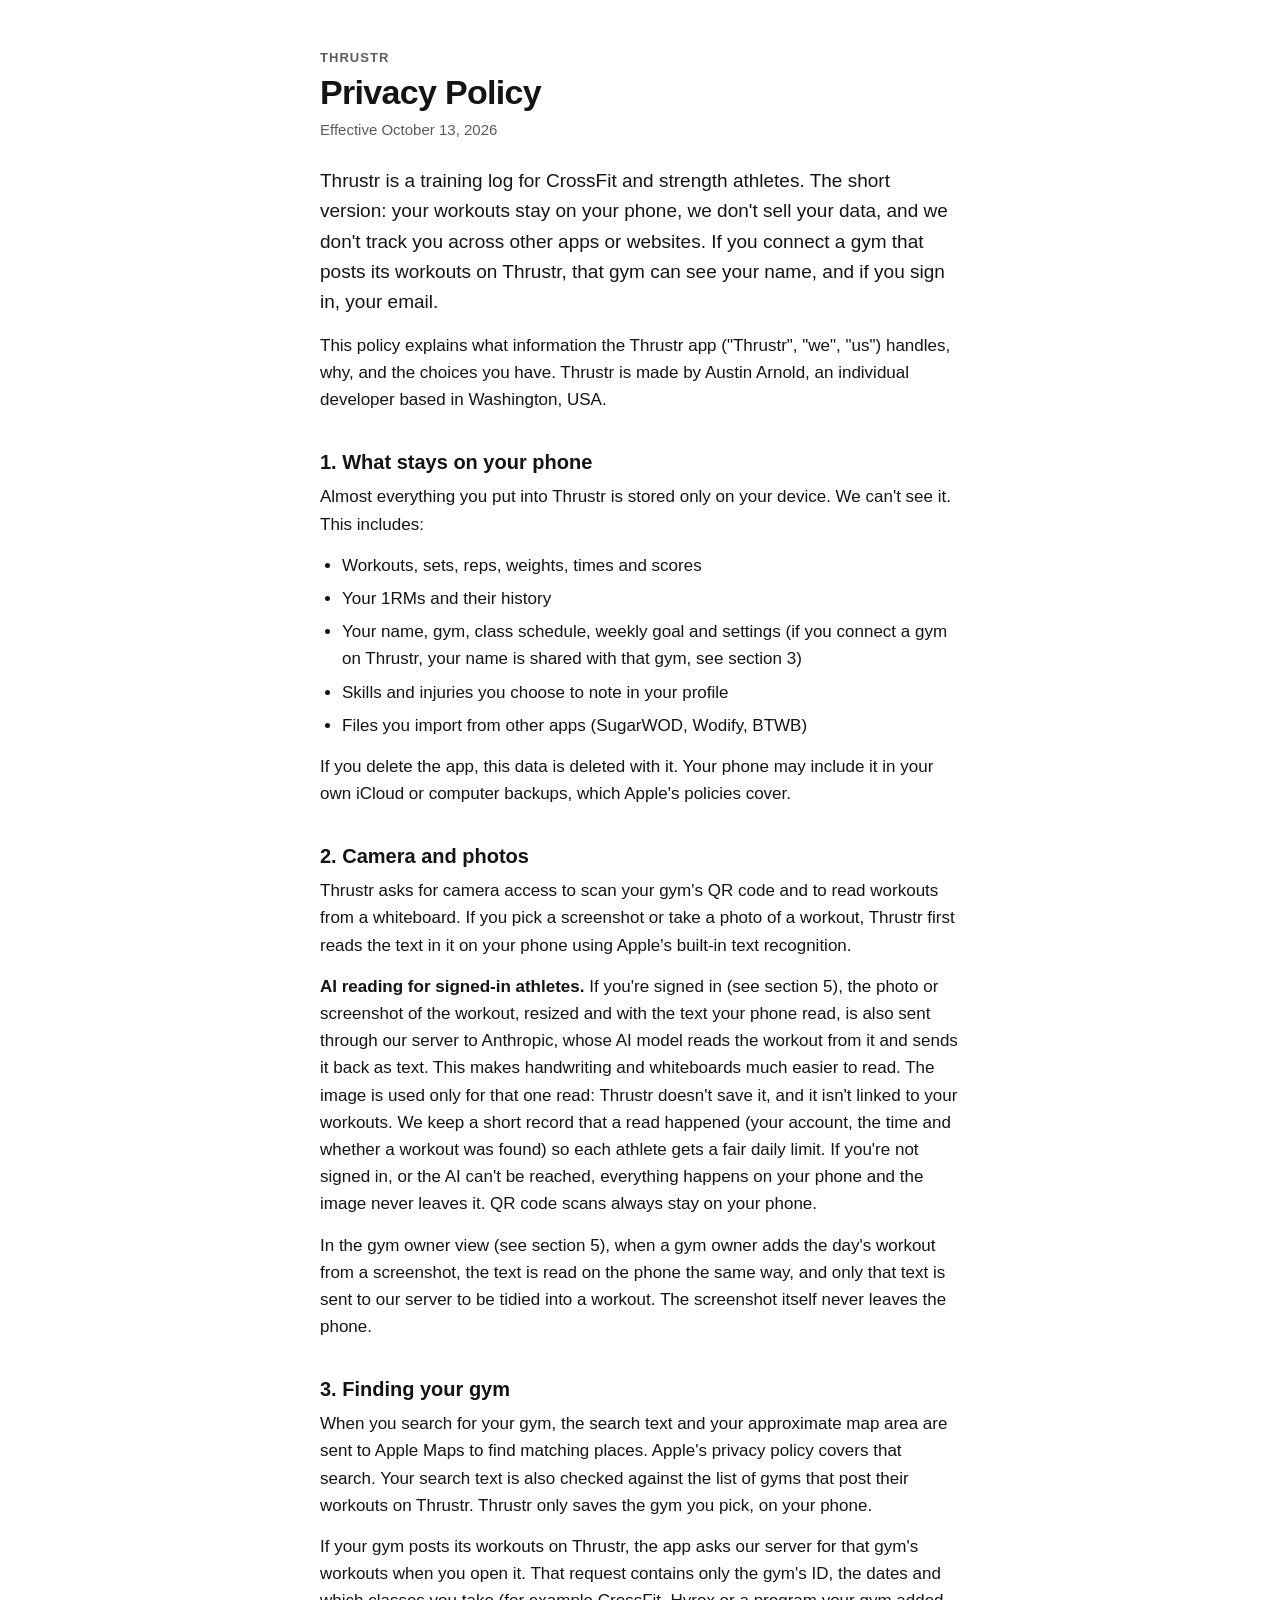
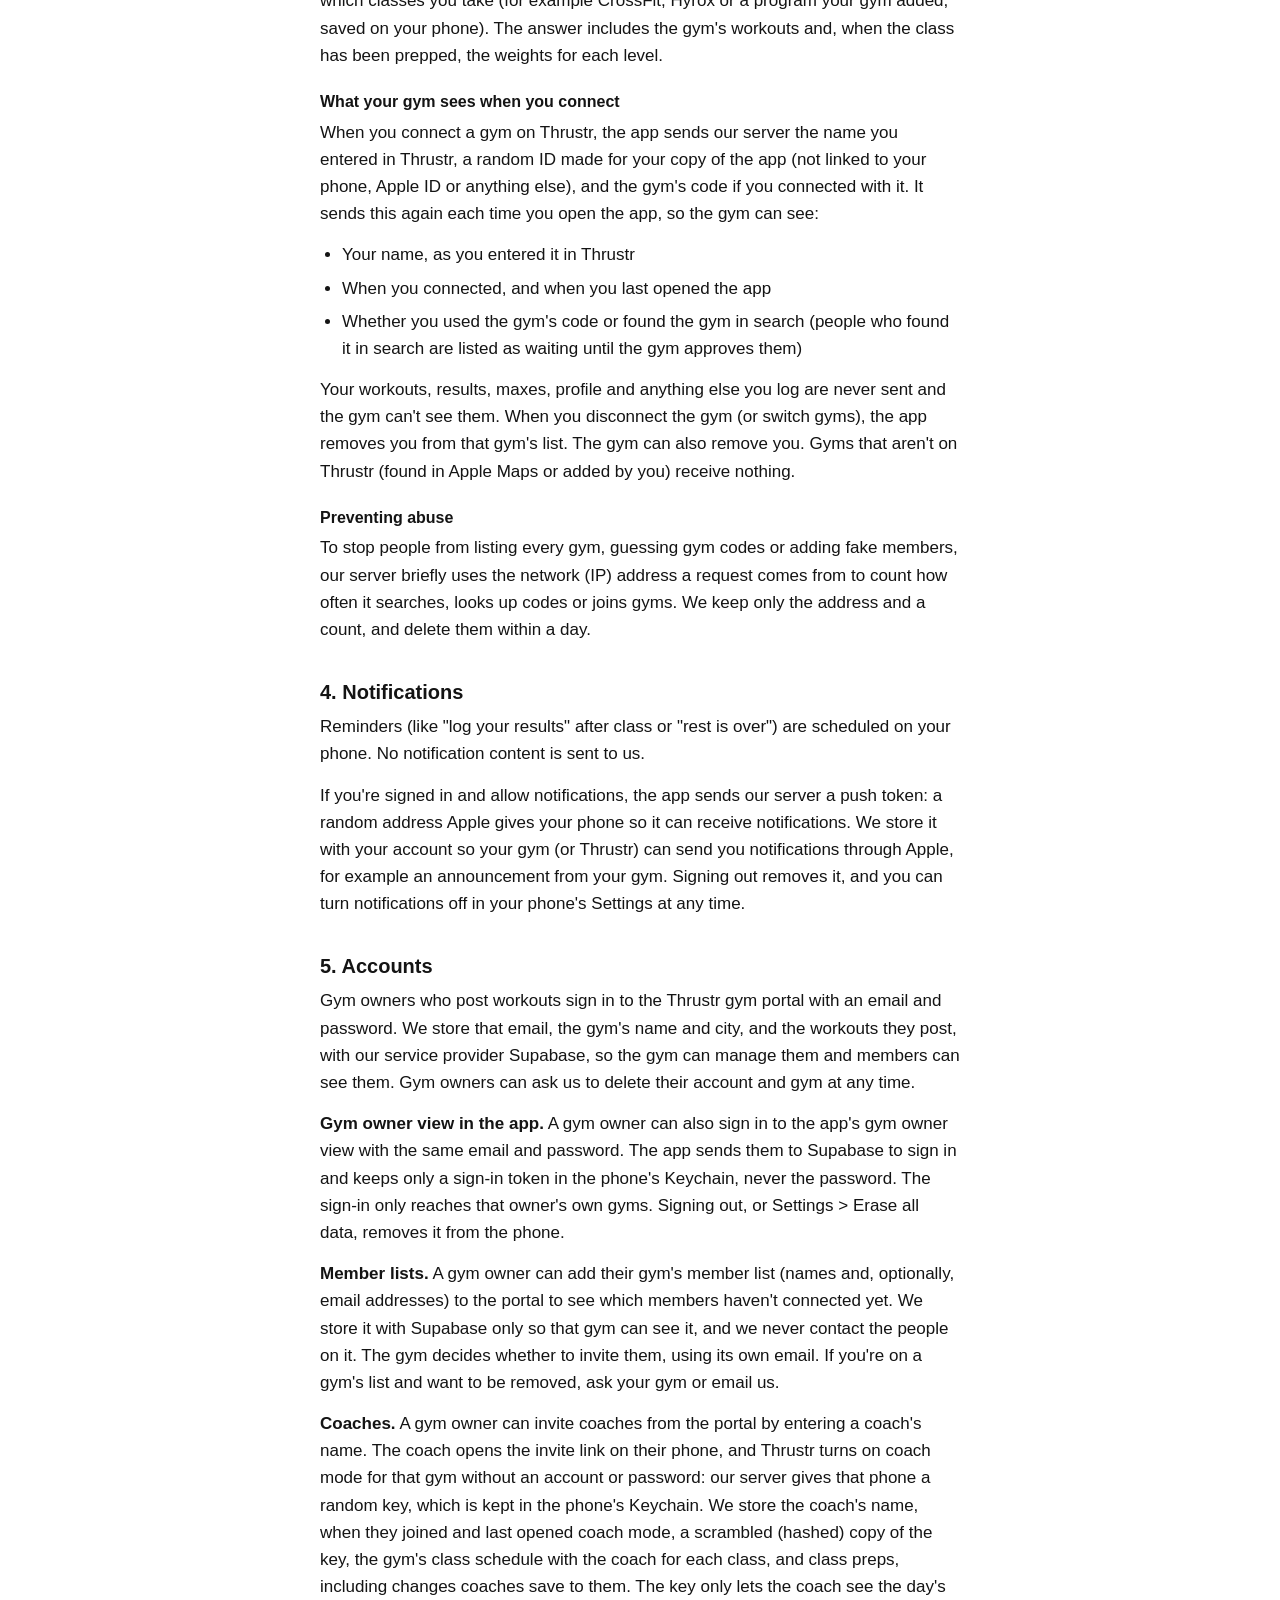
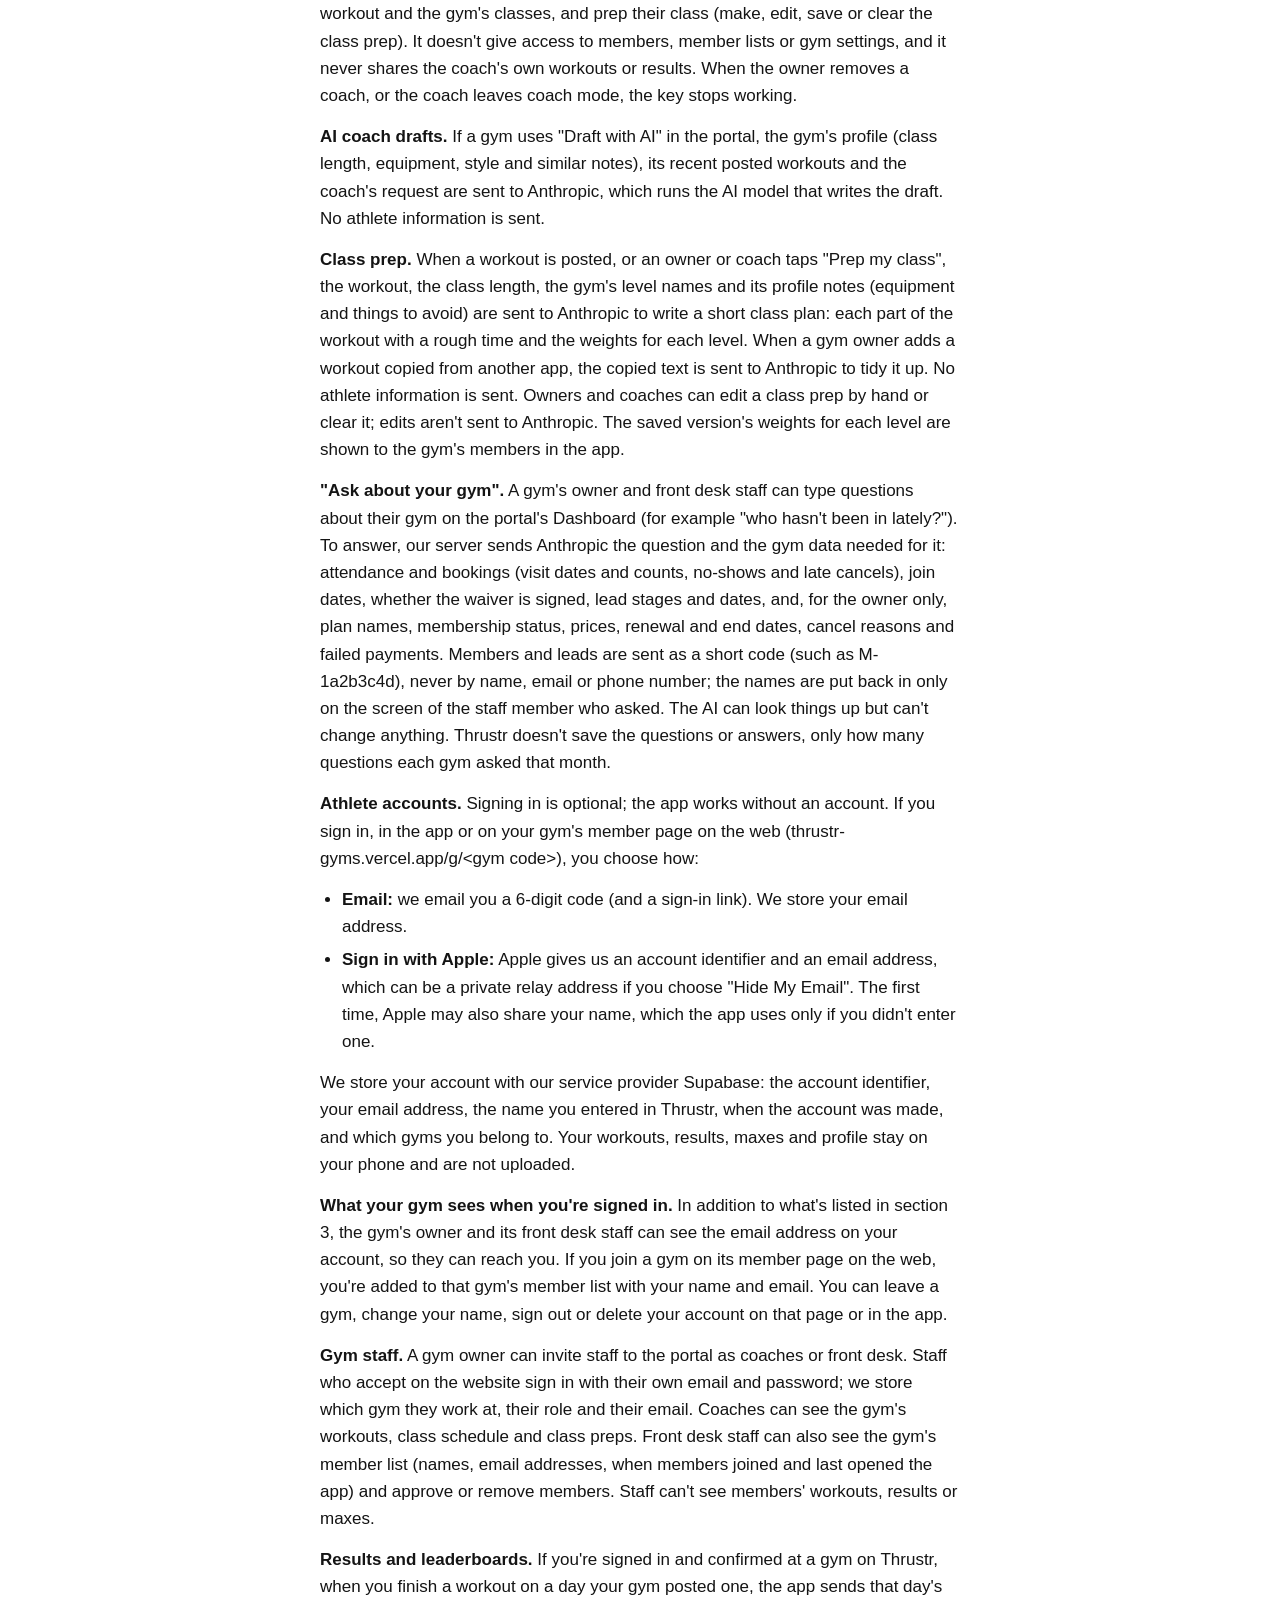
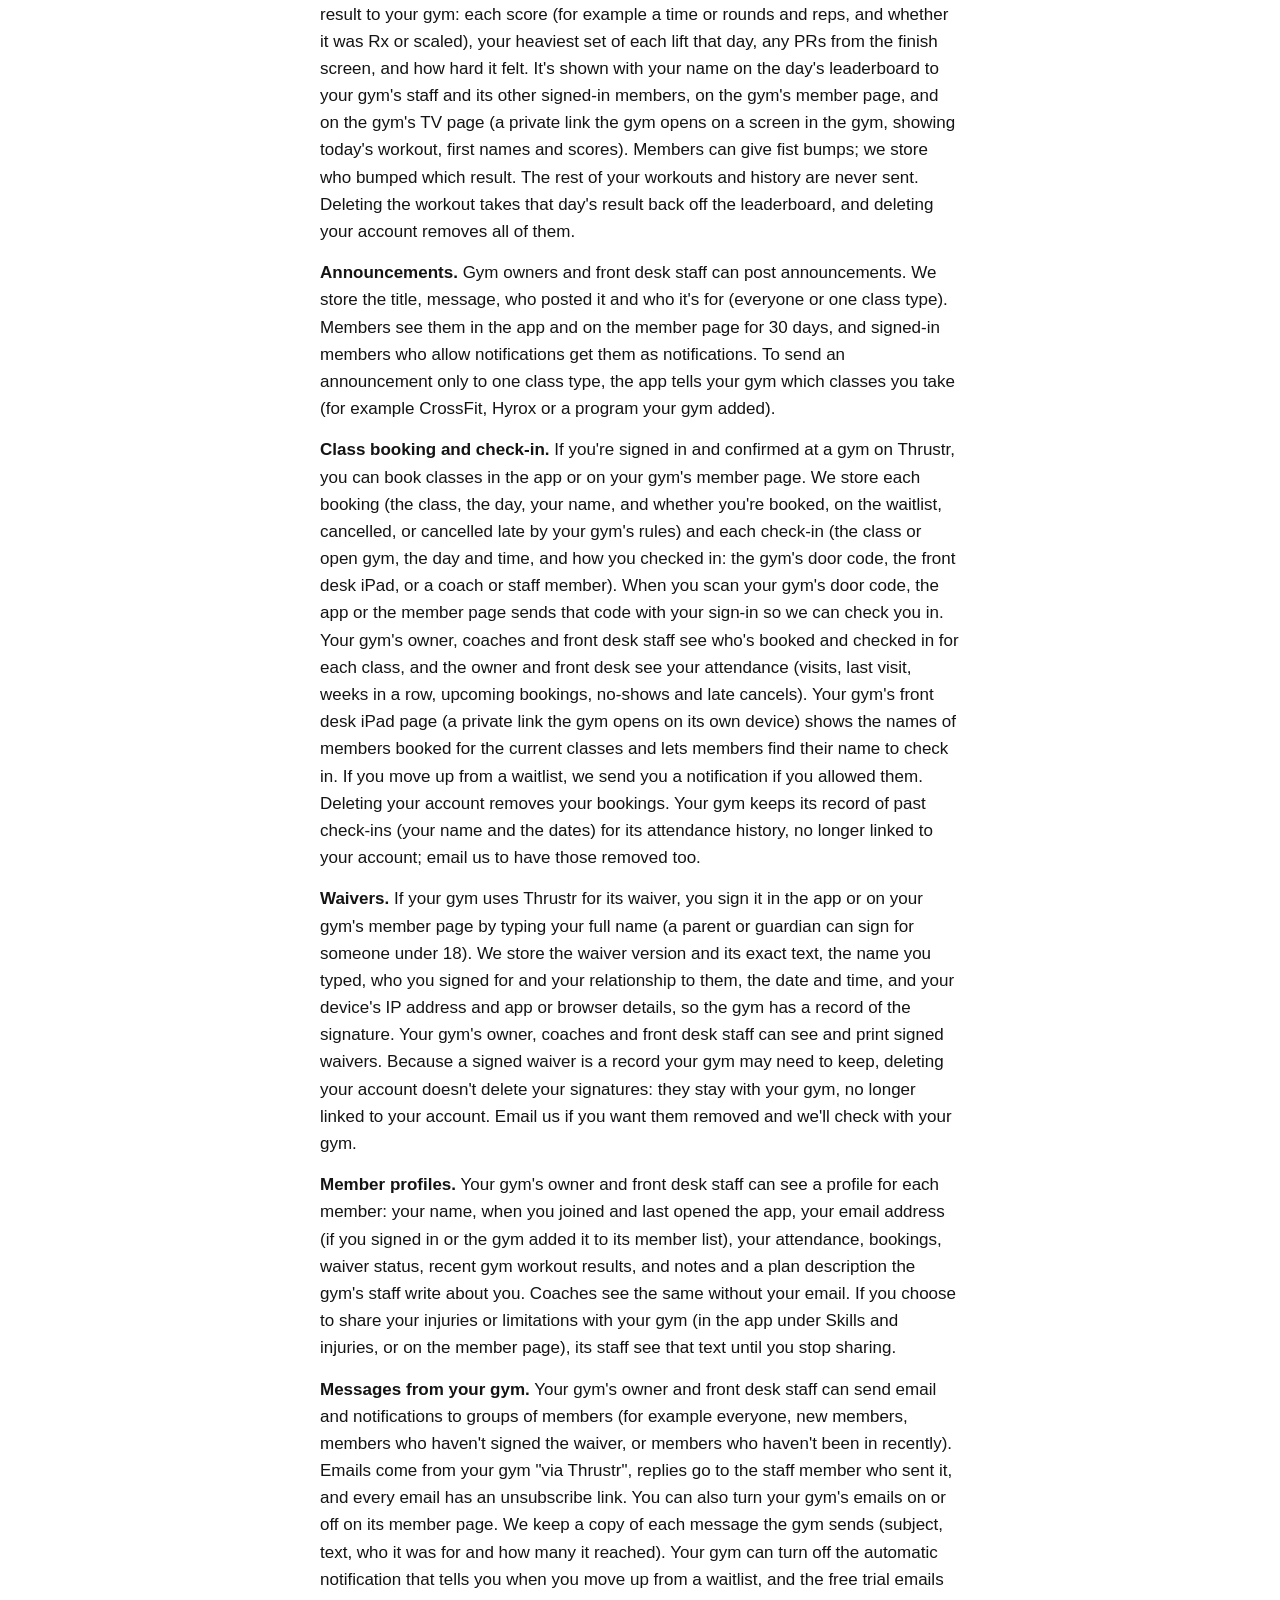
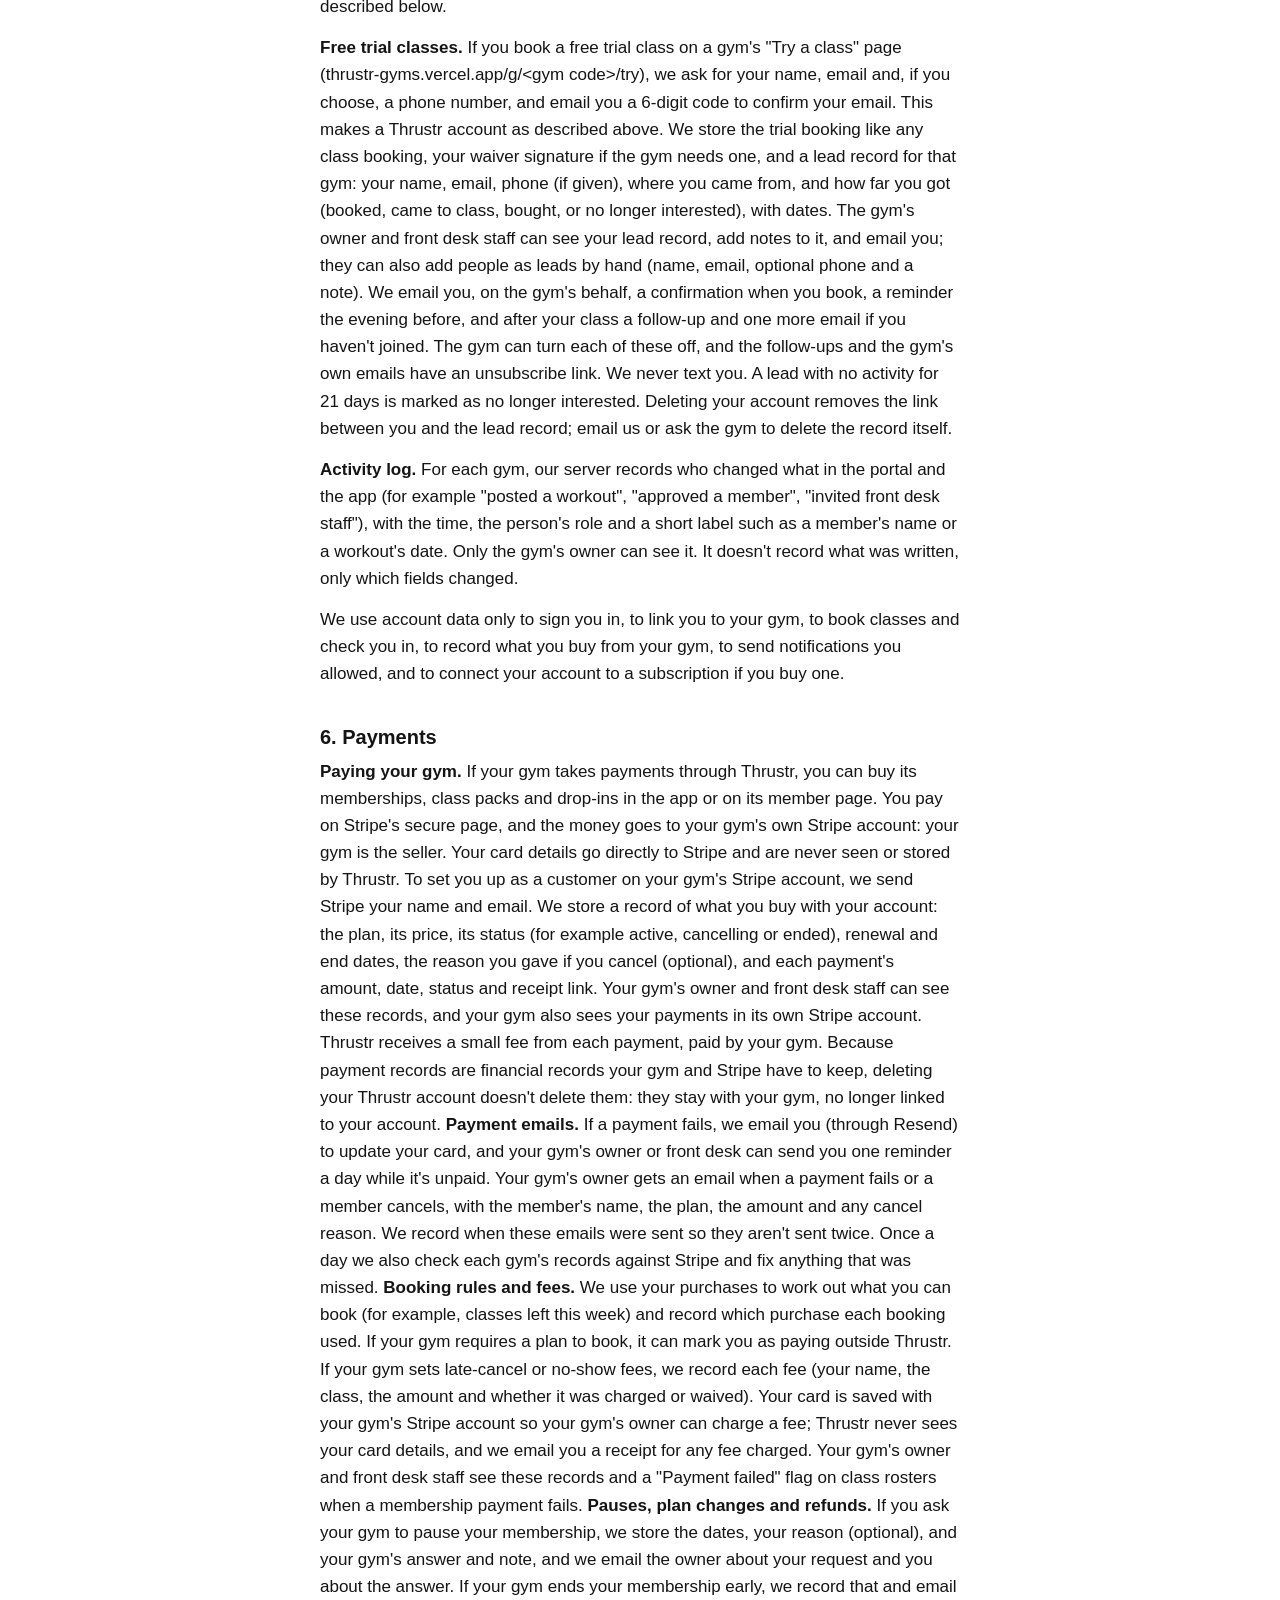
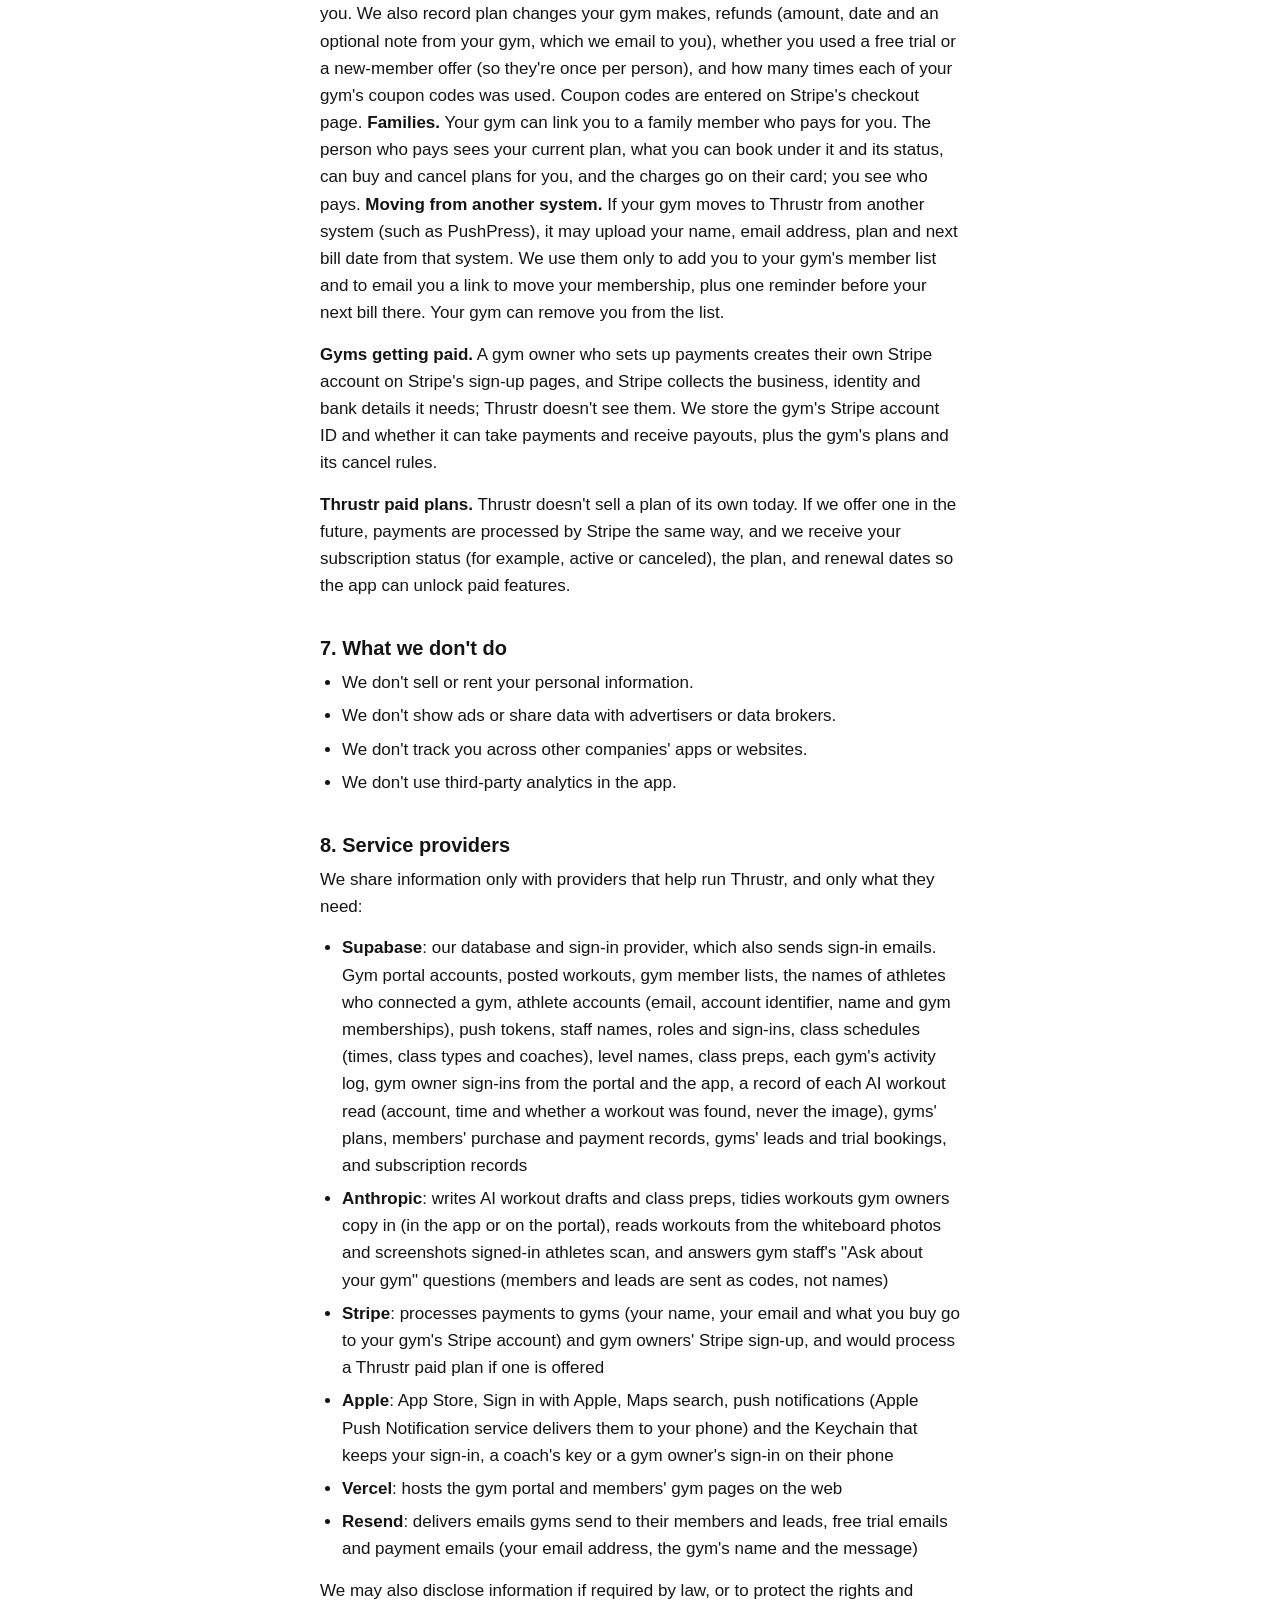
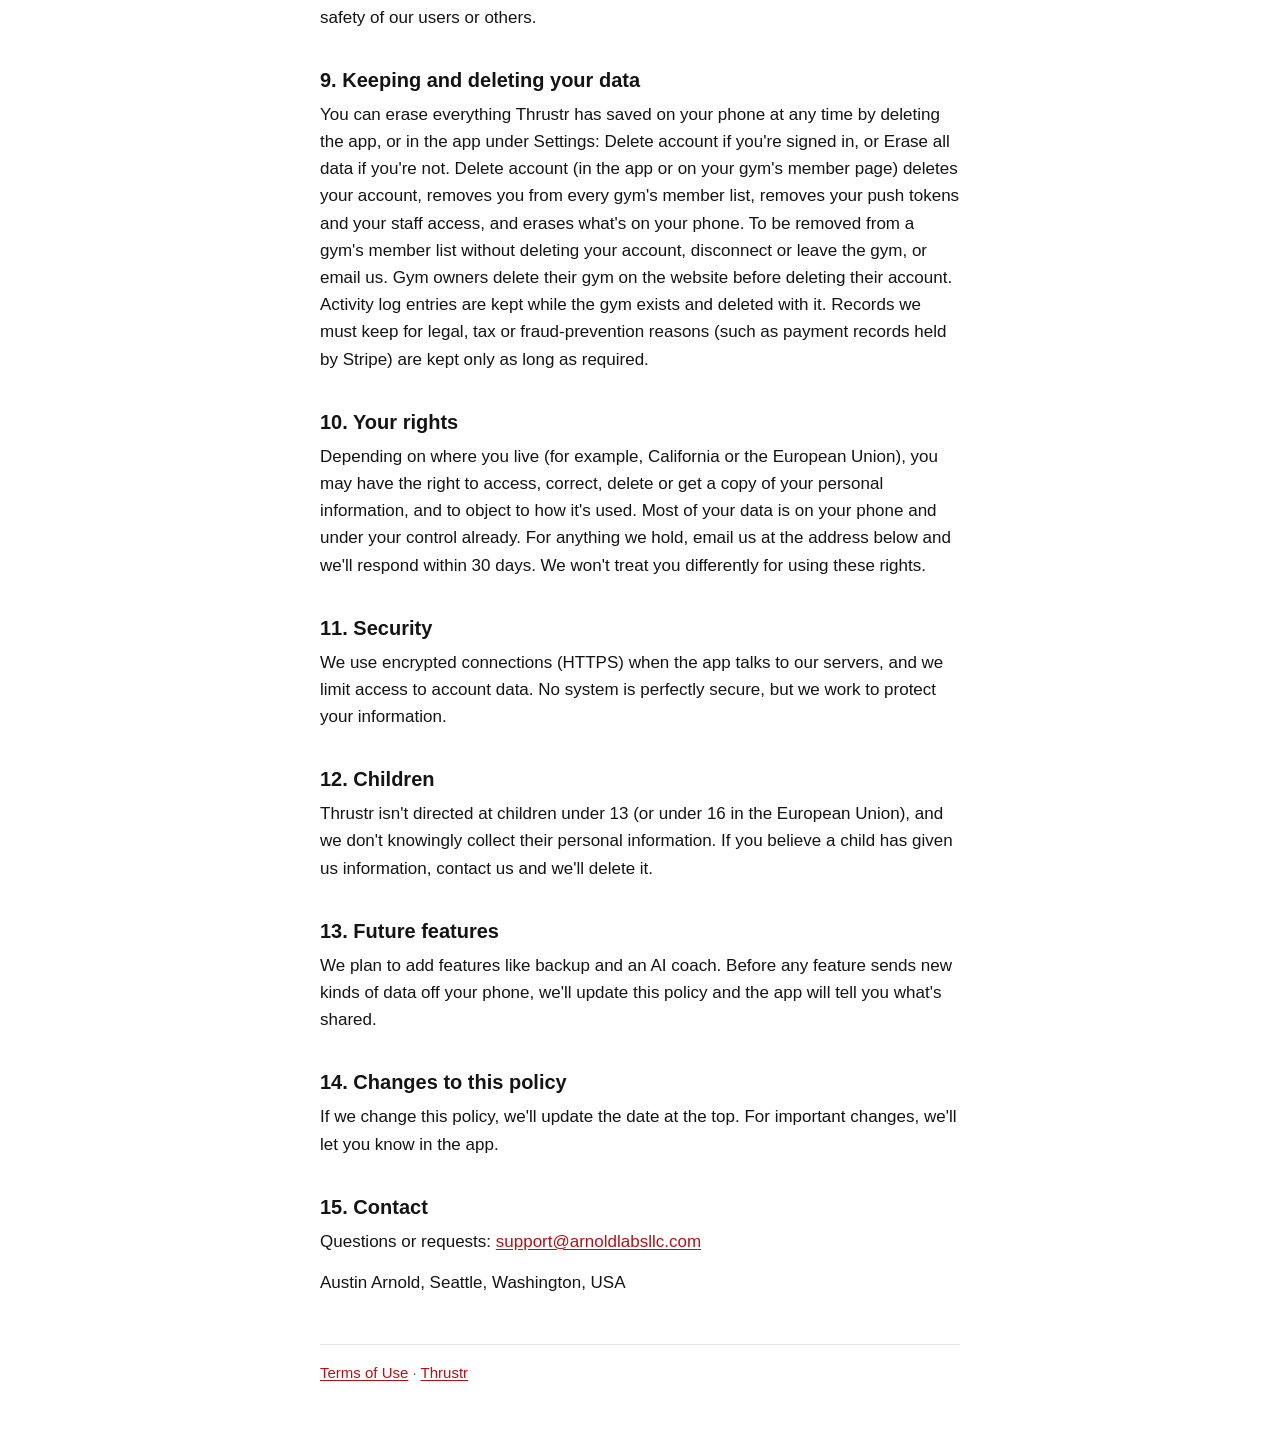
==== privacy.html @ 4617282c "Privacy and terms: Ask about your gym (AI answers from tokenized gym data) Co-Authored-By: Claude Op" ====
<!doctype html>
<html lang="en">
<head>
<meta charset="utf-8">
<meta name="viewport" content="width=device-width, initial-scale=1">
<title>Thrustr Privacy Policy</title>
<meta name="description" content="How the Thrustr app handles your information.">
<link rel="stylesheet" href="style.css">
</head>
<body>
<main>
<p class="eyebrow"><a href="index.html">Thrustr</a></p>
<h1>Privacy Policy</h1>
<p class="meta">Effective October 13, 2026</p>

<p class="lead">Thrustr is a training log for CrossFit and strength athletes. The short version: your workouts stay on your phone, we don't sell your data, and we don't track you across other apps or websites. If you connect a gym that posts its workouts on Thrustr, that gym can see your name, and if you sign in, your email.</p>

<p>This policy explains what information the Thrustr app ("Thrustr", "we", "us") handles, why, and the choices you have. Thrustr is made by Austin Arnold, an individual developer based in Washington, USA.</p>

<h2>1. What stays on your phone</h2>
<p>Almost everything you put into Thrustr is stored only on your device. We can't see it. This includes:</p>
<ul>
<li>Workouts, sets, reps, weights, times and scores</li>
<li>Your 1RMs and their history</li>
<li>Your name, gym, class schedule, weekly goal and settings (if you connect a gym on Thrustr, your name is shared with that gym, see section 3)</li>
<li>Skills and injuries you choose to note in your profile</li>
<li>Files you import from other apps (SugarWOD, Wodify, BTWB)</li>
</ul>
<p>If you delete the app, this data is deleted with it. Your phone may include it in your own iCloud or computer backups, which Apple's policies cover.</p>

<h2>2. Camera and photos</h2>
<p>Thrustr asks for camera access to scan your gym's QR code and to read workouts from a whiteboard. If you pick a screenshot or take a photo of a workout, Thrustr first reads the text in it on your phone using Apple's built-in text recognition.</p>
<p><strong>AI reading for signed-in athletes.</strong> If you're signed in (see section 5), the photo or screenshot of the workout, resized and with the text your phone read, is also sent through our server to Anthropic, whose AI model reads the workout from it and sends it back as text. This makes handwriting and whiteboards much easier to read. The image is used only for that one read: Thrustr doesn't save it, and it isn't linked to your workouts. We keep a short record that a read happened (your account, the time and whether a workout was found) so each athlete gets a fair daily limit. If you're not signed in, or the AI can't be reached, everything happens on your phone and the image never leaves it. QR code scans always stay on your phone.</p>
<p>In the gym owner view (see section 5), when a gym owner adds the day's workout from a screenshot, the text is read on the phone the same way, and only that text is sent to our server to be tidied into a workout. The screenshot itself never leaves the phone.</p>

<h2>3. Finding your gym</h2>
<p>When you search for your gym, the search text and your approximate map area are sent to Apple Maps to find matching places. Apple's privacy policy covers that search. Your search text is also checked against the list of gyms that post their workouts on Thrustr. Thrustr only saves the gym you pick, on your phone.</p>
<p>If your gym posts its workouts on Thrustr, the app asks our server for that gym's workouts when you open it. That request contains only the gym's ID, the dates and which classes you take (for example CrossFit, Hyrox or a program your gym added, saved on your phone). The answer includes the gym's workouts and, when the class has been prepped, the weights for each level.</p>
<h3>What your gym sees when you connect</h3>
<p>When you connect a gym on Thrustr, the app sends our server the name you entered in Thrustr, a random ID made for your copy of the app (not linked to your phone, Apple ID or anything else), and the gym's code if you connected with it. It sends this again each time you open the app, so the gym can see:</p>
<ul>
<li>Your name, as you entered it in Thrustr</li>
<li>When you connected, and when you last opened the app</li>
<li>Whether you used the gym's code or found the gym in search (people who found it in search are listed as waiting until the gym approves them)</li>
</ul>
<p>Your workouts, results, maxes, profile and anything else you log are never sent and the gym can't see them. When you disconnect the gym (or switch gyms), the app removes you from that gym's list. The gym can also remove you. Gyms that aren't on Thrustr (found in Apple Maps or added by you) receive nothing.</p>
<h3>Preventing abuse</h3>
<p>To stop people from listing every gym, guessing gym codes or adding fake members, our server briefly uses the network (IP) address a request comes from to count how often it searches, looks up codes or joins gyms. We keep only the address and a count, and delete them within a day.</p>

<h2>4. Notifications</h2>
<p>Reminders (like "log your results" after class or "rest is over") are scheduled on your phone. No notification content is sent to us.</p>
<p>If you're signed in and allow notifications, the app sends our server a push token: a random address Apple gives your phone so it can receive notifications. We store it with your account so your gym (or Thrustr) can send you notifications through Apple, for example an announcement from your gym. Signing out removes it, and you can turn notifications off in your phone's Settings at any time.</p>

<h2>5. Accounts</h2>
<p>Gym owners who post workouts sign in to the Thrustr gym portal with an email and password. We store that email, the gym's name and city, and the workouts they post, with our service provider Supabase, so the gym can manage them and members can see them. Gym owners can ask us to delete their account and gym at any time.</p>
<p><strong>Gym owner view in the app.</strong> A gym owner can also sign in to the app's gym owner view with the same email and password. The app sends them to Supabase to sign in and keeps only a sign-in token in the phone's Keychain, never the password. The sign-in only reaches that owner's own gyms. Signing out, or Settings &gt; Erase all data, removes it from the phone.</p>
<p><strong>Member lists.</strong> A gym owner can add their gym's member list (names and, optionally, email addresses) to the portal to see which members haven't connected yet. We store it with Supabase only so that gym can see it, and we never contact the people on it. The gym decides whether to invite them, using its own email. If you're on a gym's list and want to be removed, ask your gym or email us.</p>
<p><strong>Coaches.</strong> A gym owner can invite coaches from the portal by entering a coach's name. The coach opens the invite link on their phone, and Thrustr turns on coach mode for that gym without an account or password: our server gives that phone a random key, which is kept in the phone's Keychain. We store the coach's name, when they joined and last opened coach mode, a scrambled (hashed) copy of the key, the gym's class schedule with the coach for each class, and class preps, including changes coaches save to them. The key only lets the coach see the day's workout and the gym's classes, and prep their class (make, edit, save or clear the class prep). It doesn't give access to members, member lists or gym settings, and it never shares the coach's own workouts or results. When the owner removes a coach, or the coach leaves coach mode, the key stops working.</p>
<p><strong>AI coach drafts.</strong> If a gym uses "Draft with AI" in the portal, the gym's profile (class length, equipment, style and similar notes), its recent posted workouts and the coach's request are sent to Anthropic, which runs the AI model that writes the draft. No athlete information is sent.</p>
<p><strong>Class prep.</strong> When a workout is posted, or an owner or coach taps "Prep my class", the workout, the class length, the gym's level names and its profile notes (equipment and things to avoid) are sent to Anthropic to write a short class plan: each part of the workout with a rough time and the weights for each level. When a gym owner adds a workout copied from another app, the copied text is sent to Anthropic to tidy it up. No athlete information is sent. Owners and coaches can edit a class prep by hand or clear it; edits aren't sent to Anthropic. The saved version's weights for each level are shown to the gym's members in the app.</p>
<p><strong>"Ask about your gym".</strong> A gym's owner and front desk staff can type questions about their gym on the portal's Dashboard (for example "who hasn't been in lately?"). To answer, our server sends Anthropic the question and the gym data needed for it: attendance and bookings (visit dates and counts, no-shows and late cancels), join dates, whether the waiver is signed, lead stages and dates, and, for the owner only, plan names, membership status, prices, renewal and end dates, cancel reasons and failed payments. Members and leads are sent as a short code (such as M-1a2b3c4d), never by name, email or phone number; the names are put back in only on the screen of the staff member who asked. The AI can look things up but can't change anything. Thrustr doesn't save the questions or answers, only how many questions each gym asked that month.</p>
<p><strong>Athlete accounts.</strong> Signing in is optional; the app works without an account. If you sign in, in the app or on your gym's member page on the web (thrustr-gyms.vercel.app/g/&lt;gym code&gt;), you choose how:</p>
<ul>
<li><strong>Email:</strong> we email you a 6-digit code (and a sign-in link). We store your email address.</li>
<li><strong>Sign in with Apple:</strong> Apple gives us an account identifier and an email address, which can be a private relay address if you choose "Hide My Email". The first time, Apple may also share your name, which the app uses only if you didn't enter one.</li>
</ul>
<p>We store your account with our service provider Supabase: the account identifier, your email address, the name you entered in Thrustr, when the account was made, and which gyms you belong to. Your workouts, results, maxes and profile stay on your phone and are not uploaded.</p>
<p><strong>What your gym sees when you're signed in.</strong> In addition to what's listed in section 3, the gym's owner and its front desk staff can see the email address on your account, so they can reach you. If you join a gym on its member page on the web, you're added to that gym's member list with your name and email. You can leave a gym, change your name, sign out or delete your account on that page or in the app.</p>
<p><strong>Gym staff.</strong> A gym owner can invite staff to the portal as coaches or front desk. Staff who accept on the website sign in with their own email and password; we store which gym they work at, their role and their email. Coaches can see the gym's workouts, class schedule and class preps. Front desk staff can also see the gym's member list (names, email addresses, when members joined and last opened the app) and approve or remove members. Staff can't see members' workouts, results or maxes.</p>
<p><strong>Results and leaderboards.</strong> If you're signed in and confirmed at a gym on Thrustr, when you finish a workout on a day your gym posted one, the app sends that day's result to your gym: each score (for example a time or rounds and reps, and whether it was Rx or scaled), your heaviest set of each lift that day, any PRs from the finish screen, and how hard it felt. It's shown with your name on the day's leaderboard to your gym's staff and its other signed-in members, on the gym's member page, and on the gym's TV page (a private link the gym opens on a screen in the gym, showing today's workout, first names and scores). Members can give fist bumps; we store who bumped which result. The rest of your workouts and history are never sent. Deleting the workout takes that day's result back off the leaderboard, and deleting your account removes all of them.</p>
<p><strong>Announcements.</strong> Gym owners and front desk staff can post announcements. We store the title, message, who posted it and who it's for (everyone or one class type). Members see them in the app and on the member page for 30 days, and signed-in members who allow notifications get them as notifications. To send an announcement only to one class type, the app tells your gym which classes you take (for example CrossFit, Hyrox or a program your gym added).</p>
<p><strong>Class booking and check-in.</strong> If you're signed in and confirmed at a gym on Thrustr, you can book classes in the app or on your gym's member page. We store each booking (the class, the day, your name, and whether you're booked, on the waitlist, cancelled, or cancelled late by your gym's rules) and each check-in (the class or open gym, the day and time, and how you checked in: the gym's door code, the front desk iPad, or a coach or staff member). When you scan your gym's door code, the app or the member page sends that code with your sign-in so we can check you in. Your gym's owner, coaches and front desk staff see who's booked and checked in for each class, and the owner and front desk see your attendance (visits, last visit, weeks in a row, upcoming bookings, no-shows and late cancels). Your gym's front desk iPad page (a private link the gym opens on its own device) shows the names of members booked for the current classes and lets members find their name to check in. If you move up from a waitlist, we send you a notification if you allowed them. Deleting your account removes your bookings. Your gym keeps its record of past check-ins (your name and the dates) for its attendance history, no longer linked to your account; email us to have those removed too.</p>
<p><strong>Waivers.</strong> If your gym uses Thrustr for its waiver, you sign it in the app or on your gym's member page by typing your full name (a parent or guardian can sign for someone under 18). We store the waiver version and its exact text, the name you typed, who you signed for and your relationship to them, the date and time, and your device's IP address and app or browser details, so the gym has a record of the signature. Your gym's owner, coaches and front desk staff can see and print signed waivers. Because a signed waiver is a record your gym may need to keep, deleting your account doesn't delete your signatures: they stay with your gym, no longer linked to your account. Email us if you want them removed and we'll check with your gym.</p>
<p><strong>Member profiles.</strong> Your gym's owner and front desk staff can see a profile for each member: your name, when you joined and last opened the app, your email address (if you signed in or the gym added it to its member list), your attendance, bookings, waiver status, recent gym workout results, and notes and a plan description the gym's staff write about you. Coaches see the same without your email. If you choose to share your injuries or limitations with your gym (in the app under Skills and injuries, or on the member page), its staff see that text until you stop sharing.</p>
<p><strong>Messages from your gym.</strong> Your gym's owner and front desk staff can send email and notifications to groups of members (for example everyone, new members, members who haven't signed the waiver, or members who haven't been in recently). Emails come from your gym "via Thrustr", replies go to the staff member who sent it, and every email has an unsubscribe link. You can also turn your gym's emails on or off on its member page. We keep a copy of each message the gym sends (subject, text, who it was for and how many it reached). Your gym can turn off the automatic notification that tells you when you move up from a waitlist, and the free trial emails described below.</p>
<p><strong>Free trial classes.</strong> If you book a free trial class on a gym's "Try a class" page (thrustr-gyms.vercel.app/g/&lt;gym code&gt;/try), we ask for your name, email and, if you choose, a phone number, and email you a 6-digit code to confirm your email. This makes a Thrustr account as described above. We store the trial booking like any class booking, your waiver signature if the gym needs one, and a lead record for that gym: your name, email, phone (if given), where you came from, and how far you got (booked, came to class, bought, or no longer interested), with dates. The gym's owner and front desk staff can see your lead record, add notes to it, and email you; they can also add people as leads by hand (name, email, optional phone and a note). We email you, on the gym's behalf, a confirmation when you book, a reminder the evening before, and after your class a follow-up and one more email if you haven't joined. The gym can turn each of these off, and the follow-ups and the gym's own emails have an unsubscribe link. We never text you. A lead with no activity for 21 days is marked as no longer interested. Deleting your account removes the link between you and the lead record; email us or ask the gym to delete the record itself.</p>
<p><strong>Activity log.</strong> For each gym, our server records who changed what in the portal and the app (for example "posted a workout", "approved a member", "invited front desk staff"), with the time, the person's role and a short label such as a member's name or a workout's date. Only the gym's owner can see it. It doesn't record what was written, only which fields changed.</p>
<p>We use account data only to sign you in, to link you to your gym, to book classes and check you in, to record what you buy from your gym, to send notifications you allowed, and to connect your account to a subscription if you buy one.</p>

<h2>6. Payments</h2>
<p><strong>Paying your gym.</strong> If your gym takes payments through Thrustr, you can buy its memberships, class packs and drop-ins in the app or on its member page. You pay on Stripe's secure page, and the money goes to your gym's own Stripe account: your gym is the seller. Your card details go directly to Stripe and are never seen or stored by Thrustr. To set you up as a customer on your gym's Stripe account, we send Stripe your name and email. We store a record of what you buy with your account: the plan, its price, its status (for example active, cancelling or ended), renewal and end dates, the reason you gave if you cancel (optional), and each payment's amount, date, status and receipt link. Your gym's owner and front desk staff can see these records, and your gym also sees your payments in its own Stripe account. Thrustr receives a small fee from each payment, paid by your gym. Because payment records are financial records your gym and Stripe have to keep, deleting your Thrustr account doesn't delete them: they stay with your gym, no longer linked to your account. <strong>Payment emails.</strong> If a payment fails, we email you (through Resend) to update your card, and your gym's owner or front desk can send you one reminder a day while it's unpaid. Your gym's owner gets an email when a payment fails or a member cancels, with the member's name, the plan, the amount and any cancel reason. We record when these emails were sent so they aren't sent twice. Once a day we also check each gym's records against Stripe and fix anything that was missed. <strong>Booking rules and fees.</strong> We use your purchases to work out what you can book (for example, classes left this week) and record which purchase each booking used. If your gym requires a plan to book, it can mark you as paying outside Thrustr. If your gym sets late-cancel or no-show fees, we record each fee (your name, the class, the amount and whether it was charged or waived). Your card is saved with your gym's Stripe account so your gym's owner can charge a fee; Thrustr never sees your card details, and we email you a receipt for any fee charged. Your gym's owner and front desk staff see these records and a "Payment failed" flag on class rosters when a membership payment fails. <strong>Pauses, plan changes and refunds.</strong> If you ask your gym to pause your membership, we store the dates, your reason (optional), and your gym's answer and note, and we email the owner about your request and you about the answer. If your gym ends your membership early, we record that and email you. We also record plan changes your gym makes, refunds (amount, date and an optional note from your gym, which we email to you), whether you used a free trial or a new-member offer (so they're once per person), and how many times each of your gym's coupon codes was used. Coupon codes are entered on Stripe's checkout page. <strong>Families.</strong> Your gym can link you to a family member who pays for you. The person who pays sees your current plan, what you can book under it and its status, can buy and cancel plans for you, and the charges go on their card; you see who pays. <strong>Moving from another system.</strong> If your gym moves to Thrustr from another system (such as PushPress), it may upload your name, email address, plan and next bill date from that system. We use them only to add you to your gym's member list and to email you a link to move your membership, plus one reminder before your next bill there. Your gym can remove you from the list.</p>
<p><strong>Gyms getting paid.</strong> A gym owner who sets up payments creates their own Stripe account on Stripe's sign-up pages, and Stripe collects the business, identity and bank details it needs; Thrustr doesn't see them. We store the gym's Stripe account ID and whether it can take payments and receive payouts, plus the gym's plans and its cancel rules.</p>
<p><strong>Thrustr paid plans.</strong> Thrustr doesn't sell a plan of its own today. If we offer one in the future, payments are processed by Stripe the same way, and we receive your subscription status (for example, active or canceled), the plan, and renewal dates so the app can unlock paid features.</p>

<h2>7. What we don't do</h2>
<ul>
<li>We don't sell or rent your personal information.</li>
<li>We don't show ads or share data with advertisers or data brokers.</li>
<li>We don't track you across other companies' apps or websites.</li>
<li>We don't use third-party analytics in the app.</li>
</ul>

<h2>8. Service providers</h2>
<p>We share information only with providers that help run Thrustr, and only what they need:</p>
<ul>
<li><strong>Supabase</strong>: our database and sign-in provider, which also sends sign-in emails. Gym portal accounts, posted workouts, gym member lists, the names of athletes who connected a gym, athlete accounts (email, account identifier, name and gym memberships), push tokens, staff names, roles and sign-ins, class schedules (times, class types and coaches), level names, class preps, each gym's activity log, gym owner sign-ins from the portal and the app, a record of each AI workout read (account, time and whether a workout was found, never the image), gyms' plans, members' purchase and payment records, gyms' leads and trial bookings, and subscription records</li>
<li><strong>Anthropic</strong>: writes AI workout drafts and class preps, tidies workouts gym owners copy in (in the app or on the portal), reads workouts from the whiteboard photos and screenshots signed-in athletes scan, and answers gym staff's "Ask about your gym" questions (members and leads are sent as codes, not names)</li>
<li><strong>Stripe</strong>: processes payments to gyms (your name, your email and what you buy go to your gym's Stripe account) and gym owners' Stripe sign-up, and would process a Thrustr paid plan if one is offered</li>
<li><strong>Apple</strong>: App Store, Sign in with Apple, Maps search, push notifications (Apple Push Notification service delivers them to your phone) and the Keychain that keeps your sign-in, a coach's key or a gym owner's sign-in on their phone</li>
<li><strong>Vercel</strong>: hosts the gym portal and members' gym pages on the web</li>
<li><strong>Resend</strong>: delivers emails gyms send to their members and leads, free trial emails and payment emails (your email address, the gym's name and the message)</li>
</ul>
<p>We may also disclose information if required by law, or to protect the rights and safety of our users or others.</p>

<h2>9. Keeping and deleting your data</h2>
<p>You can erase everything Thrustr has saved on your phone at any time by deleting the app, or in the app under Settings: Delete account if you're signed in, or Erase all data if you're not. Delete account (in the app or on your gym's member page) deletes your account, removes you from every gym's member list, removes your push tokens and your staff access, and erases what's on your phone. To be removed from a gym's member list without deleting your account, disconnect or leave the gym, or email us. Gym owners delete their gym on the website before deleting their account. Activity log entries are kept while the gym exists and deleted with it. Records we must keep for legal, tax or fraud-prevention reasons (such as payment records held by Stripe) are kept only as long as required.</p>

<h2>10. Your rights</h2>
<p>Depending on where you live (for example, California or the European Union), you may have the right to access, correct, delete or get a copy of your personal information, and to object to how it's used. Most of your data is on your phone and under your control already. For anything we hold, email us at the address below and we'll respond within 30 days. We won't treat you differently for using these rights.</p>

<h2>11. Security</h2>
<p>We use encrypted connections (HTTPS) when the app talks to our servers, and we limit access to account data. No system is perfectly secure, but we work to protect your information.</p>

<h2>12. Children</h2>
<p>Thrustr isn't directed at children under 13 (or under 16 in the European Union), and we don't knowingly collect their personal information. If you believe a child has given us information, contact us and we'll delete it.</p>

<h2>13. Future features</h2>
<p>We plan to add features like backup and an AI coach. Before any feature sends new kinds of data off your phone, we'll update this policy and the app will tell you what's shared.</p>

<h2>14. Changes to this policy</h2>
<p>If we change this policy, we'll update the date at the top. For important changes, we'll let you know in the app.</p>

<h2>15. Contact</h2>
<p>Questions or requests: <a href="mailto:support@arnoldlabsllc.com">support@arnoldlabsllc.com</a></p>
<p>Austin Arnold, Seattle, Washington, USA</p>

<footer><a href="terms.html">Terms of Use</a> · <a href="index.html">Thrustr</a></footer>
</main>
</body>
</html>
---- style.css ----
:root {
  --bg: #ffffff;
  --text: #141414;
  --muted: #5c5c5c;
  --line: #e6e6e6;
  --accent: #b31117;
}
@media (prefers-color-scheme: dark) {
  :root {
    --bg: #0a0a0a;
    --text: #f2f2f2;
    --muted: #a3a3a3;
    --line: #262626;
    --accent: #f0434a;
  }
}
* { box-sizing: border-box; }
html { -webkit-text-size-adjust: 100%; }
body {
  margin: 0;
  background: var(--bg);
  color: var(--text);
  font: 17px/1.6 -apple-system, BlinkMacSystemFont, "Segoe UI", Roboto, Helvetica, Arial, sans-serif;
}
main {
  max-width: 680px;
  margin: 0 auto;
  padding: 48px 20px 64px;
}
h1 {
  font-size: 34px;
  line-height: 1.15;
  letter-spacing: -0.02em;
  margin: 4px 0 6px;
}
h2 {
  font-size: 20px;
  line-height: 1.3;
  margin: 36px 0 8px;
}
h3 {
  font-size: 16px;
  line-height: 1.35;
  margin: 22px 0 6px;
}
p, ul { margin: 0 0 14px; }
ul { padding-left: 22px; }
li { margin-bottom: 6px; }
a { color: var(--accent); text-underline-offset: 2px; }
.eyebrow {
  font-size: 13px;
  font-weight: 700;
  letter-spacing: 0.08em;
  text-transform: uppercase;
  margin: 0;
}
.eyebrow a { color: var(--muted); text-decoration: none; }
.meta { color: var(--muted); font-size: 15px; margin-bottom: 24px; }
.lead { font-size: 19px; }
.links { list-style: none; padding: 0; margin-top: 24px; }
.links li { padding: 12px 0; border-top: 1px solid var(--line); }
footer {
  margin-top: 48px;
  padding-top: 16px;
  border-top: 1px solid var(--line);
  color: var(--muted);
  font-size: 15px;
}
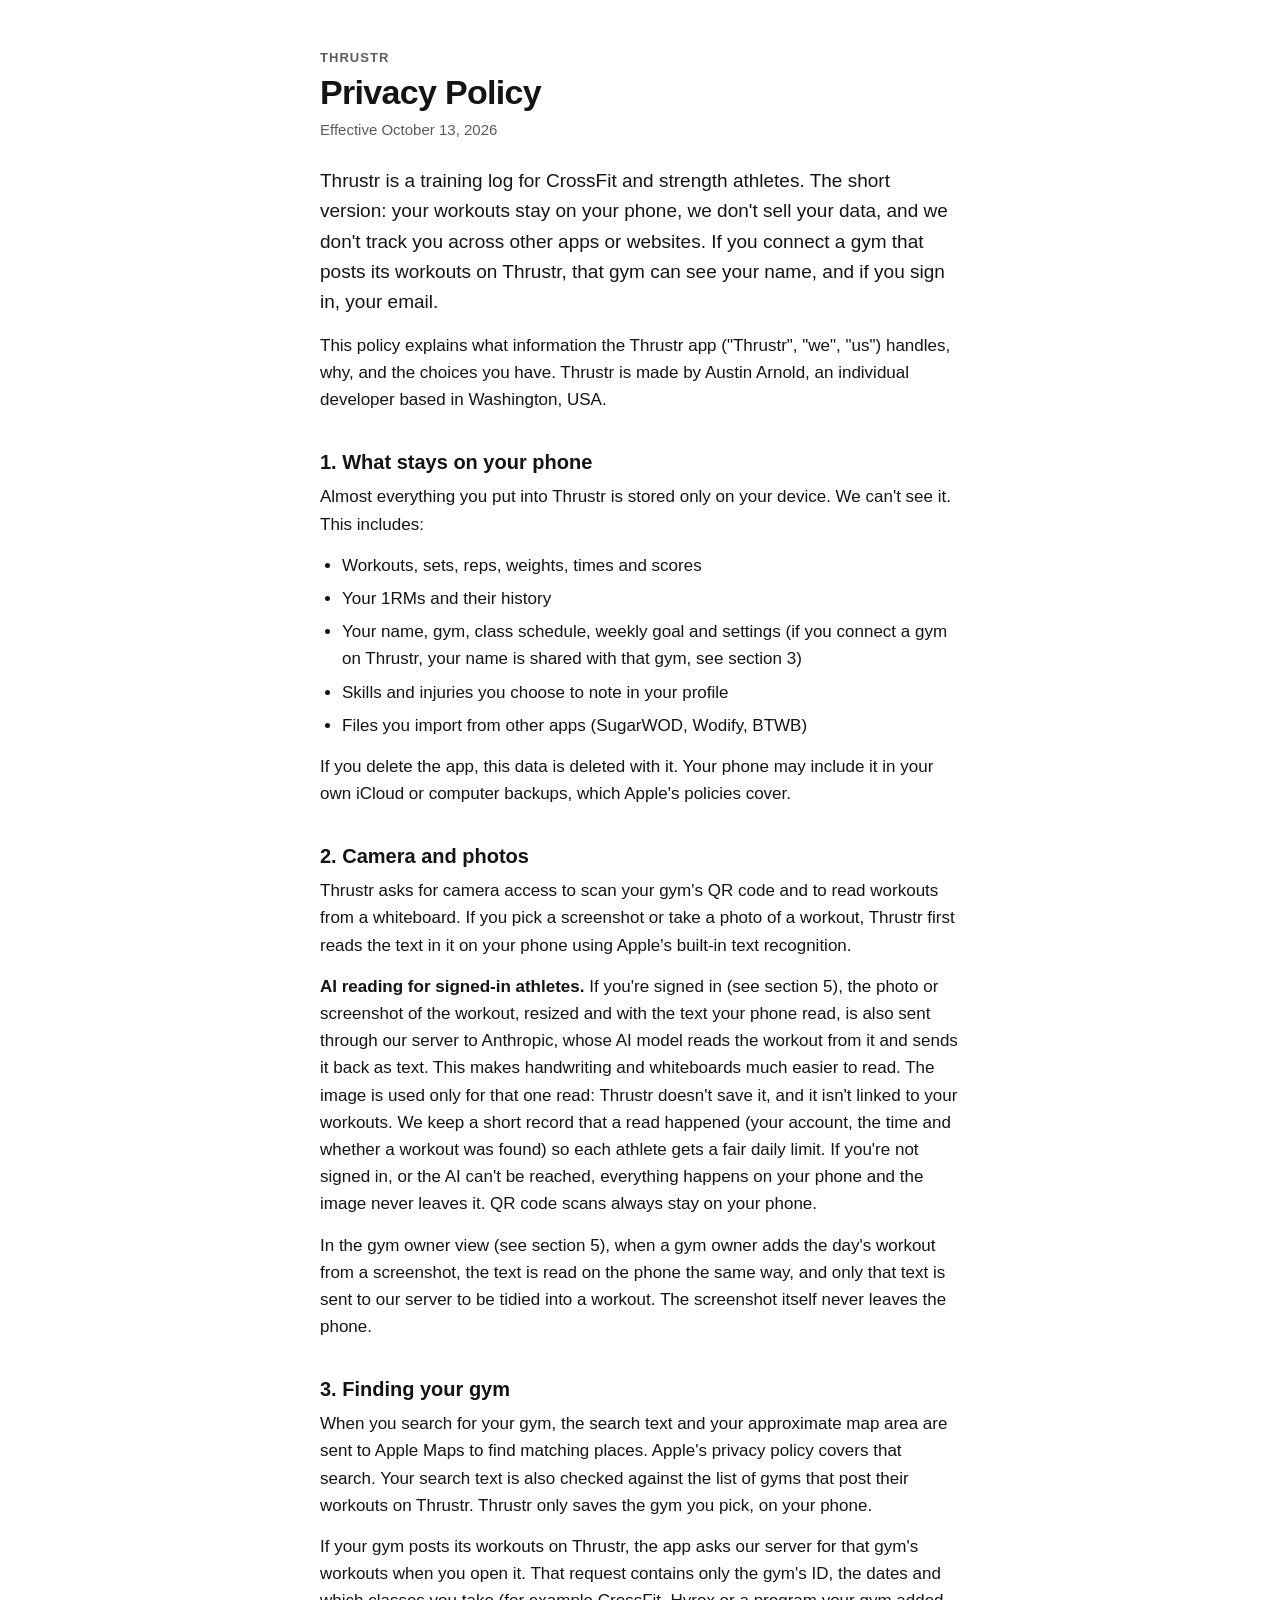
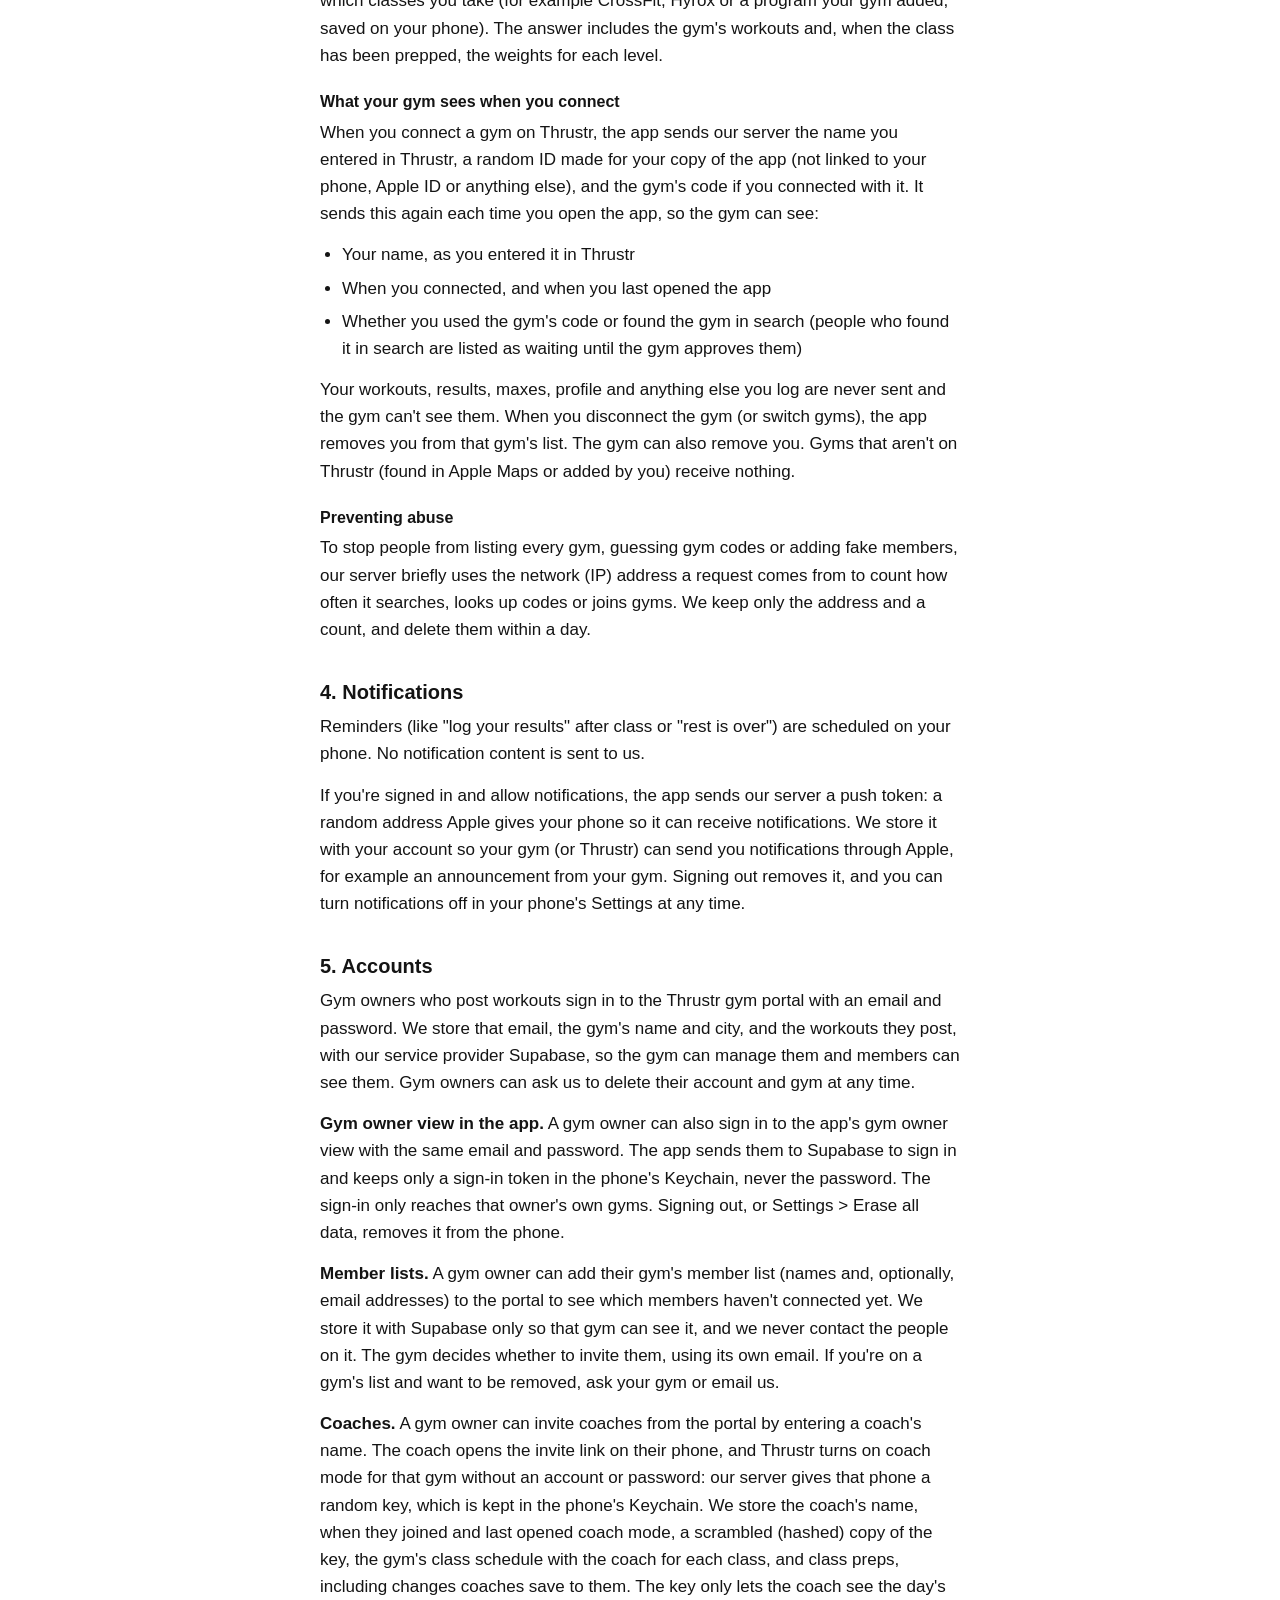
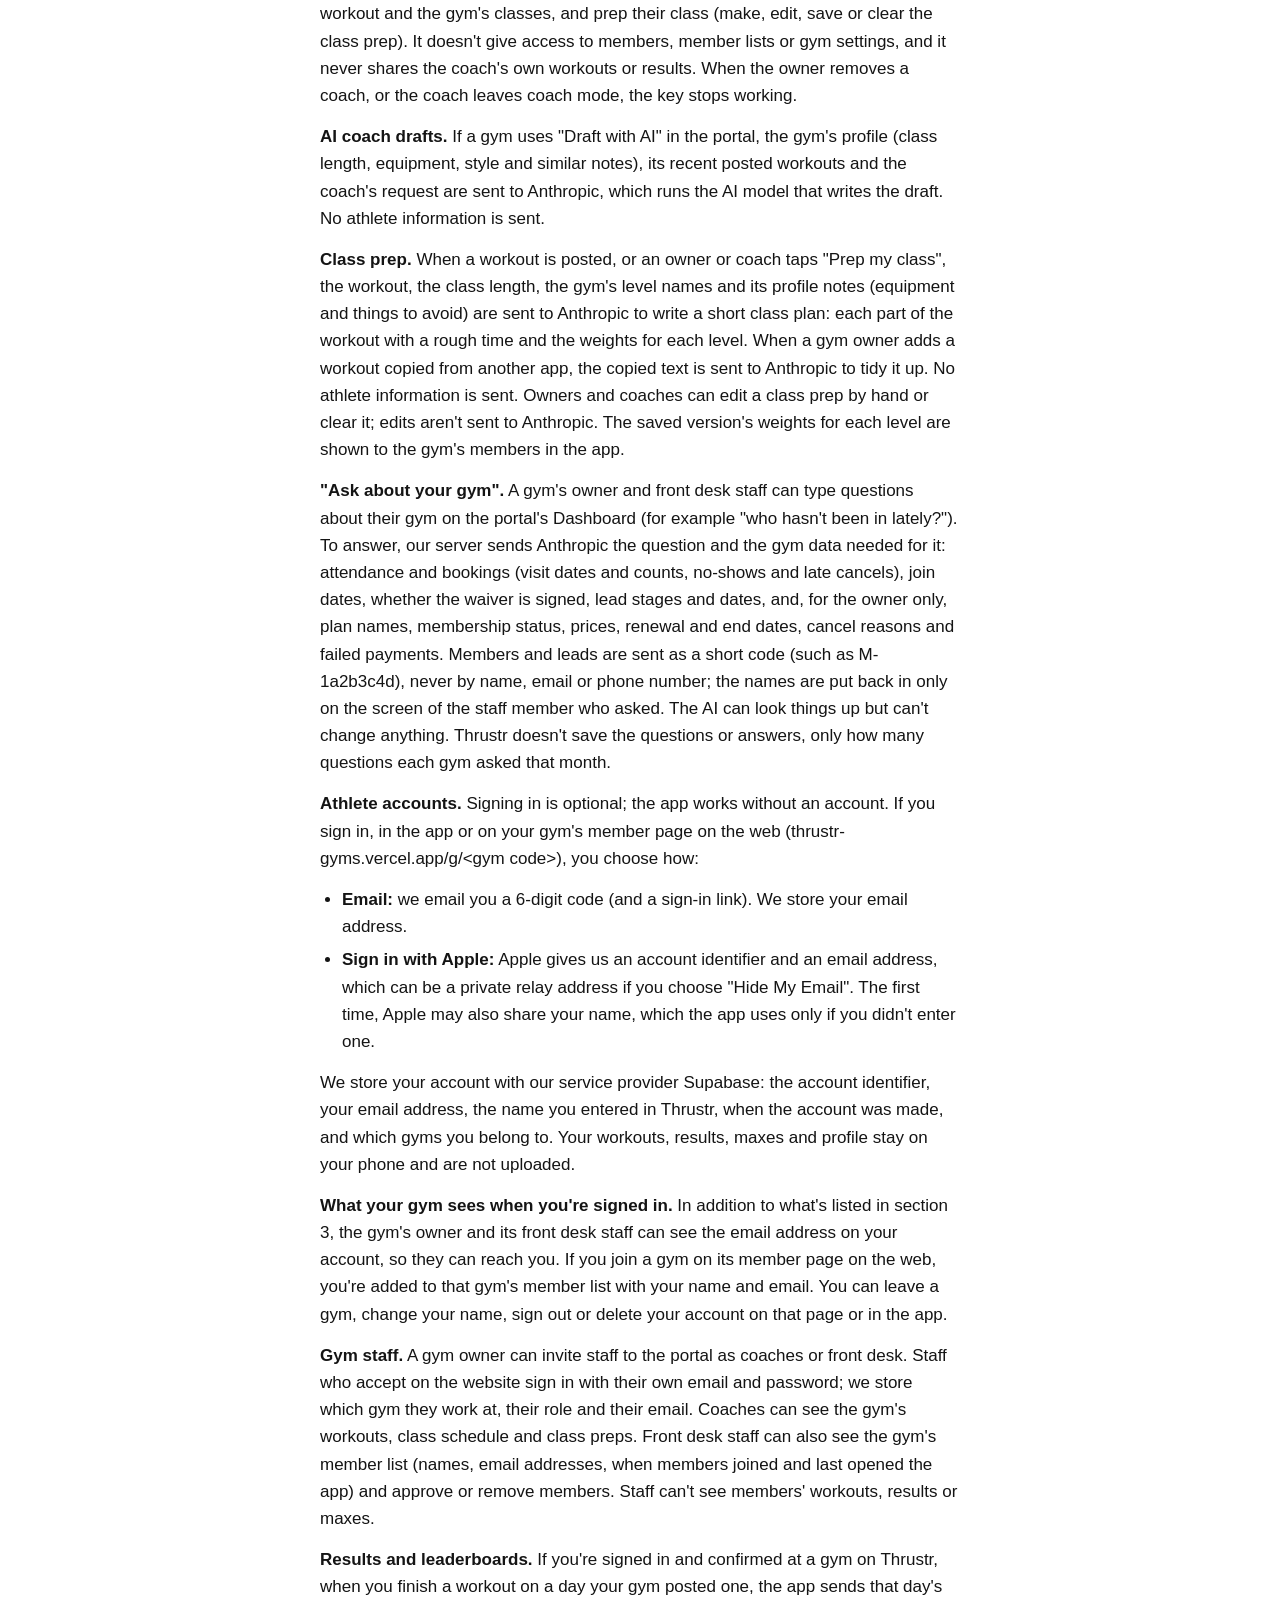
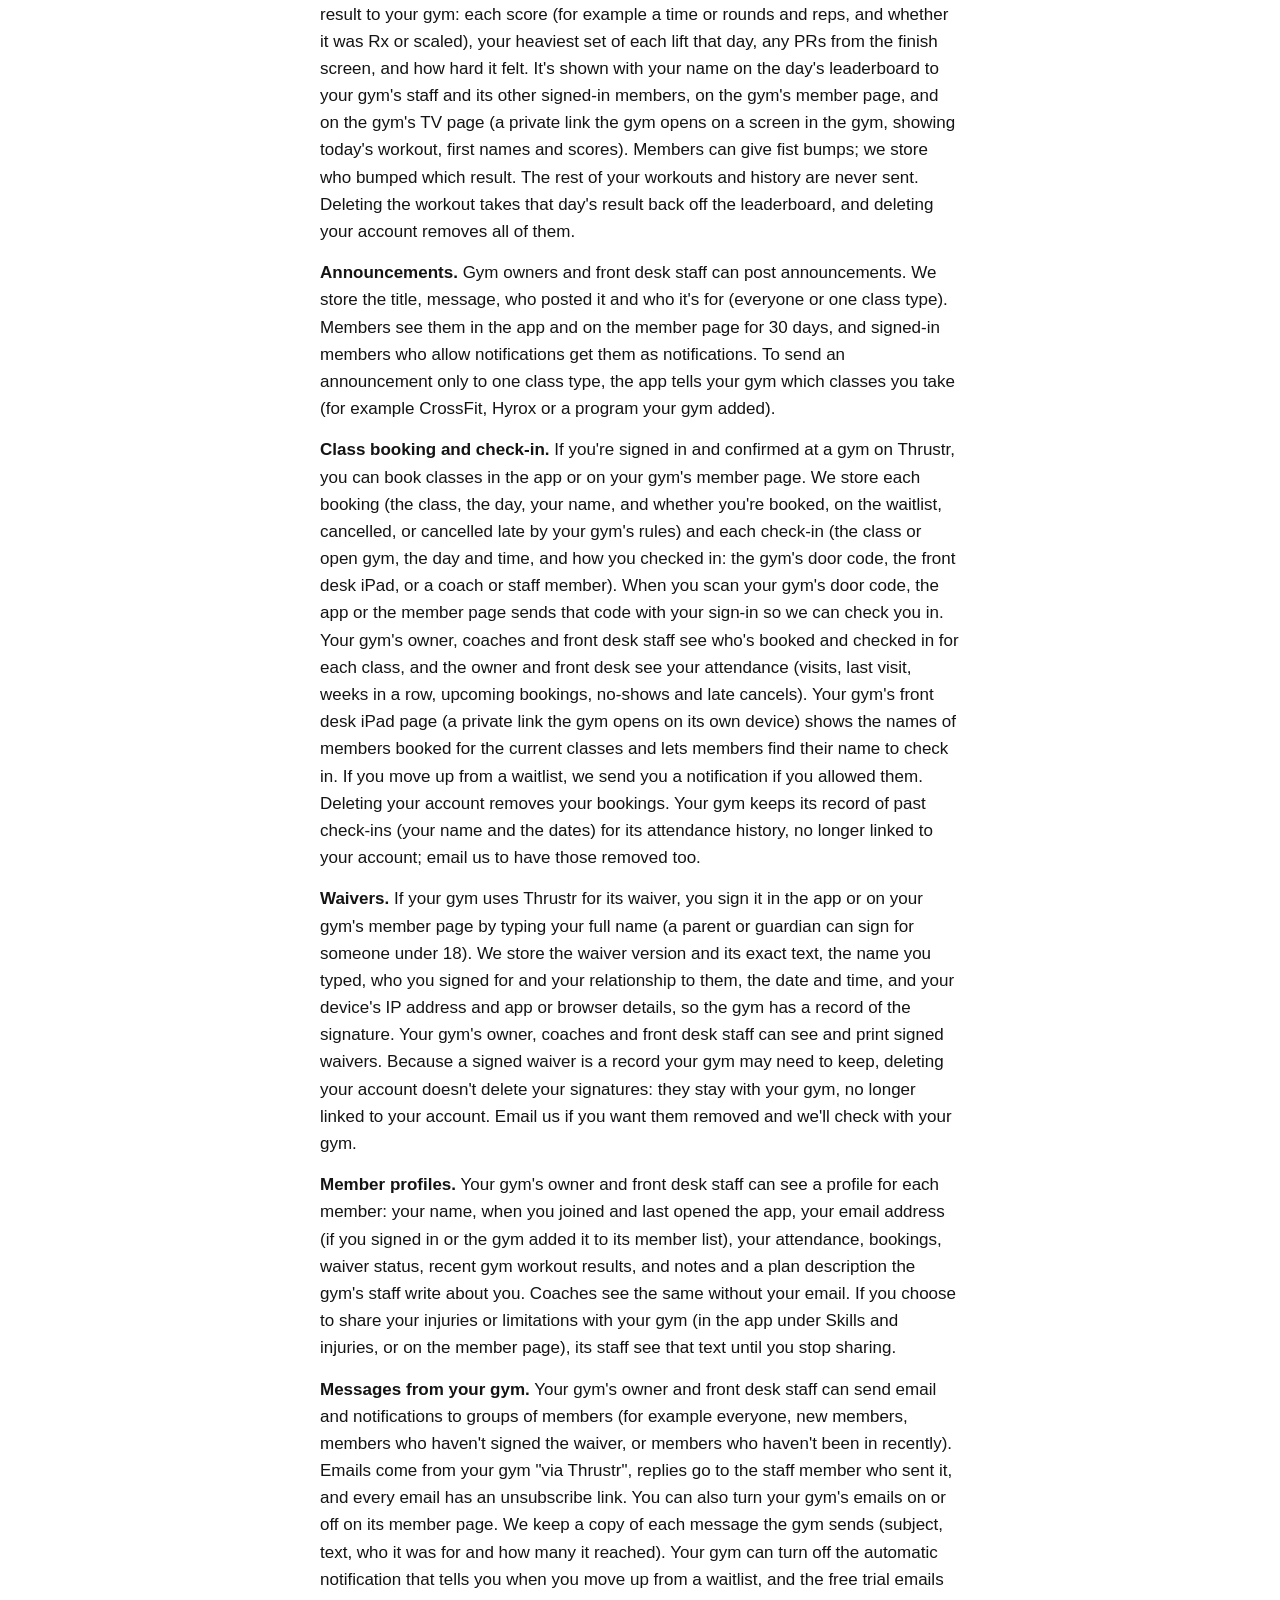
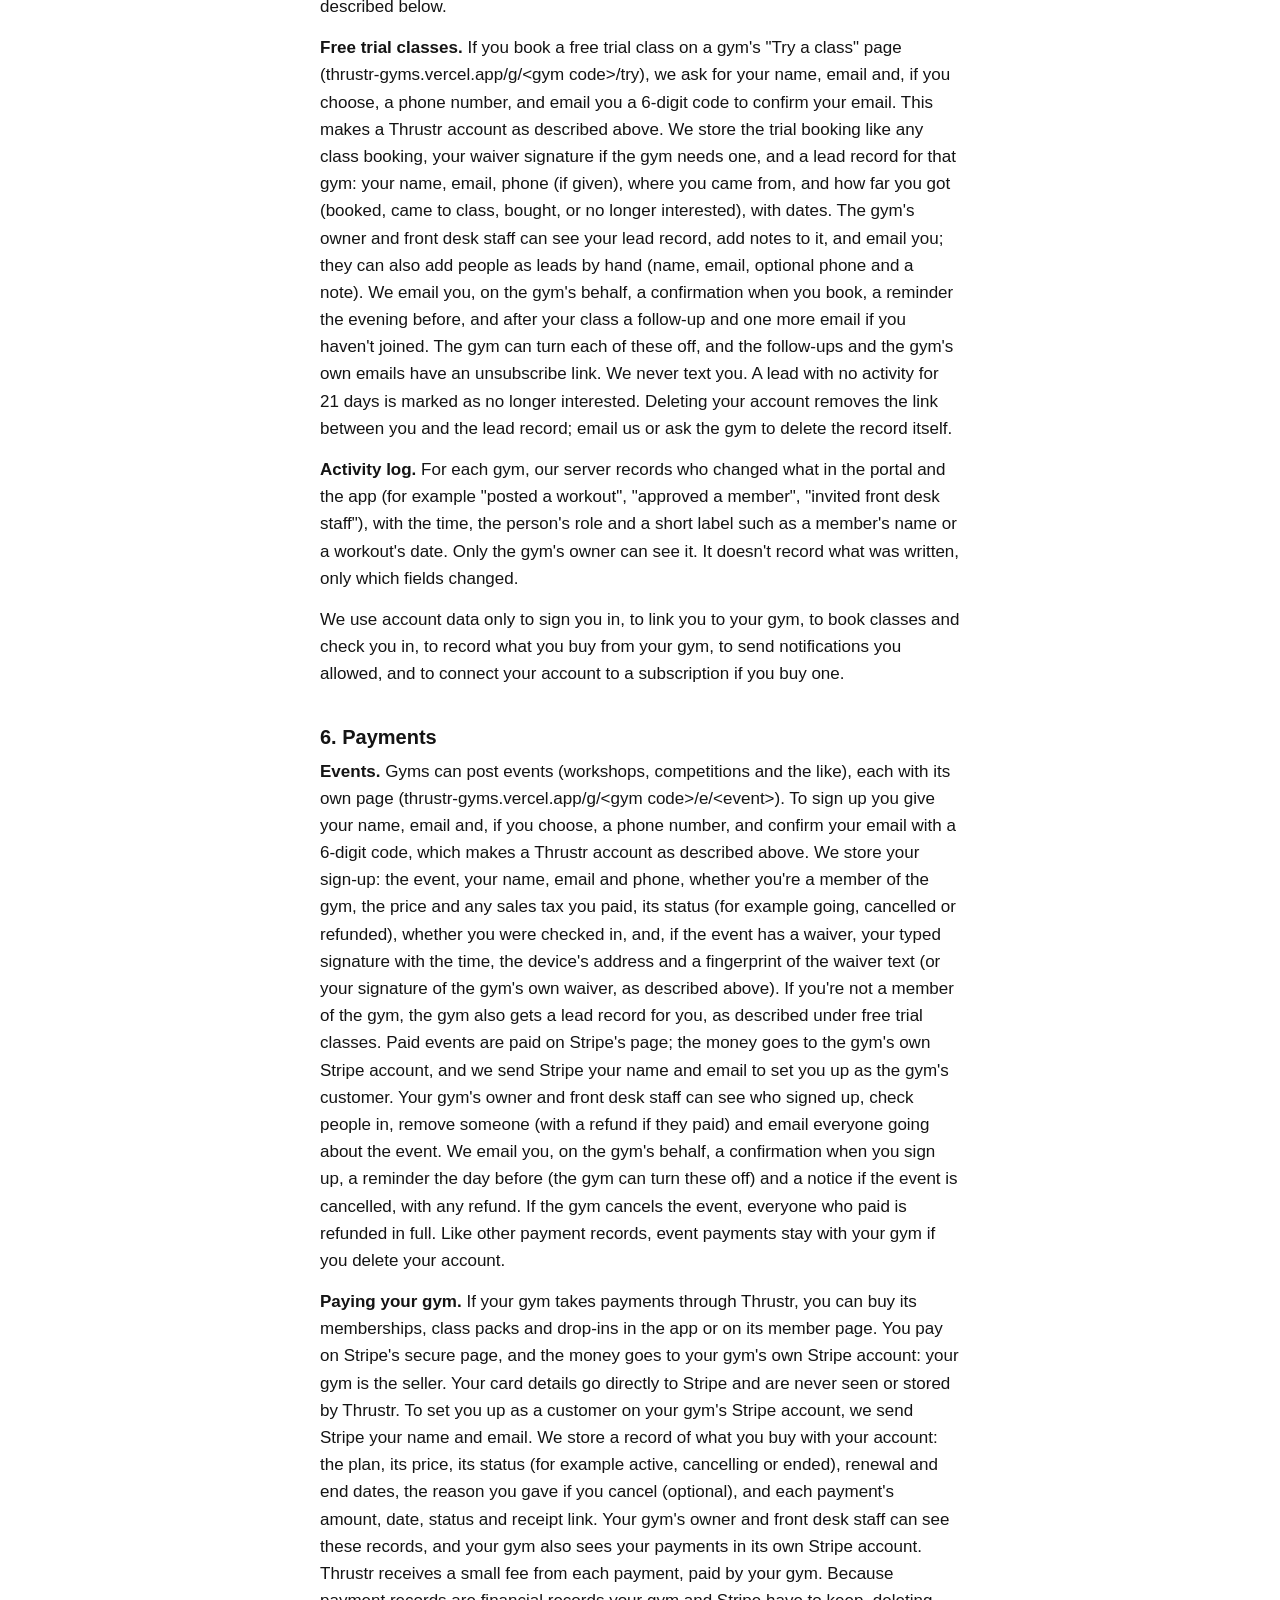
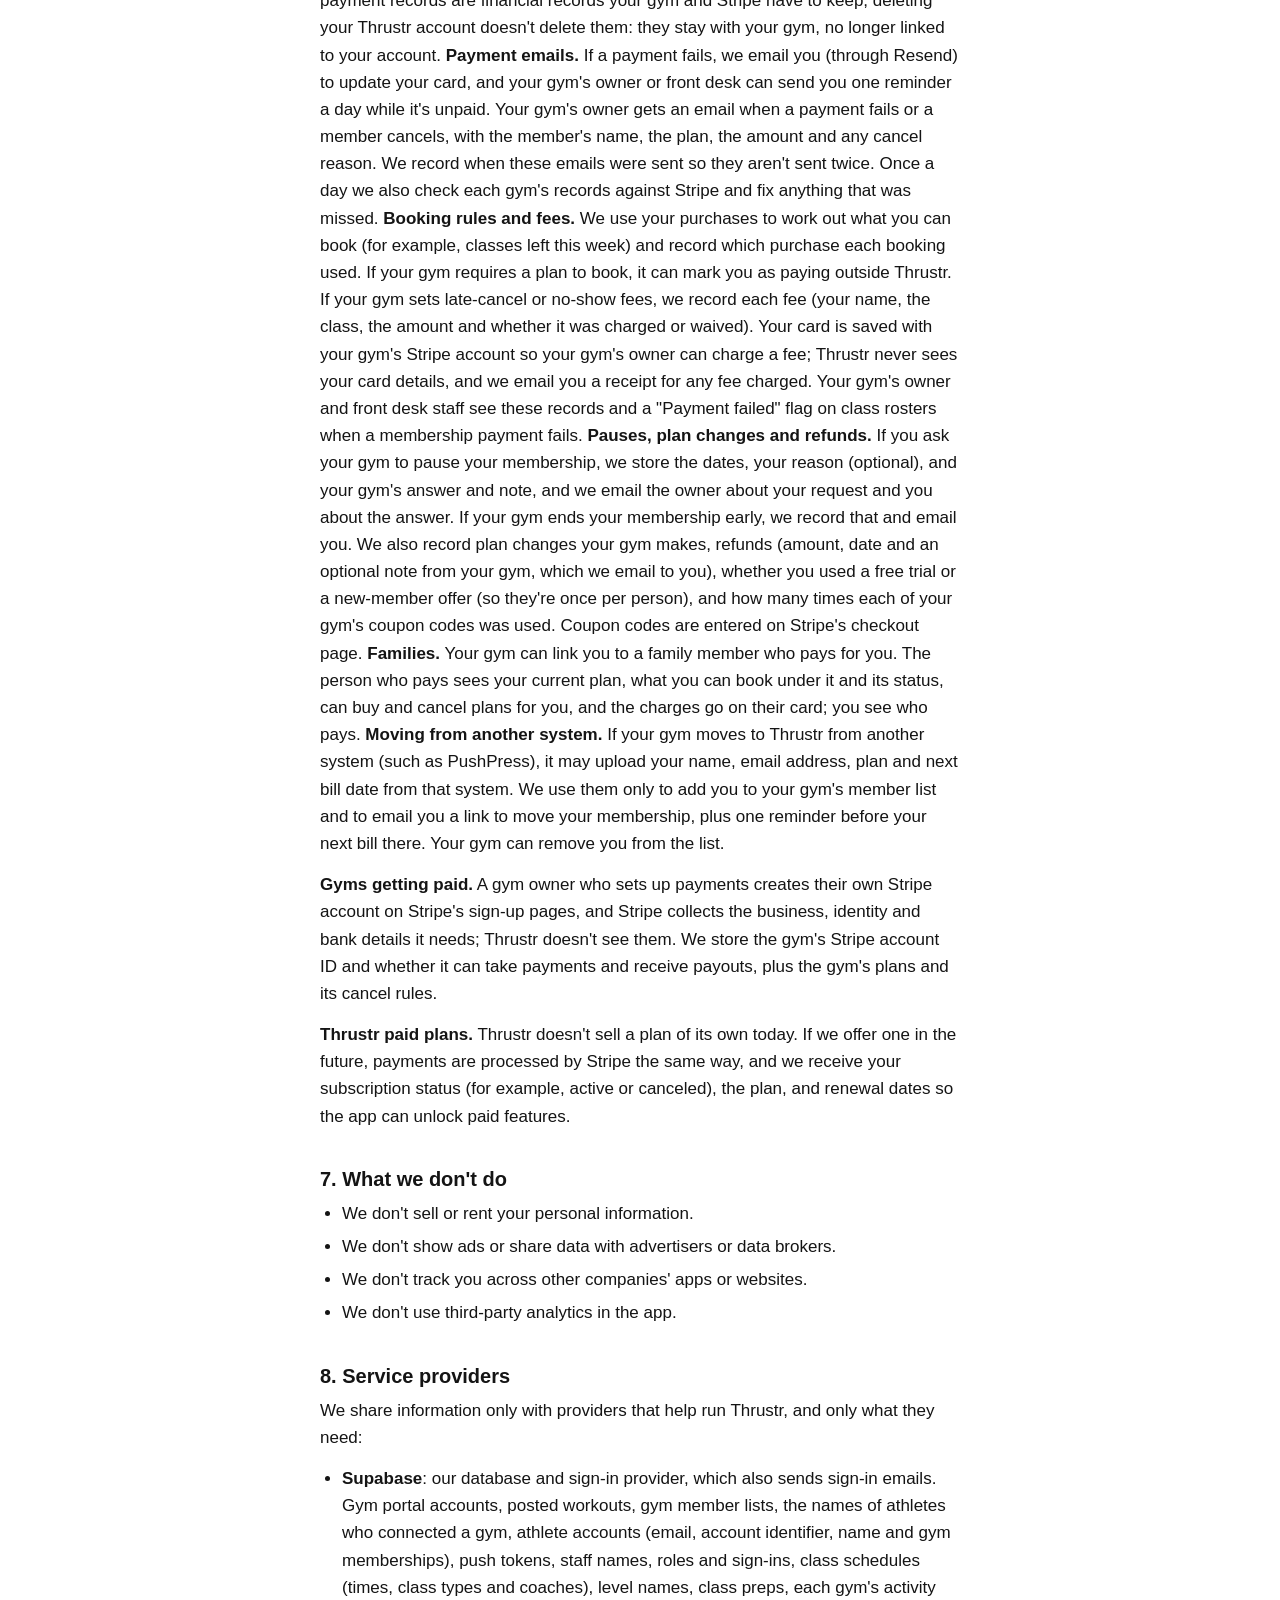
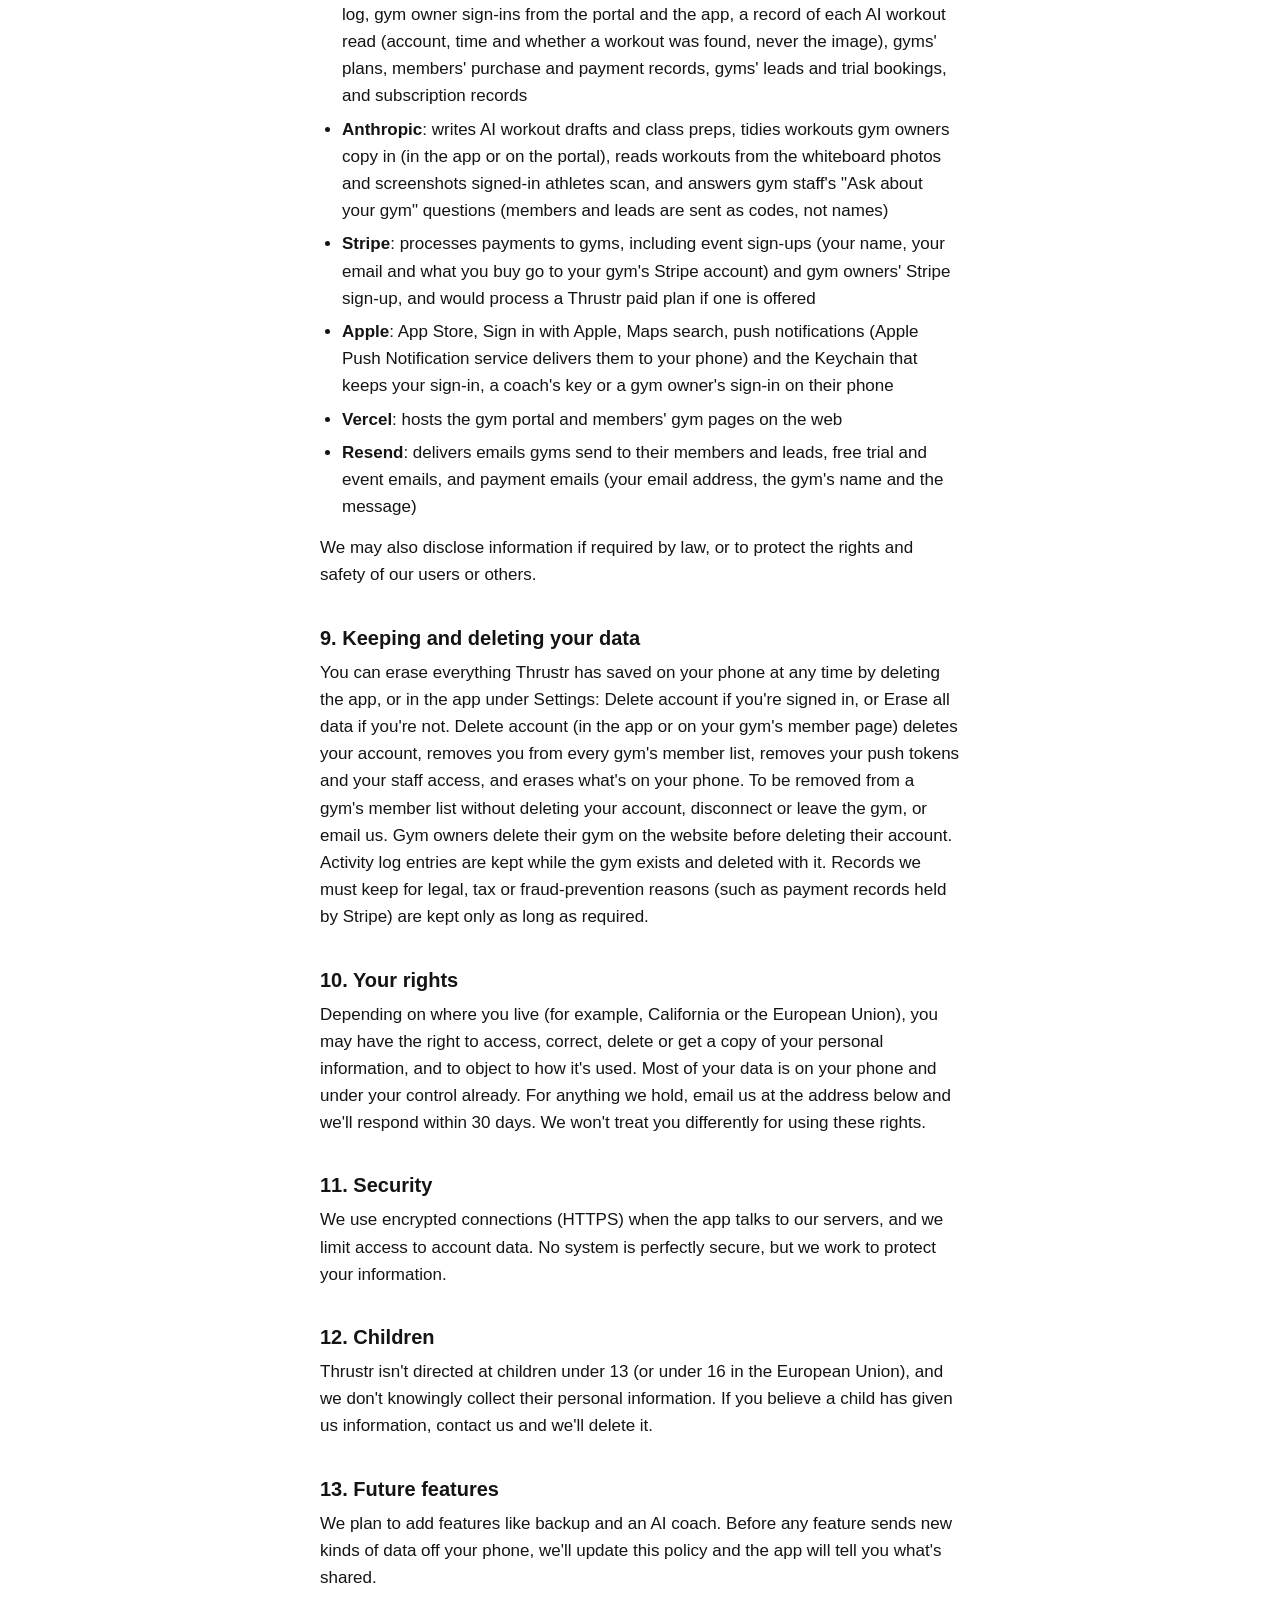
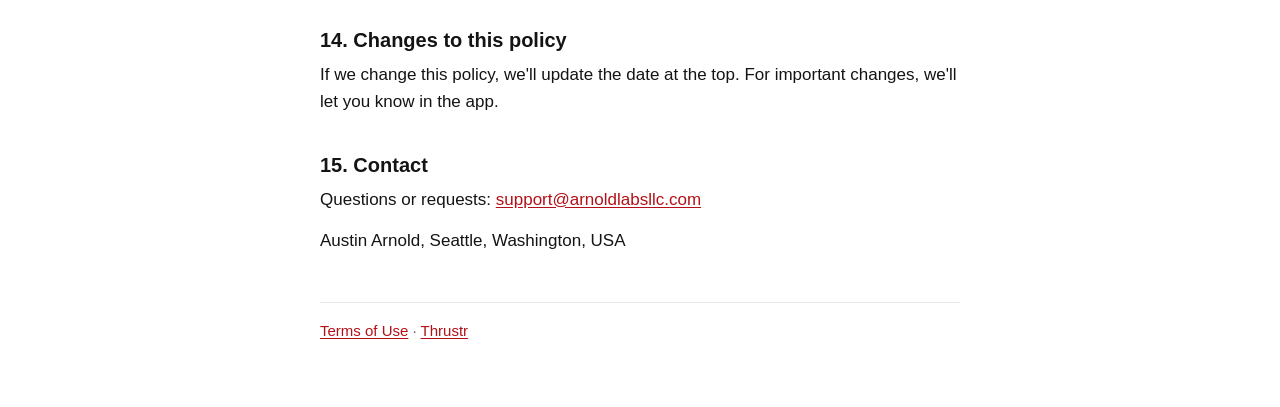
==== commit 9524df4d: "Privacy and terms: events (sign-ups, waivers, payments, emails, refunds) Co-Authored-By: Claude Opus" ====
--- a/privacy.html
+++ b/privacy.html
@@ -78,6 +78,7 @@
 <p>We use account data only to sign you in, to link you to your gym, to book classes and check you in, to record what you buy from your gym, to send notifications you allowed, and to connect your account to a subscription if you buy one.</p>
 
 <h2>6. Payments</h2>
+<p><strong>Events.</strong> Gyms can post events (workshops, competitions and the like), each with its own page (thrustr-gyms.vercel.app/g/&lt;gym code&gt;/e/&lt;event&gt;). To sign up you give your name, email and, if you choose, a phone number, and confirm your email with a 6-digit code, which makes a Thrustr account as described above. We store your sign-up: the event, your name, email and phone, whether you're a member of the gym, the price and any sales tax you paid, its status (for example going, cancelled or refunded), whether you were checked in, and, if the event has a waiver, your typed signature with the time, the device's address and a fingerprint of the waiver text (or your signature of the gym's own waiver, as described above). If you're not a member of the gym, the gym also gets a lead record for you, as described under free trial classes. Paid events are paid on Stripe's page; the money goes to the gym's own Stripe account, and we send Stripe your name and email to set you up as the gym's customer. Your gym's owner and front desk staff can see who signed up, check people in, remove someone (with a refund if they paid) and email everyone going about the event. We email you, on the gym's behalf, a confirmation when you sign up, a reminder the day before (the gym can turn these off) and a notice if the event is cancelled, with any refund. If the gym cancels the event, everyone who paid is refunded in full. Like other payment records, event payments stay with your gym if you delete your account.</p>
 <p><strong>Paying your gym.</strong> If your gym takes payments through Thrustr, you can buy its memberships, class packs and drop-ins in the app or on its member page. You pay on Stripe's secure page, and the money goes to your gym's own Stripe account: your gym is the seller. Your card details go directly to Stripe and are never seen or stored by Thrustr. To set you up as a customer on your gym's Stripe account, we send Stripe your name and email. We store a record of what you buy with your account: the plan, its price, its status (for example active, cancelling or ended), renewal and end dates, the reason you gave if you cancel (optional), and each payment's amount, date, status and receipt link. Your gym's owner and front desk staff can see these records, and your gym also sees your payments in its own Stripe account. Thrustr receives a small fee from each payment, paid by your gym. Because payment records are financial records your gym and Stripe have to keep, deleting your Thrustr account doesn't delete them: they stay with your gym, no longer linked to your account. <strong>Payment emails.</strong> If a payment fails, we email you (through Resend) to update your card, and your gym's owner or front desk can send you one reminder a day while it's unpaid. Your gym's owner gets an email when a payment fails or a member cancels, with the member's name, the plan, the amount and any cancel reason. We record when these emails were sent so they aren't sent twice. Once a day we also check each gym's records against Stripe and fix anything that was missed. <strong>Booking rules and fees.</strong> We use your purchases to work out what you can book (for example, classes left this week) and record which purchase each booking used. If your gym requires a plan to book, it can mark you as paying outside Thrustr. If your gym sets late-cancel or no-show fees, we record each fee (your name, the class, the amount and whether it was charged or waived). Your card is saved with your gym's Stripe account so your gym's owner can charge a fee; Thrustr never sees your card details, and we email you a receipt for any fee charged. Your gym's owner and front desk staff see these records and a "Payment failed" flag on class rosters when a membership payment fails. <strong>Pauses, plan changes and refunds.</strong> If you ask your gym to pause your membership, we store the dates, your reason (optional), and your gym's answer and note, and we email the owner about your request and you about the answer. If your gym ends your membership early, we record that and email you. We also record plan changes your gym makes, refunds (amount, date and an optional note from your gym, which we email to you), whether you used a free trial or a new-member offer (so they're once per person), and how many times each of your gym's coupon codes was used. Coupon codes are entered on Stripe's checkout page. <strong>Families.</strong> Your gym can link you to a family member who pays for you. The person who pays sees your current plan, what you can book under it and its status, can buy and cancel plans for you, and the charges go on their card; you see who pays. <strong>Moving from another system.</strong> If your gym moves to Thrustr from another system (such as PushPress), it may upload your name, email address, plan and next bill date from that system. We use them only to add you to your gym's member list and to email you a link to move your membership, plus one reminder before your next bill there. Your gym can remove you from the list.</p>
 <p><strong>Gyms getting paid.</strong> A gym owner who sets up payments creates their own Stripe account on Stripe's sign-up pages, and Stripe collects the business, identity and bank details it needs; Thrustr doesn't see them. We store the gym's Stripe account ID and whether it can take payments and receive payouts, plus the gym's plans and its cancel rules.</p>
 <p><strong>Thrustr paid plans.</strong> Thrustr doesn't sell a plan of its own today. If we offer one in the future, payments are processed by Stripe the same way, and we receive your subscription status (for example, active or canceled), the plan, and renewal dates so the app can unlock paid features.</p>
@@ -95,10 +96,10 @@
 <ul>
 <li><strong>Supabase</strong>: our database and sign-in provider, which also sends sign-in emails. Gym portal accounts, posted workouts, gym member lists, the names of athletes who connected a gym, athlete accounts (email, account identifier, name and gym memberships), push tokens, staff names, roles and sign-ins, class schedules (times, class types and coaches), level names, class preps, each gym's activity log, gym owner sign-ins from the portal and the app, a record of each AI workout read (account, time and whether a workout was found, never the image), gyms' plans, members' purchase and payment records, gyms' leads and trial bookings, and subscription records</li>
 <li><strong>Anthropic</strong>: writes AI workout drafts and class preps, tidies workouts gym owners copy in (in the app or on the portal), reads workouts from the whiteboard photos and screenshots signed-in athletes scan, and answers gym staff's "Ask about your gym" questions (members and leads are sent as codes, not names)</li>
-<li><strong>Stripe</strong>: processes payments to gyms (your name, your email and what you buy go to your gym's Stripe account) and gym owners' Stripe sign-up, and would process a Thrustr paid plan if one is offered</li>
+<li><strong>Stripe</strong>: processes payments to gyms, including event sign-ups (your name, your email and what you buy go to your gym's Stripe account) and gym owners' Stripe sign-up, and would process a Thrustr paid plan if one is offered</li>
 <li><strong>Apple</strong>: App Store, Sign in with Apple, Maps search, push notifications (Apple Push Notification service delivers them to your phone) and the Keychain that keeps your sign-in, a coach's key or a gym owner's sign-in on their phone</li>
 <li><strong>Vercel</strong>: hosts the gym portal and members' gym pages on the web</li>
-<li><strong>Resend</strong>: delivers emails gyms send to their members and leads, free trial emails and payment emails (your email address, the gym's name and the message)</li>
+<li><strong>Resend</strong>: delivers emails gyms send to their members and leads, free trial and event emails, and payment emails (your email address, the gym's name and the message)</li>
 </ul>
 <p>We may also disclose information if required by law, or to protect the rights and safety of our users or others.</p>
 
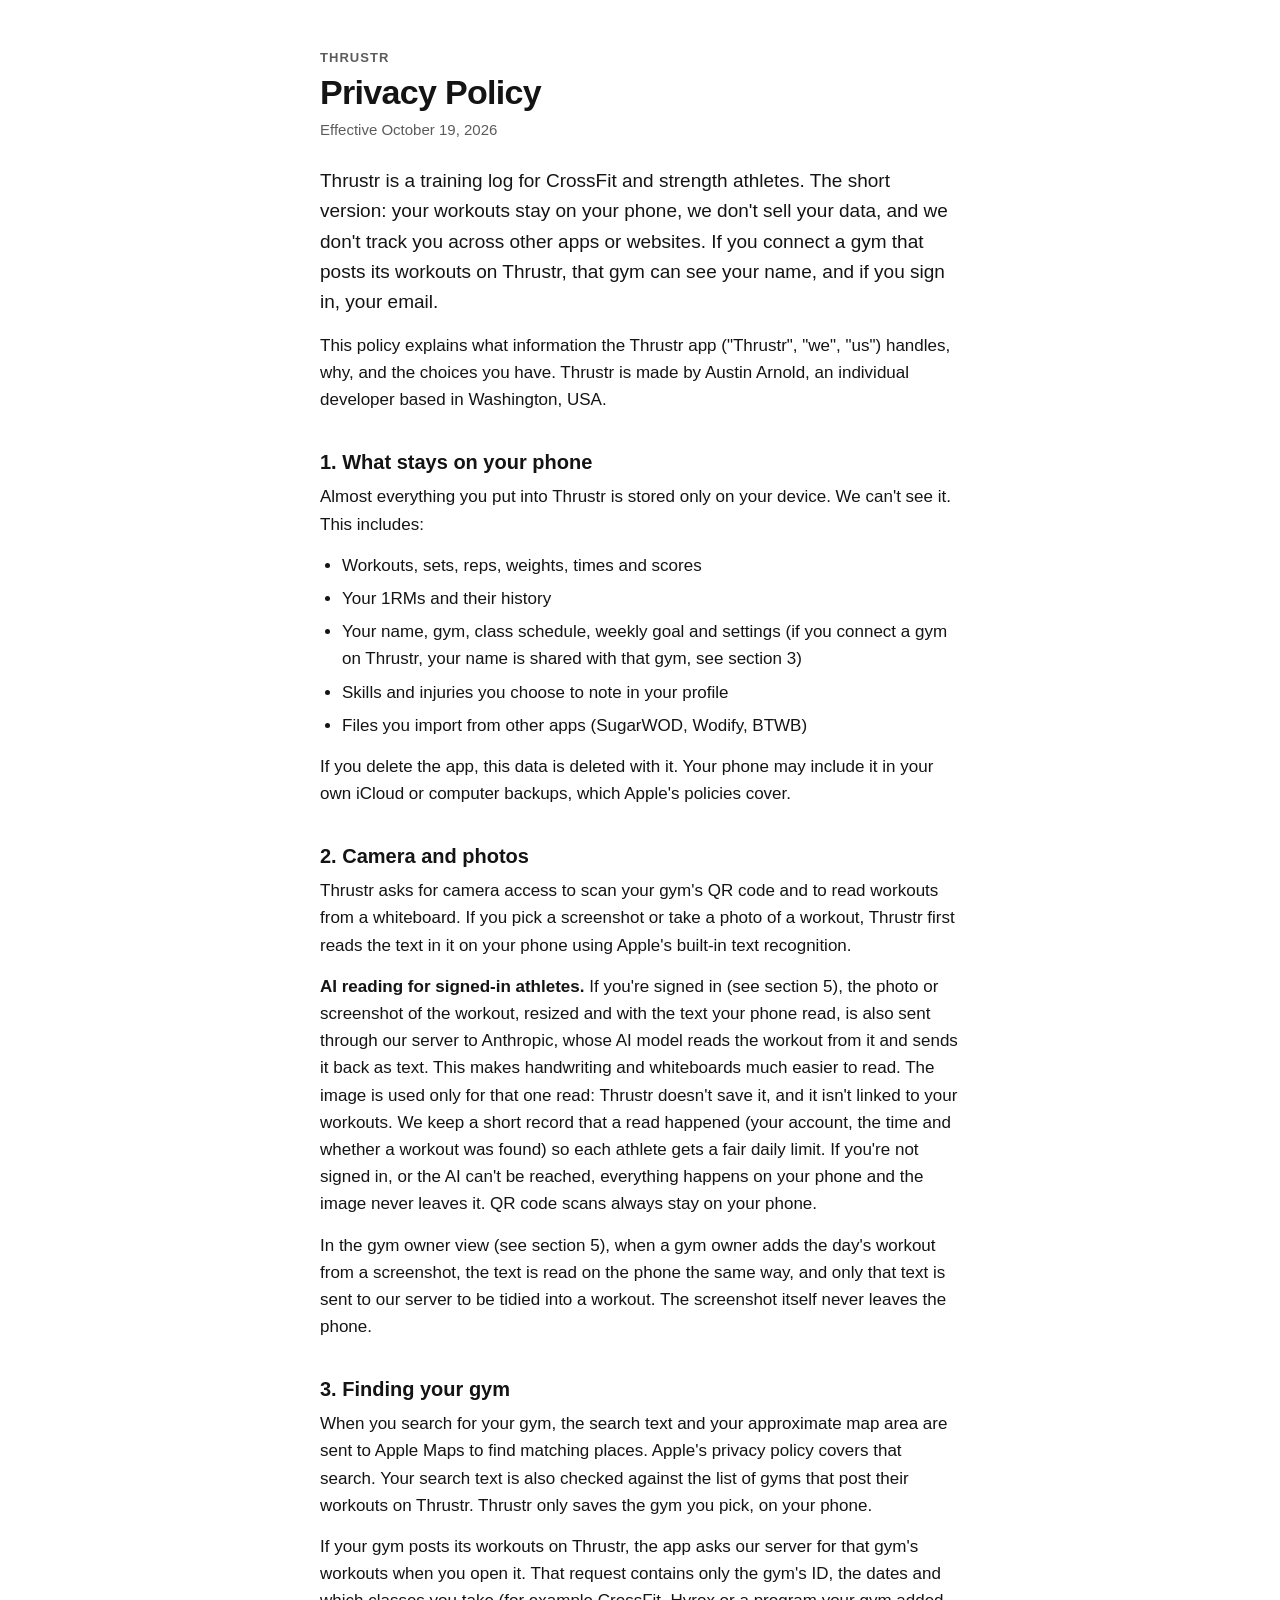
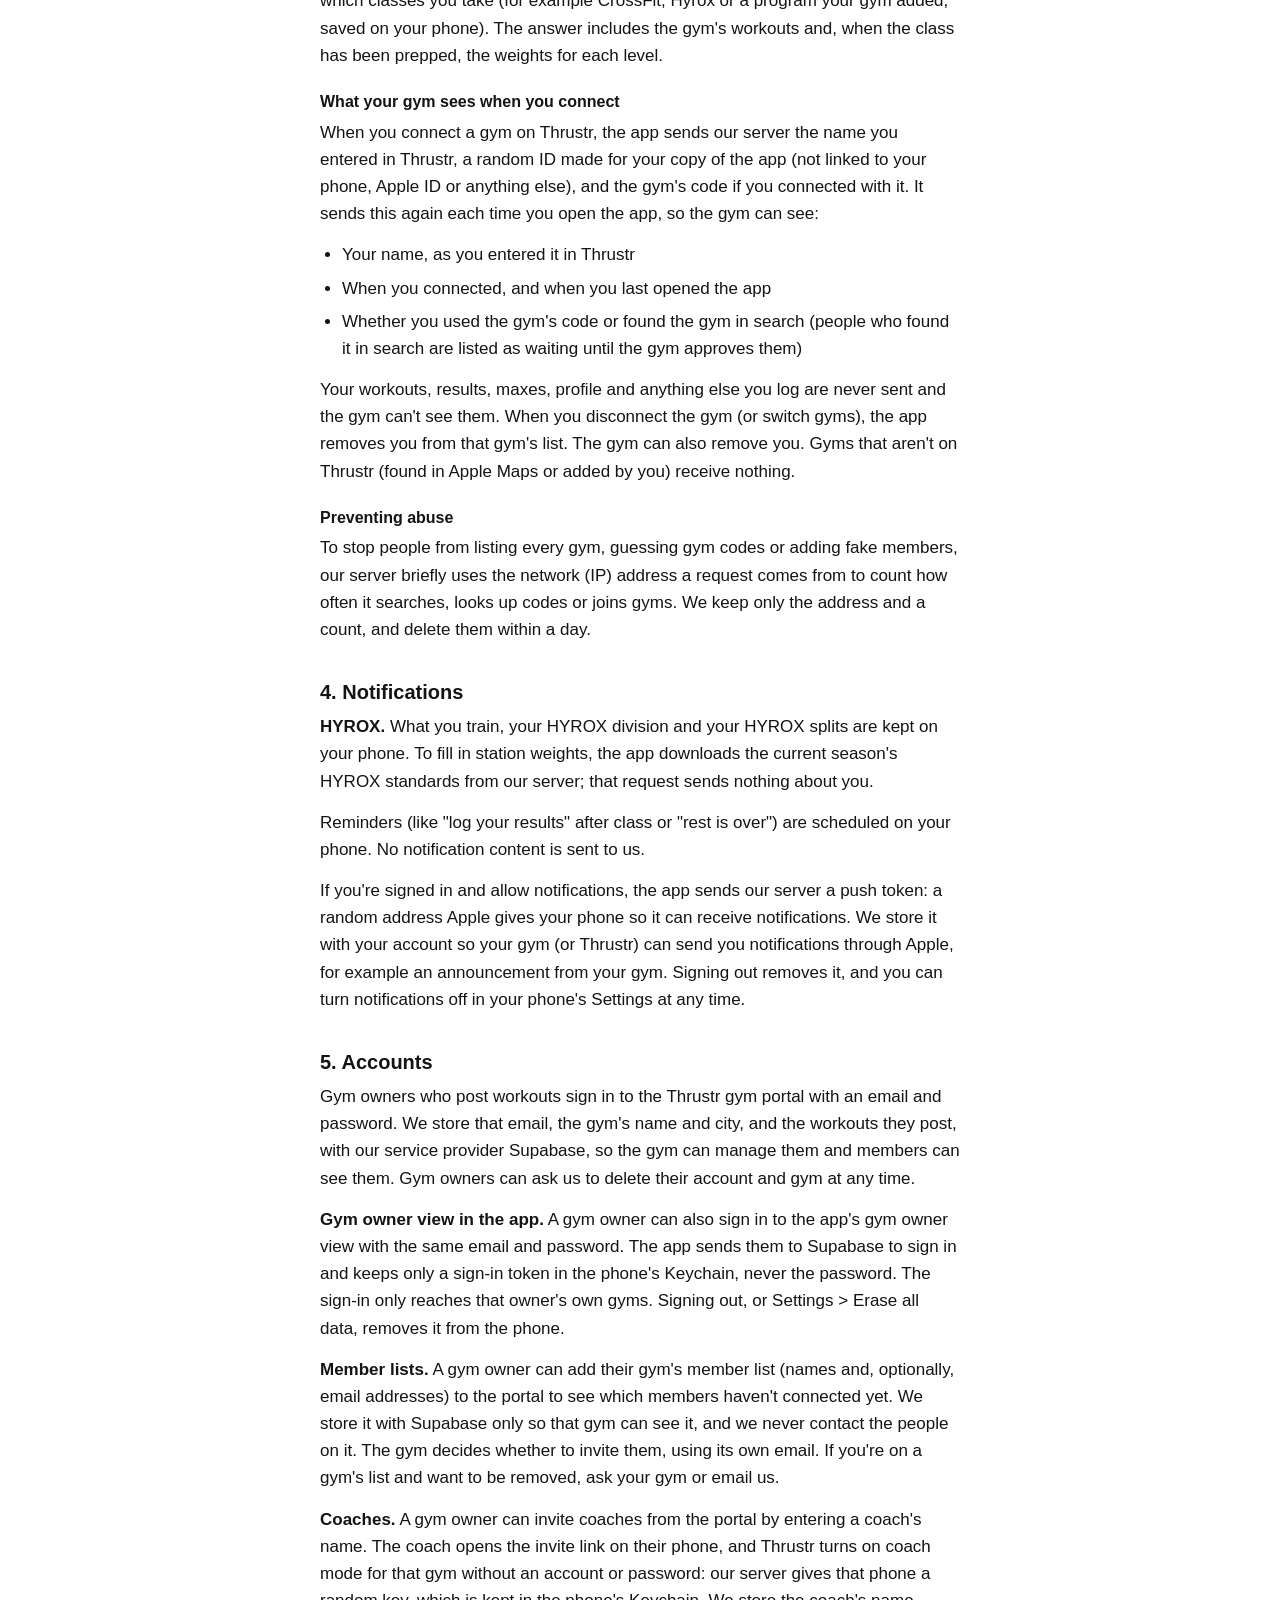
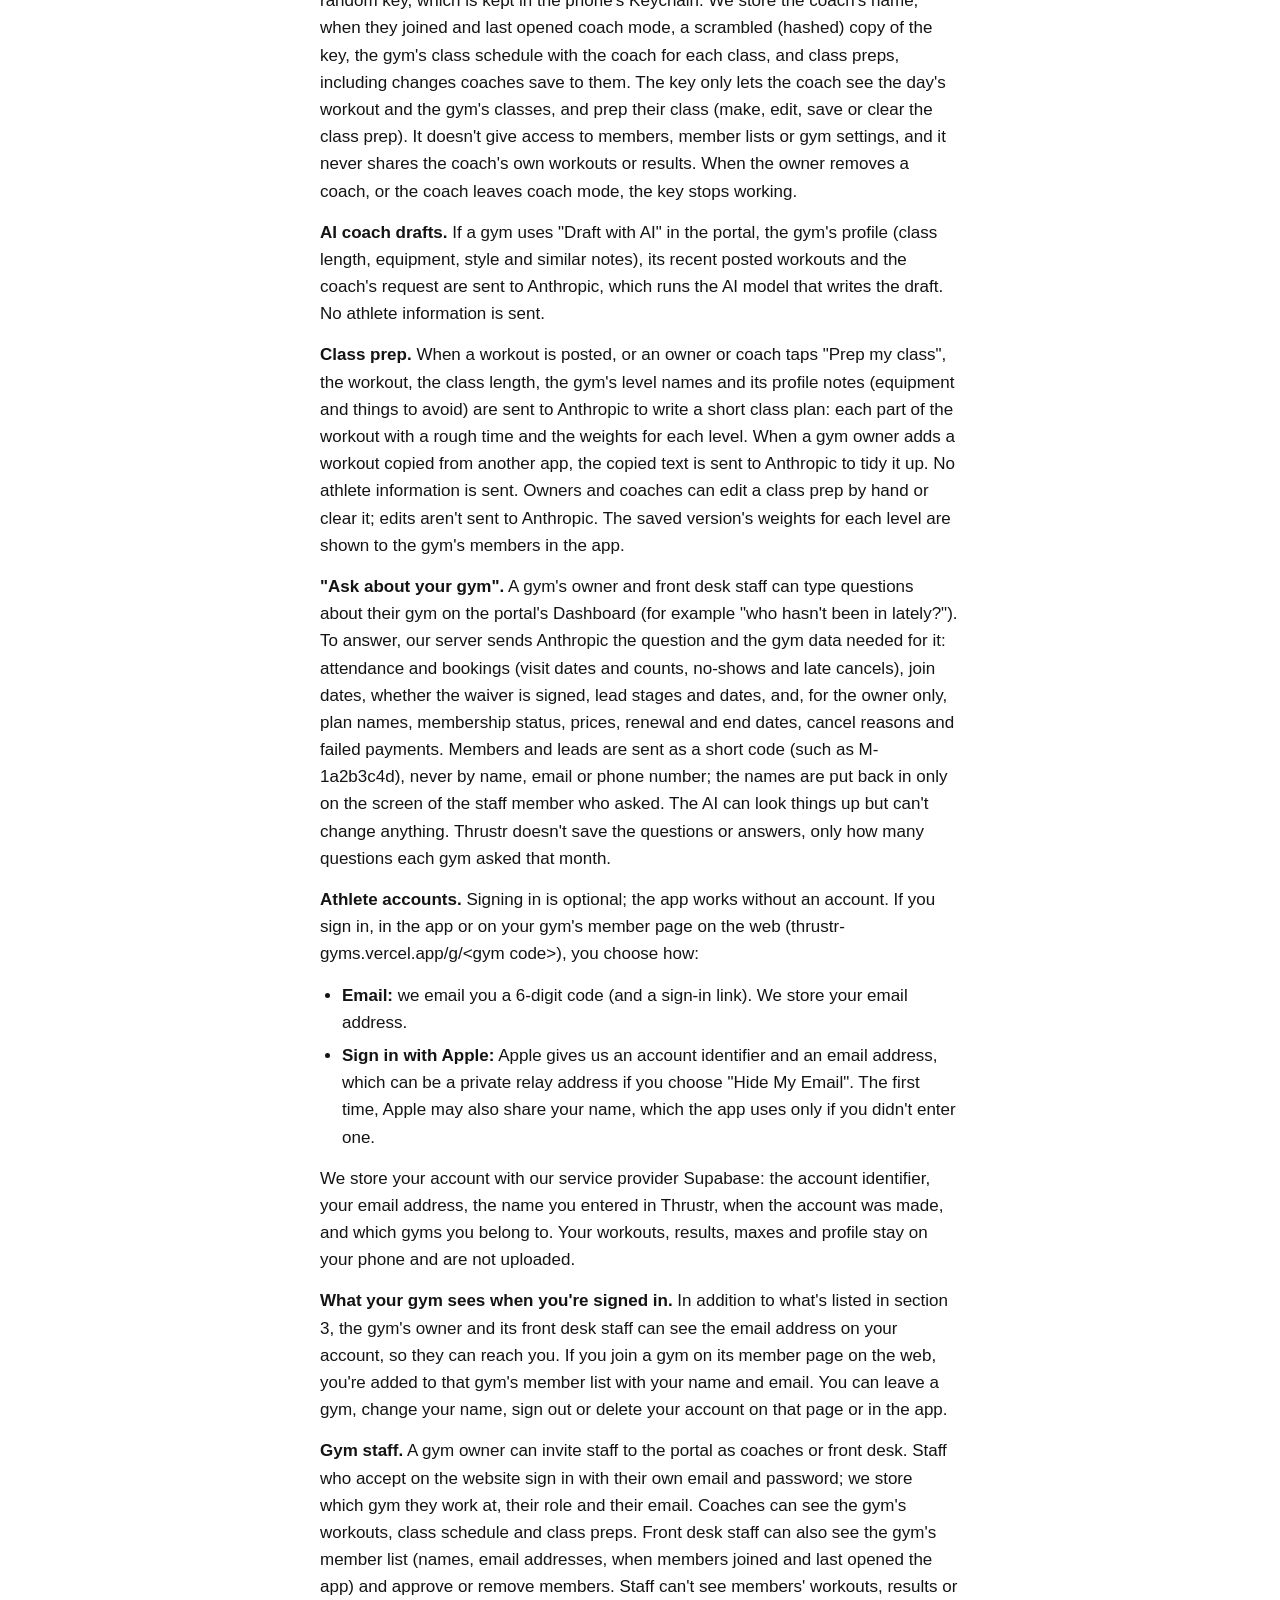
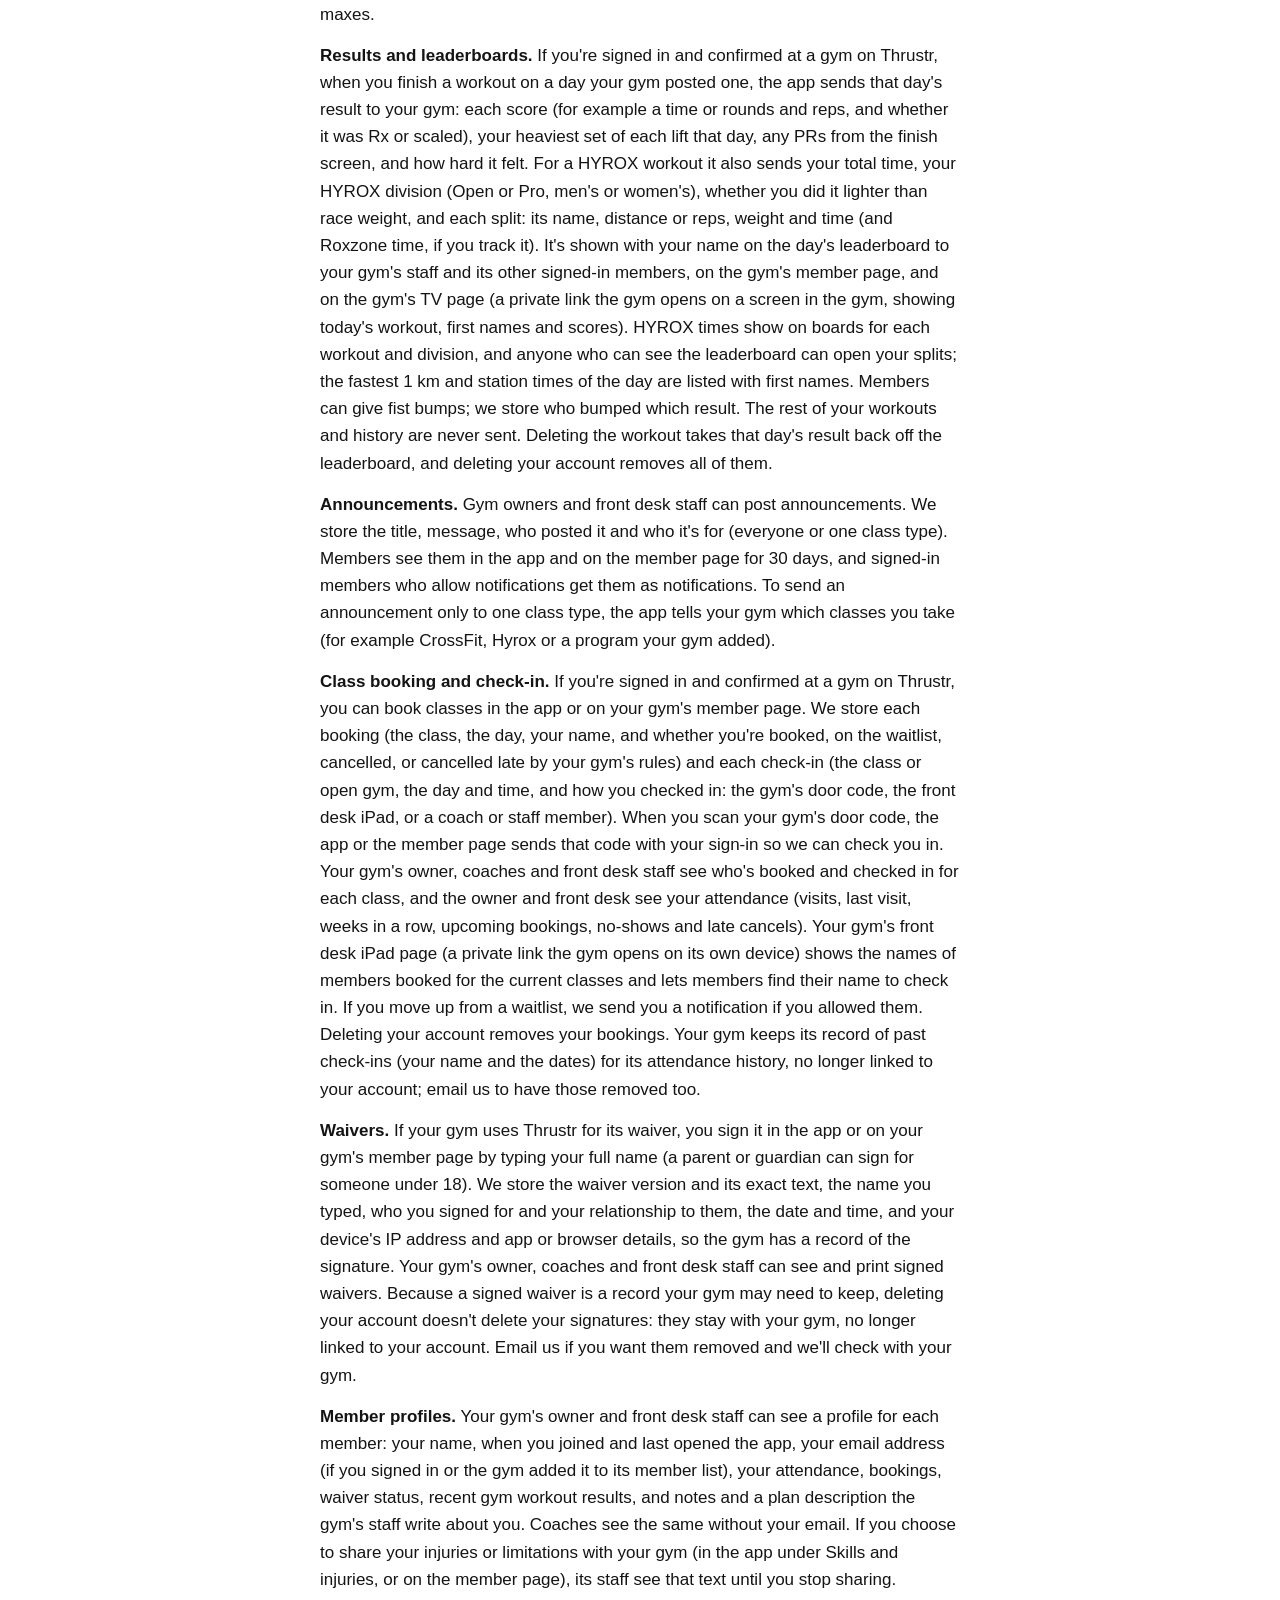
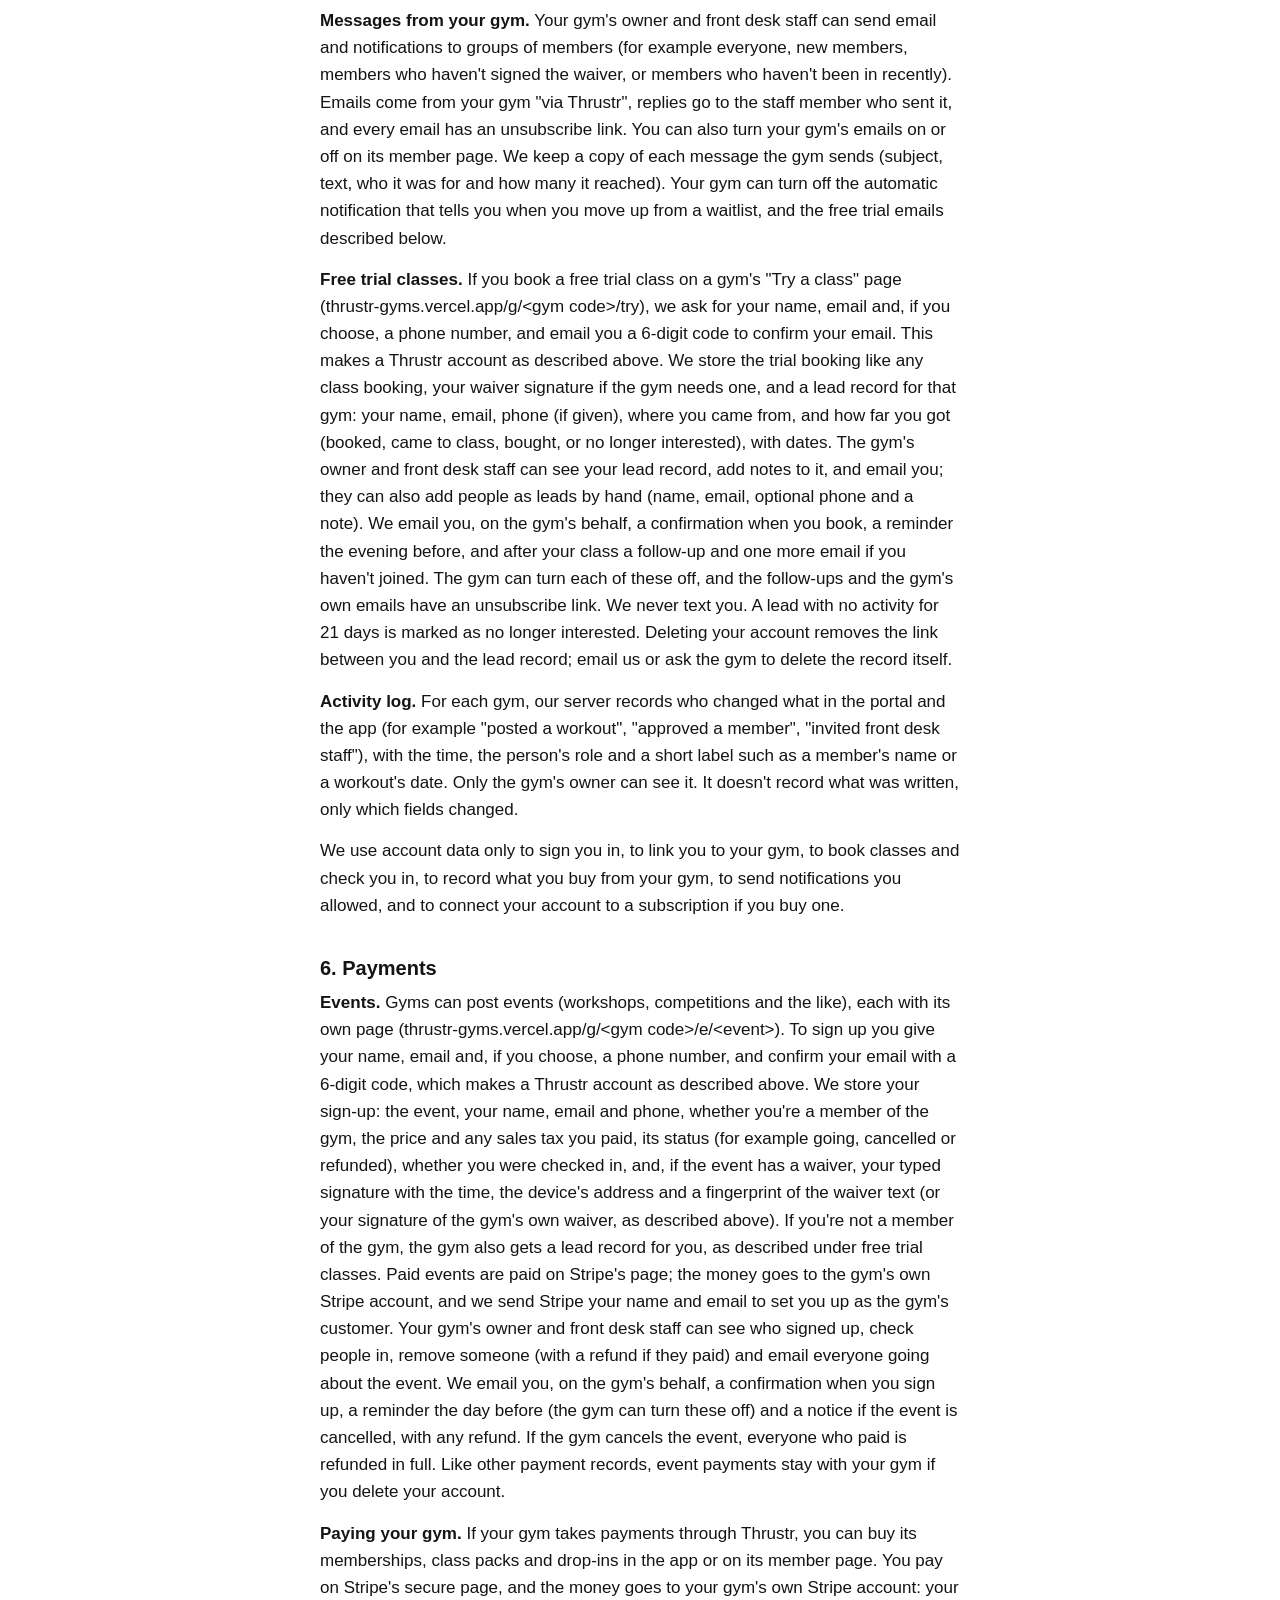
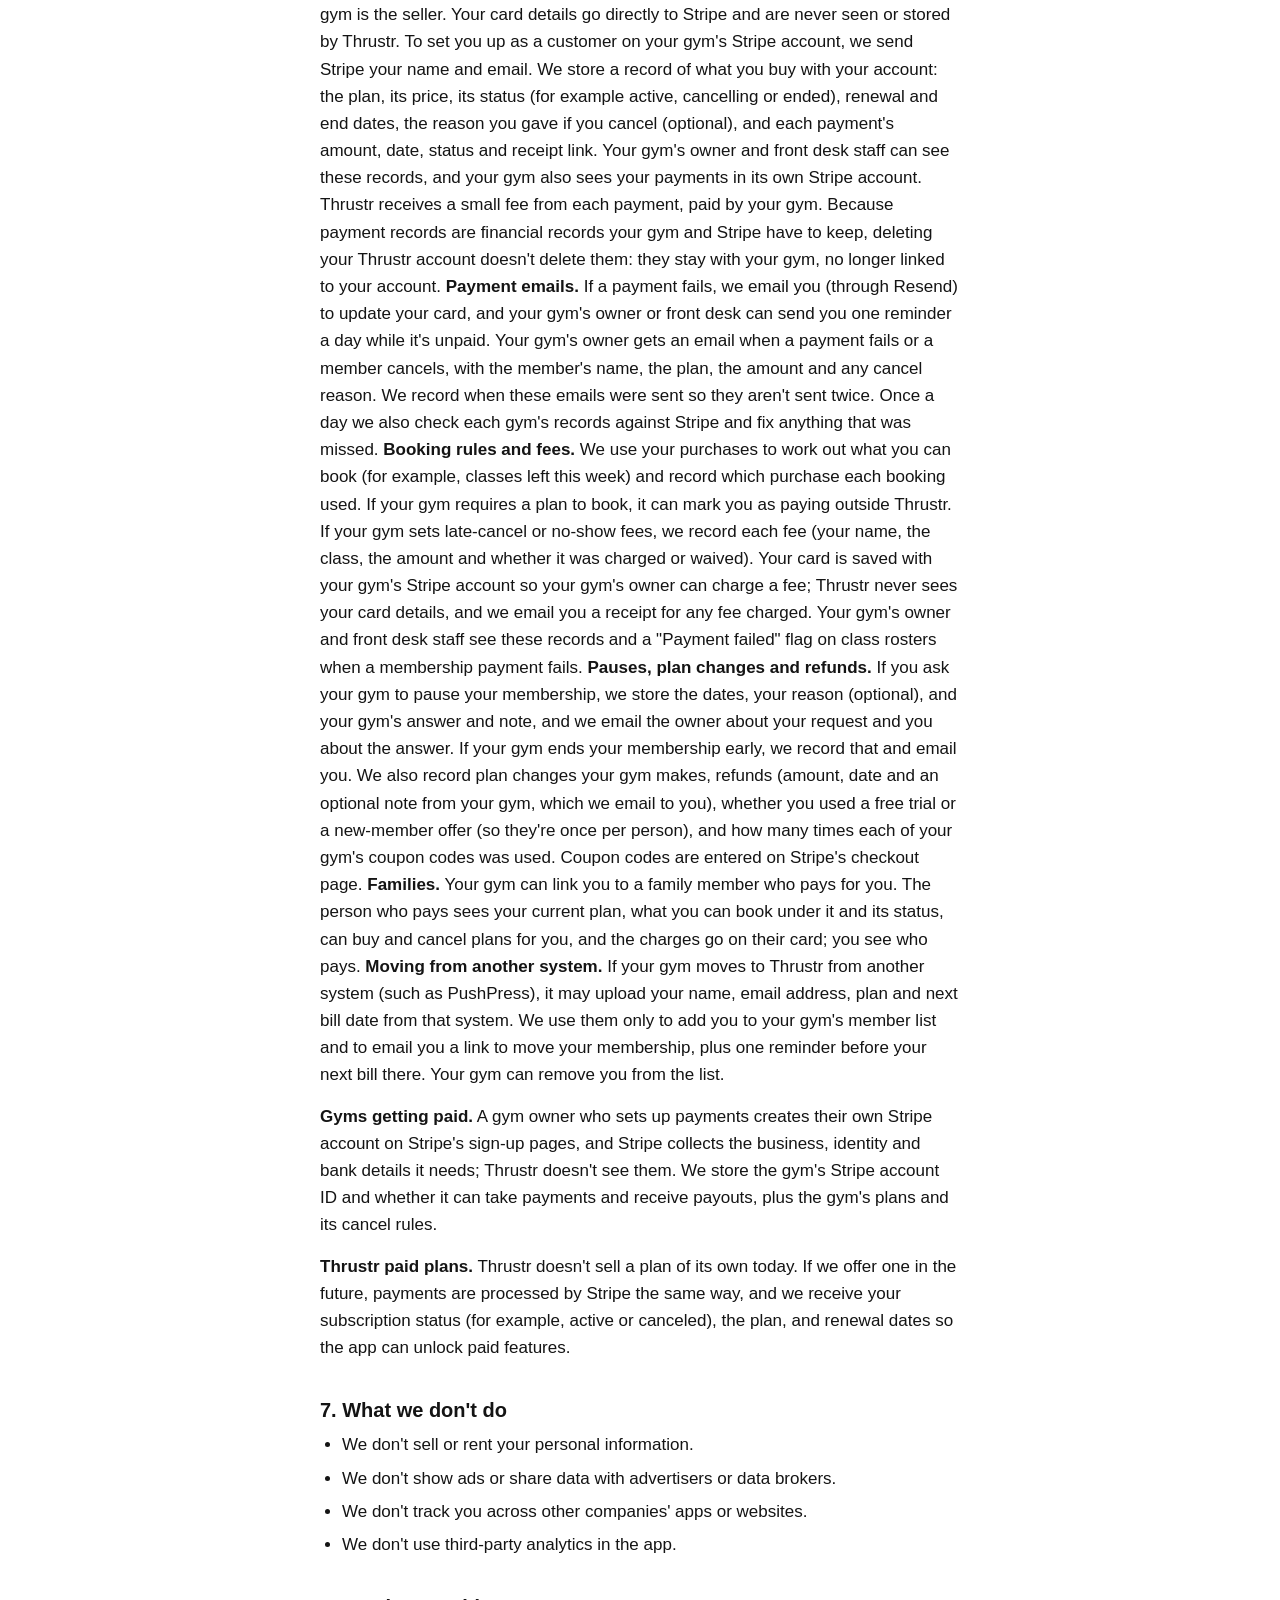
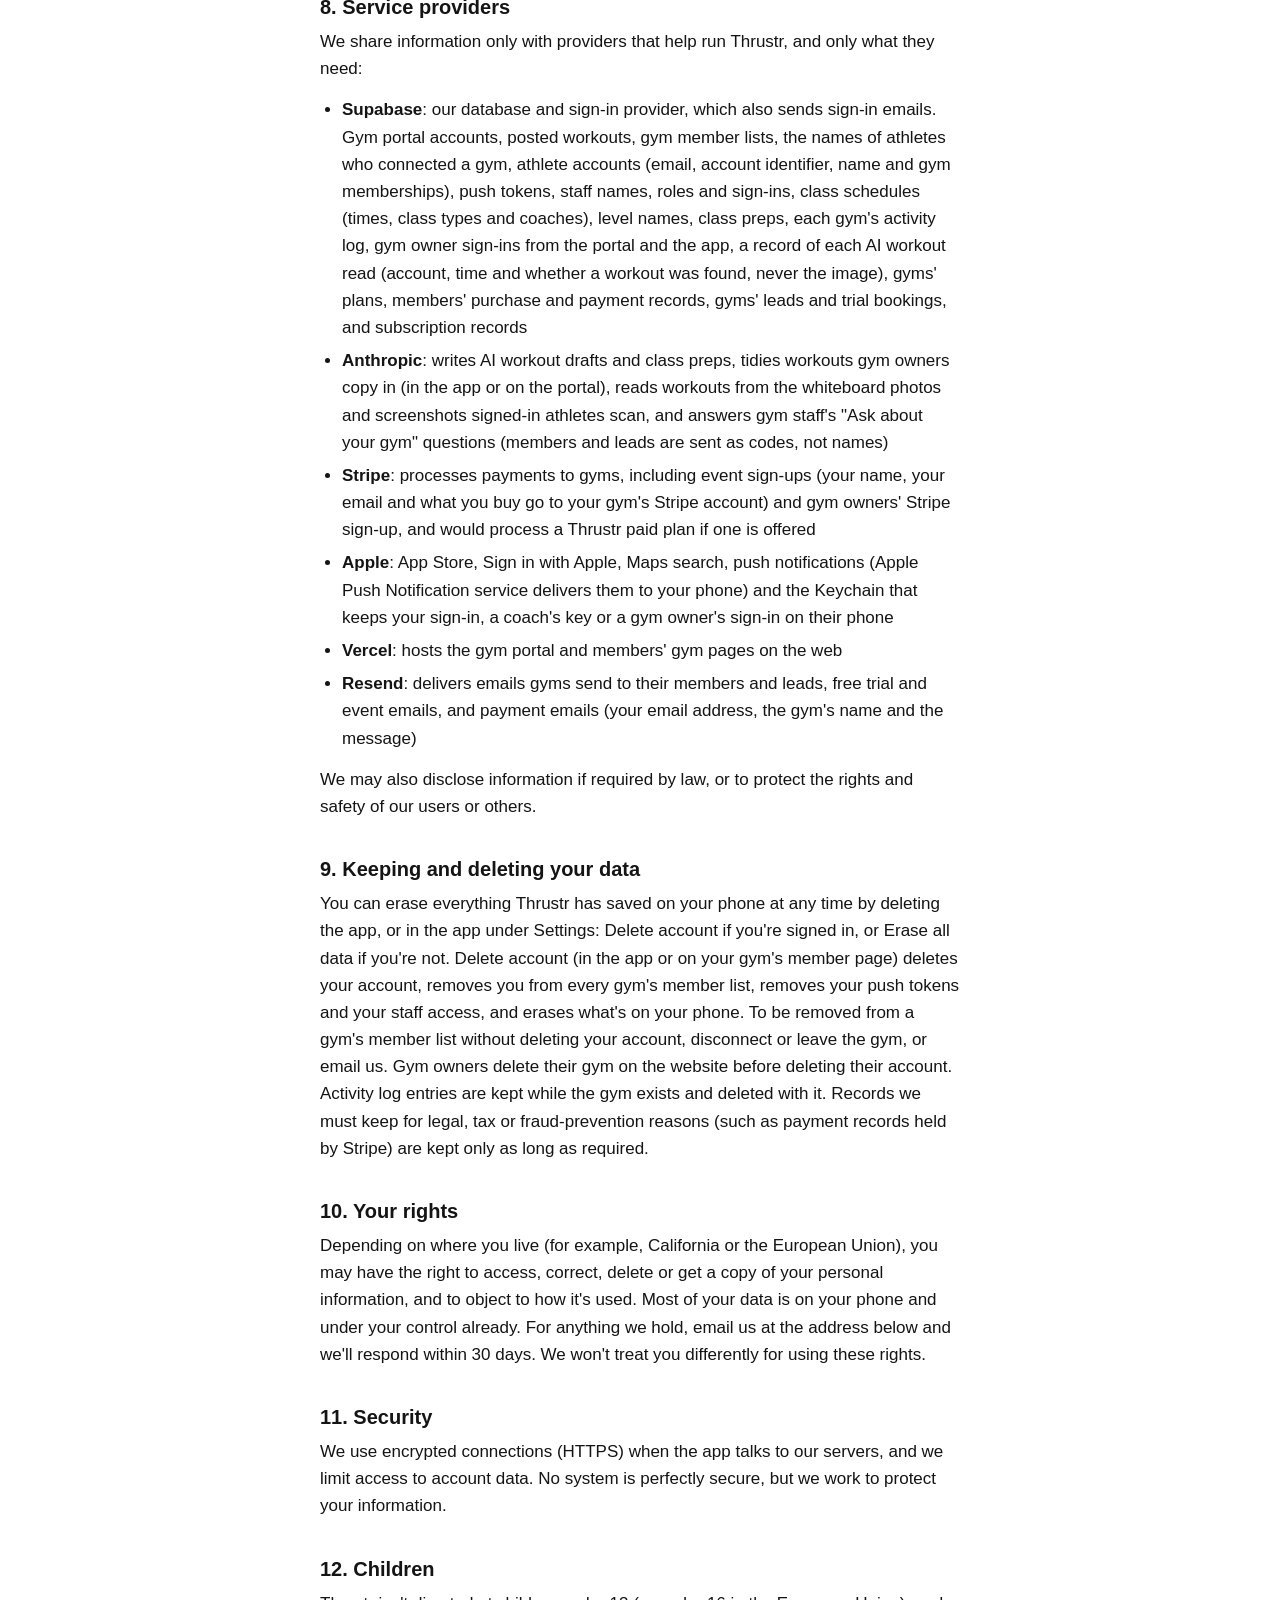
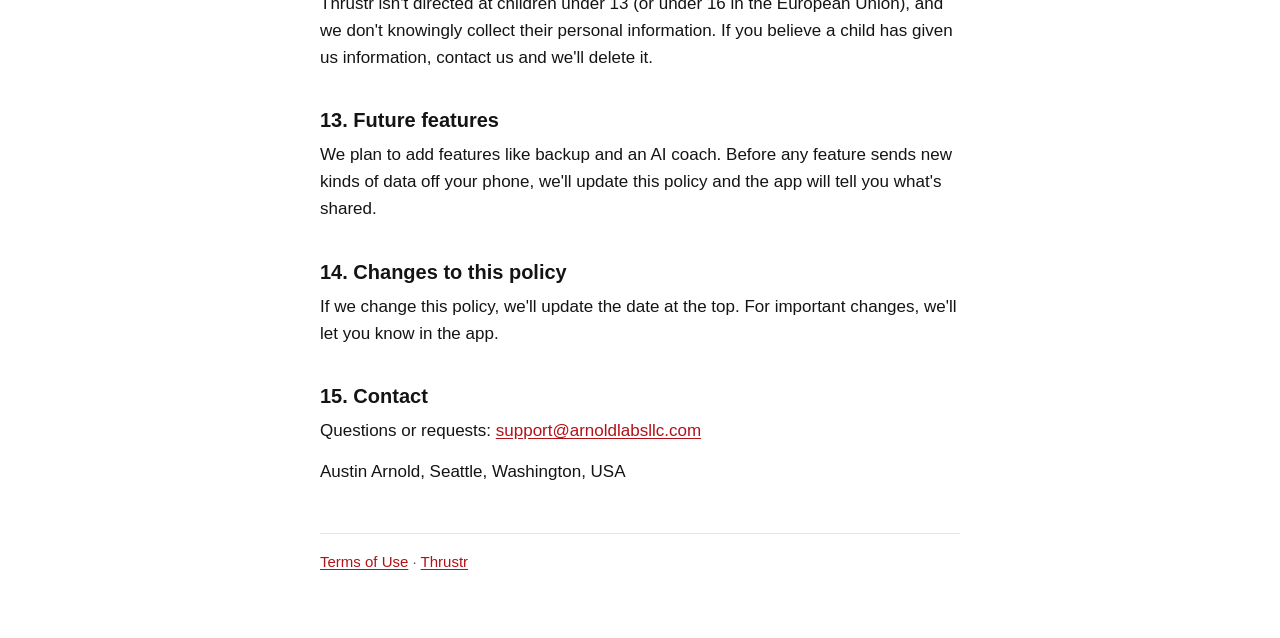
==== commit 9eae2b7e: "Privacy and terms: HYROX results, splits and standards Co-Authored-By: Claude Opus 5.5 <noreply@anth" ====
--- a/privacy.html
+++ b/privacy.html
@@ -11,7 +11,7 @@
 <main>
 <p class="eyebrow"><a href="index.html">Thrustr</a></p>
 <h1>Privacy Policy</h1>
-<p class="meta">Effective October 13, 2026</p>
+<p class="meta">Effective October 19, 2026</p>
 
 <p class="lead">Thrustr is a training log for CrossFit and strength athletes. The short version: your workouts stay on your phone, we don't sell your data, and we don't track you across other apps or websites. If you connect a gym that posts its workouts on Thrustr, that gym can see your name, and if you sign in, your email.</p>
 
@@ -48,6 +48,7 @@
 <p>To stop people from listing every gym, guessing gym codes or adding fake members, our server briefly uses the network (IP) address a request comes from to count how often it searches, looks up codes or joins gyms. We keep only the address and a count, and delete them within a day.</p>
 
 <h2>4. Notifications</h2>
+<p><strong>HYROX.</strong> What you train, your HYROX division and your HYROX splits are kept on your phone. To fill in station weights, the app downloads the current season's HYROX standards from our server; that request sends nothing about you.</p>
 <p>Reminders (like "log your results" after class or "rest is over") are scheduled on your phone. No notification content is sent to us.</p>
 <p>If you're signed in and allow notifications, the app sends our server a push token: a random address Apple gives your phone so it can receive notifications. We store it with your account so your gym (or Thrustr) can send you notifications through Apple, for example an announcement from your gym. Signing out removes it, and you can turn notifications off in your phone's Settings at any time.</p>
 
@@ -67,7 +68,7 @@
 <p>We store your account with our service provider Supabase: the account identifier, your email address, the name you entered in Thrustr, when the account was made, and which gyms you belong to. Your workouts, results, maxes and profile stay on your phone and are not uploaded.</p>
 <p><strong>What your gym sees when you're signed in.</strong> In addition to what's listed in section 3, the gym's owner and its front desk staff can see the email address on your account, so they can reach you. If you join a gym on its member page on the web, you're added to that gym's member list with your name and email. You can leave a gym, change your name, sign out or delete your account on that page or in the app.</p>
 <p><strong>Gym staff.</strong> A gym owner can invite staff to the portal as coaches or front desk. Staff who accept on the website sign in with their own email and password; we store which gym they work at, their role and their email. Coaches can see the gym's workouts, class schedule and class preps. Front desk staff can also see the gym's member list (names, email addresses, when members joined and last opened the app) and approve or remove members. Staff can't see members' workouts, results or maxes.</p>
-<p><strong>Results and leaderboards.</strong> If you're signed in and confirmed at a gym on Thrustr, when you finish a workout on a day your gym posted one, the app sends that day's result to your gym: each score (for example a time or rounds and reps, and whether it was Rx or scaled), your heaviest set of each lift that day, any PRs from the finish screen, and how hard it felt. It's shown with your name on the day's leaderboard to your gym's staff and its other signed-in members, on the gym's member page, and on the gym's TV page (a private link the gym opens on a screen in the gym, showing today's workout, first names and scores). Members can give fist bumps; we store who bumped which result. The rest of your workouts and history are never sent. Deleting the workout takes that day's result back off the leaderboard, and deleting your account removes all of them.</p>
+<p><strong>Results and leaderboards.</strong> If you're signed in and confirmed at a gym on Thrustr, when you finish a workout on a day your gym posted one, the app sends that day's result to your gym: each score (for example a time or rounds and reps, and whether it was Rx or scaled), your heaviest set of each lift that day, any PRs from the finish screen, and how hard it felt. For a HYROX workout it also sends your total time, your HYROX division (Open or Pro, men's or women's), whether you did it lighter than race weight, and each split: its name, distance or reps, weight and time (and Roxzone time, if you track it). It's shown with your name on the day's leaderboard to your gym's staff and its other signed-in members, on the gym's member page, and on the gym's TV page (a private link the gym opens on a screen in the gym, showing today's workout, first names and scores). HYROX times show on boards for each workout and division, and anyone who can see the leaderboard can open your splits; the fastest 1 km and station times of the day are listed with first names. Members can give fist bumps; we store who bumped which result. The rest of your workouts and history are never sent. Deleting the workout takes that day's result back off the leaderboard, and deleting your account removes all of them.</p>
 <p><strong>Announcements.</strong> Gym owners and front desk staff can post announcements. We store the title, message, who posted it and who it's for (everyone or one class type). Members see them in the app and on the member page for 30 days, and signed-in members who allow notifications get them as notifications. To send an announcement only to one class type, the app tells your gym which classes you take (for example CrossFit, Hyrox or a program your gym added).</p>
 <p><strong>Class booking and check-in.</strong> If you're signed in and confirmed at a gym on Thrustr, you can book classes in the app or on your gym's member page. We store each booking (the class, the day, your name, and whether you're booked, on the waitlist, cancelled, or cancelled late by your gym's rules) and each check-in (the class or open gym, the day and time, and how you checked in: the gym's door code, the front desk iPad, or a coach or staff member). When you scan your gym's door code, the app or the member page sends that code with your sign-in so we can check you in. Your gym's owner, coaches and front desk staff see who's booked and checked in for each class, and the owner and front desk see your attendance (visits, last visit, weeks in a row, upcoming bookings, no-shows and late cancels). Your gym's front desk iPad page (a private link the gym opens on its own device) shows the names of members booked for the current classes and lets members find their name to check in. If you move up from a waitlist, we send you a notification if you allowed them. Deleting your account removes your bookings. Your gym keeps its record of past check-ins (your name and the dates) for its attendance history, no longer linked to your account; email us to have those removed too.</p>
 <p><strong>Waivers.</strong> If your gym uses Thrustr for its waiver, you sign it in the app or on your gym's member page by typing your full name (a parent or guardian can sign for someone under 18). We store the waiver version and its exact text, the name you typed, who you signed for and your relationship to them, the date and time, and your device's IP address and app or browser details, so the gym has a record of the signature. Your gym's owner, coaches and front desk staff can see and print signed waivers. Because a signed waiver is a record your gym may need to keep, deleting your account doesn't delete your signatures: they stay with your gym, no longer linked to your account. Email us if you want them removed and we'll check with your gym.</p>
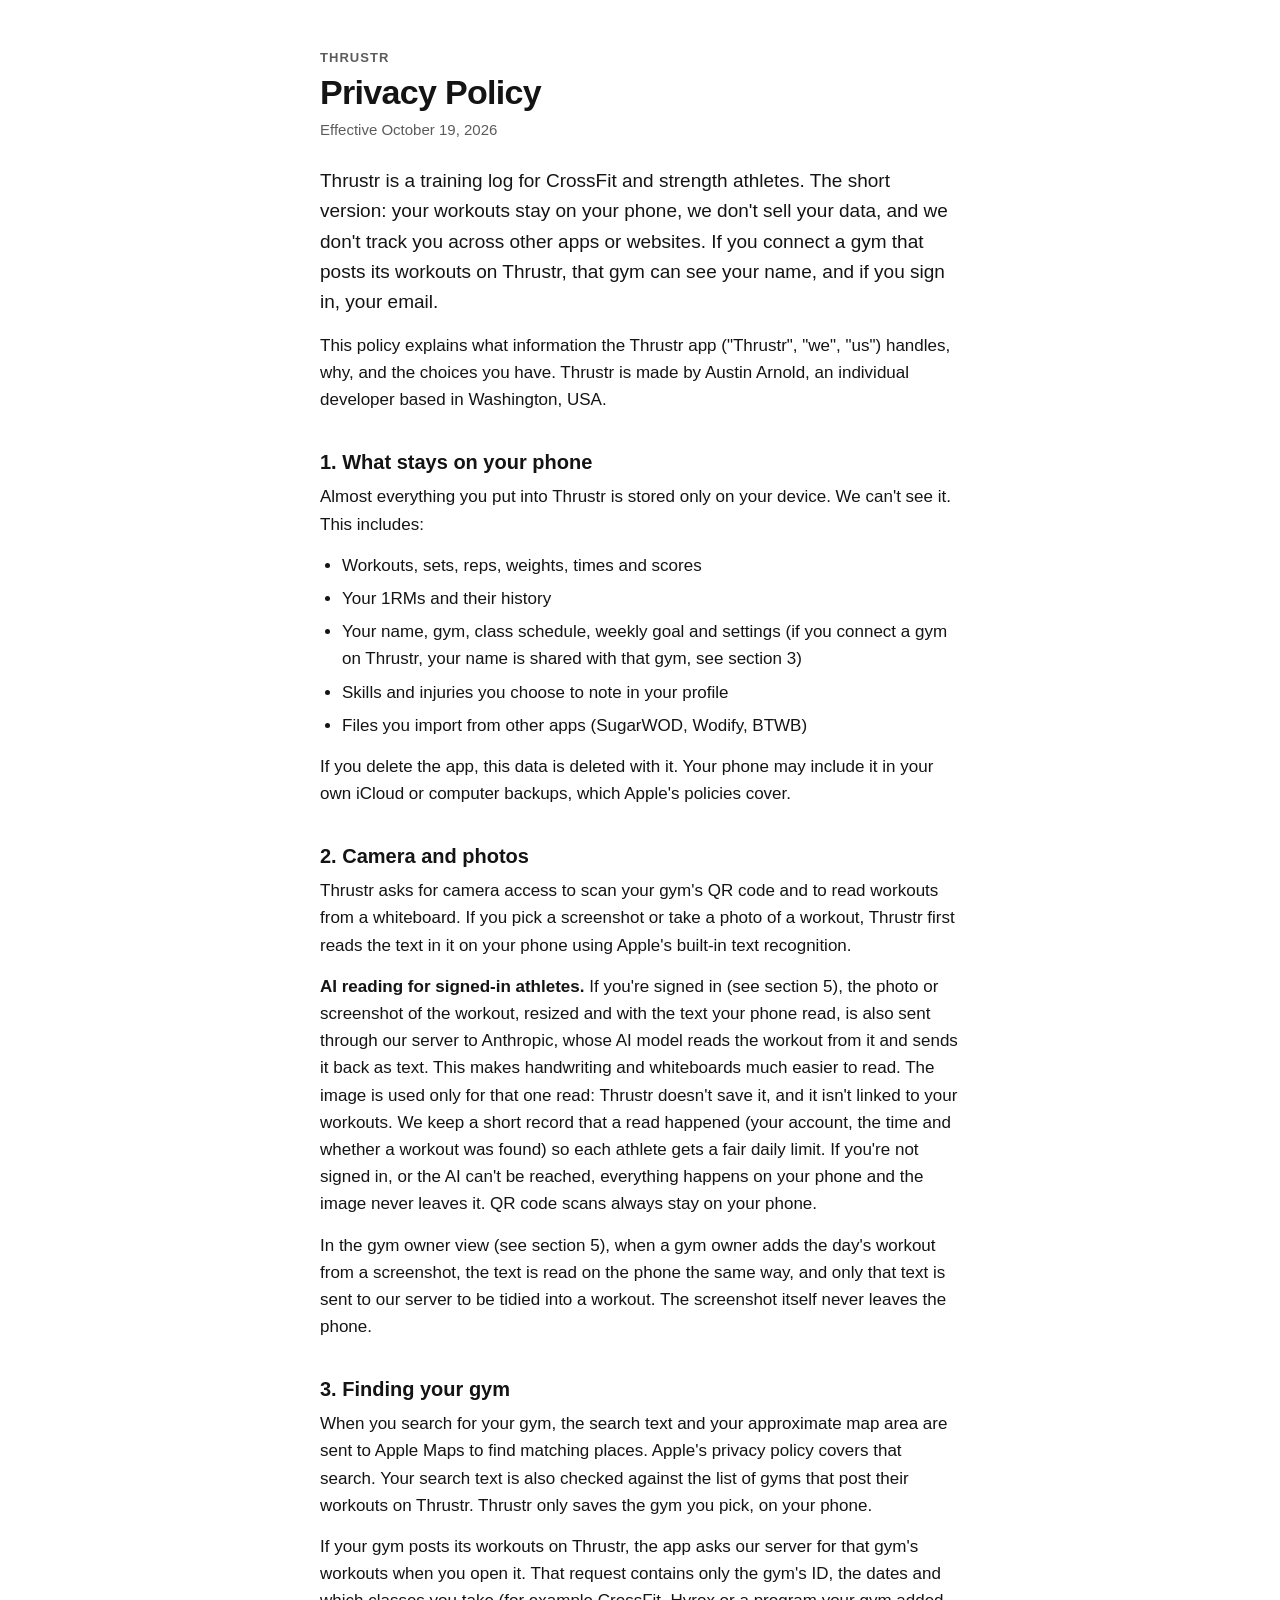
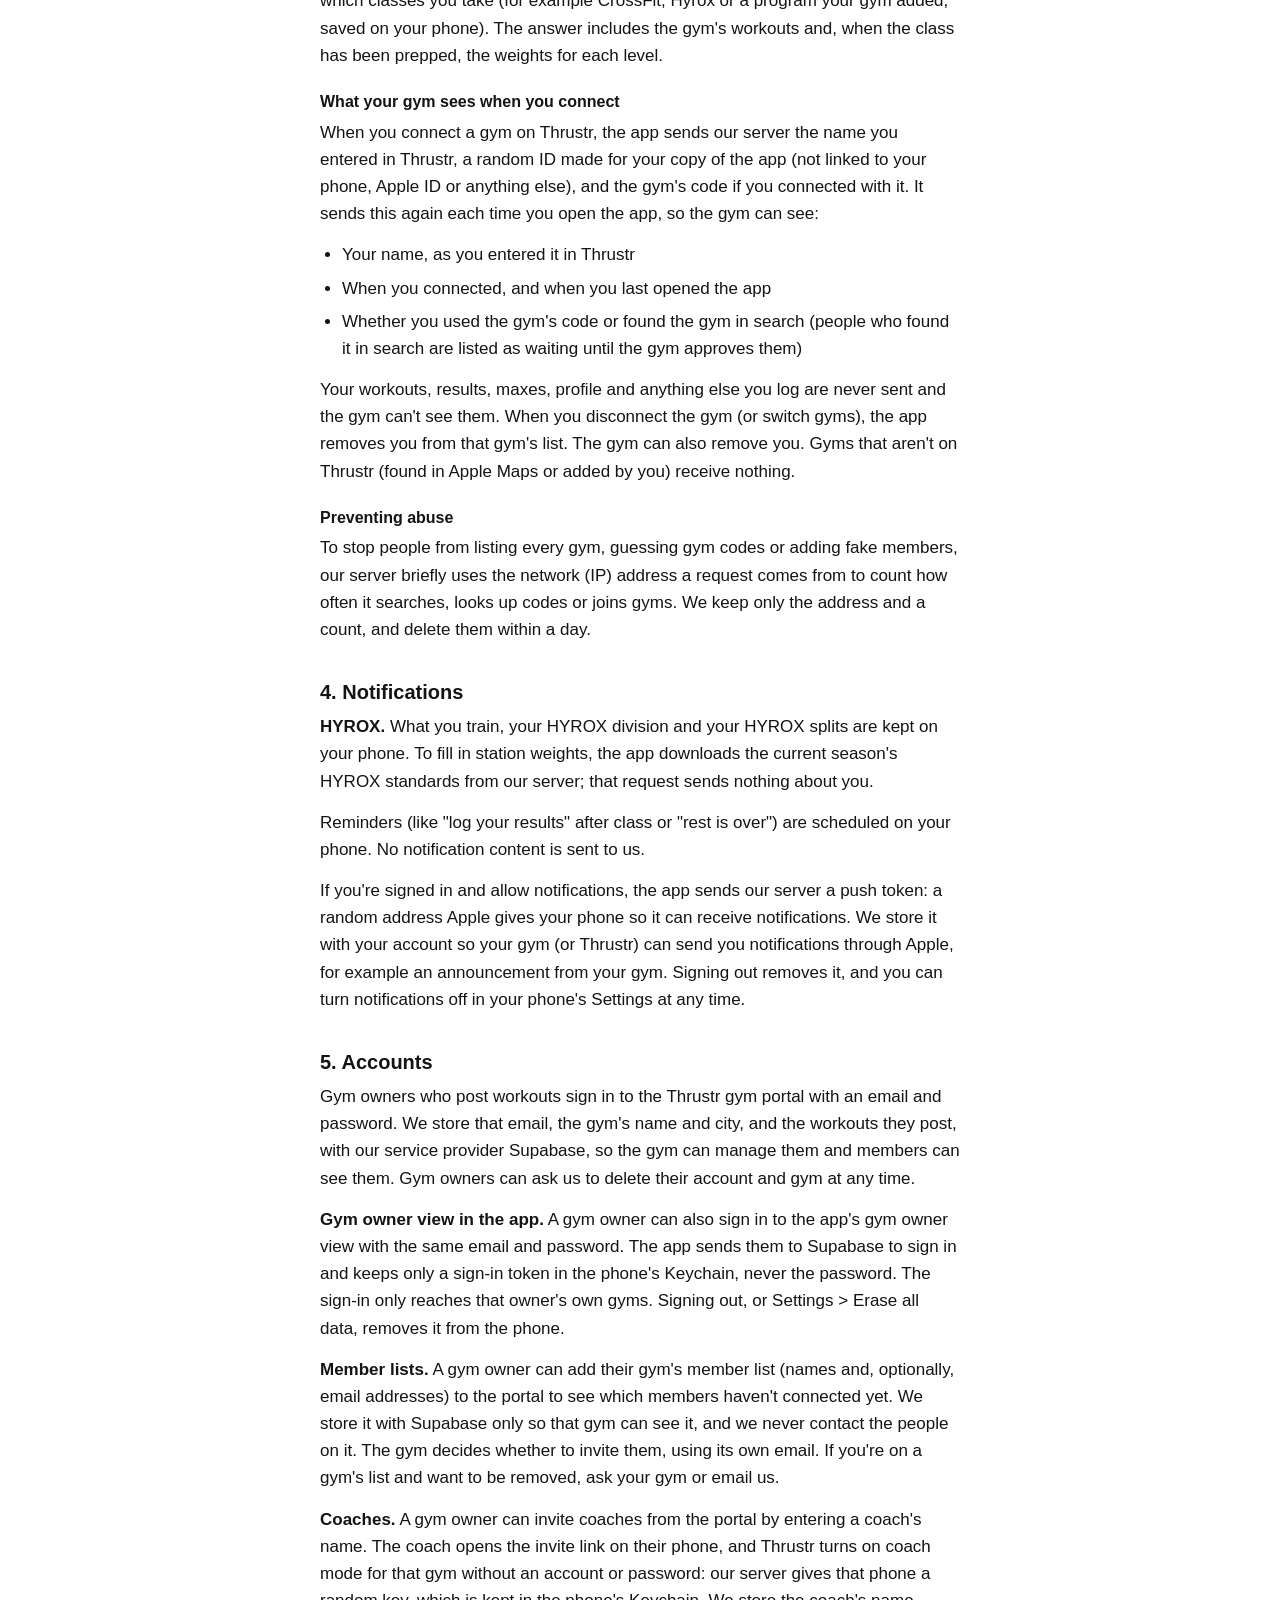
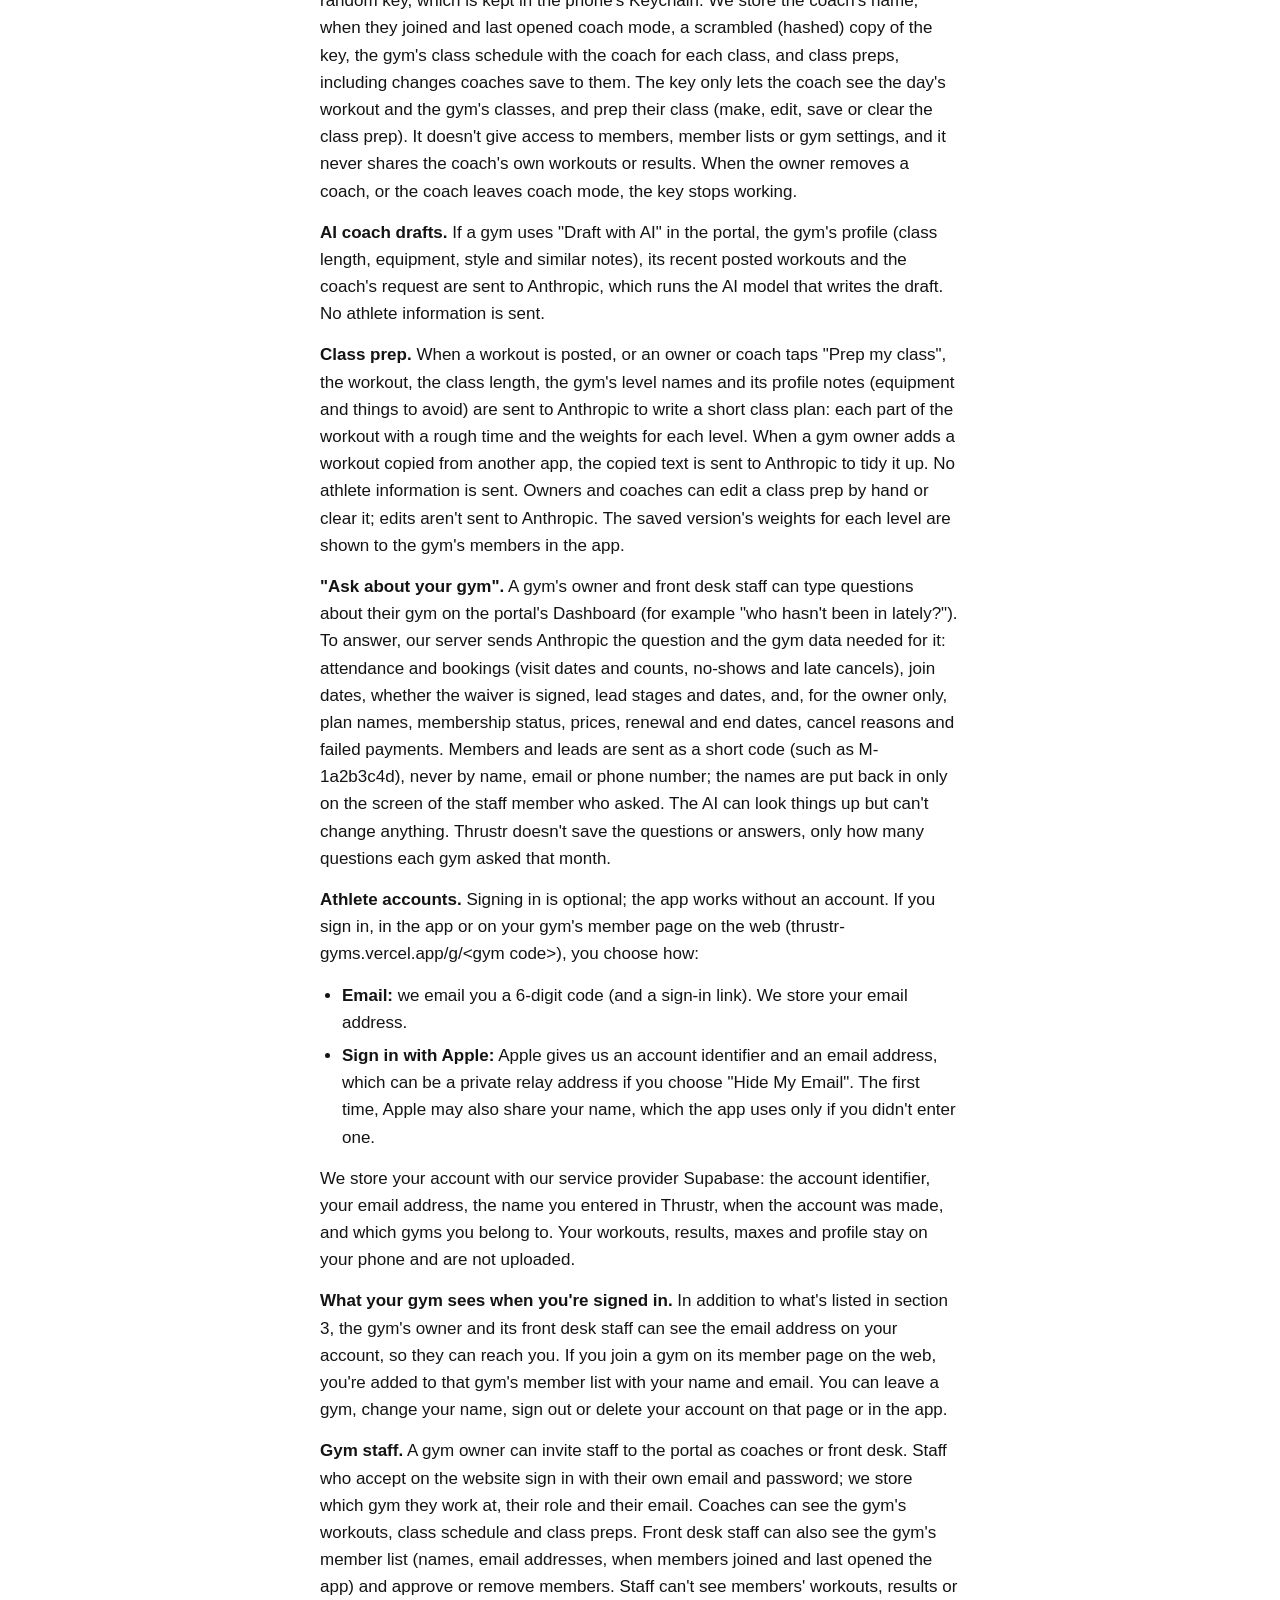
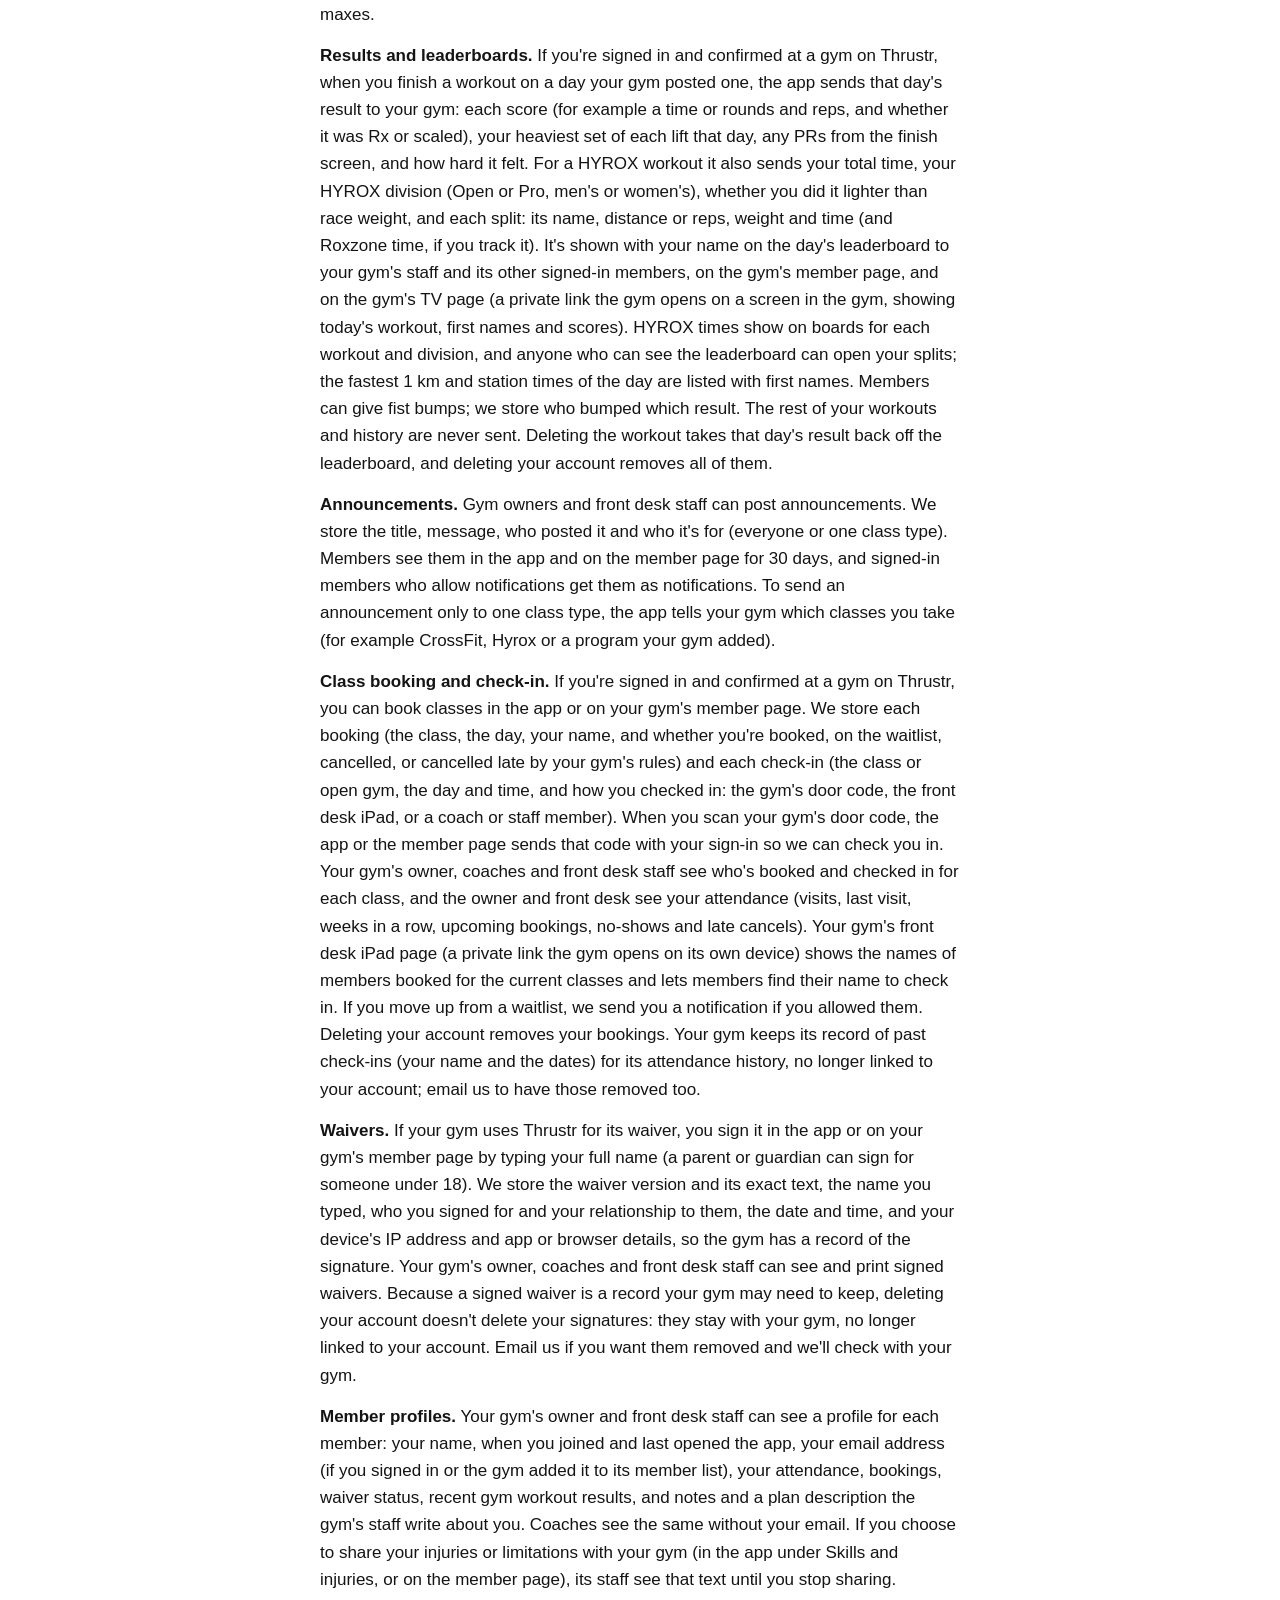
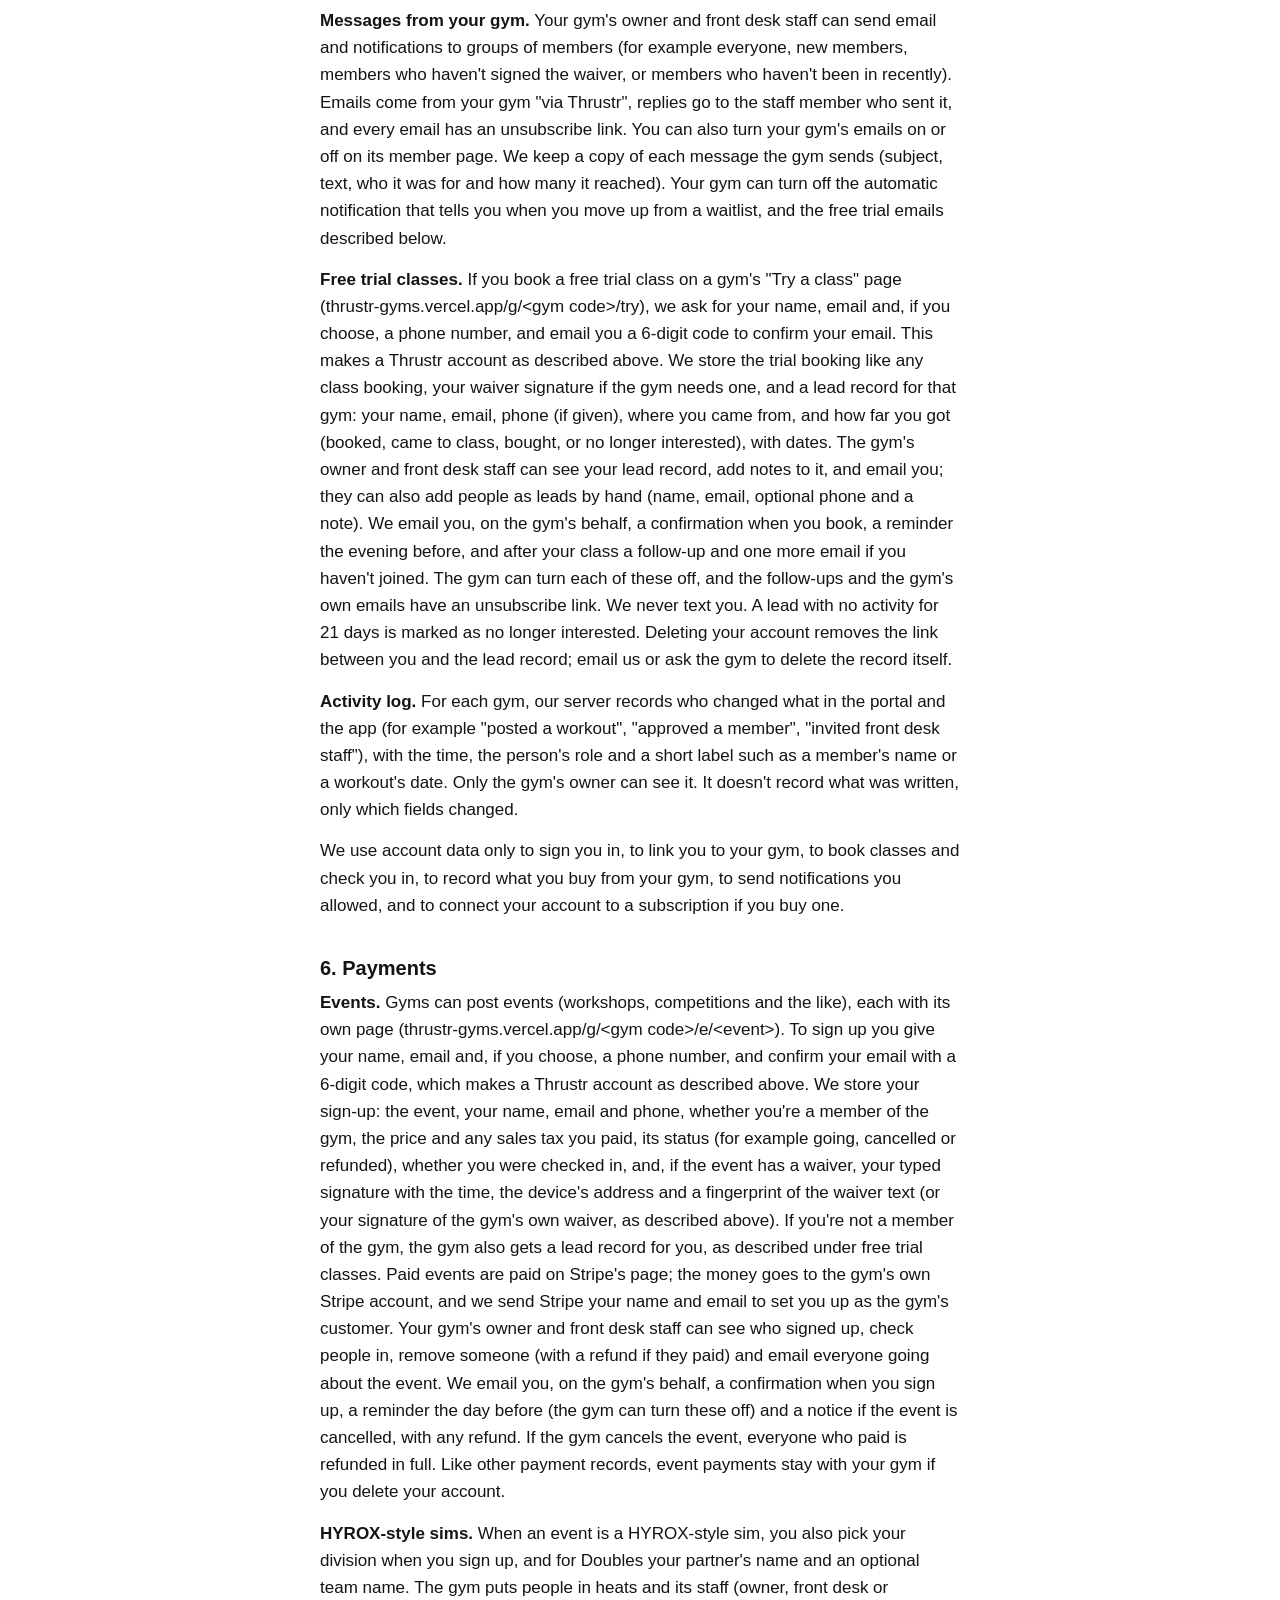
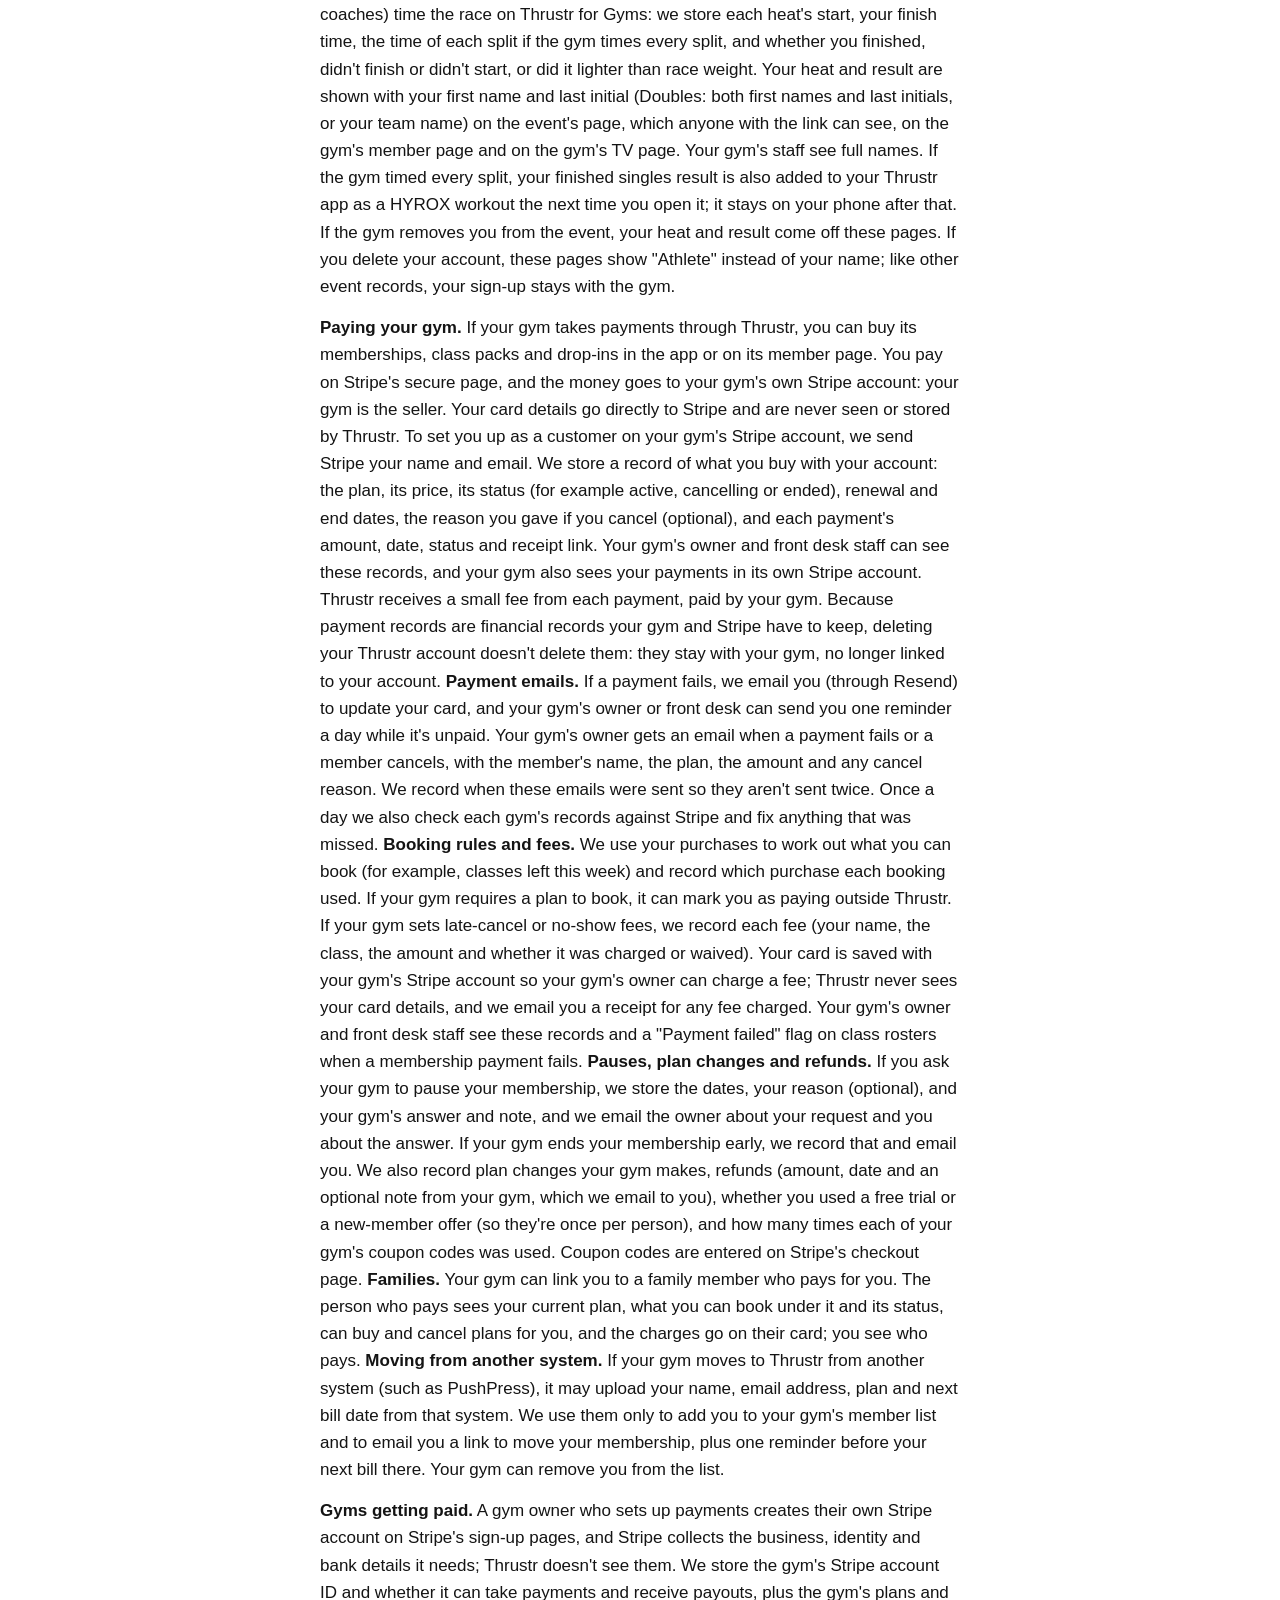
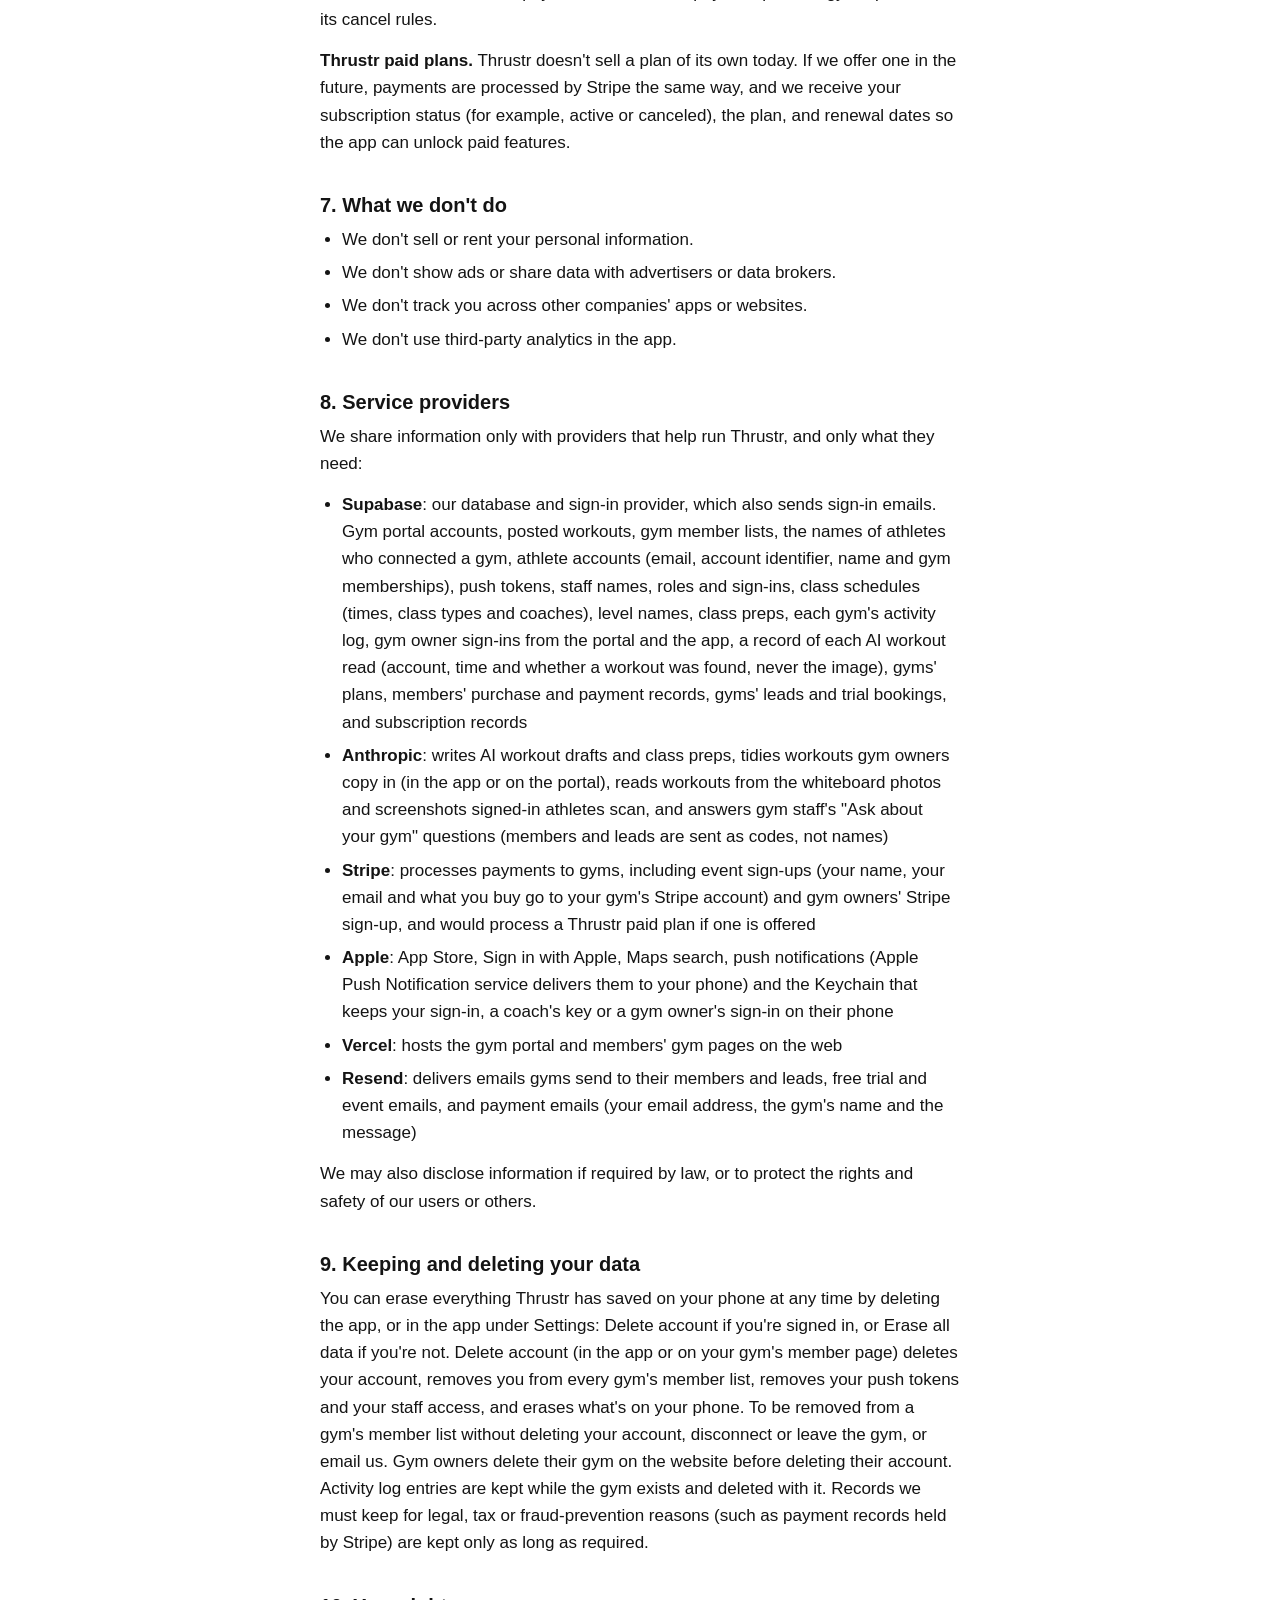
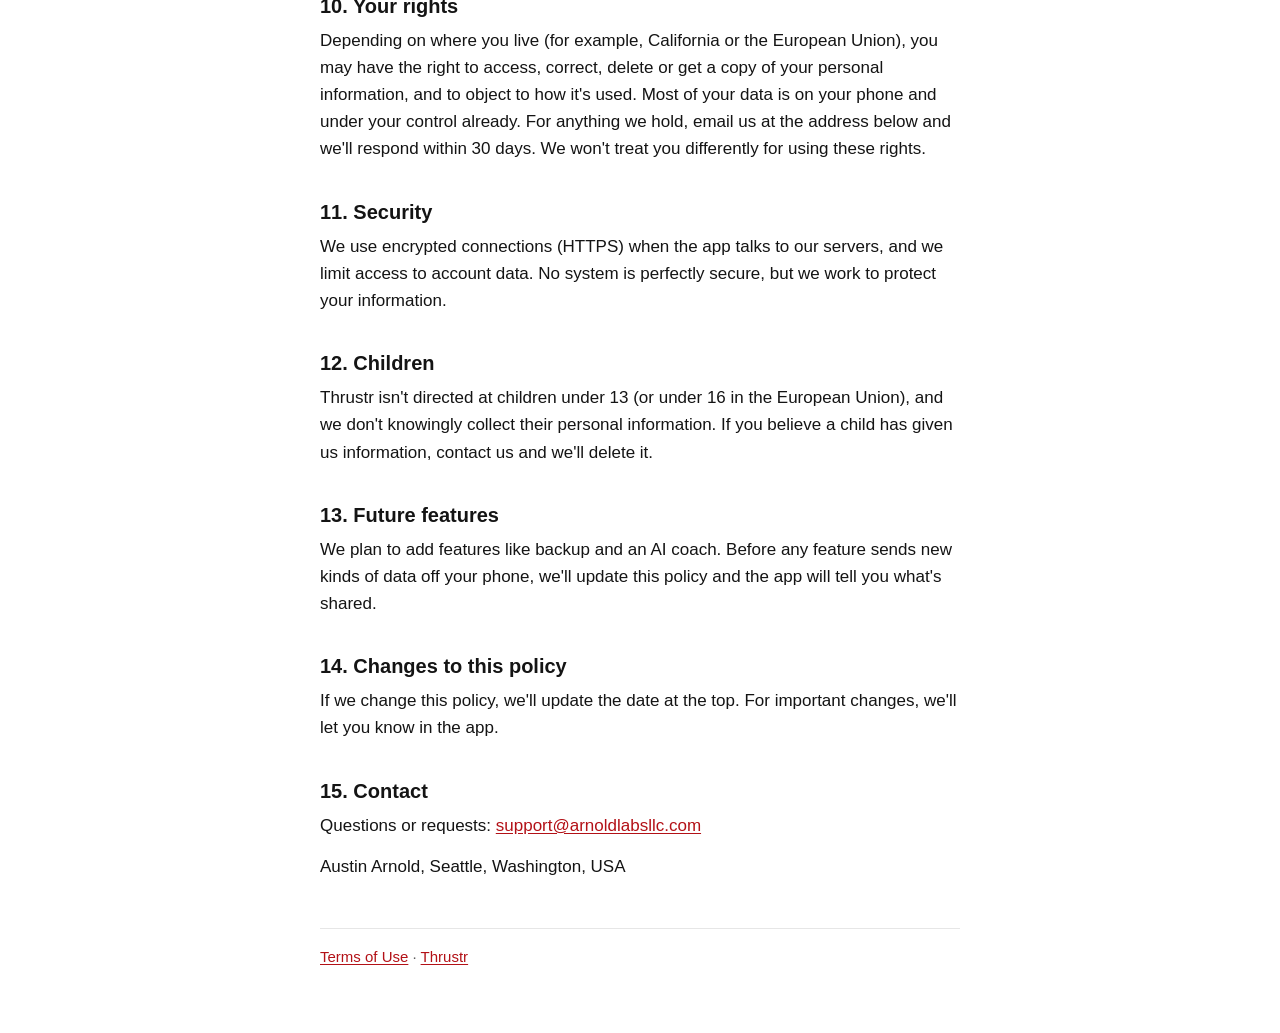
==== commit b8f1fc60: "Privacy and terms: HYROX-style sim events Co-Authored-By: Claude Opus 5.5 <noreply@anthropic.com> Cl" ====
--- a/privacy.html
+++ b/privacy.html
@@ -80,6 +80,7 @@
 
 <h2>6. Payments</h2>
 <p><strong>Events.</strong> Gyms can post events (workshops, competitions and the like), each with its own page (thrustr-gyms.vercel.app/g/&lt;gym code&gt;/e/&lt;event&gt;). To sign up you give your name, email and, if you choose, a phone number, and confirm your email with a 6-digit code, which makes a Thrustr account as described above. We store your sign-up: the event, your name, email and phone, whether you're a member of the gym, the price and any sales tax you paid, its status (for example going, cancelled or refunded), whether you were checked in, and, if the event has a waiver, your typed signature with the time, the device's address and a fingerprint of the waiver text (or your signature of the gym's own waiver, as described above). If you're not a member of the gym, the gym also gets a lead record for you, as described under free trial classes. Paid events are paid on Stripe's page; the money goes to the gym's own Stripe account, and we send Stripe your name and email to set you up as the gym's customer. Your gym's owner and front desk staff can see who signed up, check people in, remove someone (with a refund if they paid) and email everyone going about the event. We email you, on the gym's behalf, a confirmation when you sign up, a reminder the day before (the gym can turn these off) and a notice if the event is cancelled, with any refund. If the gym cancels the event, everyone who paid is refunded in full. Like other payment records, event payments stay with your gym if you delete your account.</p>
+<p><strong>HYROX-style sims.</strong> When an event is a HYROX-style sim, you also pick your division when you sign up, and for Doubles your partner's name and an optional team name. The gym puts people in heats and its staff (owner, front desk or coaches) time the race on Thrustr for Gyms: we store each heat's start, your finish time, the time of each split if the gym times every split, and whether you finished, didn't finish or didn't start, or did it lighter than race weight. Your heat and result are shown with your first name and last initial (Doubles: both first names and last initials, or your team name) on the event's page, which anyone with the link can see, on the gym's member page and on the gym's TV page. Your gym's staff see full names. If the gym timed every split, your finished singles result is also added to your Thrustr app as a HYROX workout the next time you open it; it stays on your phone after that. If the gym removes you from the event, your heat and result come off these pages. If you delete your account, these pages show "Athlete" instead of your name; like other event records, your sign-up stays with the gym.</p>
 <p><strong>Paying your gym.</strong> If your gym takes payments through Thrustr, you can buy its memberships, class packs and drop-ins in the app or on its member page. You pay on Stripe's secure page, and the money goes to your gym's own Stripe account: your gym is the seller. Your card details go directly to Stripe and are never seen or stored by Thrustr. To set you up as a customer on your gym's Stripe account, we send Stripe your name and email. We store a record of what you buy with your account: the plan, its price, its status (for example active, cancelling or ended), renewal and end dates, the reason you gave if you cancel (optional), and each payment's amount, date, status and receipt link. Your gym's owner and front desk staff can see these records, and your gym also sees your payments in its own Stripe account. Thrustr receives a small fee from each payment, paid by your gym. Because payment records are financial records your gym and Stripe have to keep, deleting your Thrustr account doesn't delete them: they stay with your gym, no longer linked to your account. <strong>Payment emails.</strong> If a payment fails, we email you (through Resend) to update your card, and your gym's owner or front desk can send you one reminder a day while it's unpaid. Your gym's owner gets an email when a payment fails or a member cancels, with the member's name, the plan, the amount and any cancel reason. We record when these emails were sent so they aren't sent twice. Once a day we also check each gym's records against Stripe and fix anything that was missed. <strong>Booking rules and fees.</strong> We use your purchases to work out what you can book (for example, classes left this week) and record which purchase each booking used. If your gym requires a plan to book, it can mark you as paying outside Thrustr. If your gym sets late-cancel or no-show fees, we record each fee (your name, the class, the amount and whether it was charged or waived). Your card is saved with your gym's Stripe account so your gym's owner can charge a fee; Thrustr never sees your card details, and we email you a receipt for any fee charged. Your gym's owner and front desk staff see these records and a "Payment failed" flag on class rosters when a membership payment fails. <strong>Pauses, plan changes and refunds.</strong> If you ask your gym to pause your membership, we store the dates, your reason (optional), and your gym's answer and note, and we email the owner about your request and you about the answer. If your gym ends your membership early, we record that and email you. We also record plan changes your gym makes, refunds (amount, date and an optional note from your gym, which we email to you), whether you used a free trial or a new-member offer (so they're once per person), and how many times each of your gym's coupon codes was used. Coupon codes are entered on Stripe's checkout page. <strong>Families.</strong> Your gym can link you to a family member who pays for you. The person who pays sees your current plan, what you can book under it and its status, can buy and cancel plans for you, and the charges go on their card; you see who pays. <strong>Moving from another system.</strong> If your gym moves to Thrustr from another system (such as PushPress), it may upload your name, email address, plan and next bill date from that system. We use them only to add you to your gym's member list and to email you a link to move your membership, plus one reminder before your next bill there. Your gym can remove you from the list.</p>
 <p><strong>Gyms getting paid.</strong> A gym owner who sets up payments creates their own Stripe account on Stripe's sign-up pages, and Stripe collects the business, identity and bank details it needs; Thrustr doesn't see them. We store the gym's Stripe account ID and whether it can take payments and receive payouts, plus the gym's plans and its cancel rules.</p>
 <p><strong>Thrustr paid plans.</strong> Thrustr doesn't sell a plan of its own today. If we offer one in the future, payments are processed by Stripe the same way, and we receive your subscription status (for example, active or canceled), the plan, and renewal dates so the app can unlock paid features.</p>
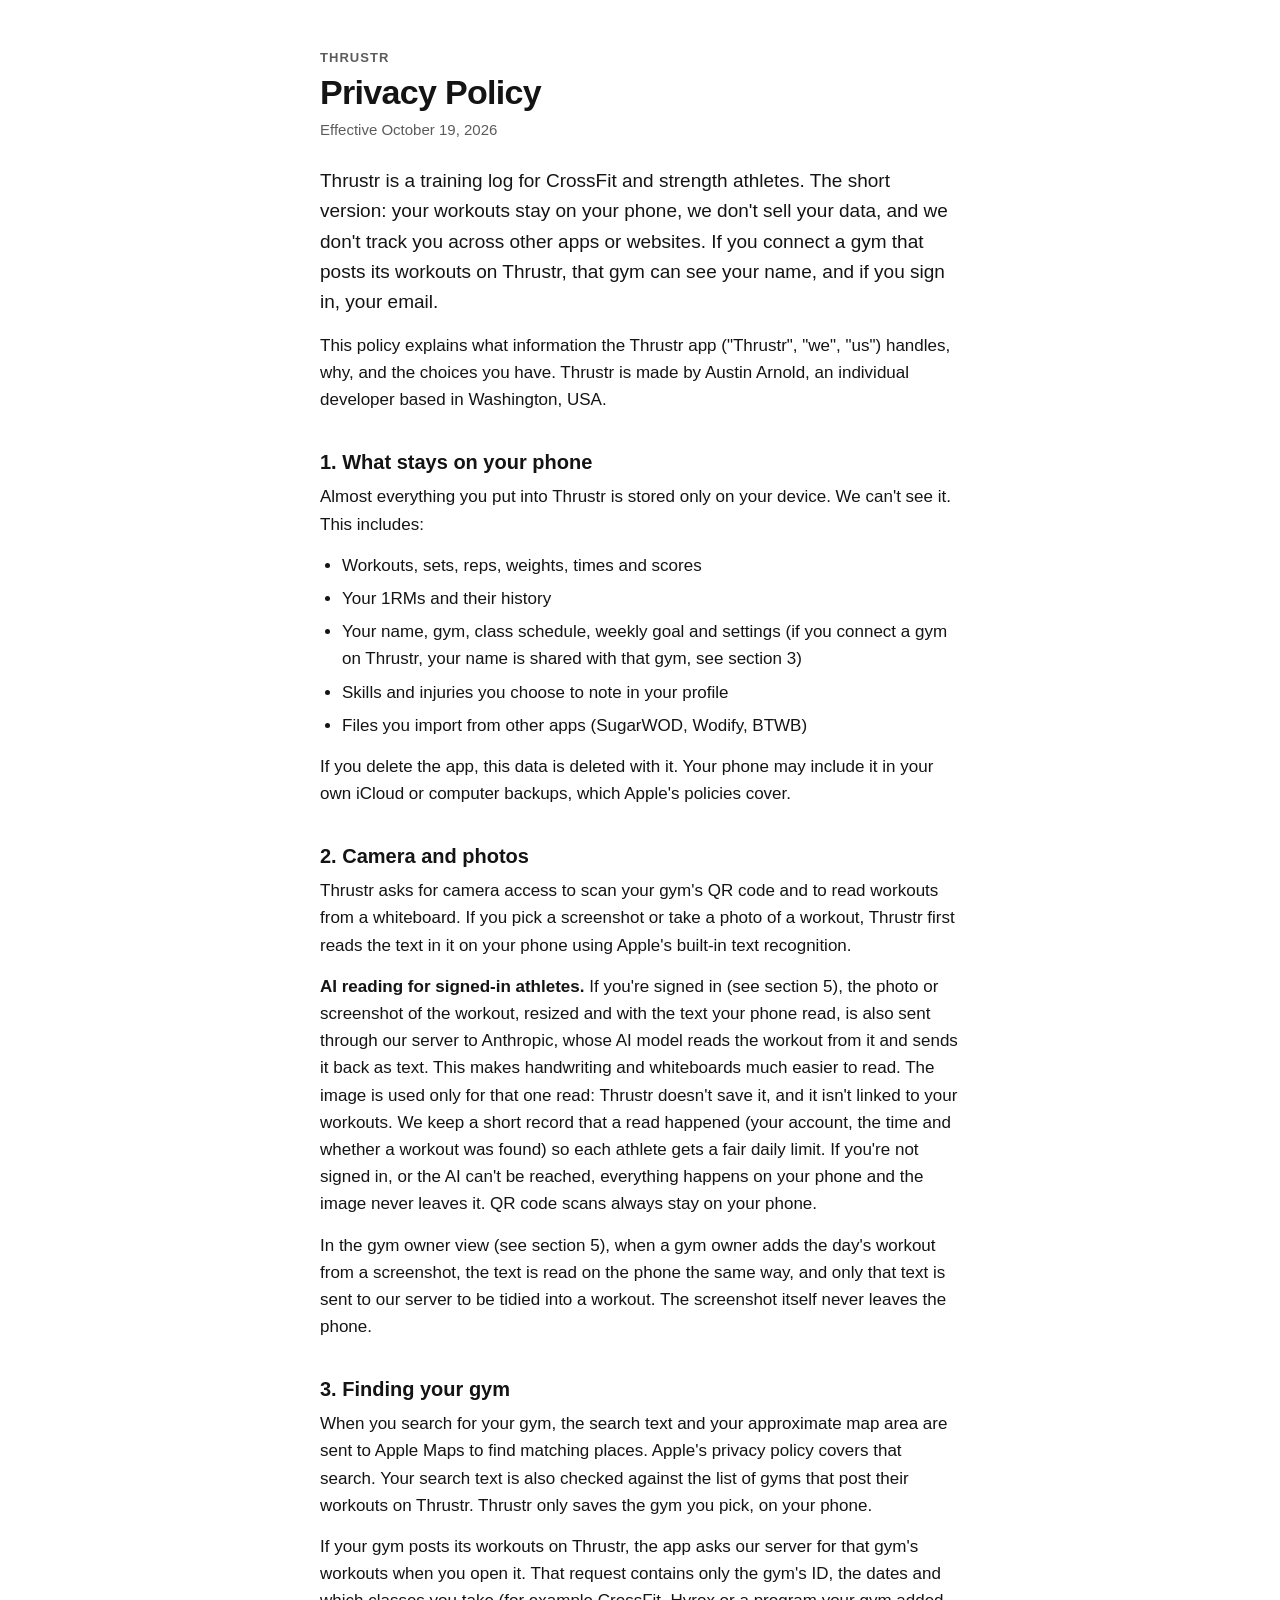
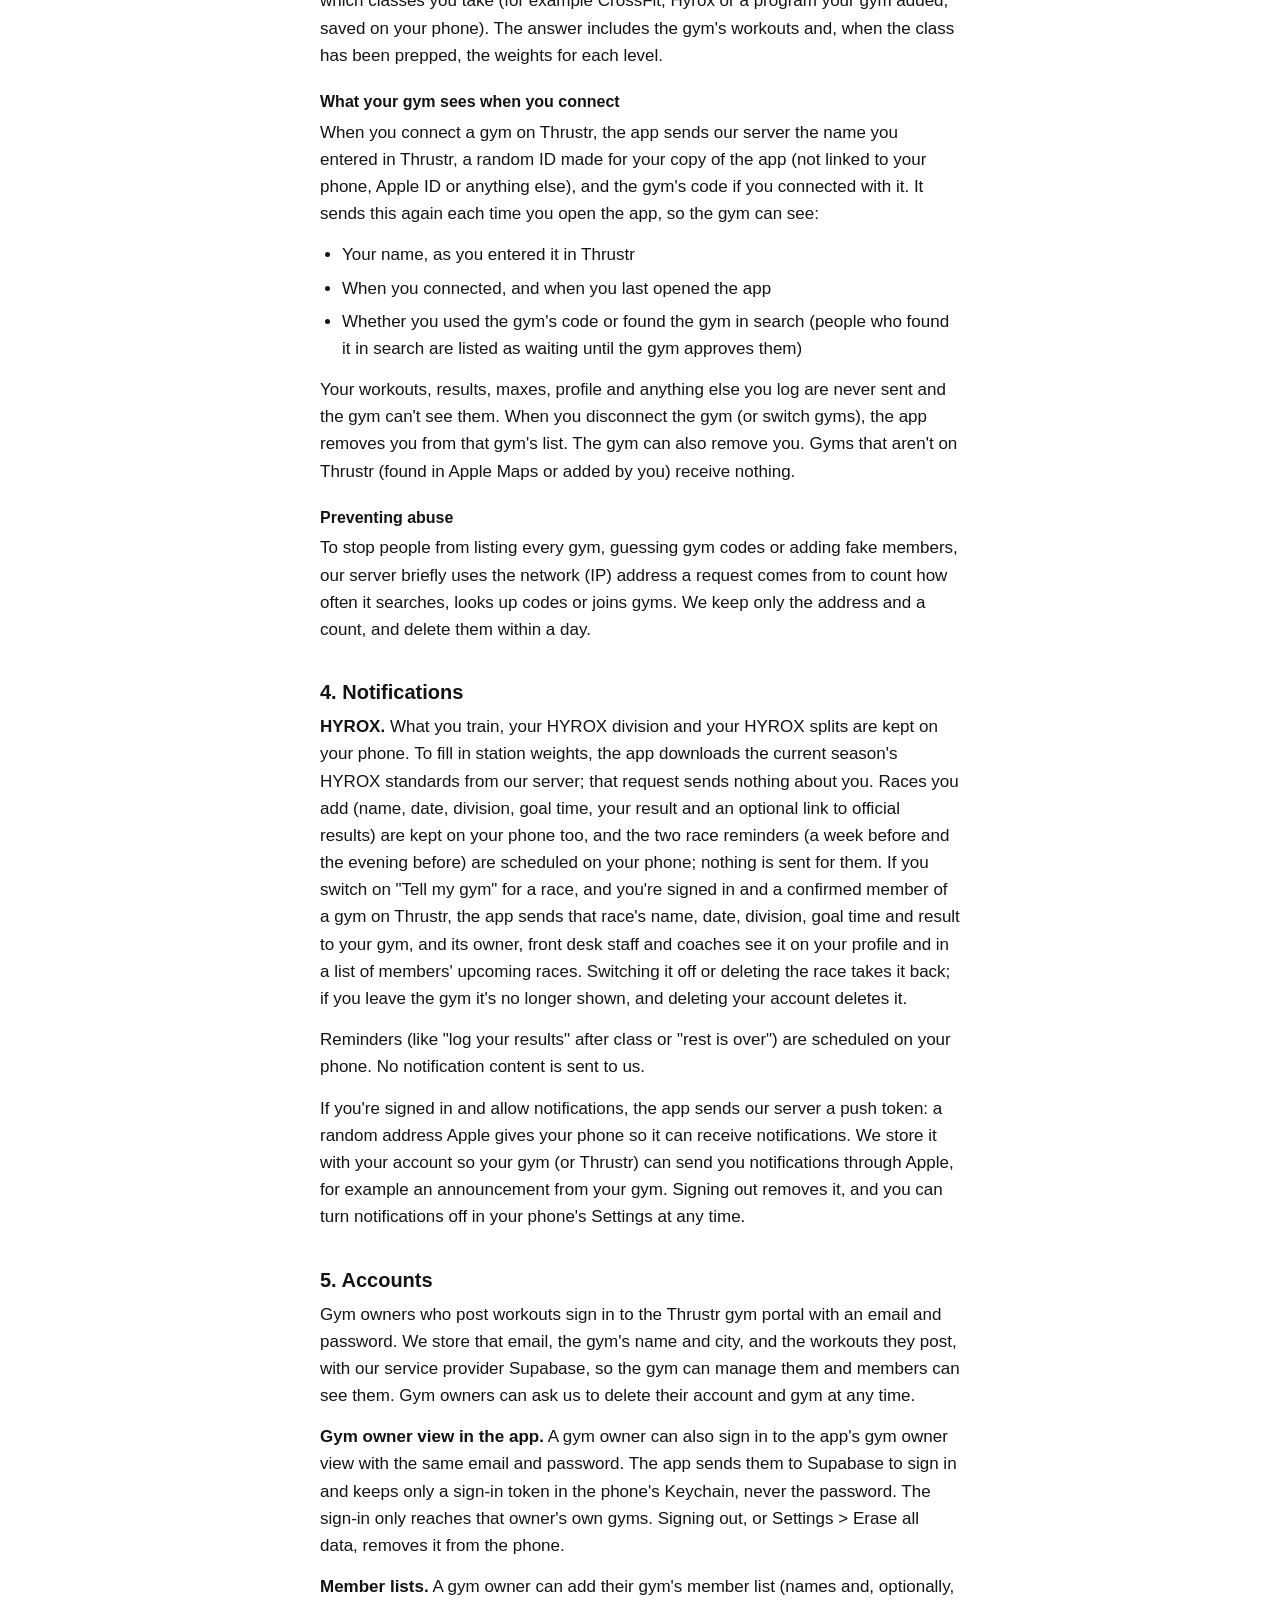
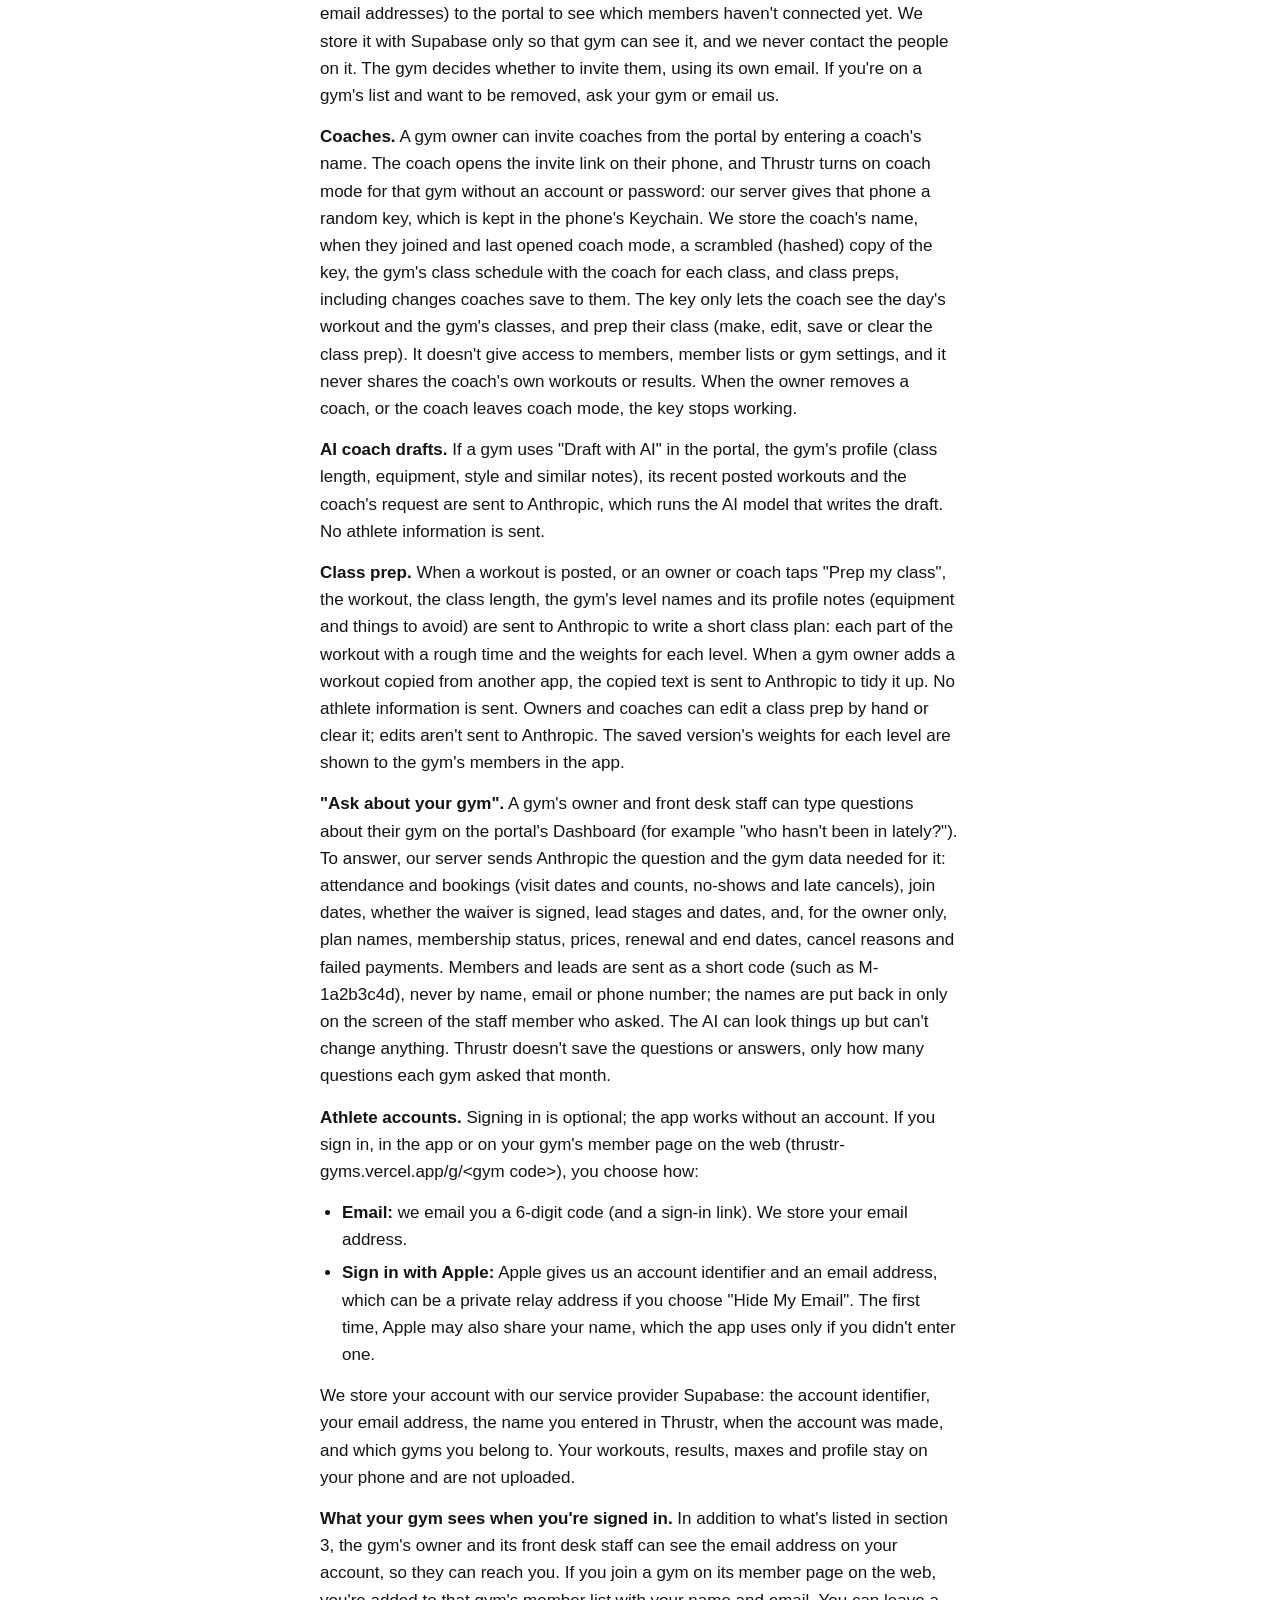
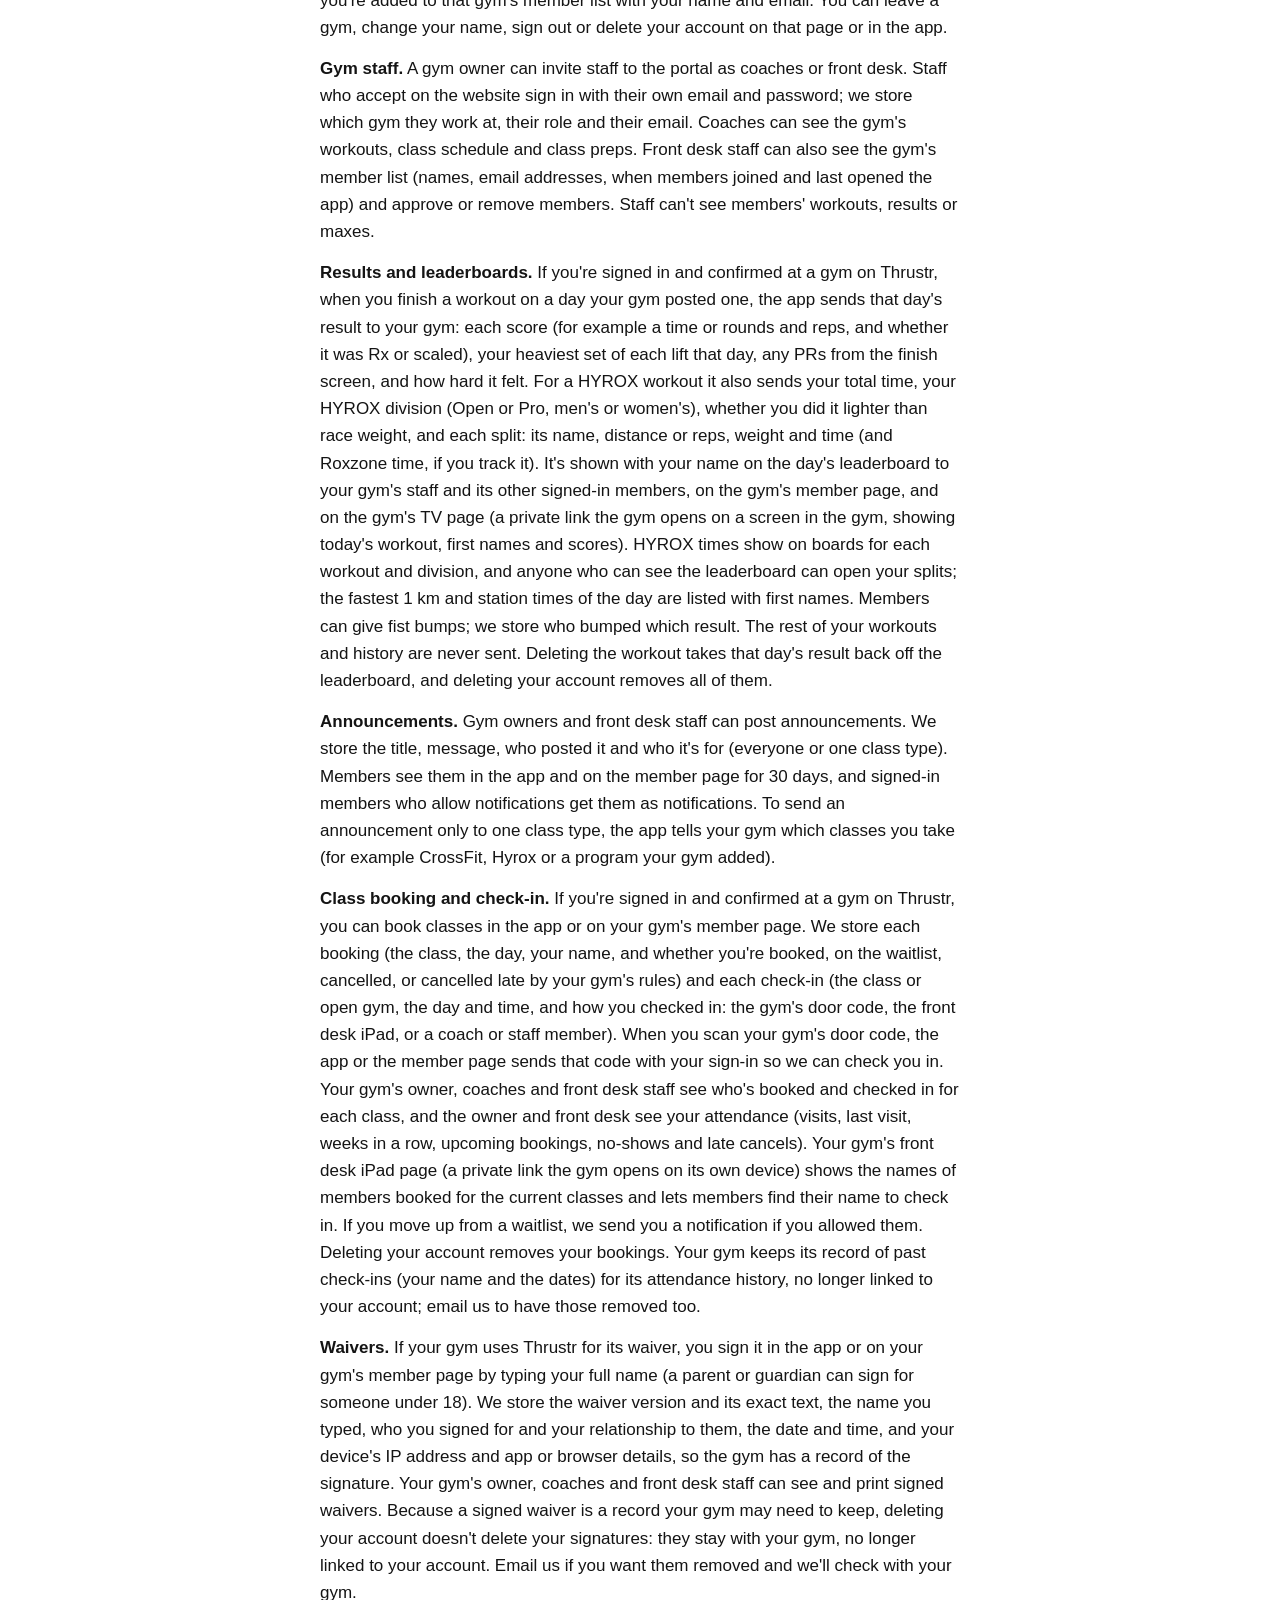
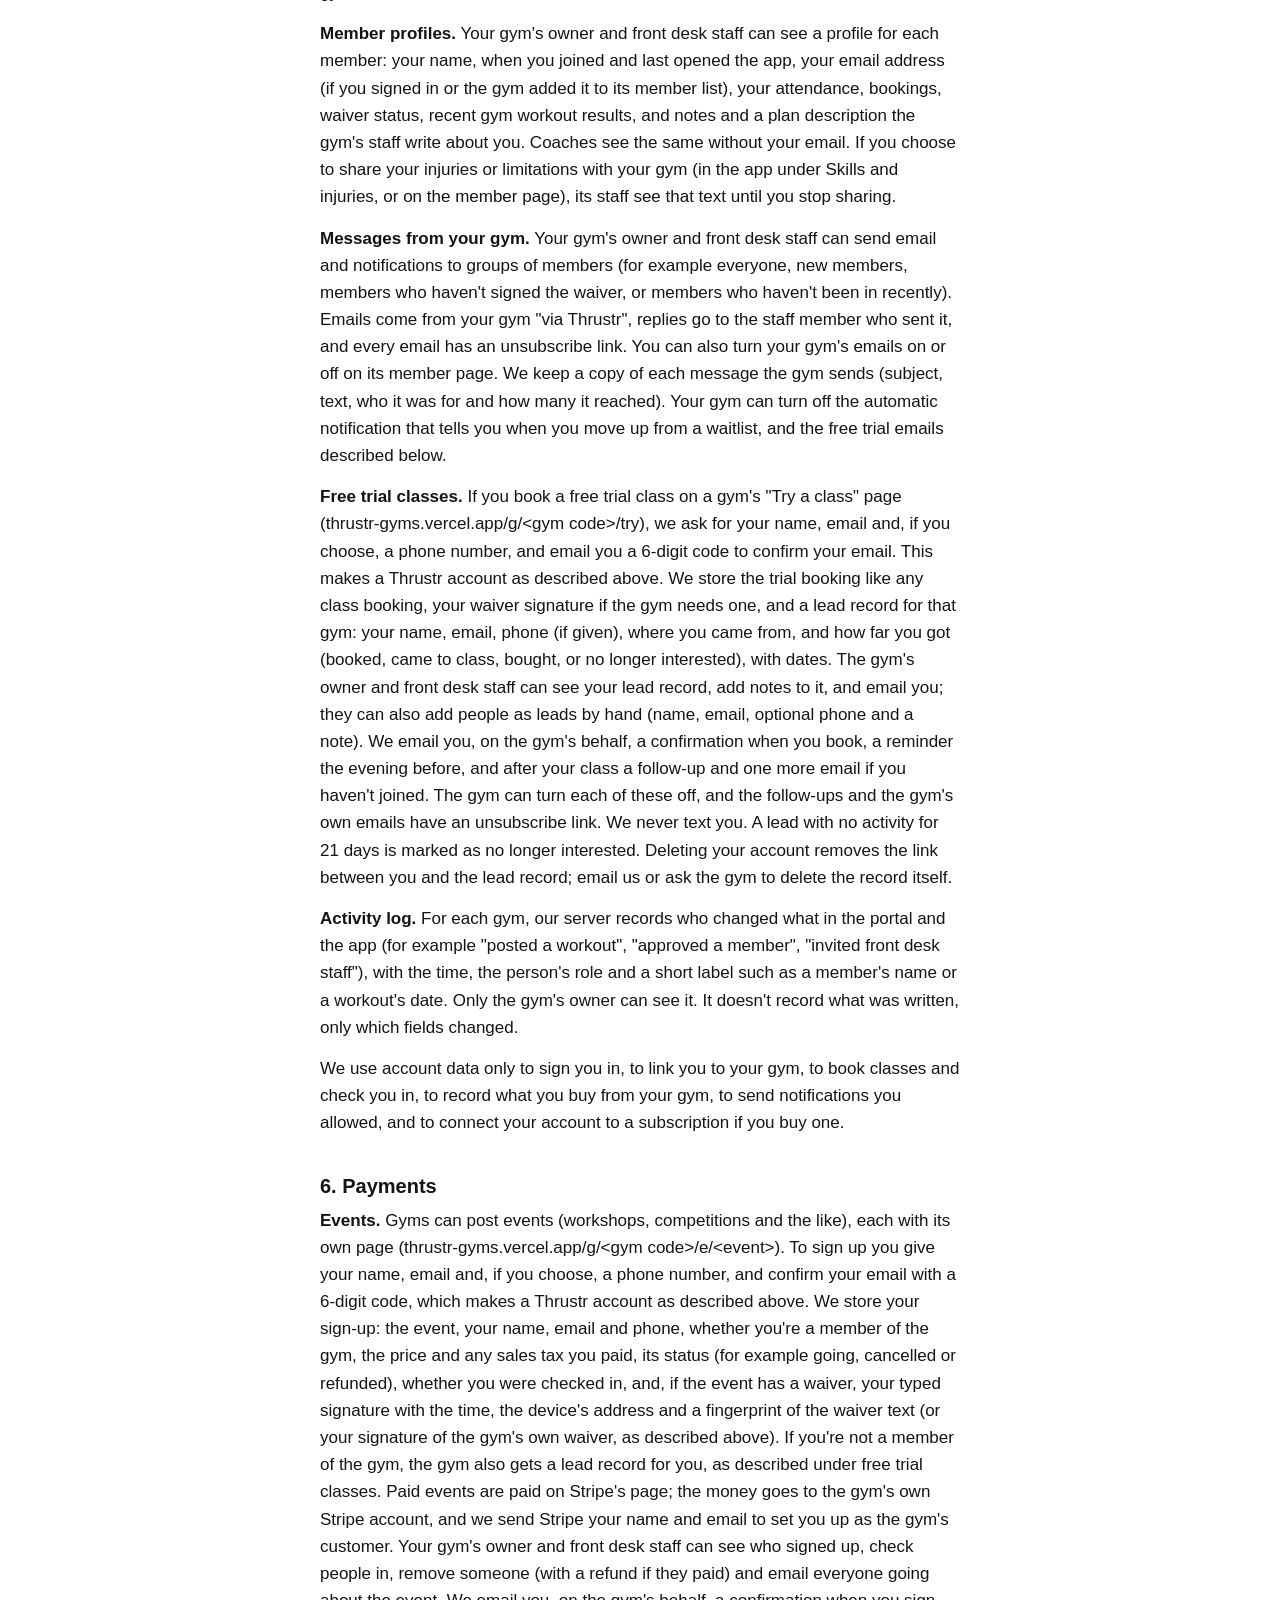
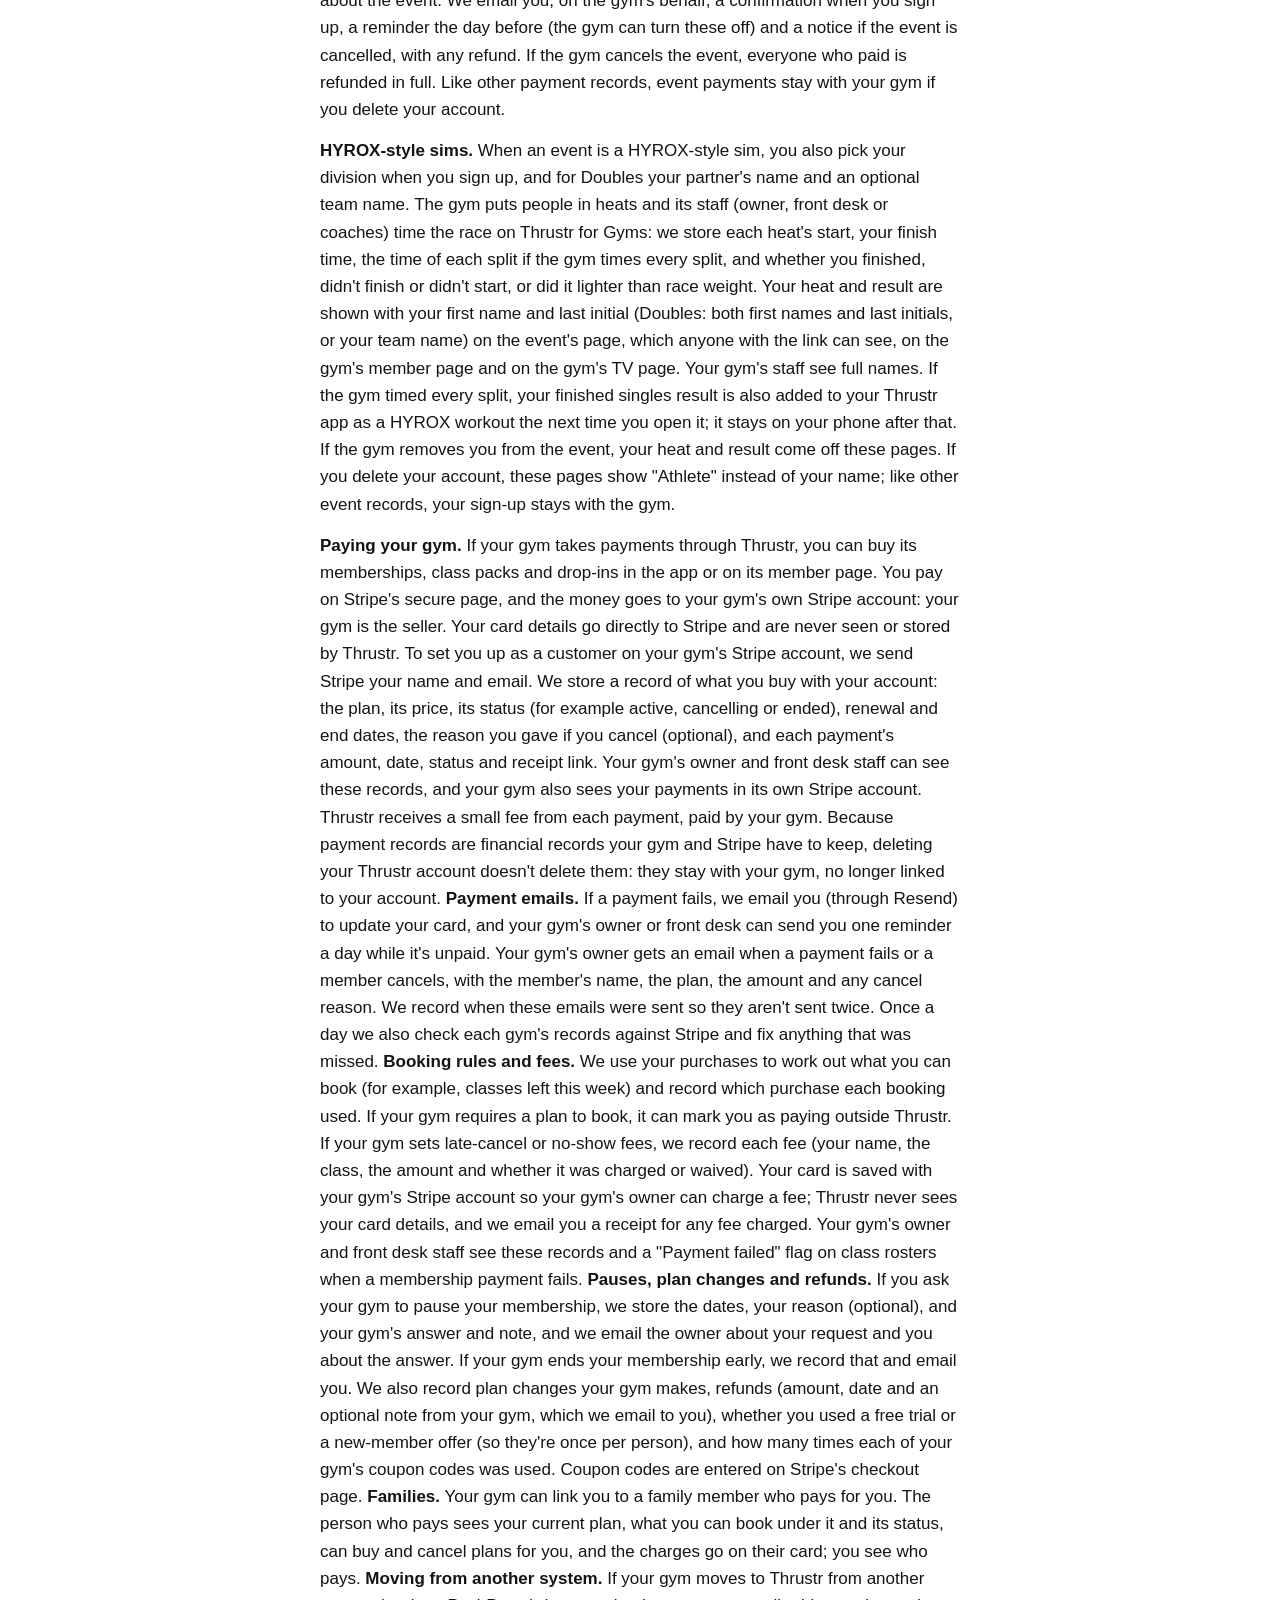
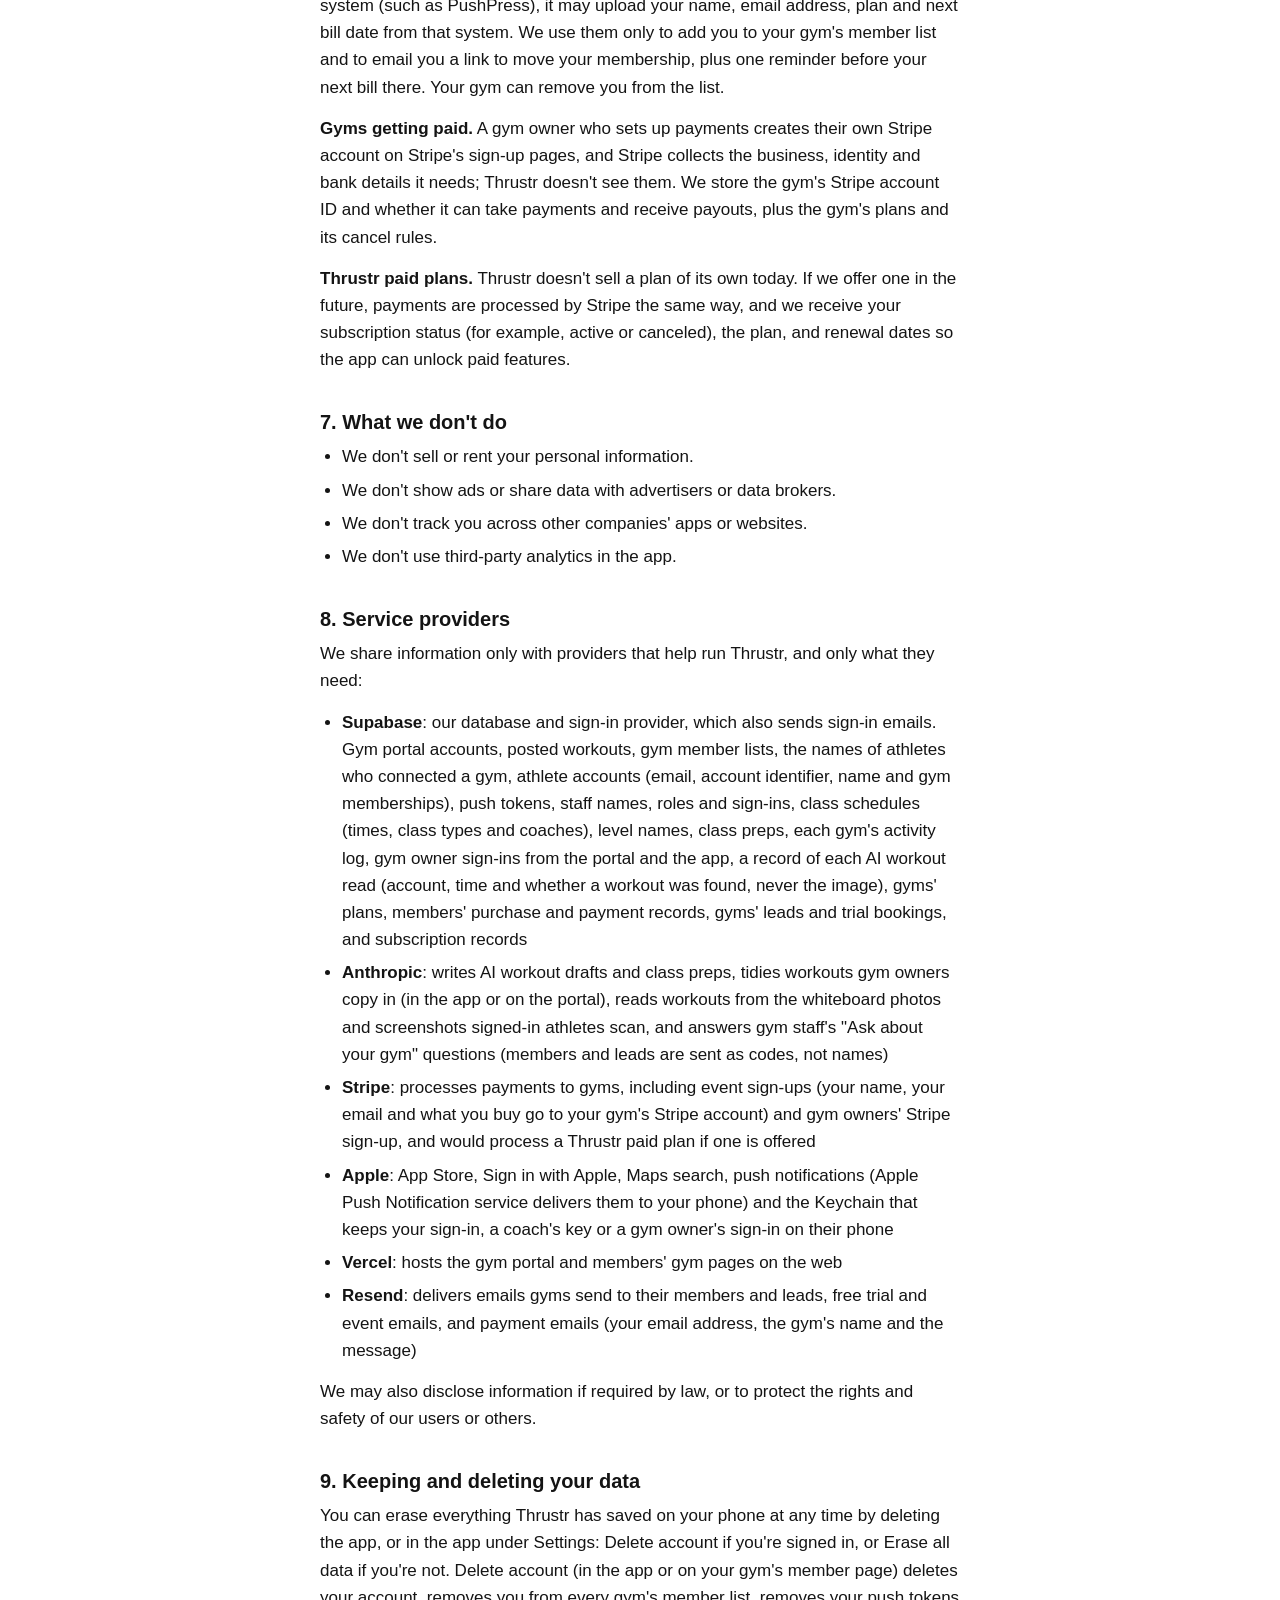
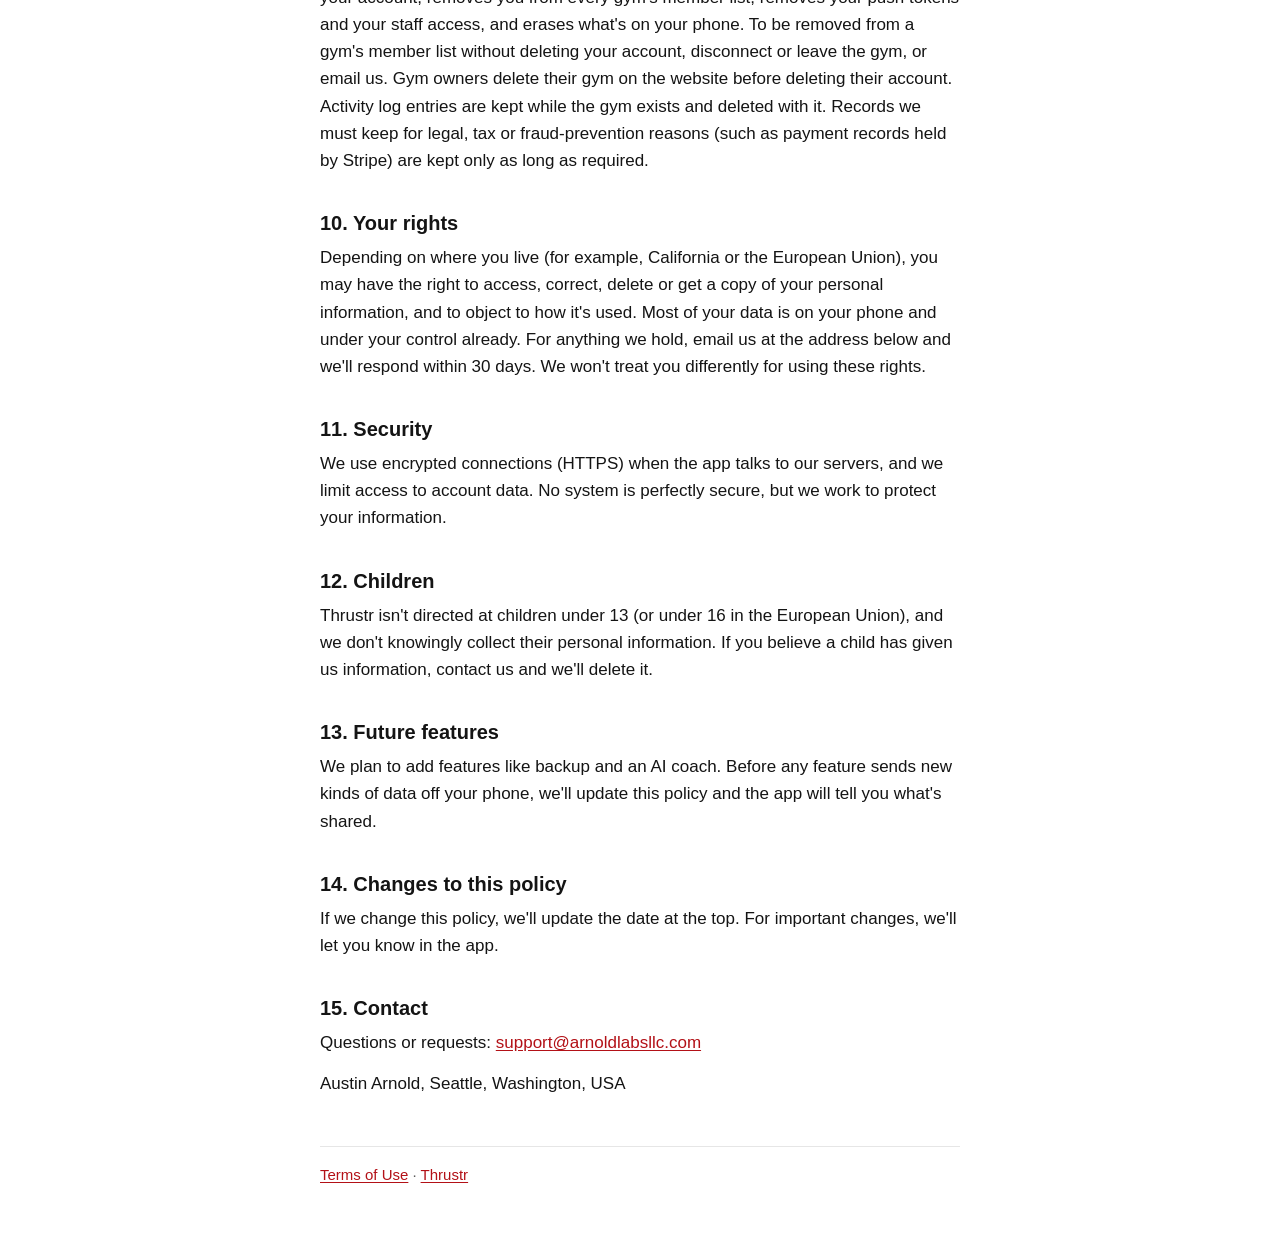
==== commit 736bc3ff: "Privacy: HYROX races and Tell my gym Co-Authored-By: Claude Opus 5.5 <noreply@anthropic.com> Claude-" ====
--- a/privacy.html
+++ b/privacy.html
@@ -48,7 +48,7 @@
 <p>To stop people from listing every gym, guessing gym codes or adding fake members, our server briefly uses the network (IP) address a request comes from to count how often it searches, looks up codes or joins gyms. We keep only the address and a count, and delete them within a day.</p>
 
 <h2>4. Notifications</h2>
-<p><strong>HYROX.</strong> What you train, your HYROX division and your HYROX splits are kept on your phone. To fill in station weights, the app downloads the current season's HYROX standards from our server; that request sends nothing about you.</p>
+<p><strong>HYROX.</strong> What you train, your HYROX division and your HYROX splits are kept on your phone. To fill in station weights, the app downloads the current season's HYROX standards from our server; that request sends nothing about you. Races you add (name, date, division, goal time, your result and an optional link to official results) are kept on your phone too, and the two race reminders (a week before and the evening before) are scheduled on your phone; nothing is sent for them. If you switch on "Tell my gym" for a race, and you're signed in and a confirmed member of a gym on Thrustr, the app sends that race's name, date, division, goal time and result to your gym, and its owner, front desk staff and coaches see it on your profile and in a list of members' upcoming races. Switching it off or deleting the race takes it back; if you leave the gym it's no longer shown, and deleting your account deletes it.</p>
 <p>Reminders (like "log your results" after class or "rest is over") are scheduled on your phone. No notification content is sent to us.</p>
 <p>If you're signed in and allow notifications, the app sends our server a push token: a random address Apple gives your phone so it can receive notifications. We store it with your account so your gym (or Thrustr) can send you notifications through Apple, for example an announcement from your gym. Signing out removes it, and you can turn notifications off in your phone's Settings at any time.</p>
 
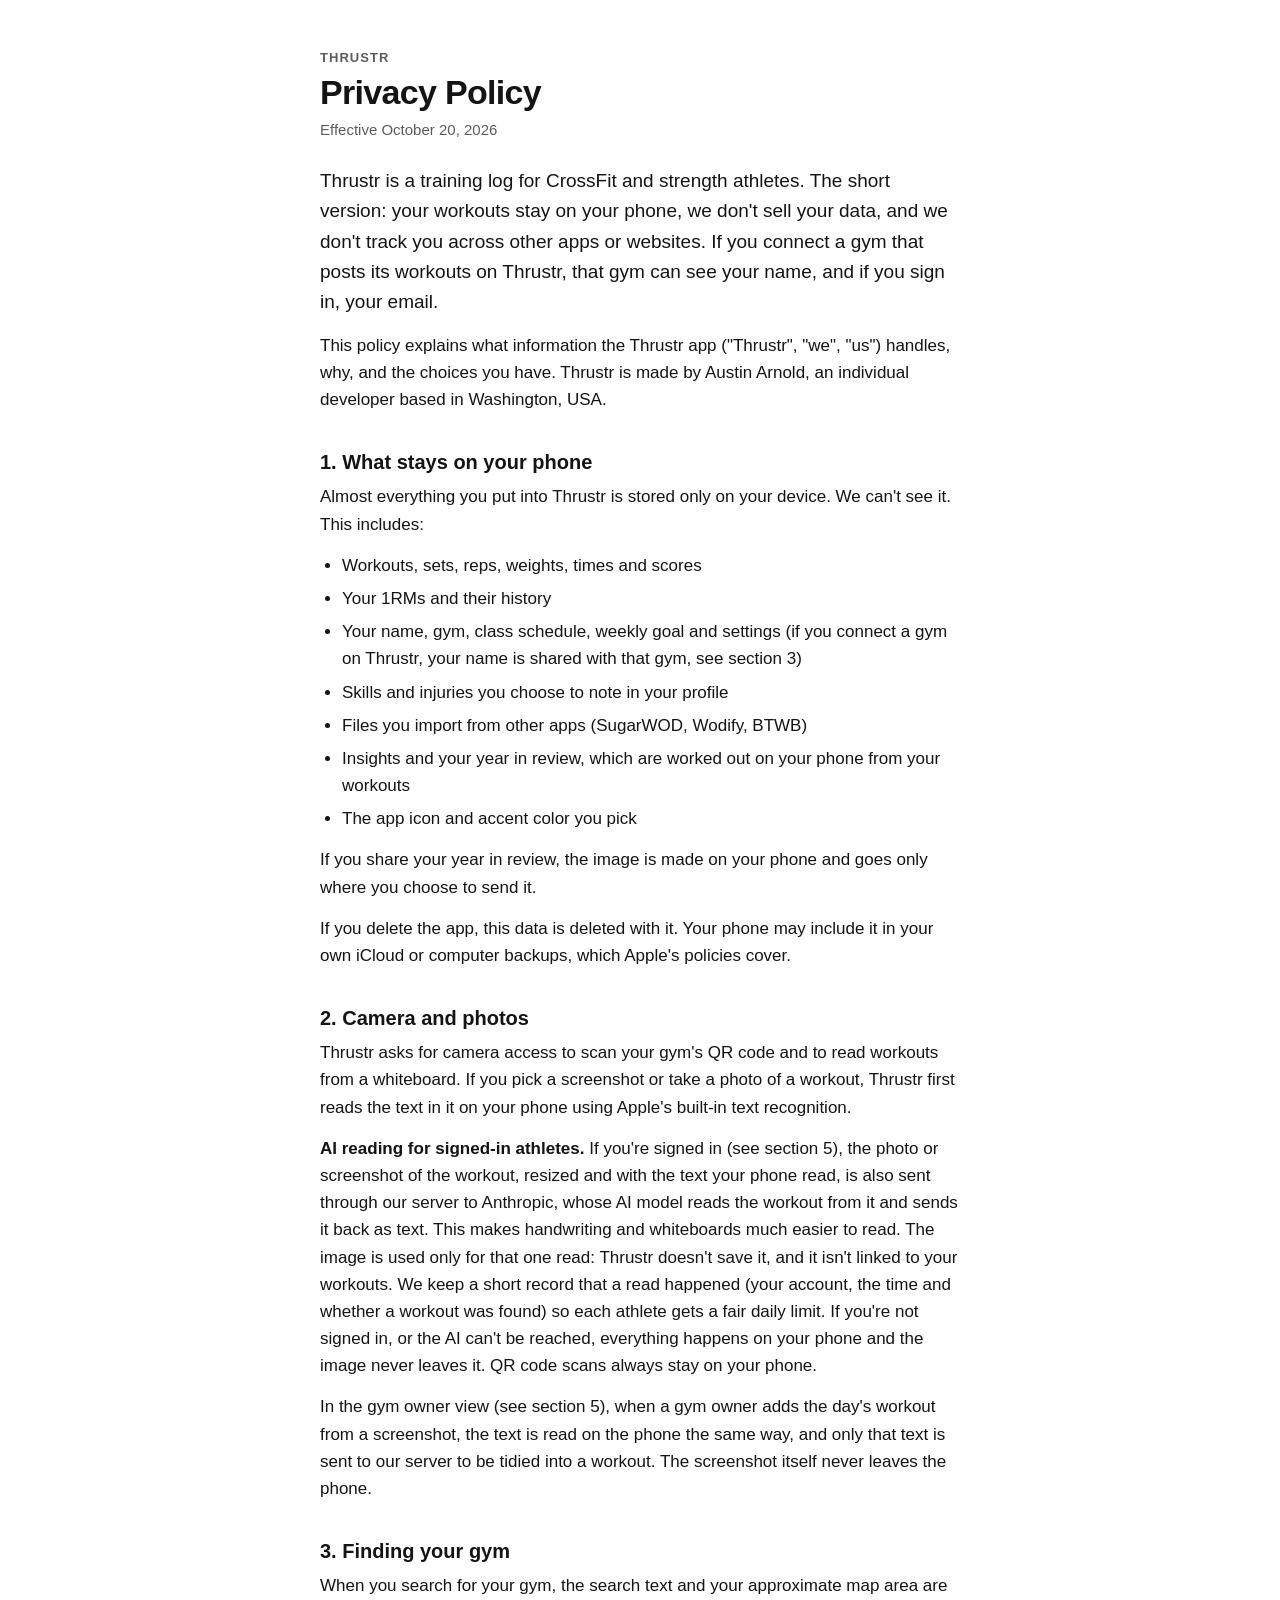
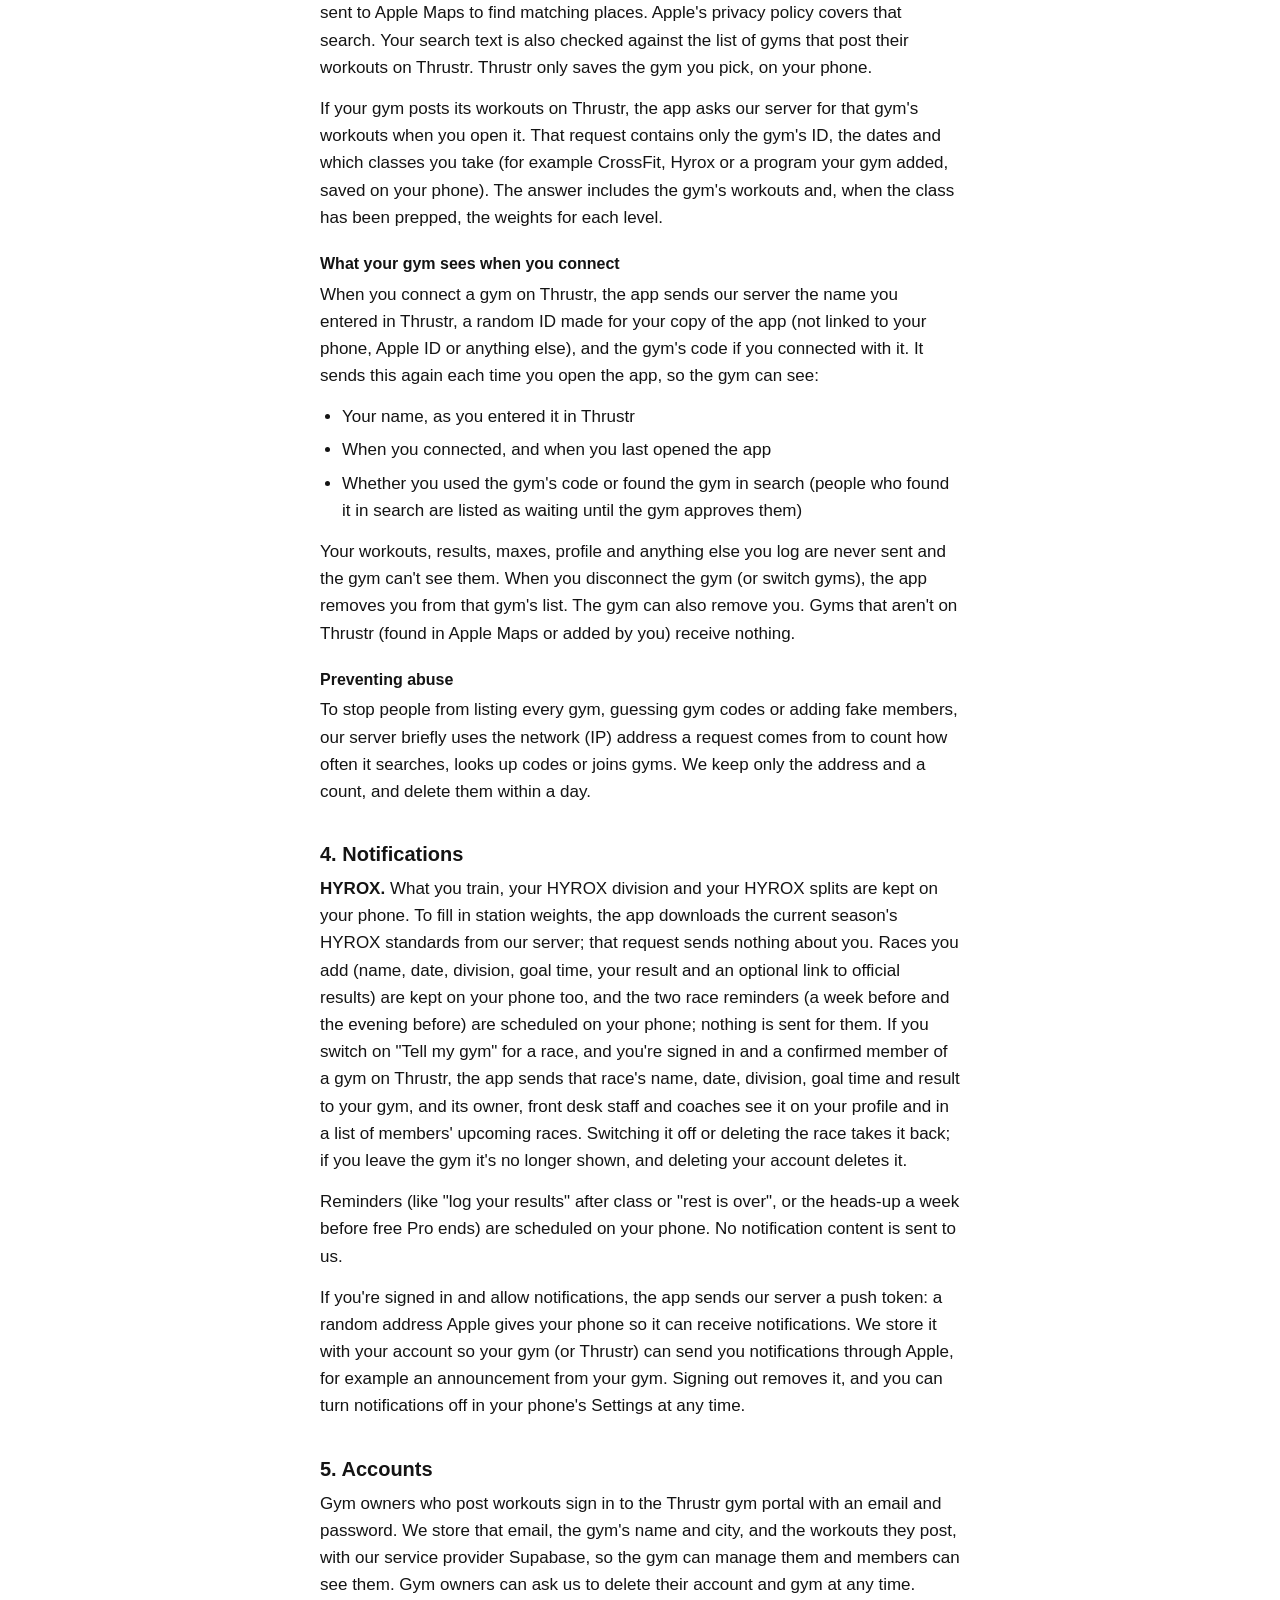
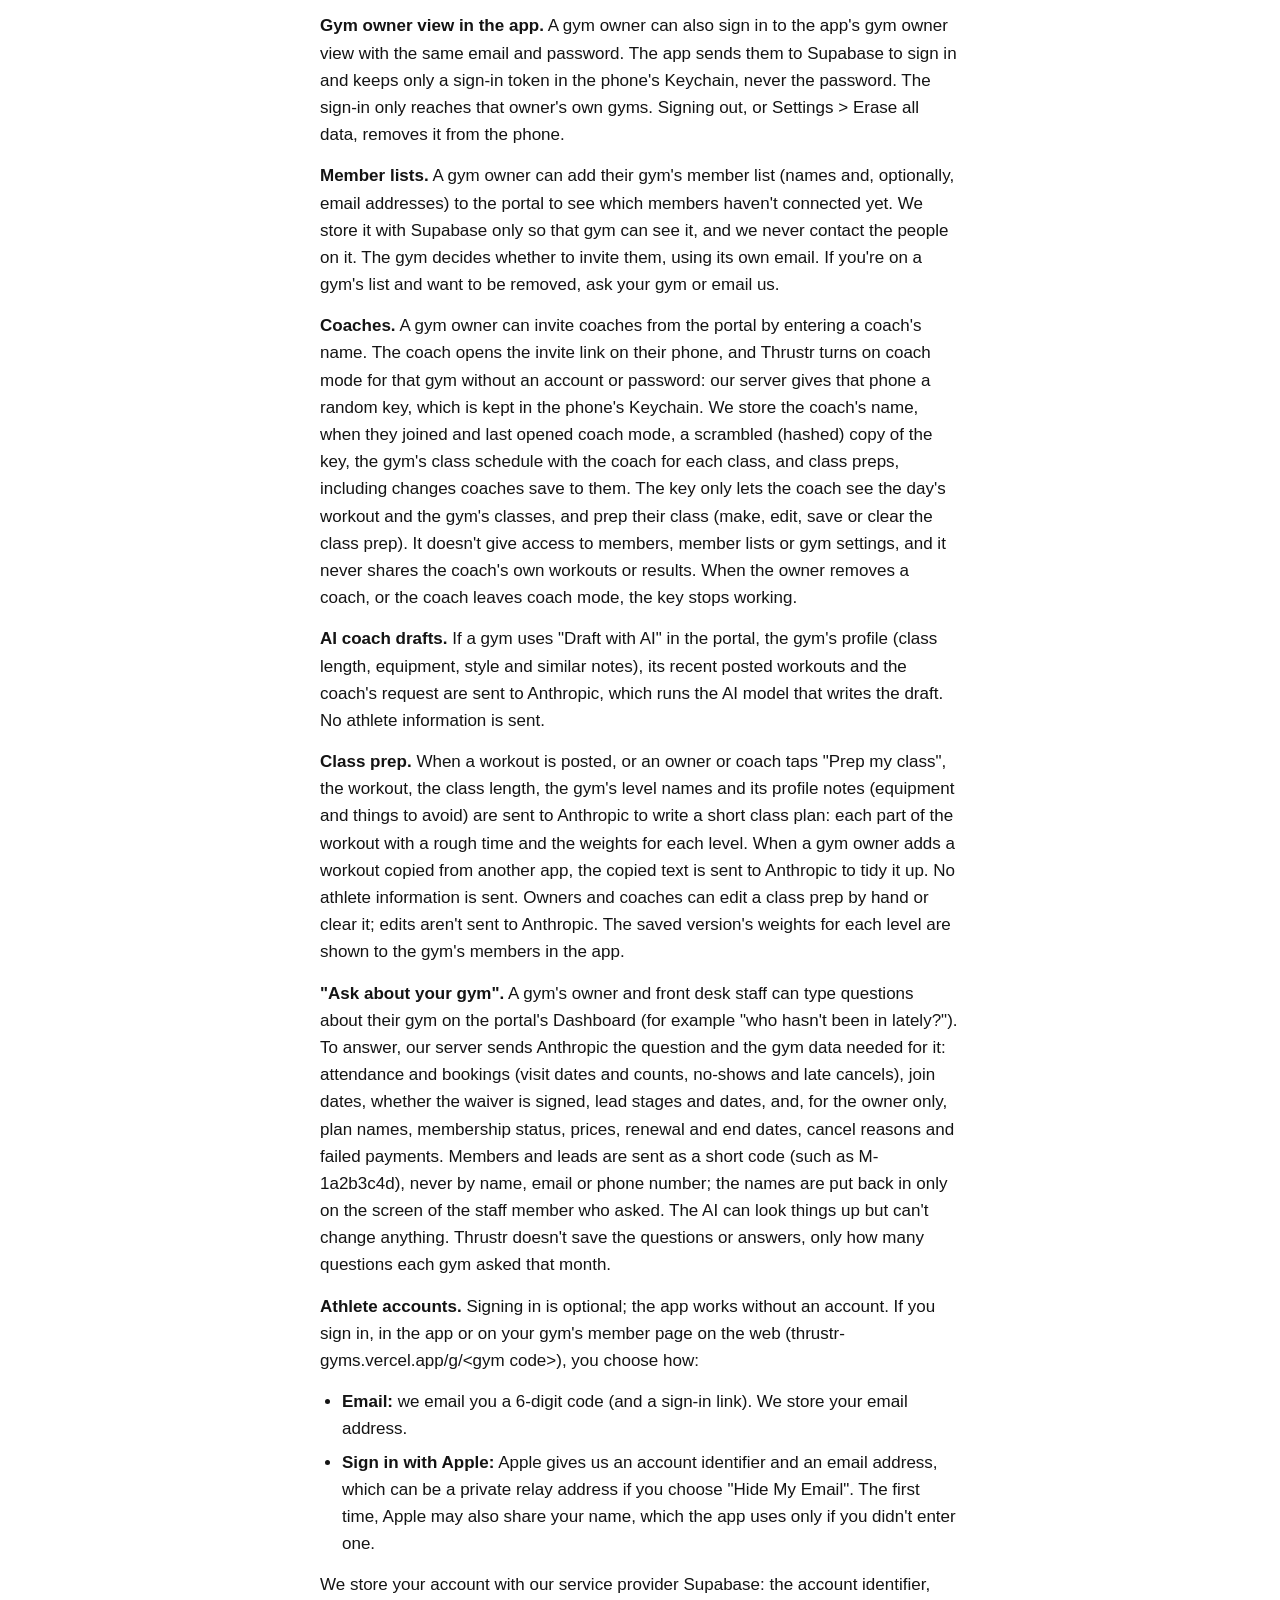
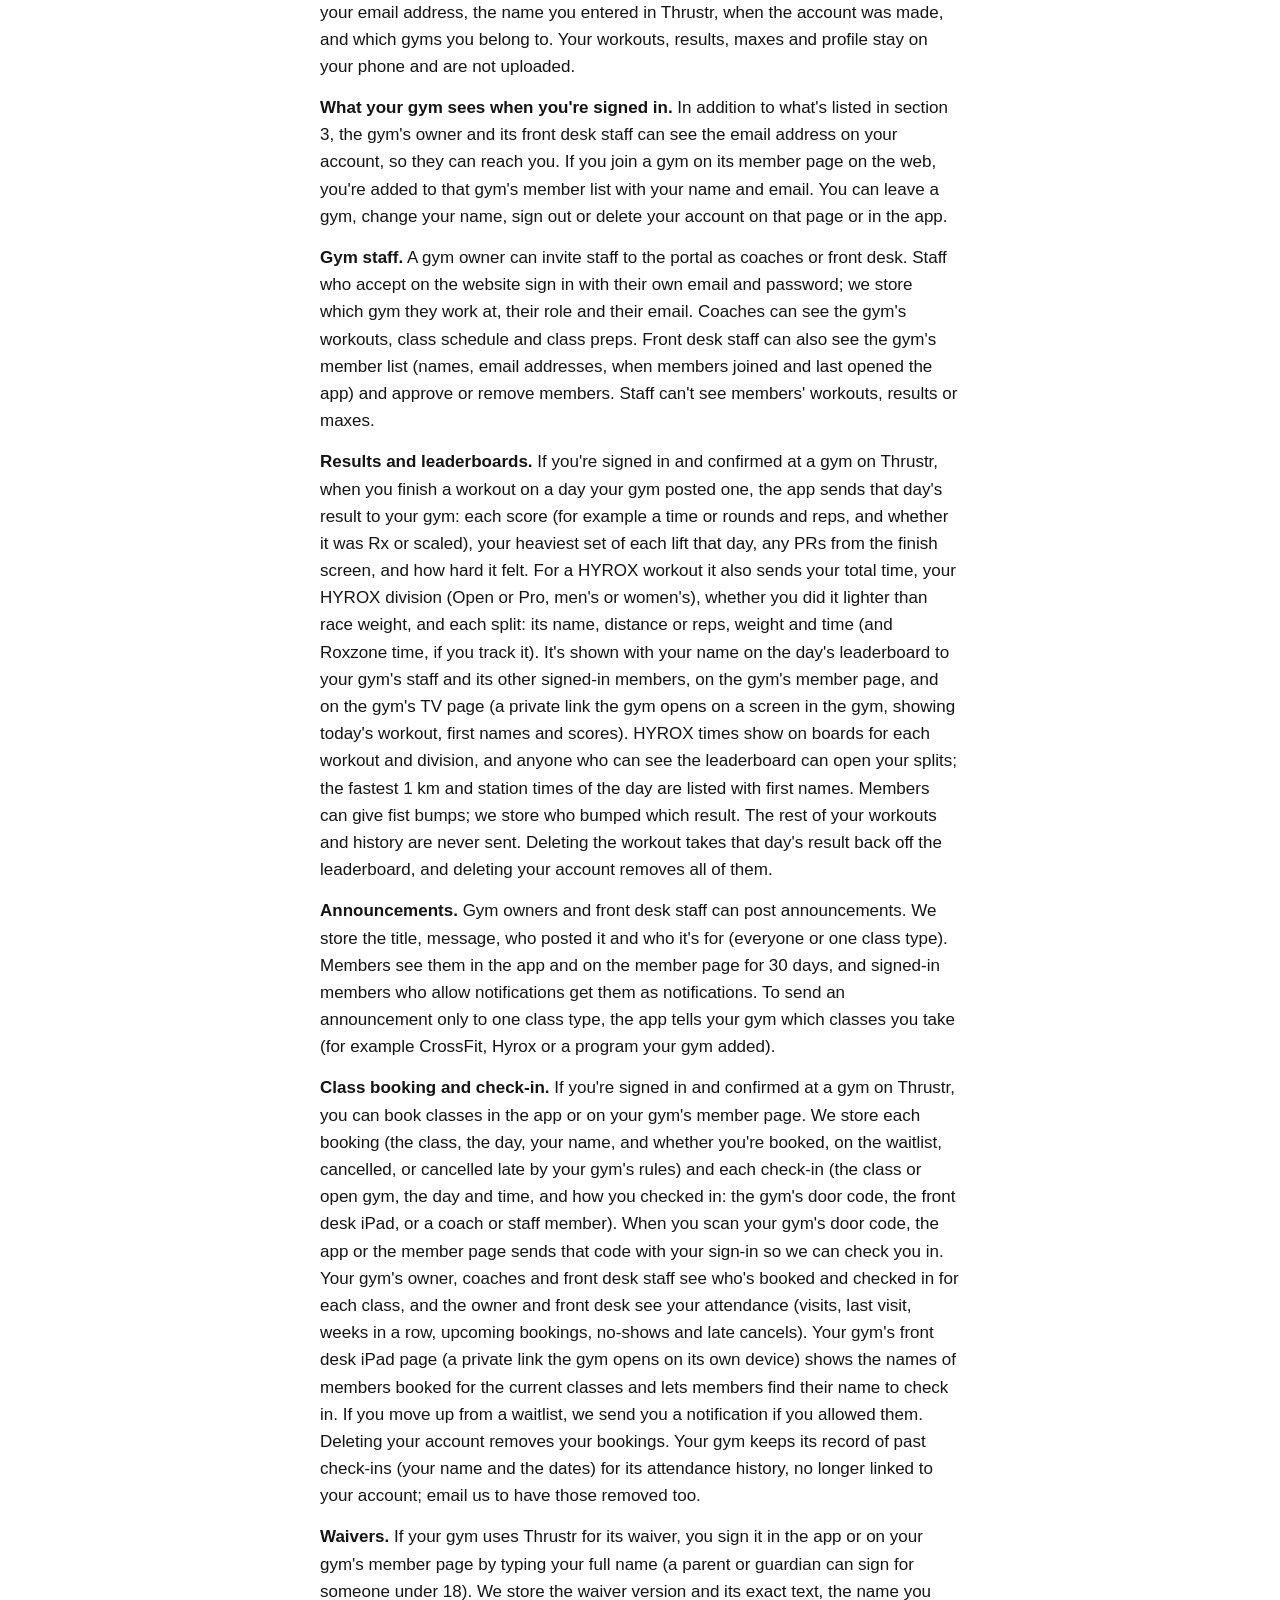
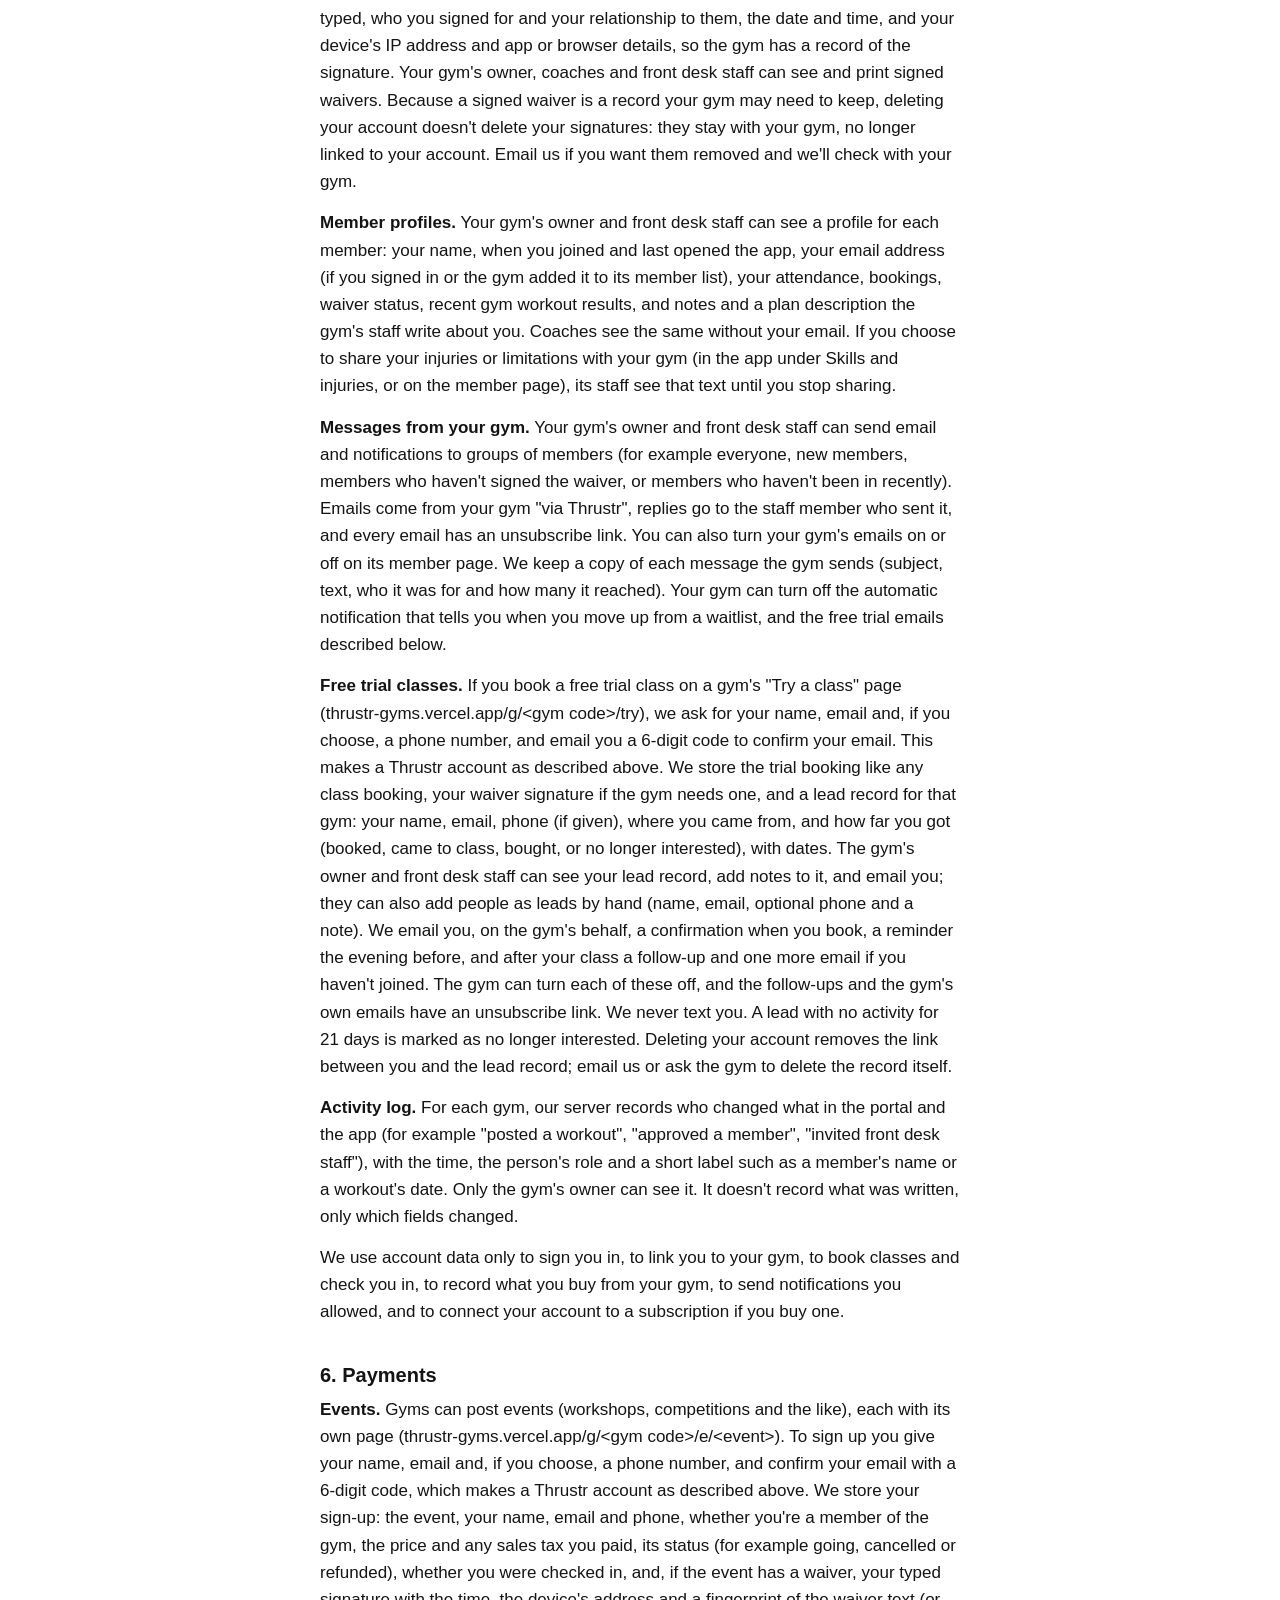
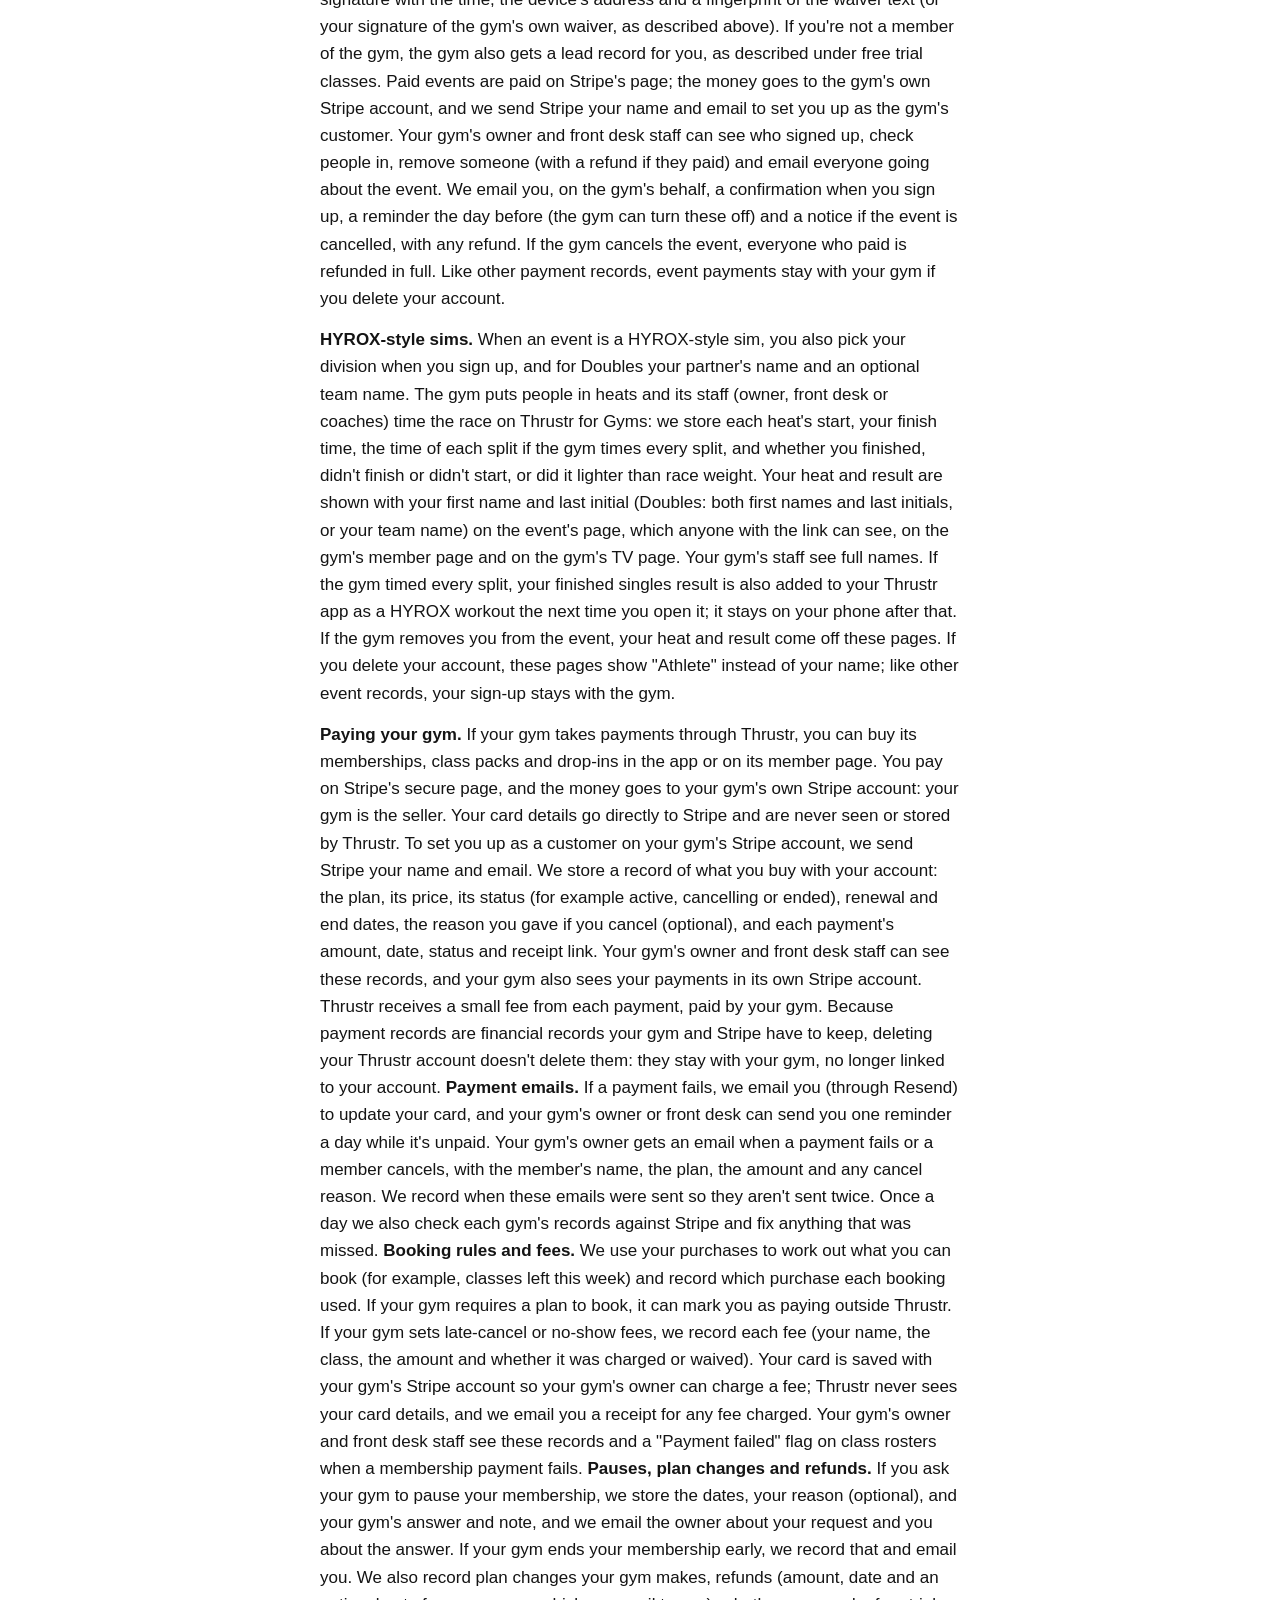
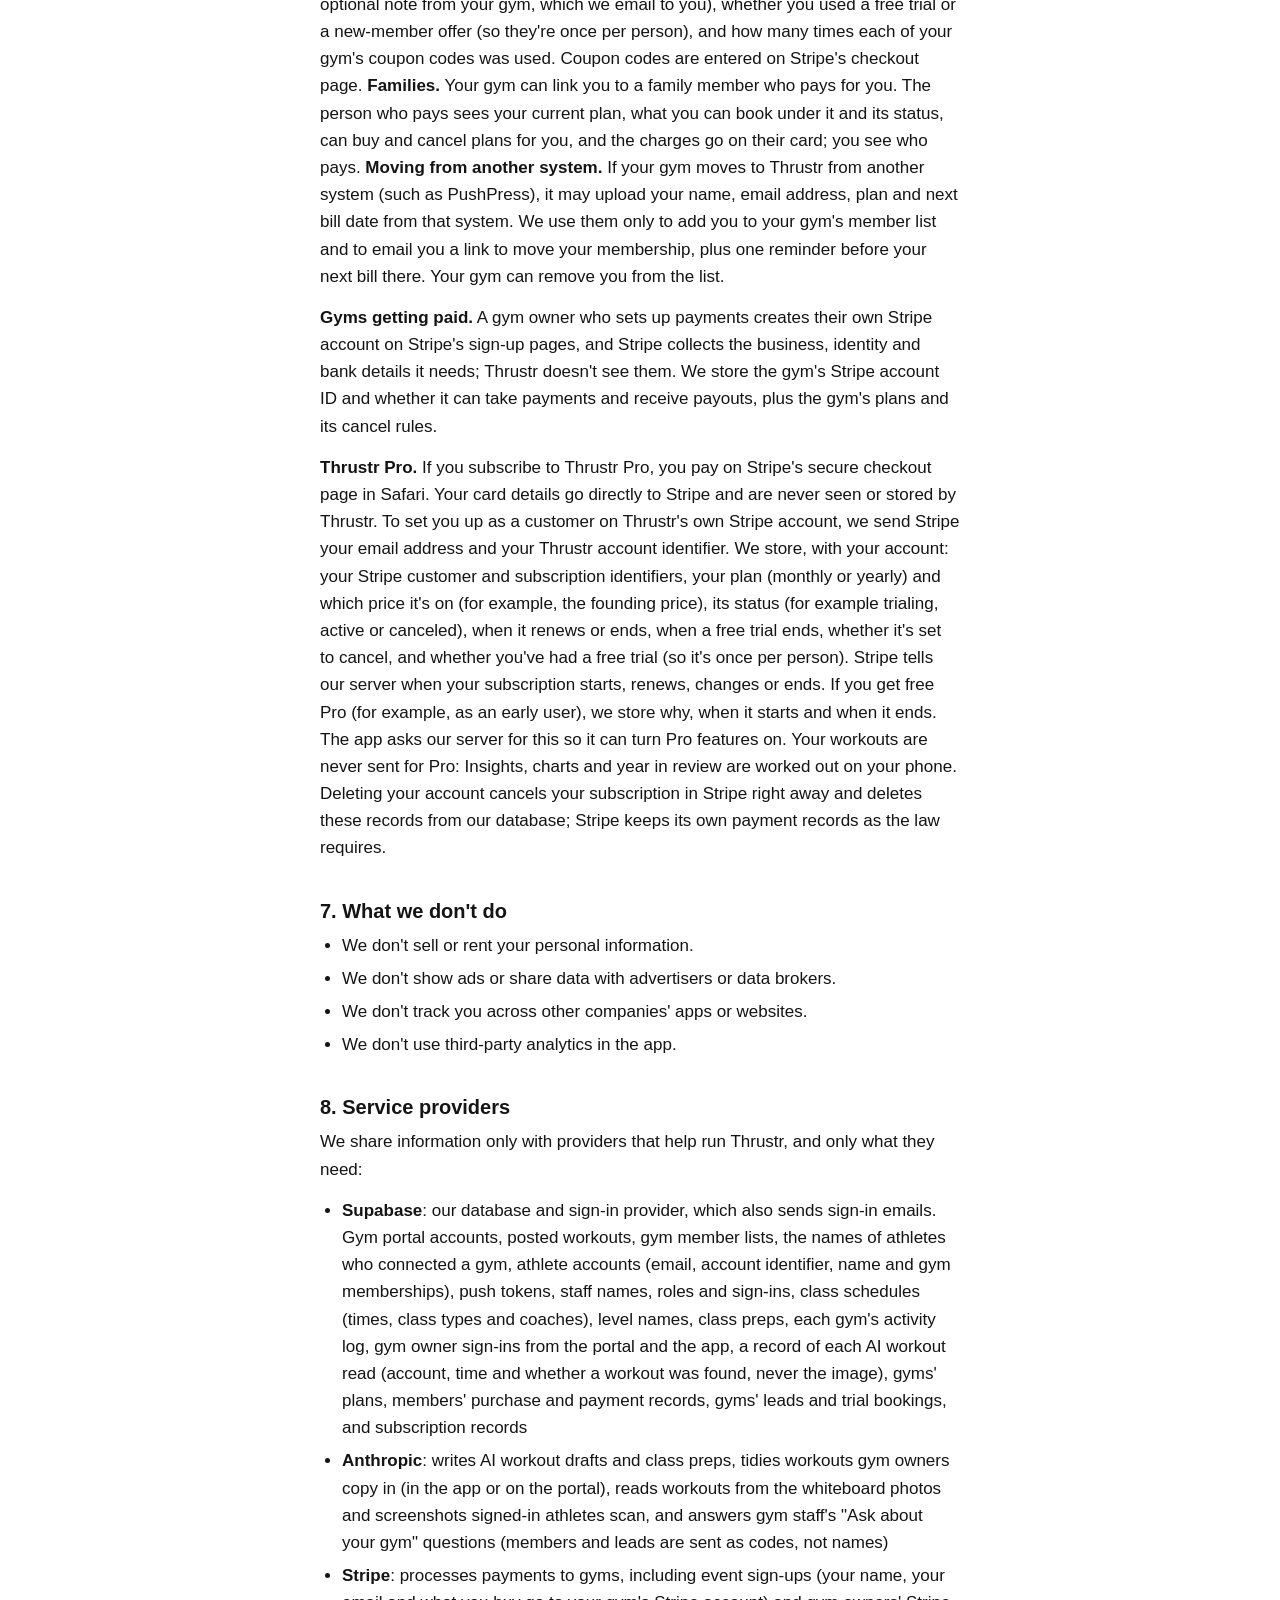
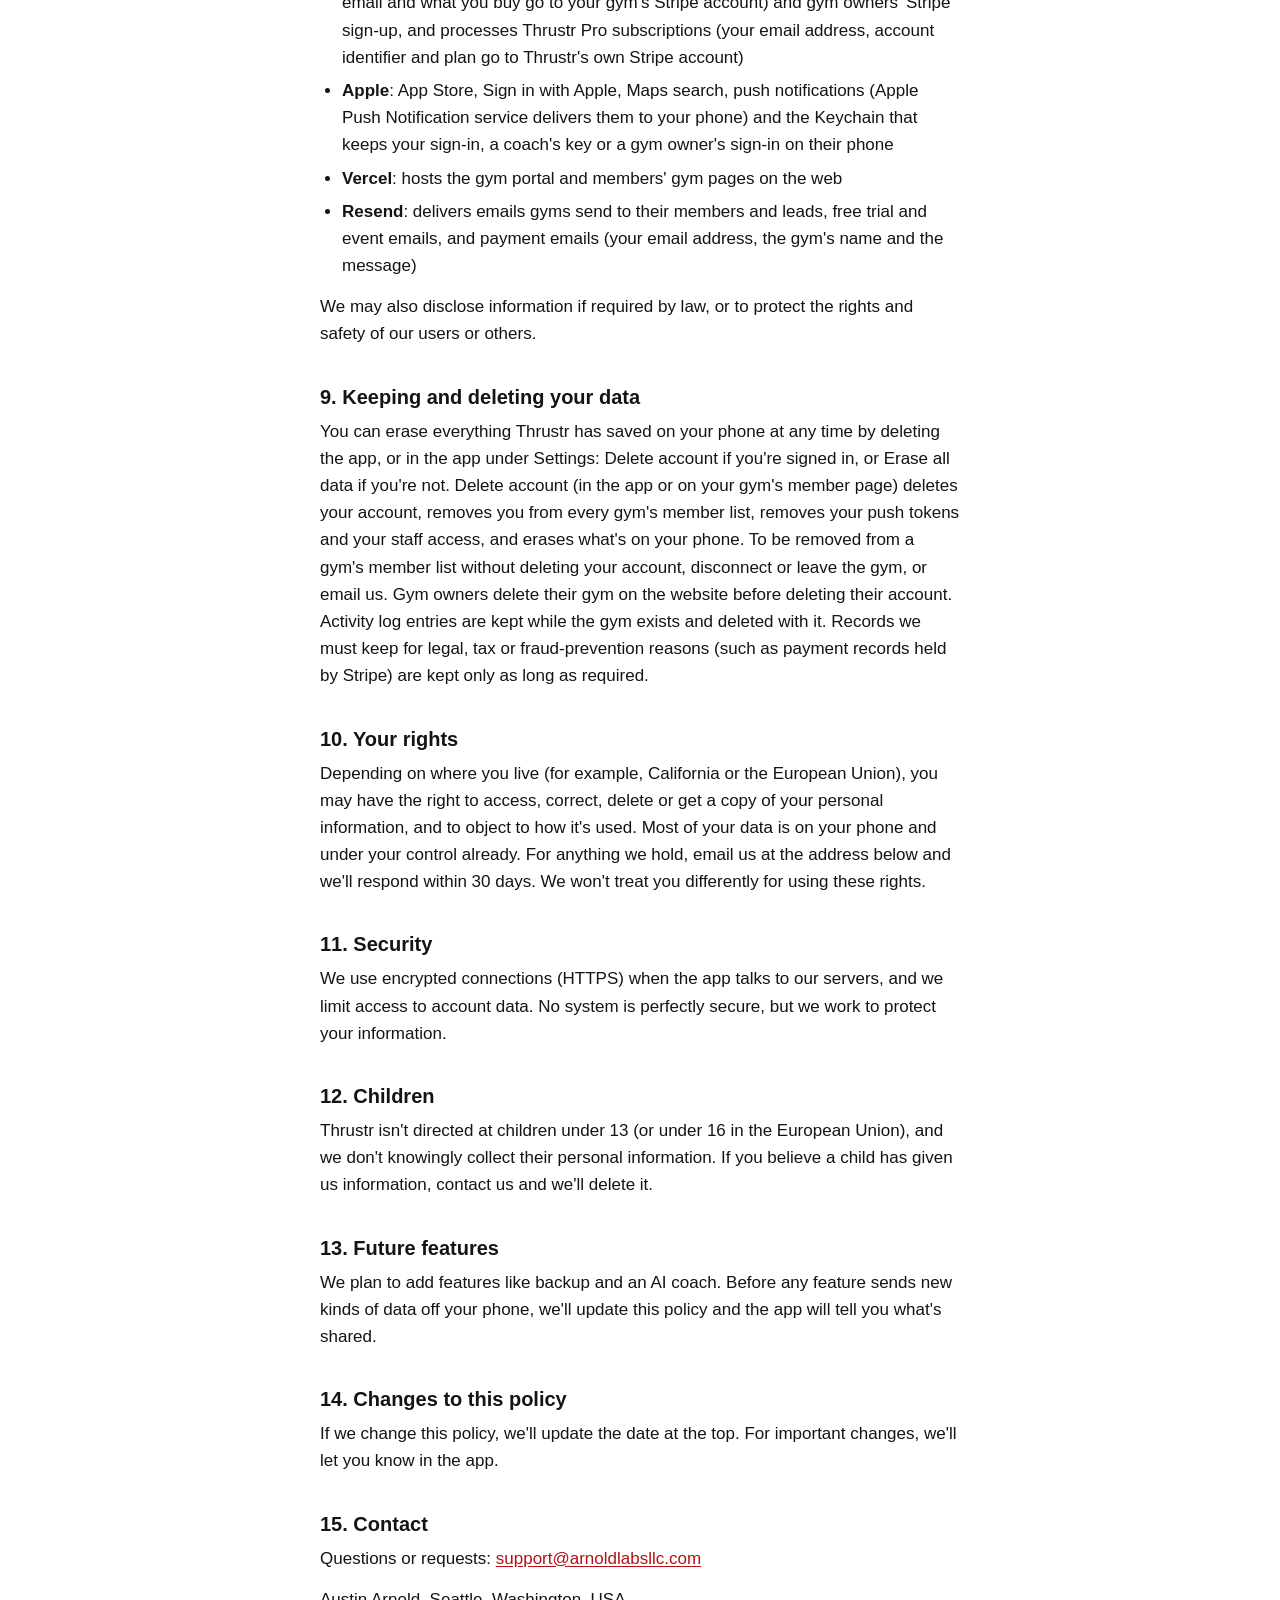
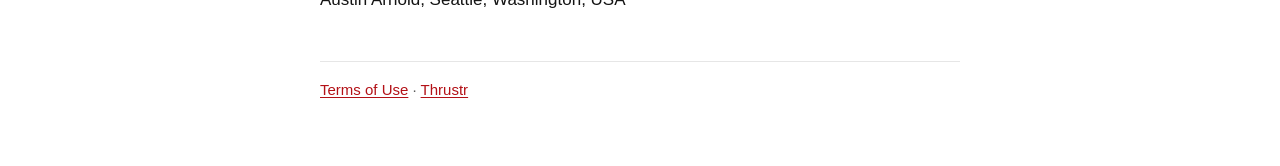
==== commit 8751e9dc: "Terms and Privacy: Thrustr Pro (Oct 20, 2026) Terms: Thrustr Pro subscription (auto-renewal, cancell" ====
--- a/privacy.html
+++ b/privacy.html
@@ -11,7 +11,7 @@
 <main>
 <p class="eyebrow"><a href="index.html">Thrustr</a></p>
 <h1>Privacy Policy</h1>
-<p class="meta">Effective October 19, 2026</p>
+<p class="meta">Effective October 20, 2026</p>
 
 <p class="lead">Thrustr is a training log for CrossFit and strength athletes. The short version: your workouts stay on your phone, we don't sell your data, and we don't track you across other apps or websites. If you connect a gym that posts its workouts on Thrustr, that gym can see your name, and if you sign in, your email.</p>
 
@@ -25,7 +25,10 @@
 <li>Your name, gym, class schedule, weekly goal and settings (if you connect a gym on Thrustr, your name is shared with that gym, see section 3)</li>
 <li>Skills and injuries you choose to note in your profile</li>
 <li>Files you import from other apps (SugarWOD, Wodify, BTWB)</li>
+<li>Insights and your year in review, which are worked out on your phone from your workouts</li>
+<li>The app icon and accent color you pick</li>
 </ul>
+<p>If you share your year in review, the image is made on your phone and goes only where you choose to send it.</p>
 <p>If you delete the app, this data is deleted with it. Your phone may include it in your own iCloud or computer backups, which Apple's policies cover.</p>
 
 <h2>2. Camera and photos</h2>
@@ -49,7 +52,7 @@
 
 <h2>4. Notifications</h2>
 <p><strong>HYROX.</strong> What you train, your HYROX division and your HYROX splits are kept on your phone. To fill in station weights, the app downloads the current season's HYROX standards from our server; that request sends nothing about you. Races you add (name, date, division, goal time, your result and an optional link to official results) are kept on your phone too, and the two race reminders (a week before and the evening before) are scheduled on your phone; nothing is sent for them. If you switch on "Tell my gym" for a race, and you're signed in and a confirmed member of a gym on Thrustr, the app sends that race's name, date, division, goal time and result to your gym, and its owner, front desk staff and coaches see it on your profile and in a list of members' upcoming races. Switching it off or deleting the race takes it back; if you leave the gym it's no longer shown, and deleting your account deletes it.</p>
-<p>Reminders (like "log your results" after class or "rest is over") are scheduled on your phone. No notification content is sent to us.</p>
+<p>Reminders (like "log your results" after class or "rest is over", or the heads-up a week before free Pro ends) are scheduled on your phone. No notification content is sent to us.</p>
 <p>If you're signed in and allow notifications, the app sends our server a push token: a random address Apple gives your phone so it can receive notifications. We store it with your account so your gym (or Thrustr) can send you notifications through Apple, for example an announcement from your gym. Signing out removes it, and you can turn notifications off in your phone's Settings at any time.</p>
 
 <h2>5. Accounts</h2>
@@ -83,7 +86,7 @@
 <p><strong>HYROX-style sims.</strong> When an event is a HYROX-style sim, you also pick your division when you sign up, and for Doubles your partner's name and an optional team name. The gym puts people in heats and its staff (owner, front desk or coaches) time the race on Thrustr for Gyms: we store each heat's start, your finish time, the time of each split if the gym times every split, and whether you finished, didn't finish or didn't start, or did it lighter than race weight. Your heat and result are shown with your first name and last initial (Doubles: both first names and last initials, or your team name) on the event's page, which anyone with the link can see, on the gym's member page and on the gym's TV page. Your gym's staff see full names. If the gym timed every split, your finished singles result is also added to your Thrustr app as a HYROX workout the next time you open it; it stays on your phone after that. If the gym removes you from the event, your heat and result come off these pages. If you delete your account, these pages show "Athlete" instead of your name; like other event records, your sign-up stays with the gym.</p>
 <p><strong>Paying your gym.</strong> If your gym takes payments through Thrustr, you can buy its memberships, class packs and drop-ins in the app or on its member page. You pay on Stripe's secure page, and the money goes to your gym's own Stripe account: your gym is the seller. Your card details go directly to Stripe and are never seen or stored by Thrustr. To set you up as a customer on your gym's Stripe account, we send Stripe your name and email. We store a record of what you buy with your account: the plan, its price, its status (for example active, cancelling or ended), renewal and end dates, the reason you gave if you cancel (optional), and each payment's amount, date, status and receipt link. Your gym's owner and front desk staff can see these records, and your gym also sees your payments in its own Stripe account. Thrustr receives a small fee from each payment, paid by your gym. Because payment records are financial records your gym and Stripe have to keep, deleting your Thrustr account doesn't delete them: they stay with your gym, no longer linked to your account. <strong>Payment emails.</strong> If a payment fails, we email you (through Resend) to update your card, and your gym's owner or front desk can send you one reminder a day while it's unpaid. Your gym's owner gets an email when a payment fails or a member cancels, with the member's name, the plan, the amount and any cancel reason. We record when these emails were sent so they aren't sent twice. Once a day we also check each gym's records against Stripe and fix anything that was missed. <strong>Booking rules and fees.</strong> We use your purchases to work out what you can book (for example, classes left this week) and record which purchase each booking used. If your gym requires a plan to book, it can mark you as paying outside Thrustr. If your gym sets late-cancel or no-show fees, we record each fee (your name, the class, the amount and whether it was charged or waived). Your card is saved with your gym's Stripe account so your gym's owner can charge a fee; Thrustr never sees your card details, and we email you a receipt for any fee charged. Your gym's owner and front desk staff see these records and a "Payment failed" flag on class rosters when a membership payment fails. <strong>Pauses, plan changes and refunds.</strong> If you ask your gym to pause your membership, we store the dates, your reason (optional), and your gym's answer and note, and we email the owner about your request and you about the answer. If your gym ends your membership early, we record that and email you. We also record plan changes your gym makes, refunds (amount, date and an optional note from your gym, which we email to you), whether you used a free trial or a new-member offer (so they're once per person), and how many times each of your gym's coupon codes was used. Coupon codes are entered on Stripe's checkout page. <strong>Families.</strong> Your gym can link you to a family member who pays for you. The person who pays sees your current plan, what you can book under it and its status, can buy and cancel plans for you, and the charges go on their card; you see who pays. <strong>Moving from another system.</strong> If your gym moves to Thrustr from another system (such as PushPress), it may upload your name, email address, plan and next bill date from that system. We use them only to add you to your gym's member list and to email you a link to move your membership, plus one reminder before your next bill there. Your gym can remove you from the list.</p>
 <p><strong>Gyms getting paid.</strong> A gym owner who sets up payments creates their own Stripe account on Stripe's sign-up pages, and Stripe collects the business, identity and bank details it needs; Thrustr doesn't see them. We store the gym's Stripe account ID and whether it can take payments and receive payouts, plus the gym's plans and its cancel rules.</p>
-<p><strong>Thrustr paid plans.</strong> Thrustr doesn't sell a plan of its own today. If we offer one in the future, payments are processed by Stripe the same way, and we receive your subscription status (for example, active or canceled), the plan, and renewal dates so the app can unlock paid features.</p>
+<p><strong>Thrustr Pro.</strong> If you subscribe to Thrustr Pro, you pay on Stripe's secure checkout page in Safari. Your card details go directly to Stripe and are never seen or stored by Thrustr. To set you up as a customer on Thrustr's own Stripe account, we send Stripe your email address and your Thrustr account identifier. We store, with your account: your Stripe customer and subscription identifiers, your plan (monthly or yearly) and which price it's on (for example, the founding price), its status (for example trialing, active or canceled), when it renews or ends, when a free trial ends, whether it's set to cancel, and whether you've had a free trial (so it's once per person). Stripe tells our server when your subscription starts, renews, changes or ends. If you get free Pro (for example, as an early user), we store why, when it starts and when it ends. The app asks our server for this so it can turn Pro features on. Your workouts are never sent for Pro: Insights, charts and year in review are worked out on your phone. Deleting your account cancels your subscription in Stripe right away and deletes these records from our database; Stripe keeps its own payment records as the law requires.</p>
 
 <h2>7. What we don't do</h2>
 <ul>
@@ -98,7 +101,7 @@
 <ul>
 <li><strong>Supabase</strong>: our database and sign-in provider, which also sends sign-in emails. Gym portal accounts, posted workouts, gym member lists, the names of athletes who connected a gym, athlete accounts (email, account identifier, name and gym memberships), push tokens, staff names, roles and sign-ins, class schedules (times, class types and coaches), level names, class preps, each gym's activity log, gym owner sign-ins from the portal and the app, a record of each AI workout read (account, time and whether a workout was found, never the image), gyms' plans, members' purchase and payment records, gyms' leads and trial bookings, and subscription records</li>
 <li><strong>Anthropic</strong>: writes AI workout drafts and class preps, tidies workouts gym owners copy in (in the app or on the portal), reads workouts from the whiteboard photos and screenshots signed-in athletes scan, and answers gym staff's "Ask about your gym" questions (members and leads are sent as codes, not names)</li>
-<li><strong>Stripe</strong>: processes payments to gyms, including event sign-ups (your name, your email and what you buy go to your gym's Stripe account) and gym owners' Stripe sign-up, and would process a Thrustr paid plan if one is offered</li>
+<li><strong>Stripe</strong>: processes payments to gyms, including event sign-ups (your name, your email and what you buy go to your gym's Stripe account) and gym owners' Stripe sign-up, and processes Thrustr Pro subscriptions (your email address, account identifier and plan go to Thrustr's own Stripe account)</li>
 <li><strong>Apple</strong>: App Store, Sign in with Apple, Maps search, push notifications (Apple Push Notification service delivers them to your phone) and the Keychain that keeps your sign-in, a coach's key or a gym owner's sign-in on their phone</li>
 <li><strong>Vercel</strong>: hosts the gym portal and members' gym pages on the web</li>
 <li><strong>Resend</strong>: delivers emails gyms send to their members and leads, free trial and event emails, and payment emails (your email address, the gym's name and the message)</li>
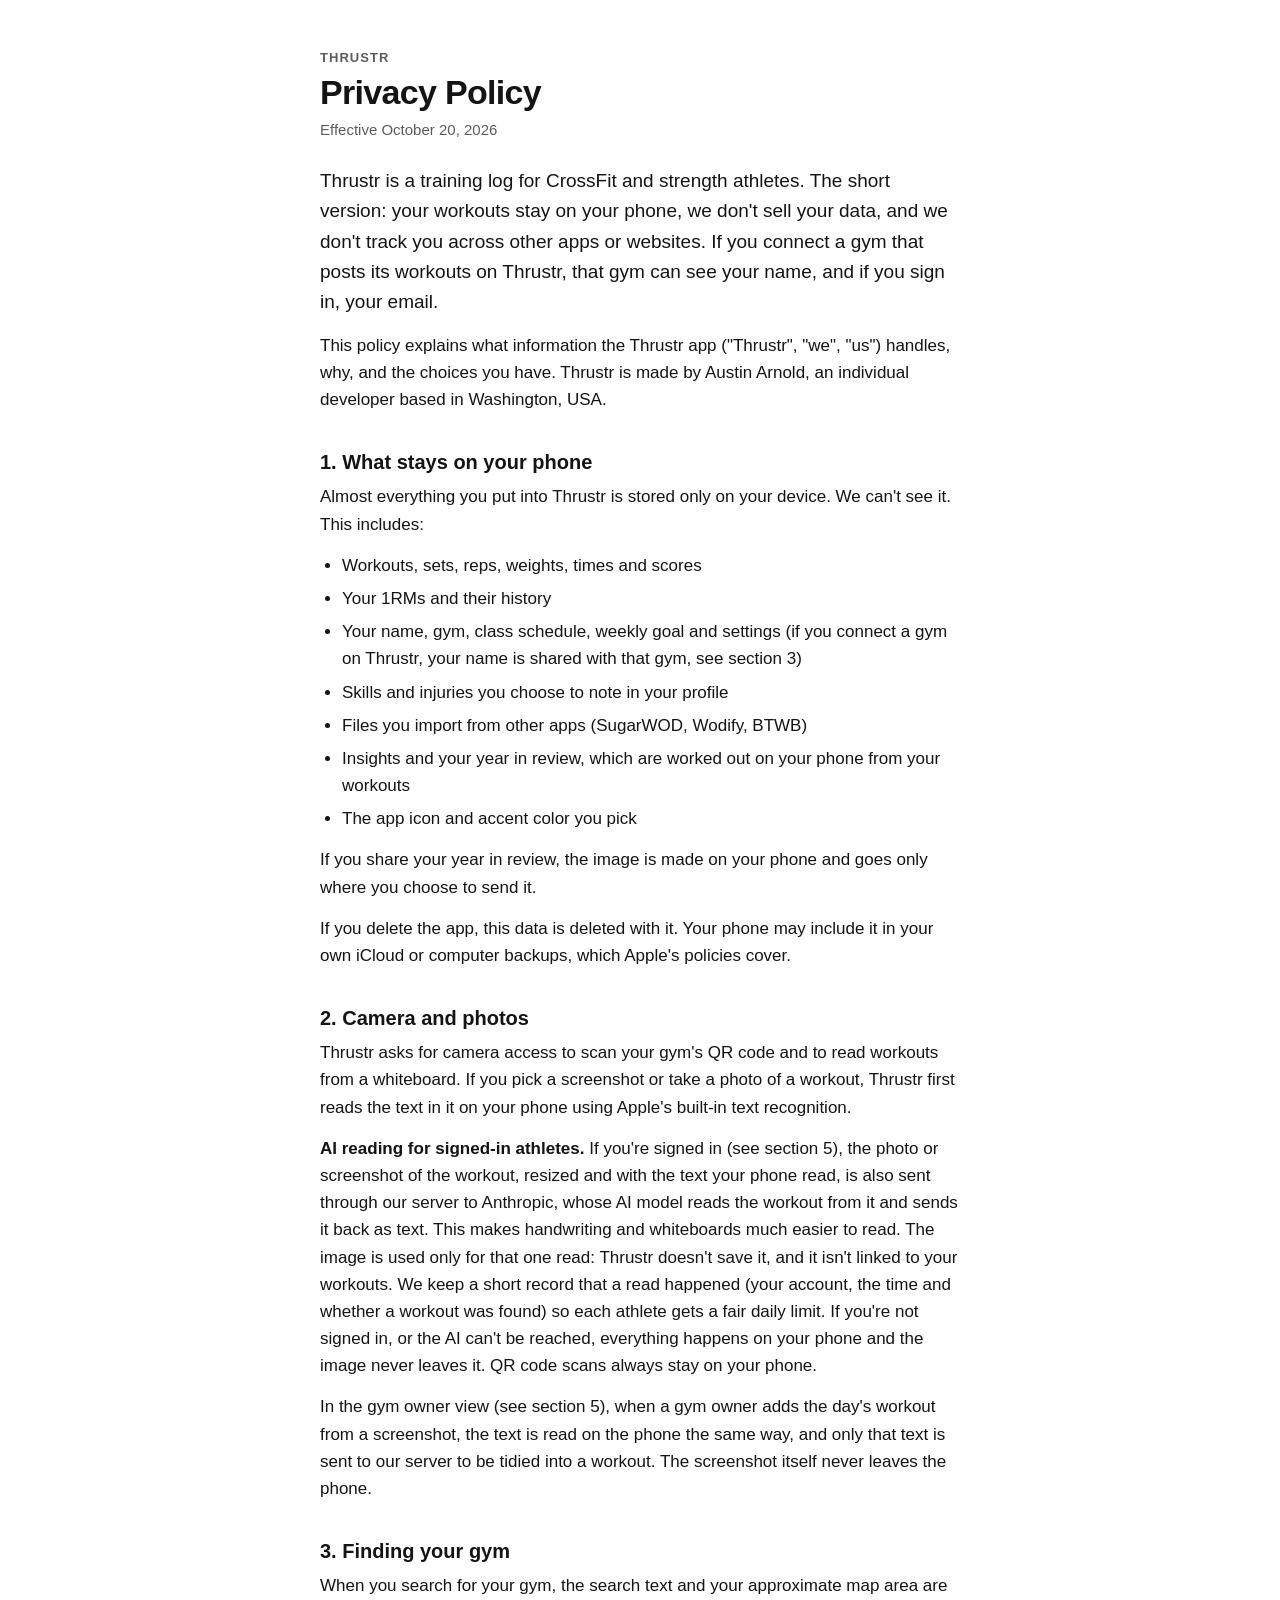
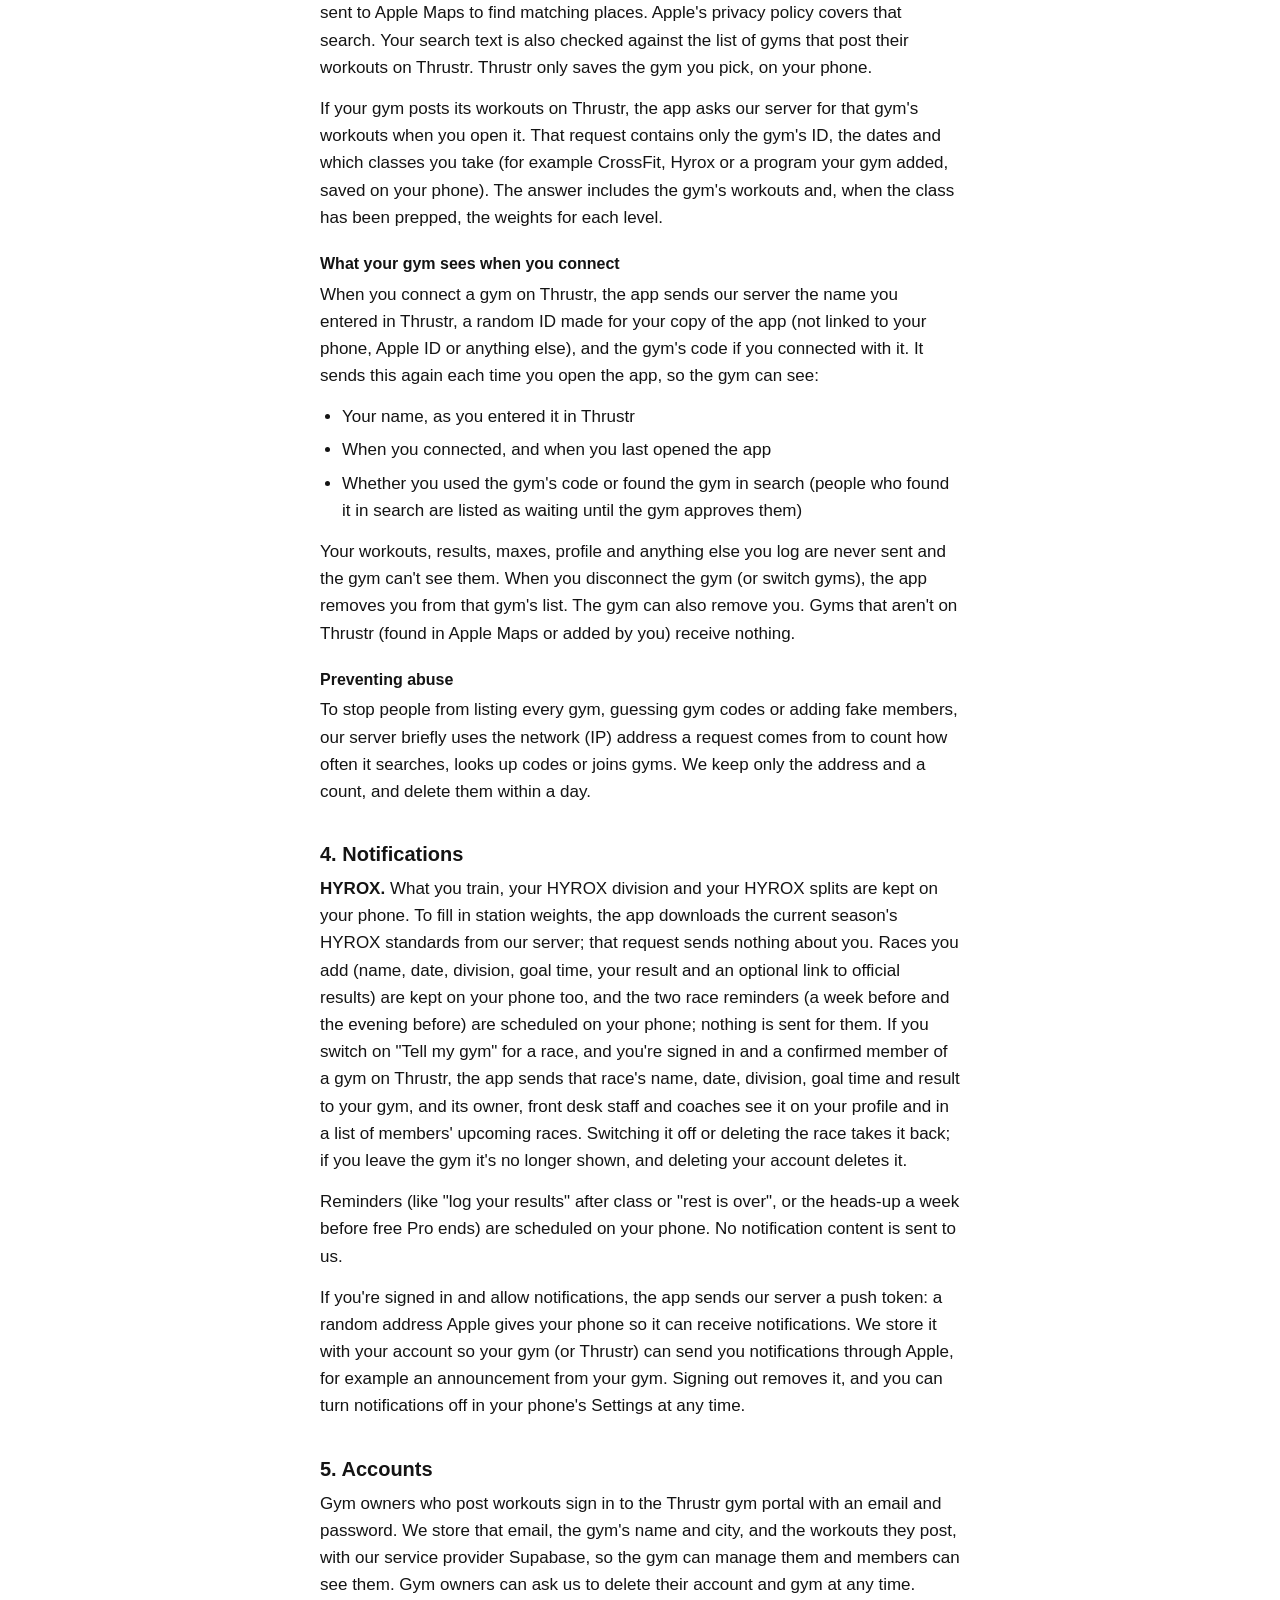
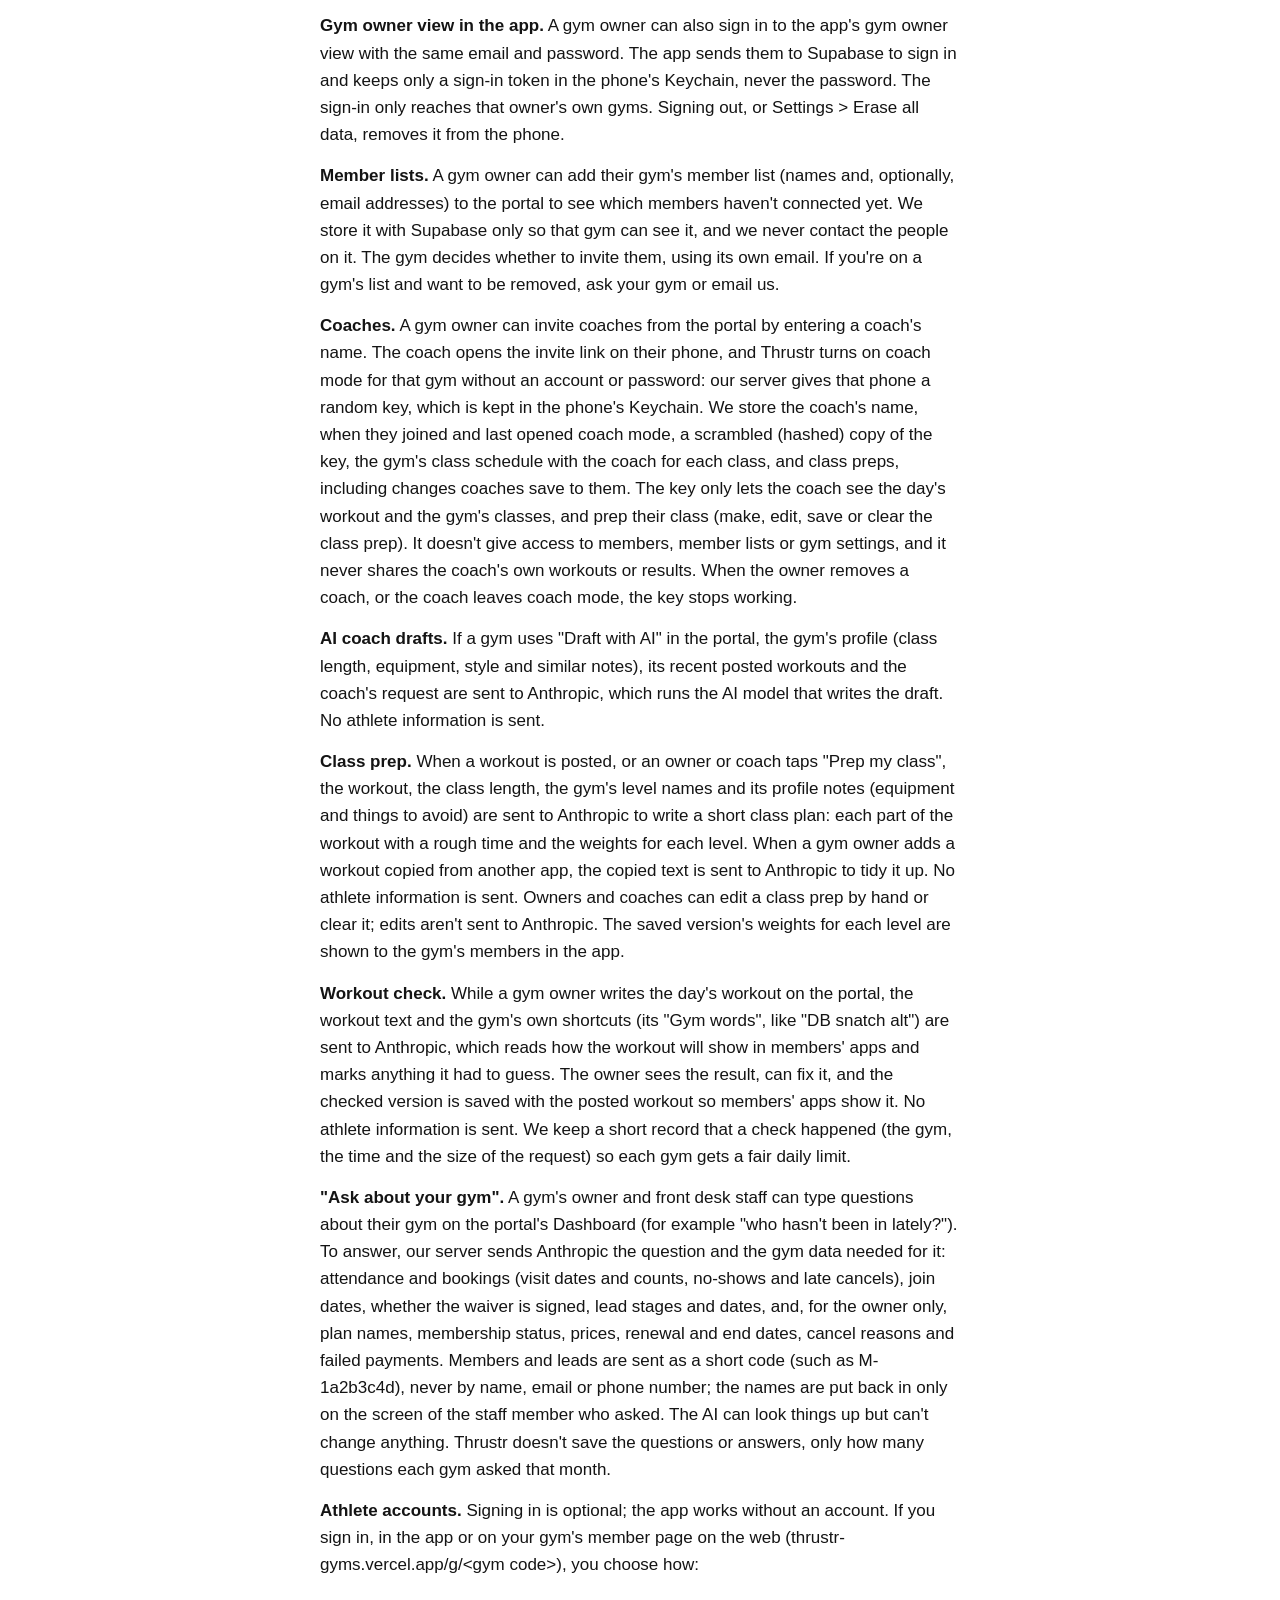
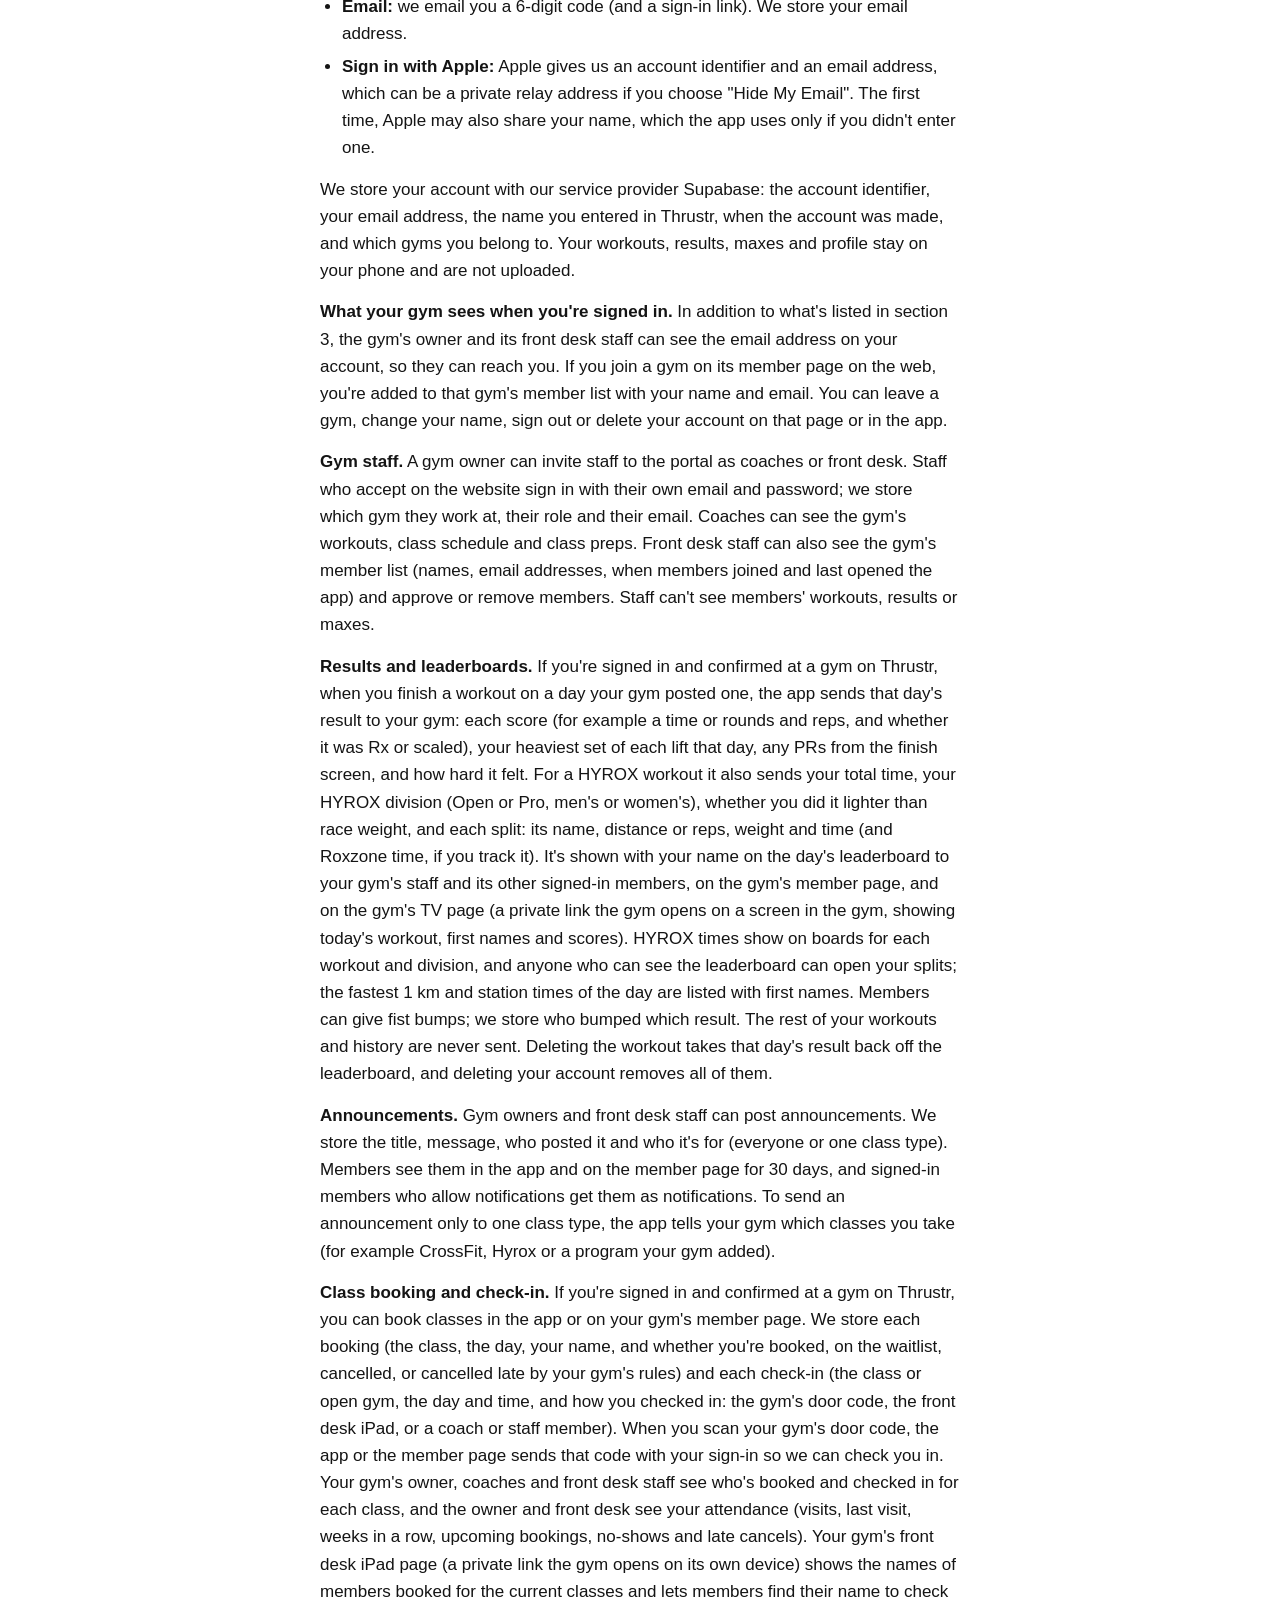
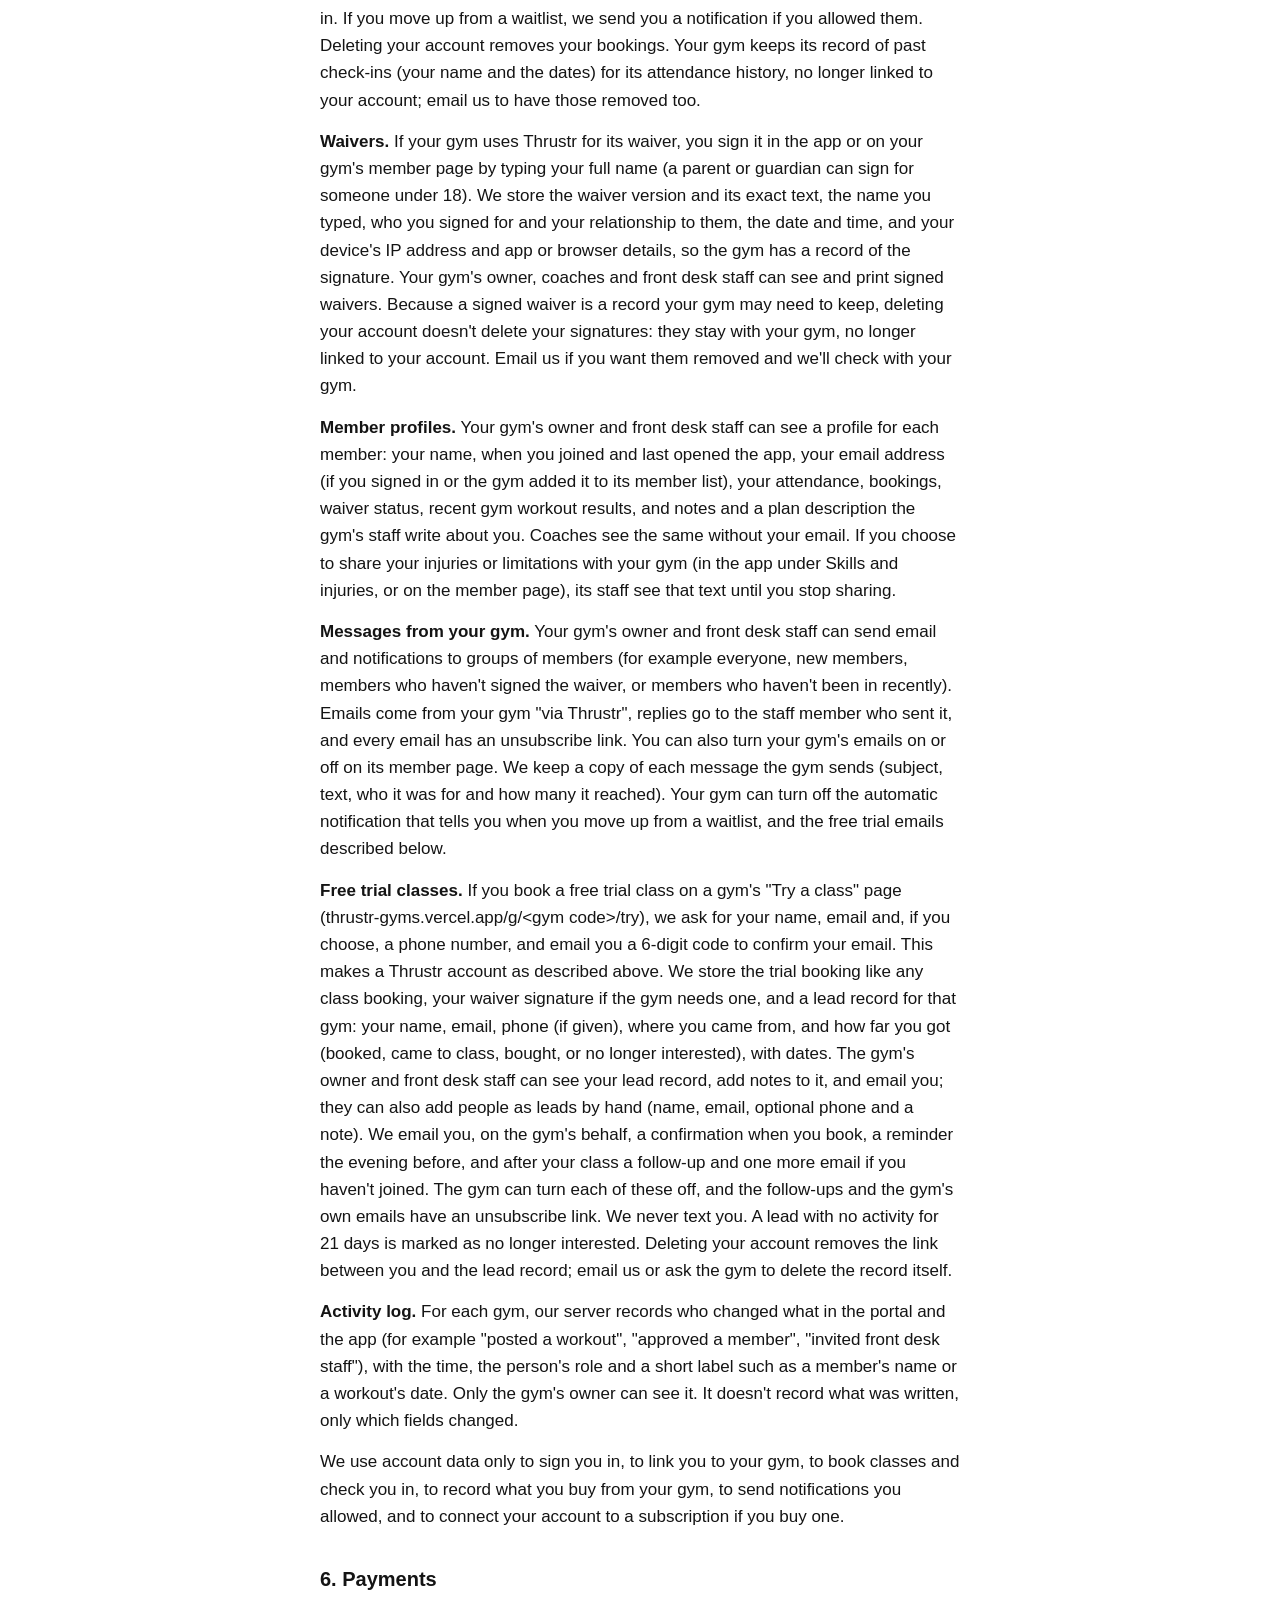
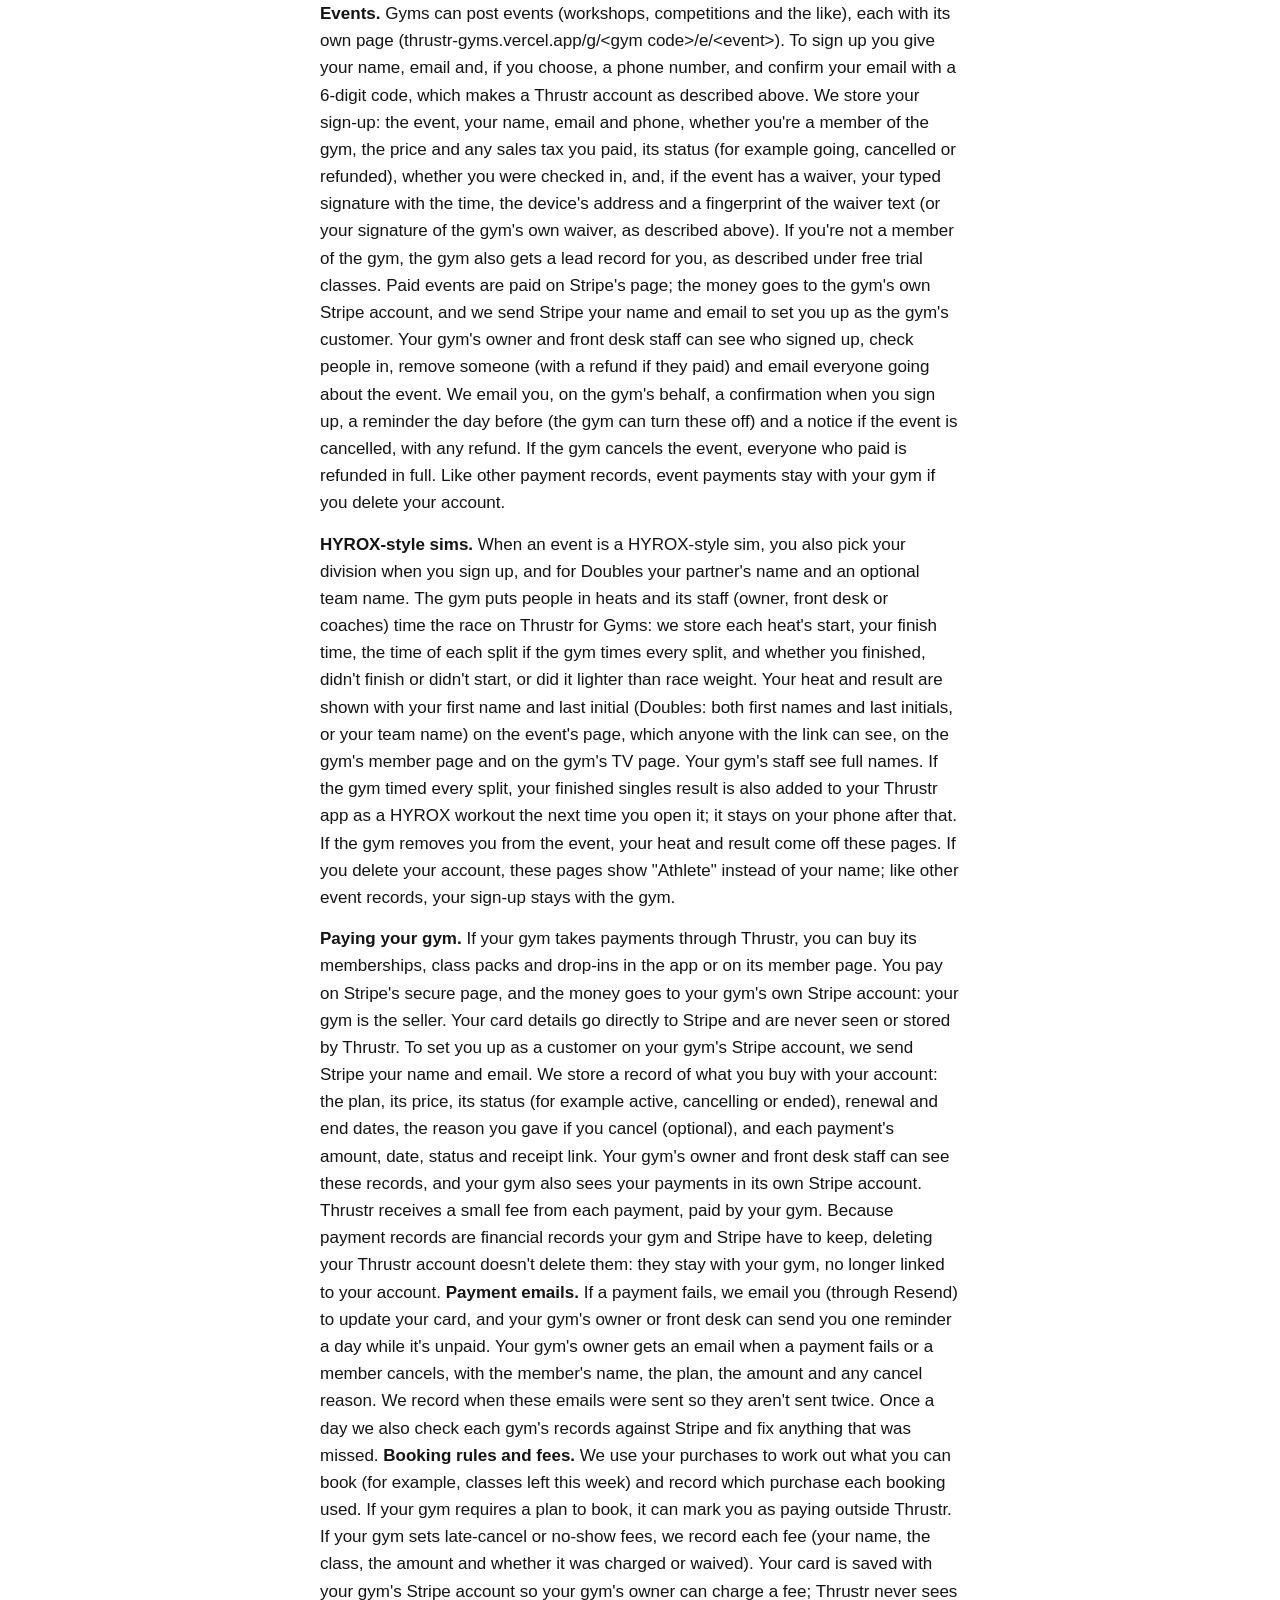
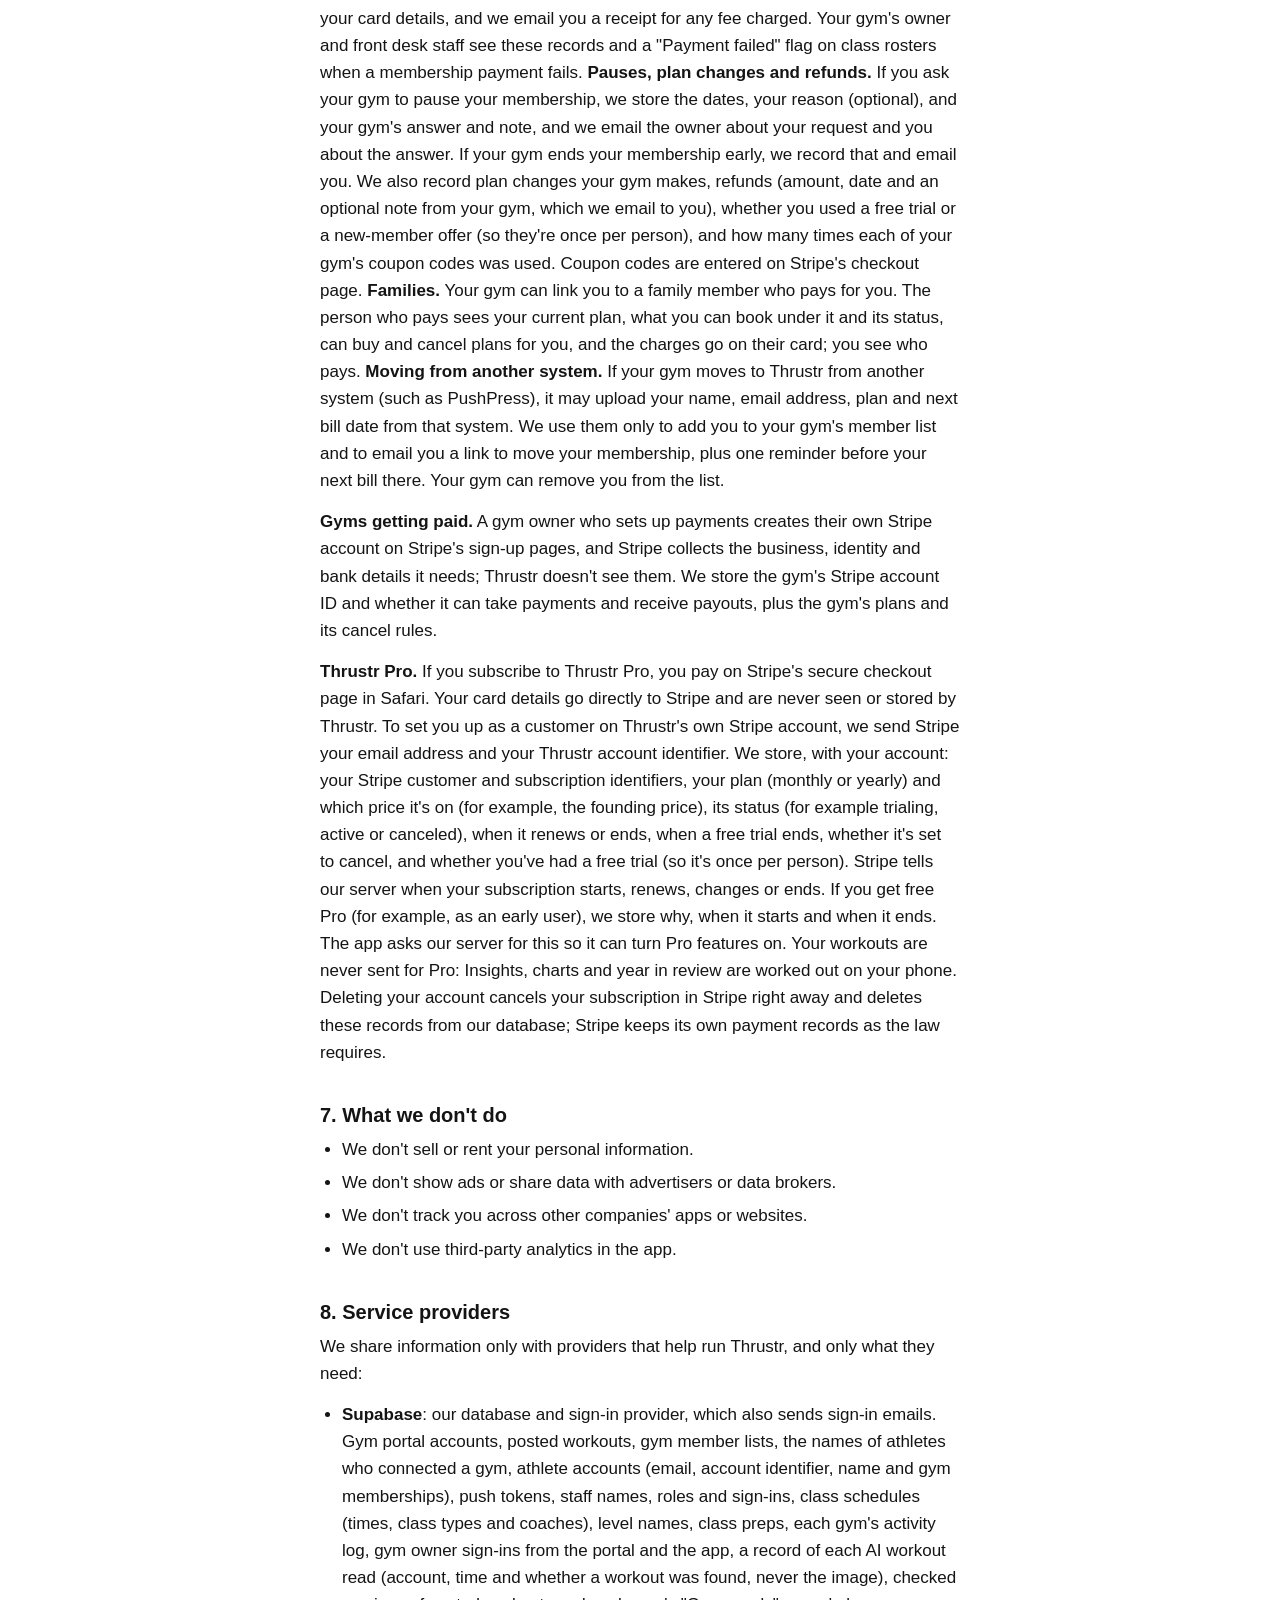
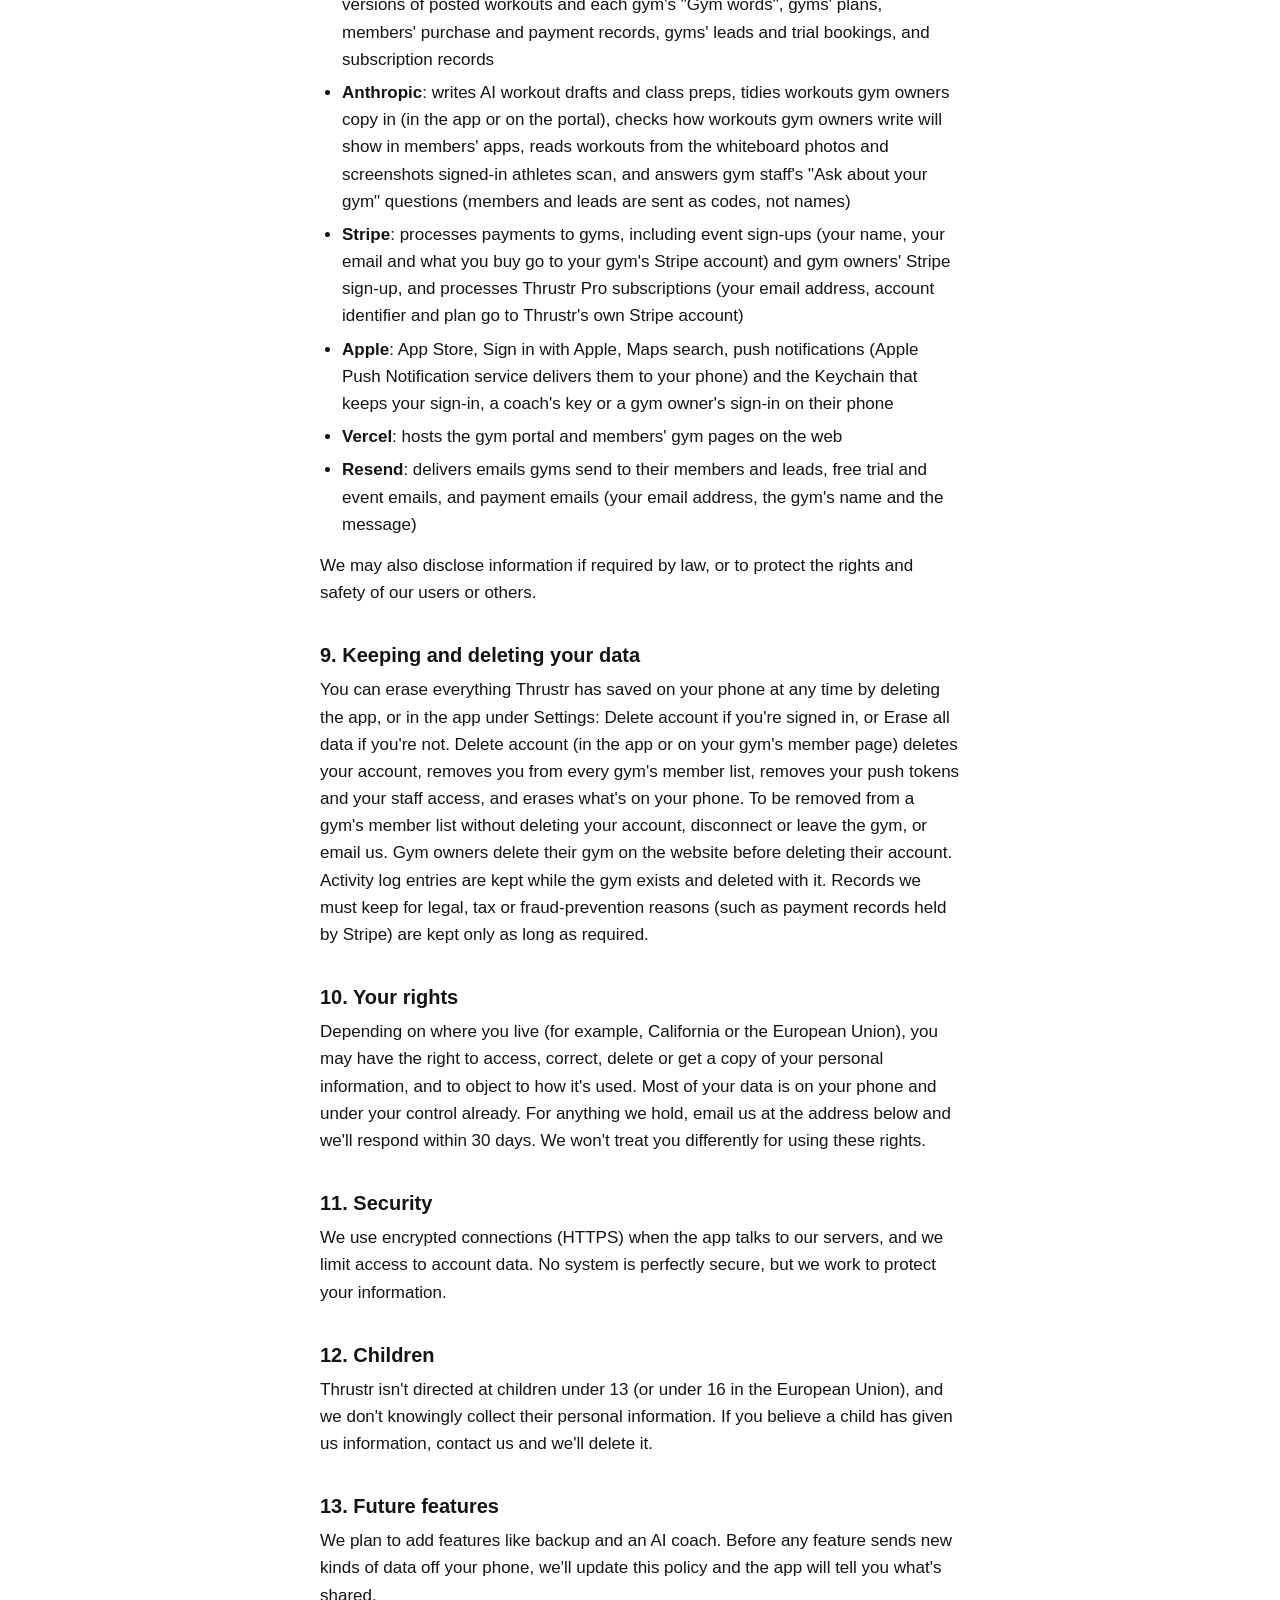
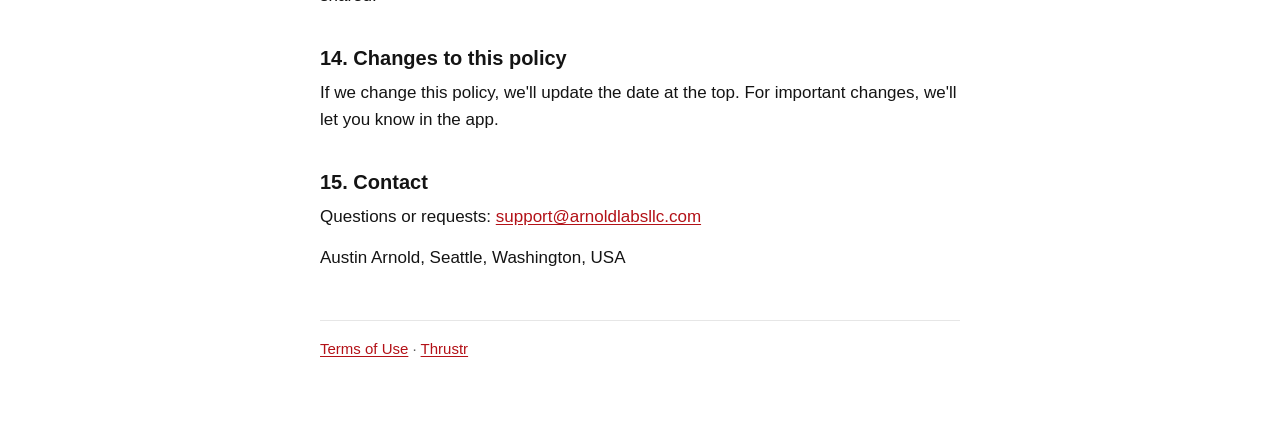
==== commit 748b24f8: "Privacy and terms: workout check on the gym portal Co-Authored-By: Claude Opus 5.5 <noreply@anthropi" ====
--- a/privacy.html
+++ b/privacy.html
@@ -62,6 +62,7 @@
 <p><strong>Coaches.</strong> A gym owner can invite coaches from the portal by entering a coach's name. The coach opens the invite link on their phone, and Thrustr turns on coach mode for that gym without an account or password: our server gives that phone a random key, which is kept in the phone's Keychain. We store the coach's name, when they joined and last opened coach mode, a scrambled (hashed) copy of the key, the gym's class schedule with the coach for each class, and class preps, including changes coaches save to them. The key only lets the coach see the day's workout and the gym's classes, and prep their class (make, edit, save or clear the class prep). It doesn't give access to members, member lists or gym settings, and it never shares the coach's own workouts or results. When the owner removes a coach, or the coach leaves coach mode, the key stops working.</p>
 <p><strong>AI coach drafts.</strong> If a gym uses "Draft with AI" in the portal, the gym's profile (class length, equipment, style and similar notes), its recent posted workouts and the coach's request are sent to Anthropic, which runs the AI model that writes the draft. No athlete information is sent.</p>
 <p><strong>Class prep.</strong> When a workout is posted, or an owner or coach taps "Prep my class", the workout, the class length, the gym's level names and its profile notes (equipment and things to avoid) are sent to Anthropic to write a short class plan: each part of the workout with a rough time and the weights for each level. When a gym owner adds a workout copied from another app, the copied text is sent to Anthropic to tidy it up. No athlete information is sent. Owners and coaches can edit a class prep by hand or clear it; edits aren't sent to Anthropic. The saved version's weights for each level are shown to the gym's members in the app.</p>
+<p><strong>Workout check.</strong> While a gym owner writes the day's workout on the portal, the workout text and the gym's own shortcuts (its "Gym words", like "DB snatch alt") are sent to Anthropic, which reads how the workout will show in members' apps and marks anything it had to guess. The owner sees the result, can fix it, and the checked version is saved with the posted workout so members' apps show it. No athlete information is sent. We keep a short record that a check happened (the gym, the time and the size of the request) so each gym gets a fair daily limit.</p>
 <p><strong>"Ask about your gym".</strong> A gym's owner and front desk staff can type questions about their gym on the portal's Dashboard (for example "who hasn't been in lately?"). To answer, our server sends Anthropic the question and the gym data needed for it: attendance and bookings (visit dates and counts, no-shows and late cancels), join dates, whether the waiver is signed, lead stages and dates, and, for the owner only, plan names, membership status, prices, renewal and end dates, cancel reasons and failed payments. Members and leads are sent as a short code (such as M-1a2b3c4d), never by name, email or phone number; the names are put back in only on the screen of the staff member who asked. The AI can look things up but can't change anything. Thrustr doesn't save the questions or answers, only how many questions each gym asked that month.</p>
 <p><strong>Athlete accounts.</strong> Signing in is optional; the app works without an account. If you sign in, in the app or on your gym's member page on the web (thrustr-gyms.vercel.app/g/&lt;gym code&gt;), you choose how:</p>
 <ul>
@@ -99,8 +100,8 @@
 <h2>8. Service providers</h2>
 <p>We share information only with providers that help run Thrustr, and only what they need:</p>
 <ul>
-<li><strong>Supabase</strong>: our database and sign-in provider, which also sends sign-in emails. Gym portal accounts, posted workouts, gym member lists, the names of athletes who connected a gym, athlete accounts (email, account identifier, name and gym memberships), push tokens, staff names, roles and sign-ins, class schedules (times, class types and coaches), level names, class preps, each gym's activity log, gym owner sign-ins from the portal and the app, a record of each AI workout read (account, time and whether a workout was found, never the image), gyms' plans, members' purchase and payment records, gyms' leads and trial bookings, and subscription records</li>
-<li><strong>Anthropic</strong>: writes AI workout drafts and class preps, tidies workouts gym owners copy in (in the app or on the portal), reads workouts from the whiteboard photos and screenshots signed-in athletes scan, and answers gym staff's "Ask about your gym" questions (members and leads are sent as codes, not names)</li>
+<li><strong>Supabase</strong>: our database and sign-in provider, which also sends sign-in emails. Gym portal accounts, posted workouts, gym member lists, the names of athletes who connected a gym, athlete accounts (email, account identifier, name and gym memberships), push tokens, staff names, roles and sign-ins, class schedules (times, class types and coaches), level names, class preps, each gym's activity log, gym owner sign-ins from the portal and the app, a record of each AI workout read (account, time and whether a workout was found, never the image), checked versions of posted workouts and each gym's "Gym words", gyms' plans, members' purchase and payment records, gyms' leads and trial bookings, and subscription records</li>
+<li><strong>Anthropic</strong>: writes AI workout drafts and class preps, tidies workouts gym owners copy in (in the app or on the portal), checks how workouts gym owners write will show in members' apps, reads workouts from the whiteboard photos and screenshots signed-in athletes scan, and answers gym staff's "Ask about your gym" questions (members and leads are sent as codes, not names)</li>
 <li><strong>Stripe</strong>: processes payments to gyms, including event sign-ups (your name, your email and what you buy go to your gym's Stripe account) and gym owners' Stripe sign-up, and processes Thrustr Pro subscriptions (your email address, account identifier and plan go to Thrustr's own Stripe account)</li>
 <li><strong>Apple</strong>: App Store, Sign in with Apple, Maps search, push notifications (Apple Push Notification service delivers them to your phone) and the Keychain that keeps your sign-in, a coach's key or a gym owner's sign-in on their phone</li>
 <li><strong>Vercel</strong>: hosts the gym portal and members' gym pages on the web</li>
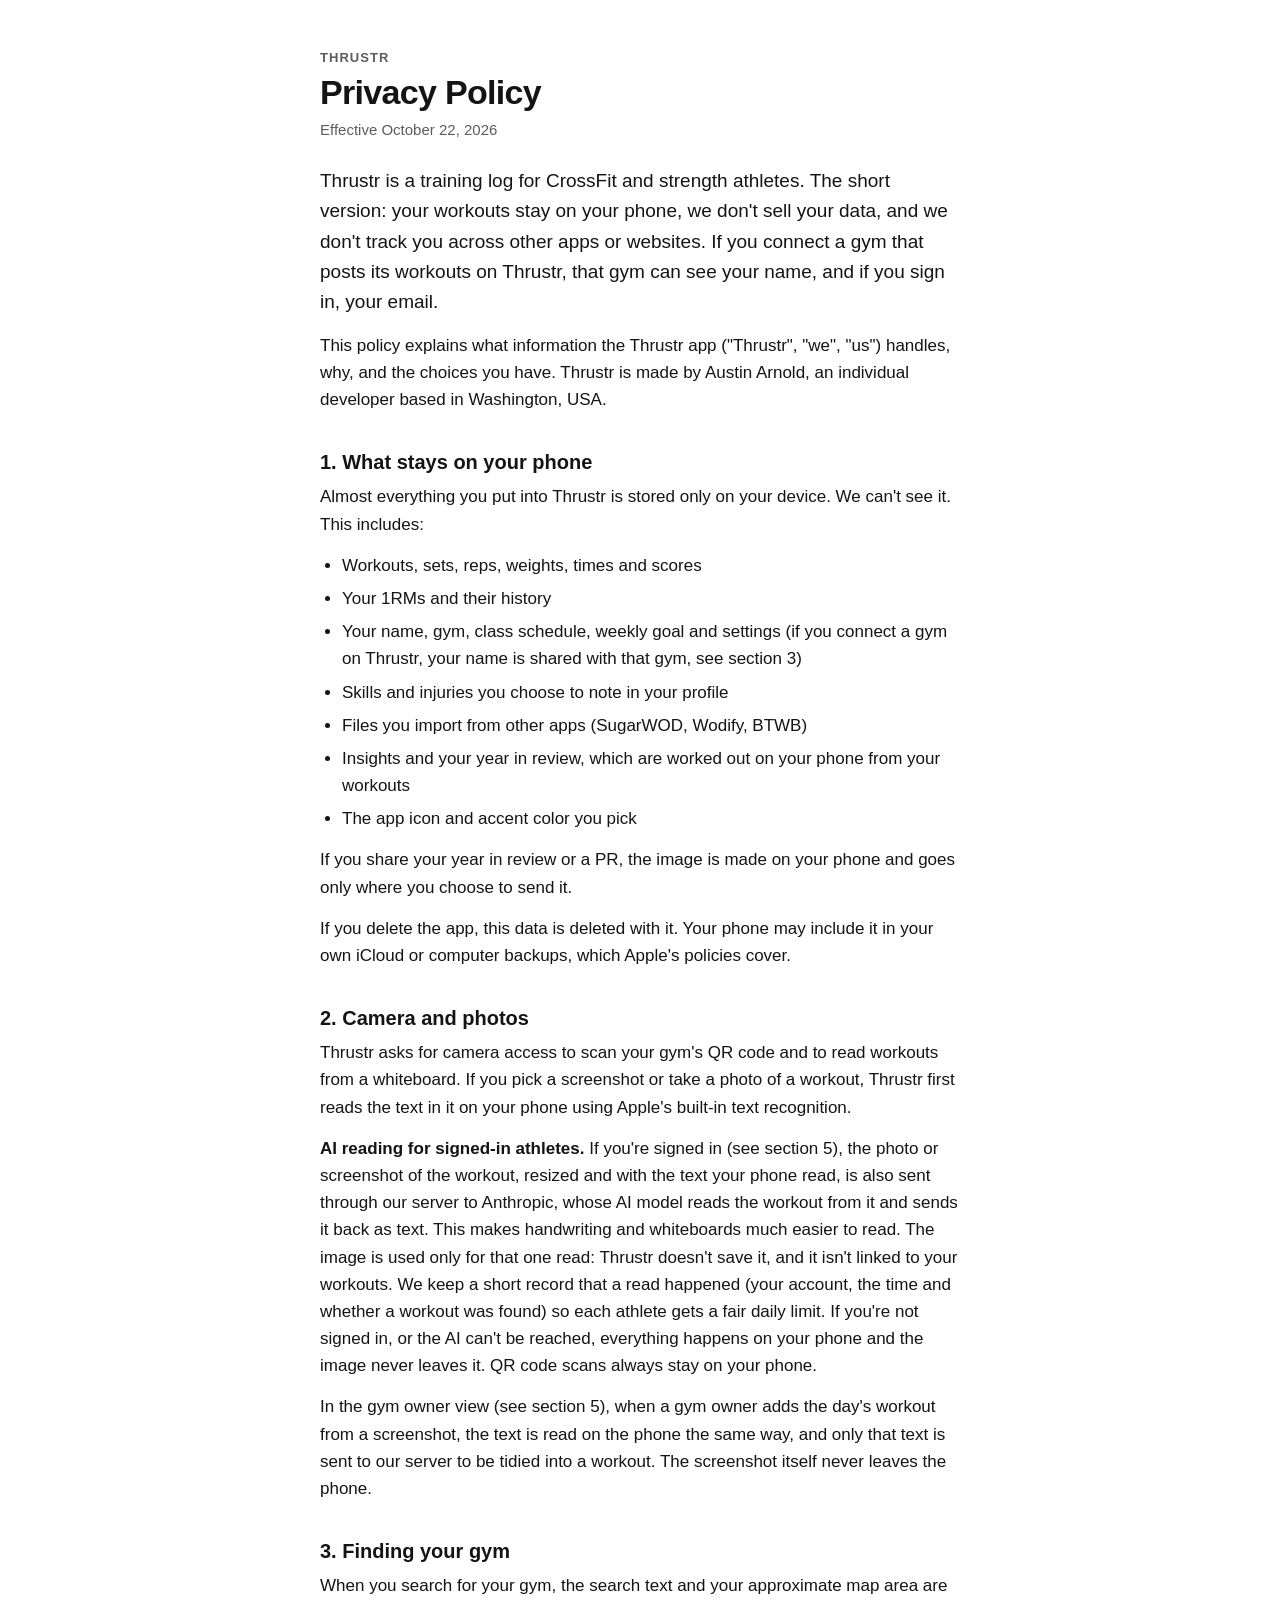
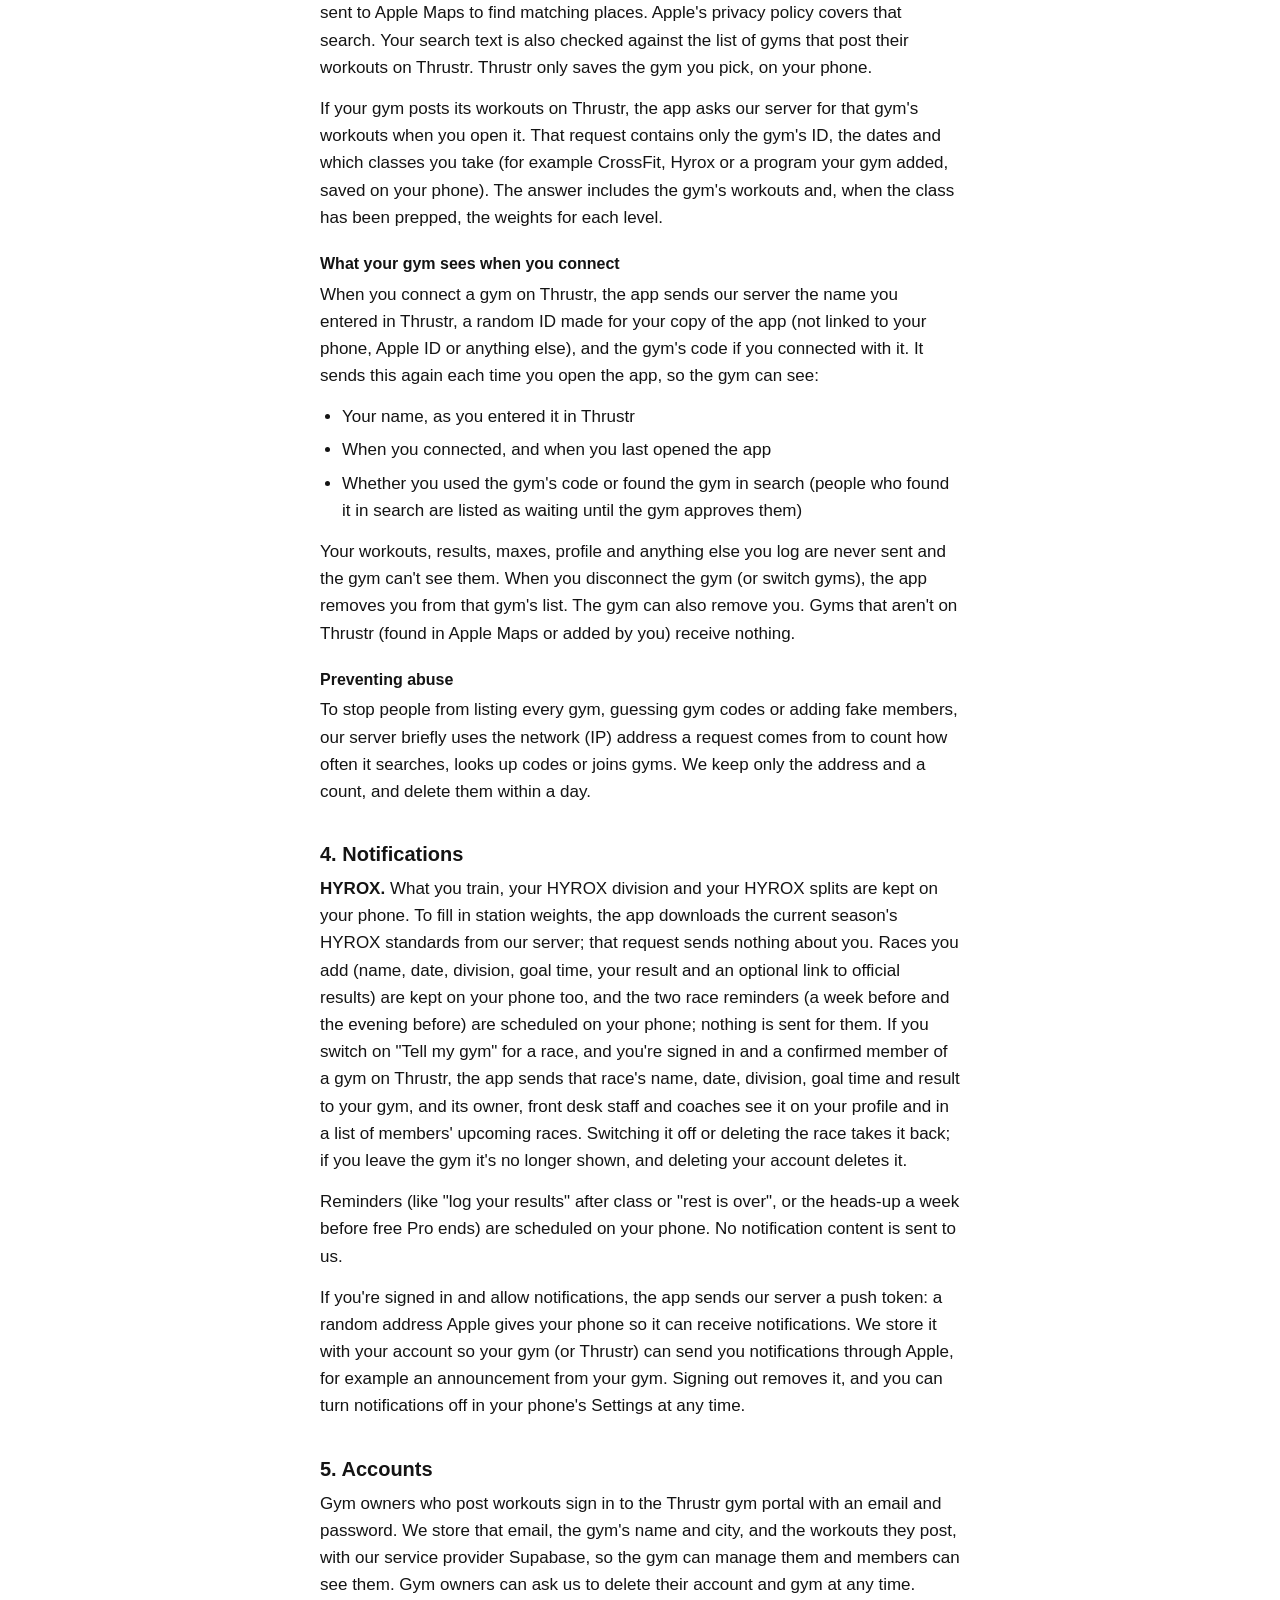
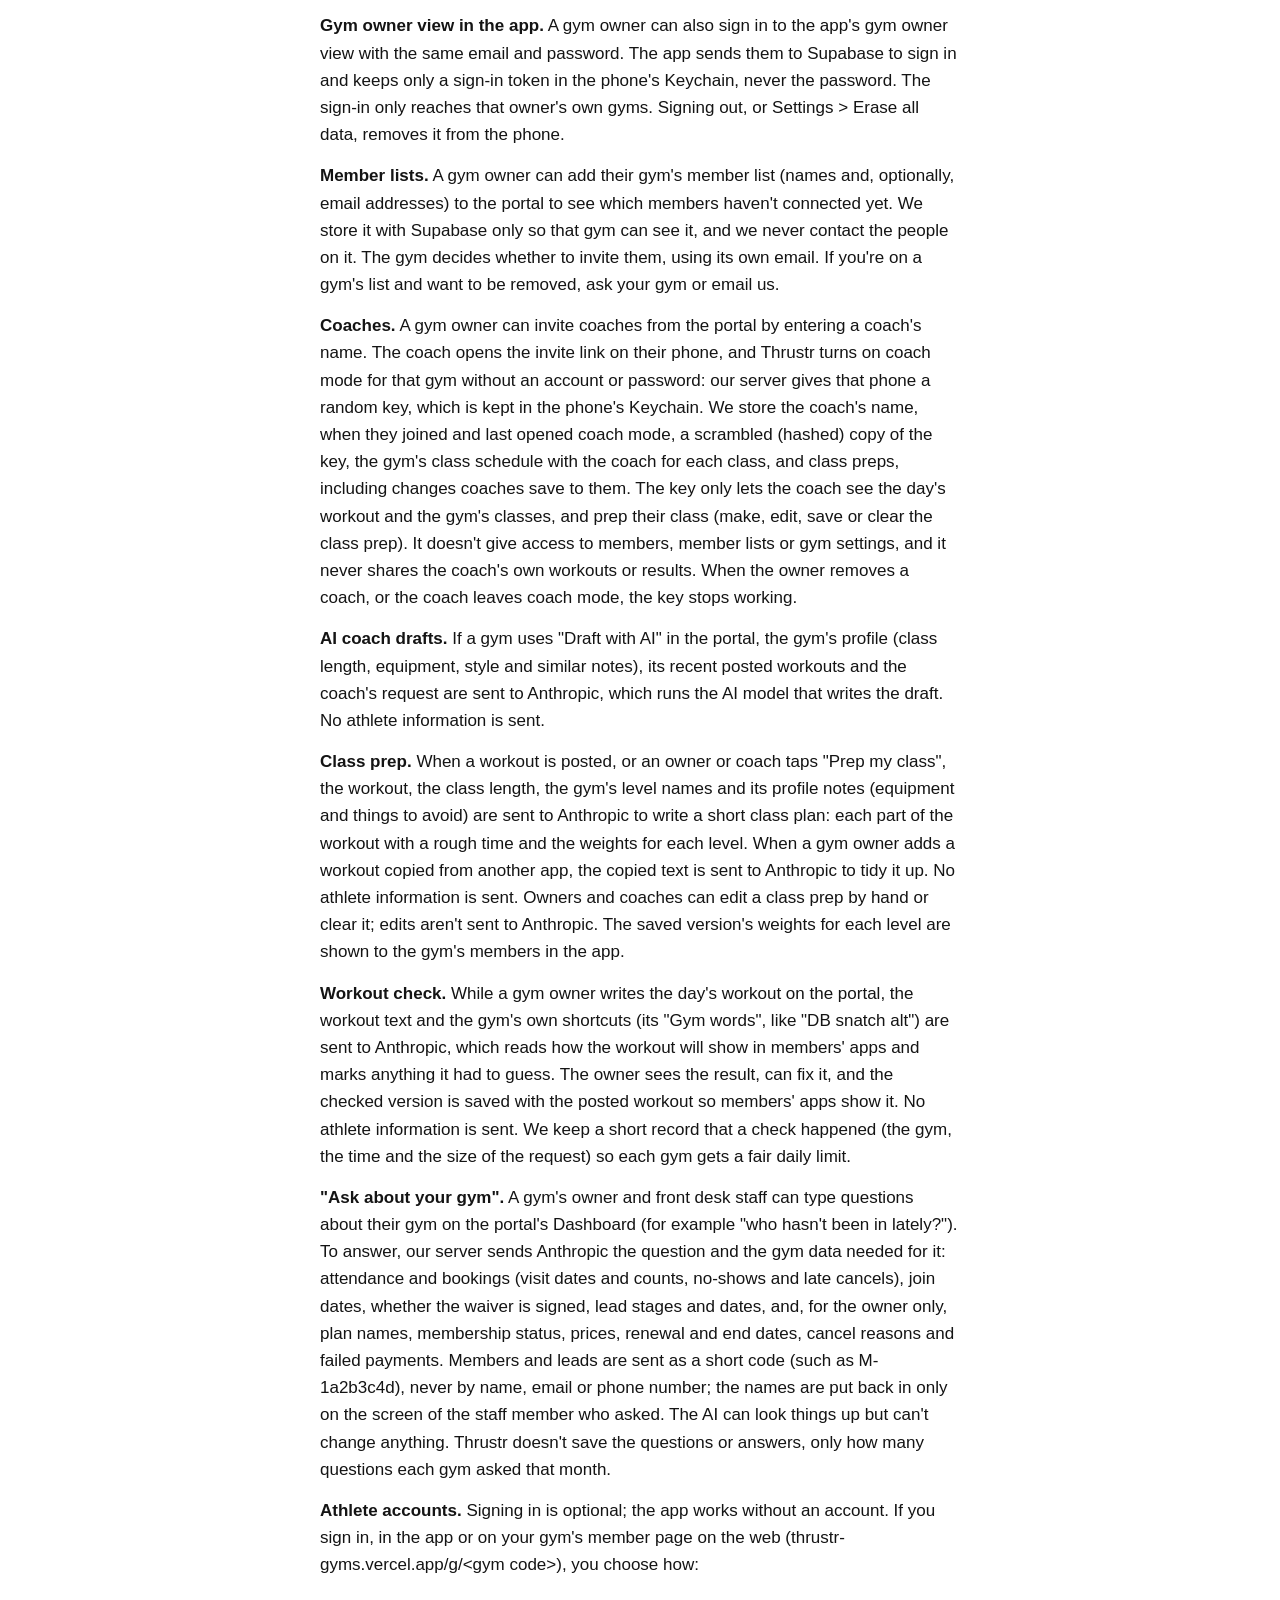
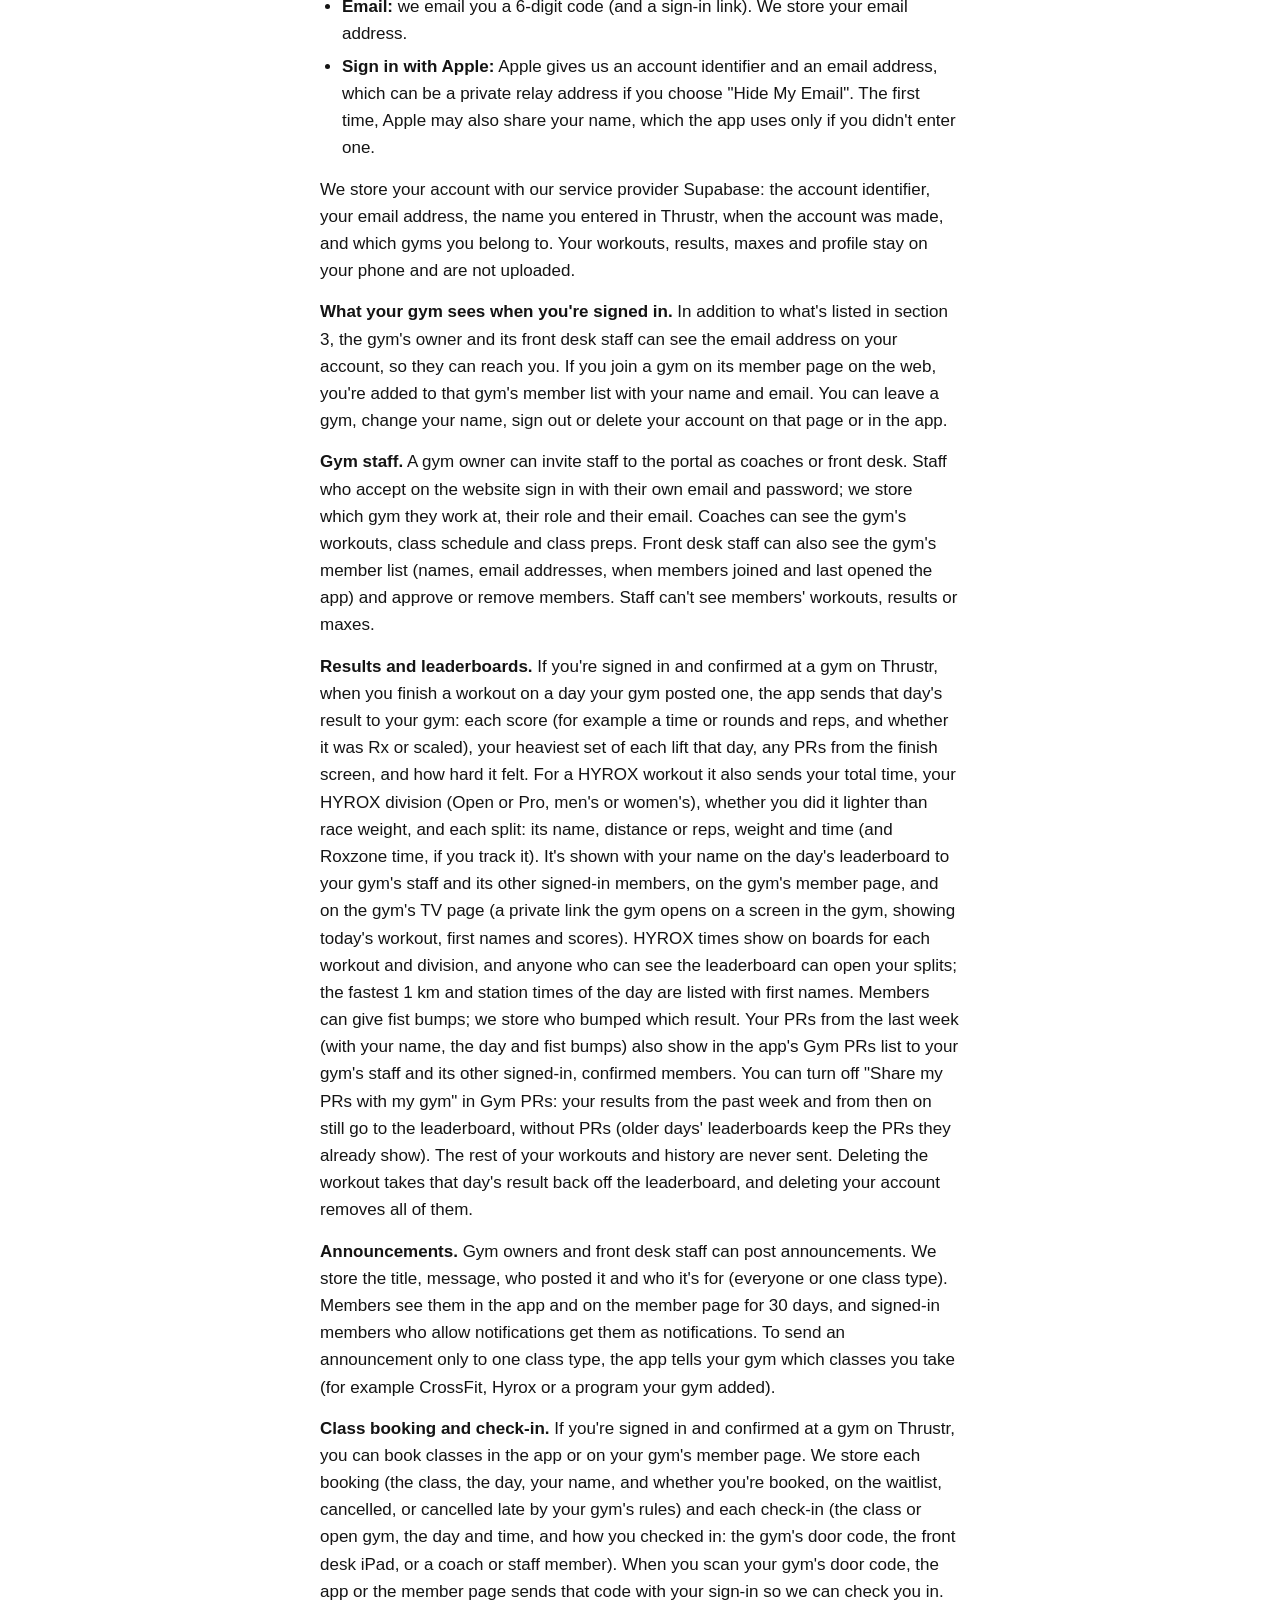
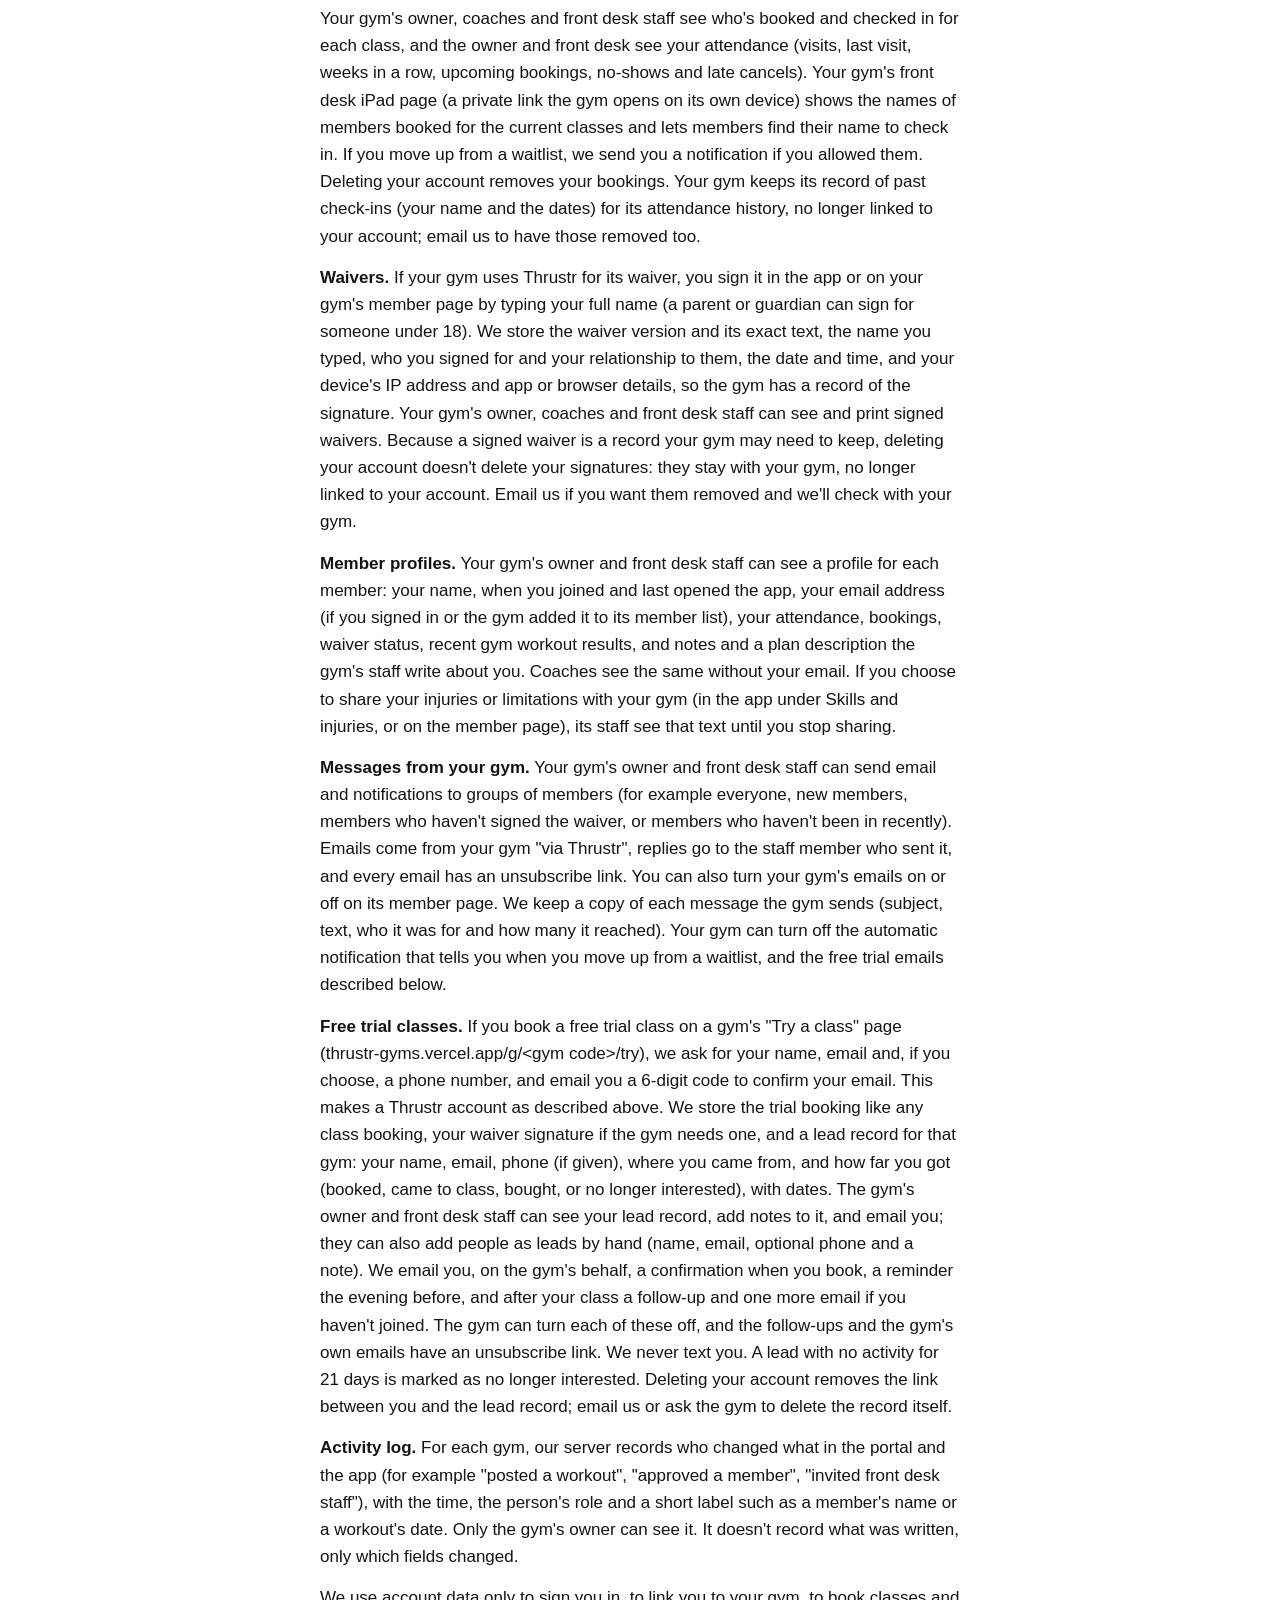
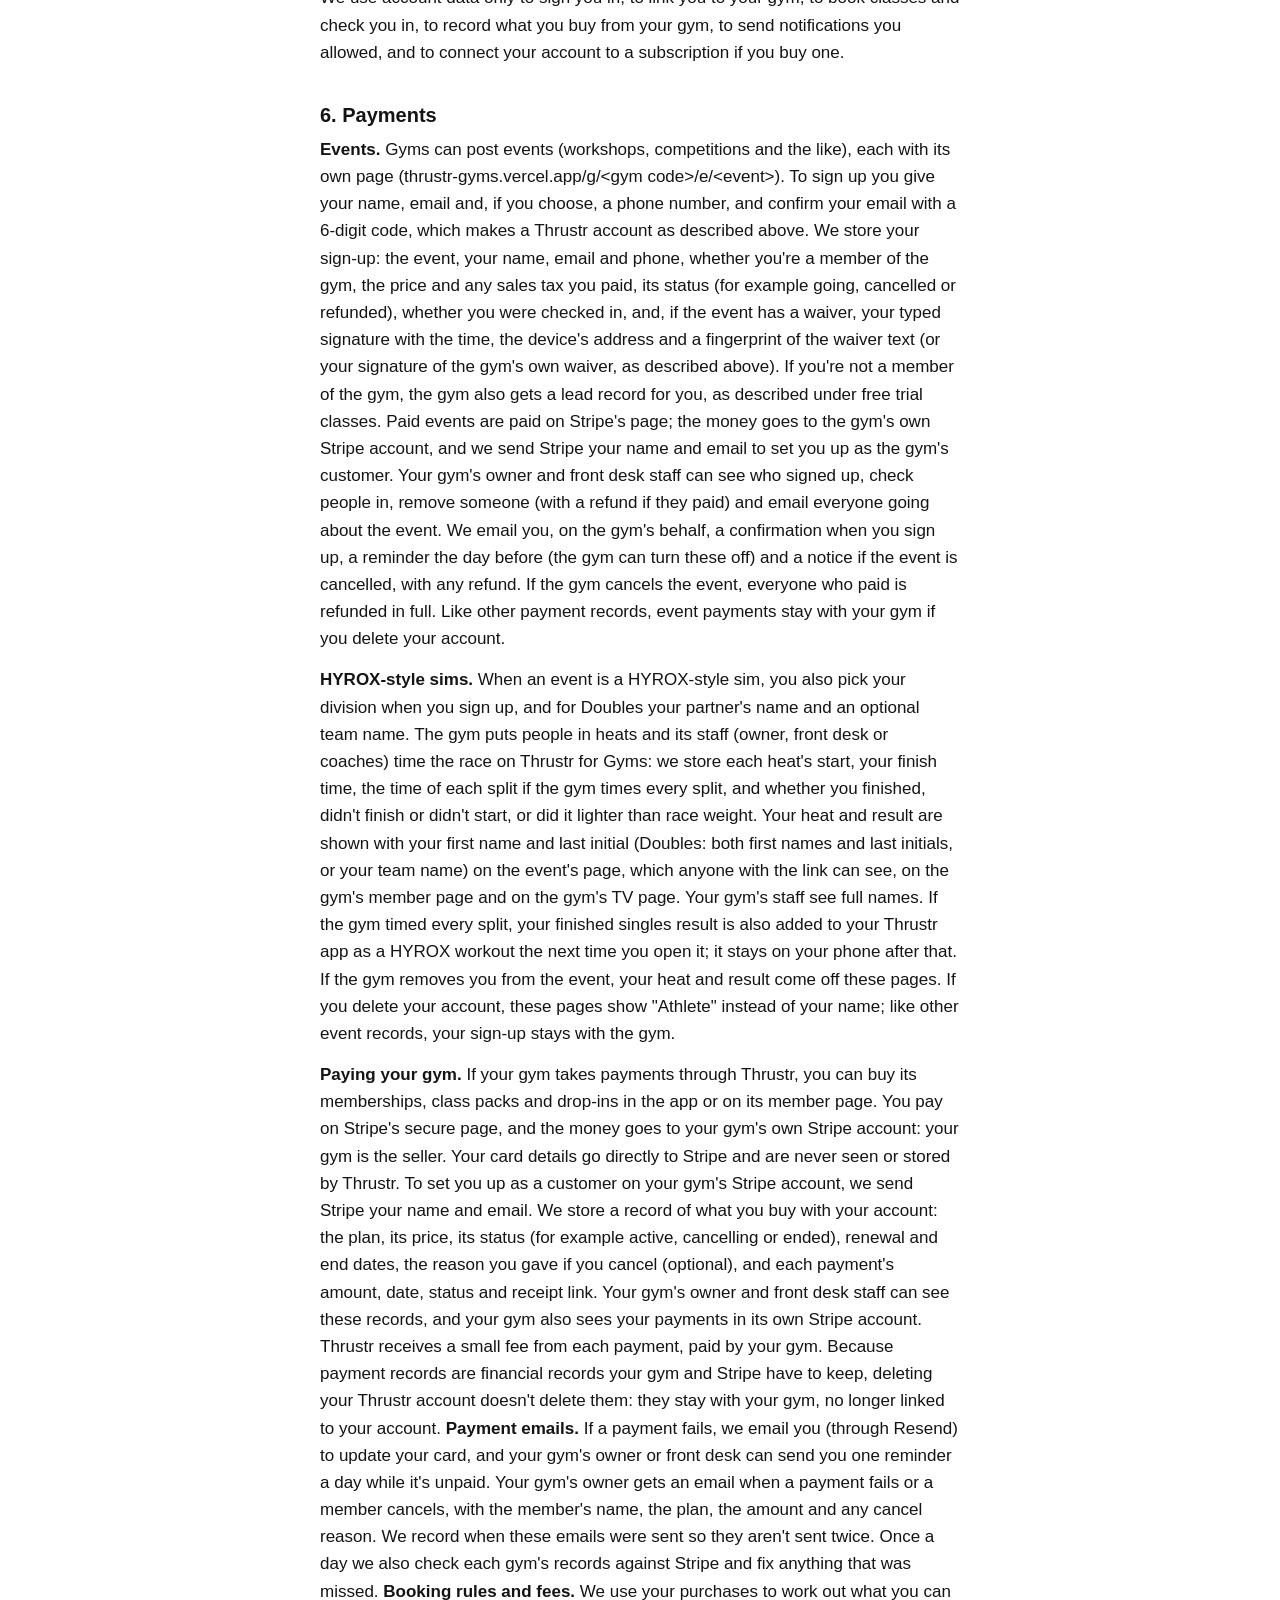
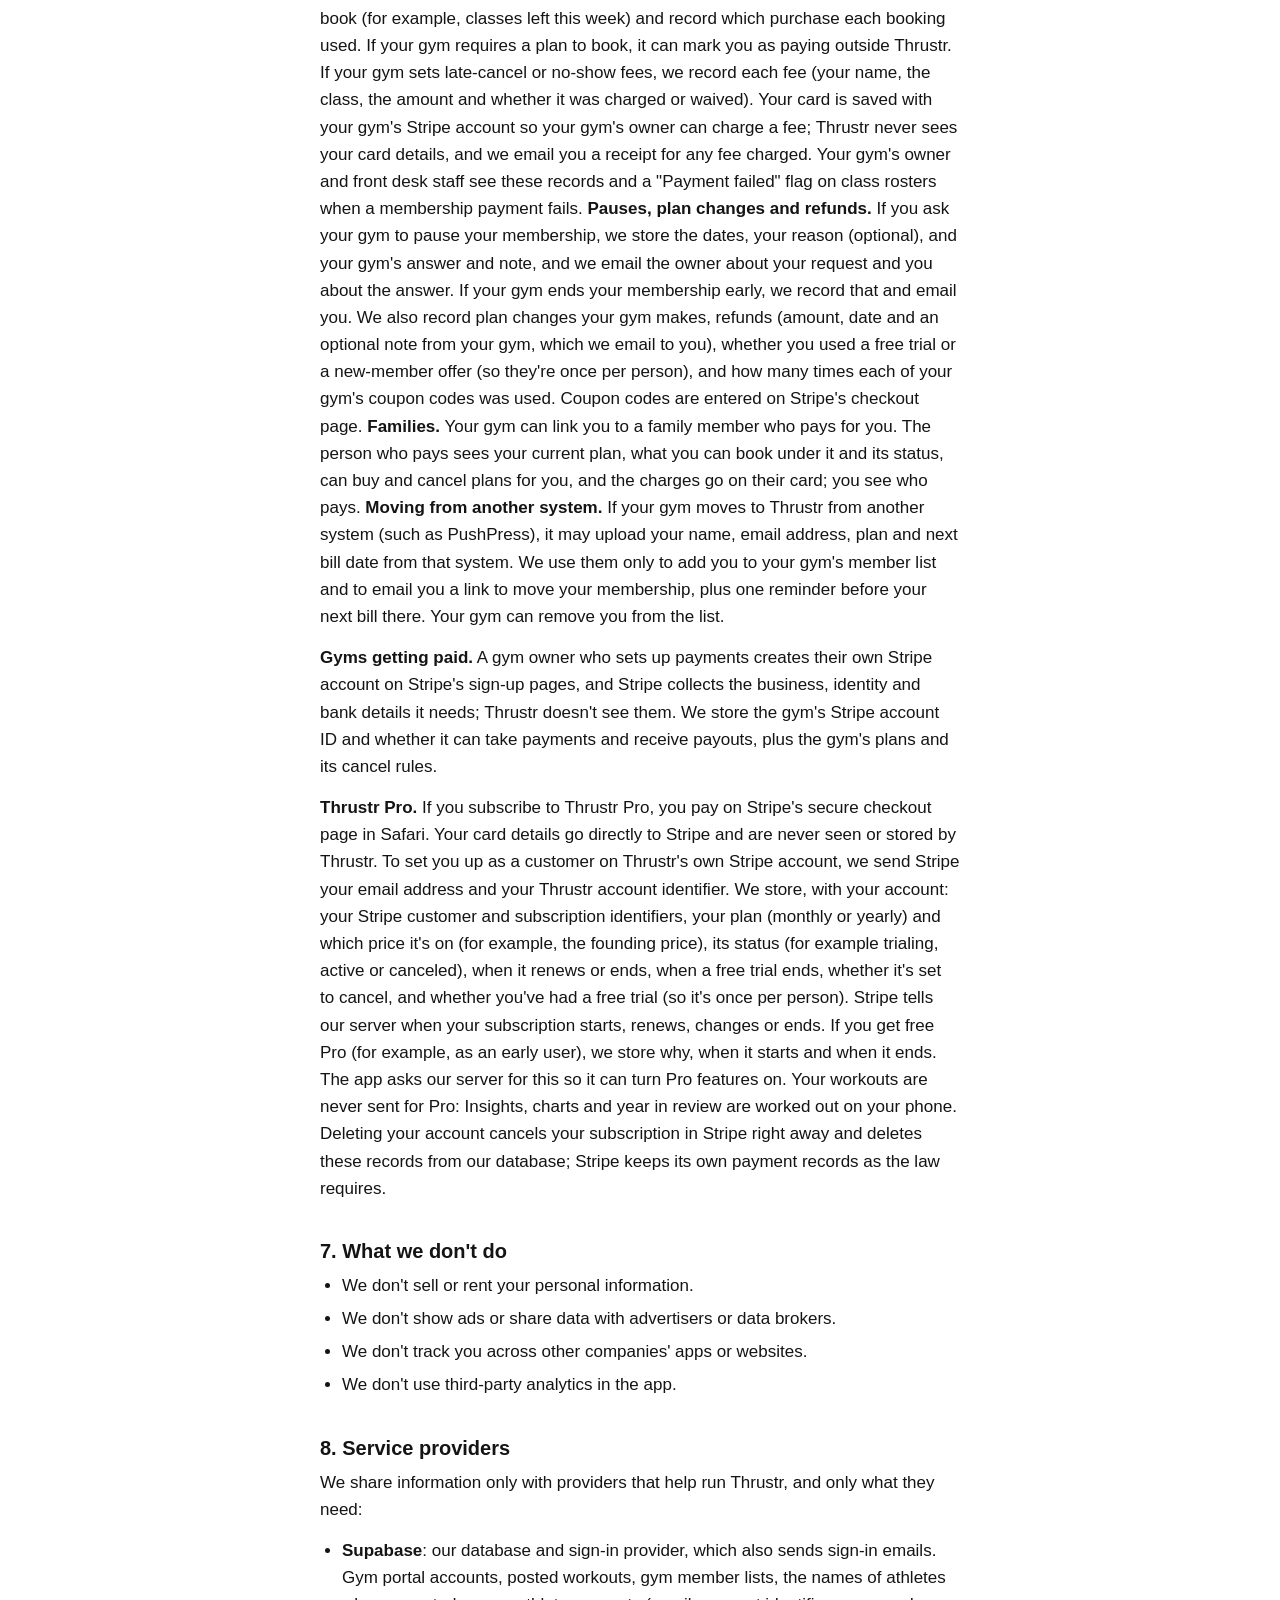
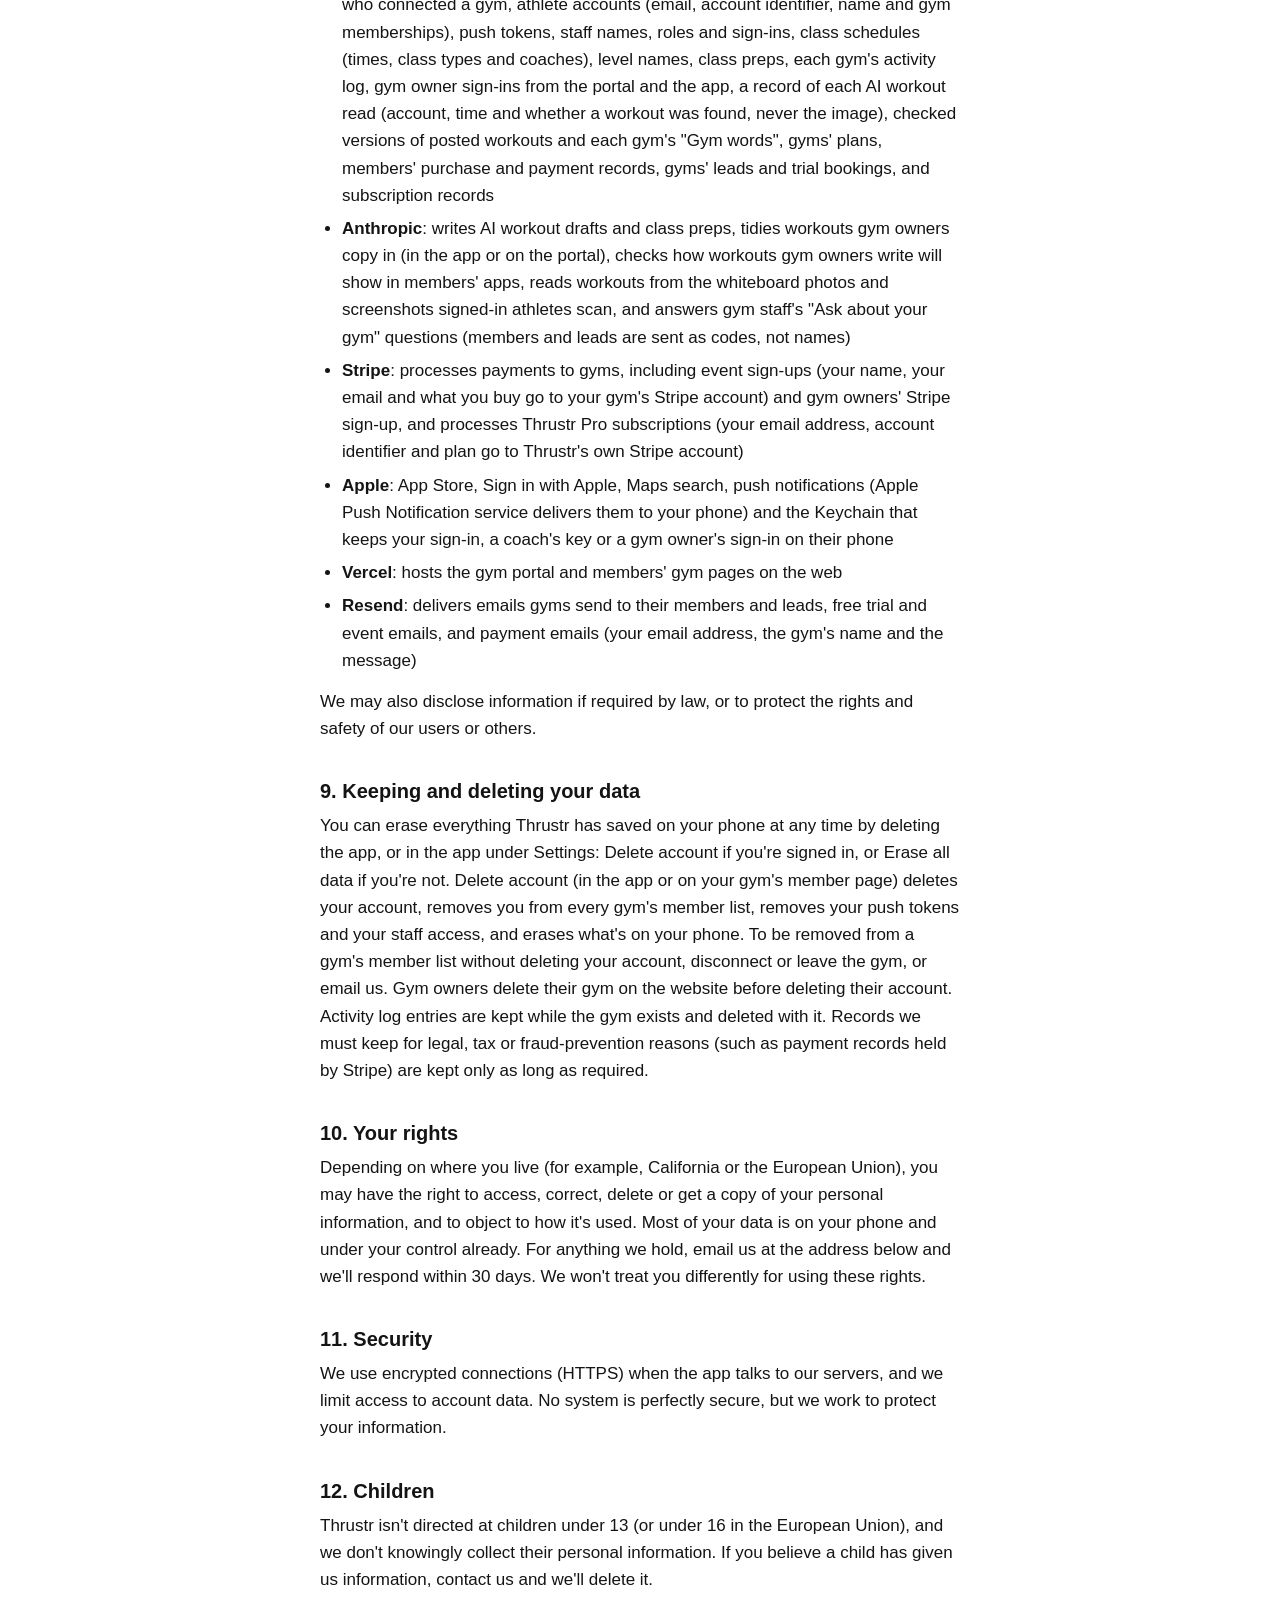
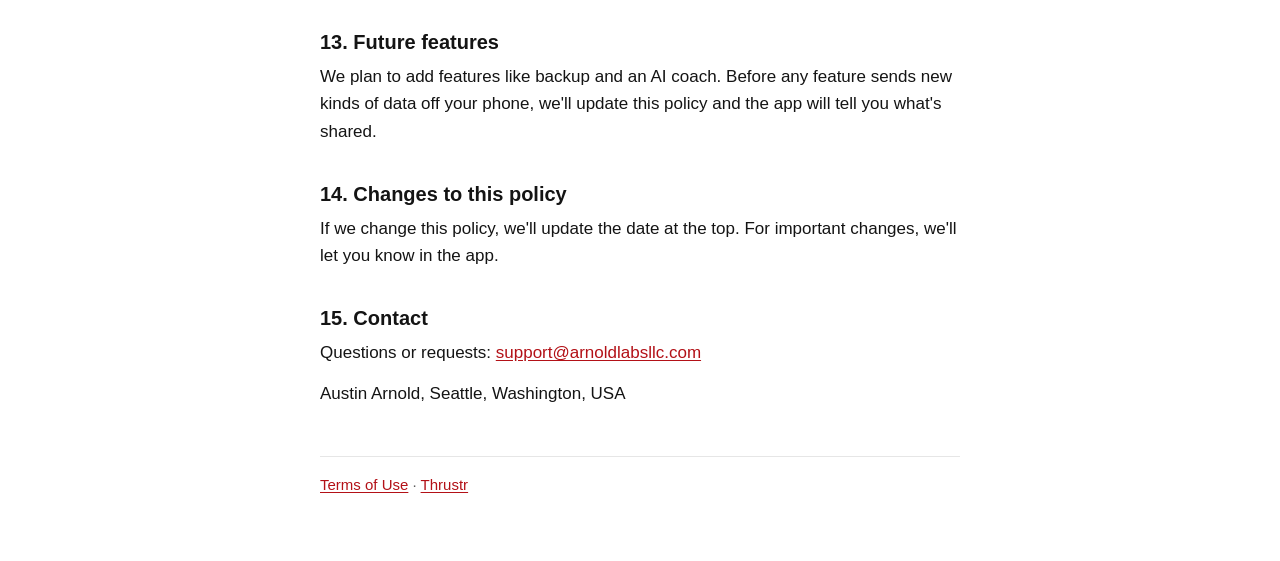
==== commit 961e2a1d: "Privacy: gym PR feed, share-my-PRs switch, PR share images Co-Authored-By: Claude Opus 5.5 <noreply@" ====
--- a/privacy.html
+++ b/privacy.html
@@ -11,7 +11,7 @@
 <main>
 <p class="eyebrow"><a href="index.html">Thrustr</a></p>
 <h1>Privacy Policy</h1>
-<p class="meta">Effective October 20, 2026</p>
+<p class="meta">Effective October 22, 2026</p>
 
 <p class="lead">Thrustr is a training log for CrossFit and strength athletes. The short version: your workouts stay on your phone, we don't sell your data, and we don't track you across other apps or websites. If you connect a gym that posts its workouts on Thrustr, that gym can see your name, and if you sign in, your email.</p>
 
@@ -28,7 +28,7 @@
 <li>Insights and your year in review, which are worked out on your phone from your workouts</li>
 <li>The app icon and accent color you pick</li>
 </ul>
-<p>If you share your year in review, the image is made on your phone and goes only where you choose to send it.</p>
+<p>If you share your year in review or a PR, the image is made on your phone and goes only where you choose to send it.</p>
 <p>If you delete the app, this data is deleted with it. Your phone may include it in your own iCloud or computer backups, which Apple's policies cover.</p>
 
 <h2>2. Camera and photos</h2>
@@ -72,7 +72,7 @@
 <p>We store your account with our service provider Supabase: the account identifier, your email address, the name you entered in Thrustr, when the account was made, and which gyms you belong to. Your workouts, results, maxes and profile stay on your phone and are not uploaded.</p>
 <p><strong>What your gym sees when you're signed in.</strong> In addition to what's listed in section 3, the gym's owner and its front desk staff can see the email address on your account, so they can reach you. If you join a gym on its member page on the web, you're added to that gym's member list with your name and email. You can leave a gym, change your name, sign out or delete your account on that page or in the app.</p>
 <p><strong>Gym staff.</strong> A gym owner can invite staff to the portal as coaches or front desk. Staff who accept on the website sign in with their own email and password; we store which gym they work at, their role and their email. Coaches can see the gym's workouts, class schedule and class preps. Front desk staff can also see the gym's member list (names, email addresses, when members joined and last opened the app) and approve or remove members. Staff can't see members' workouts, results or maxes.</p>
-<p><strong>Results and leaderboards.</strong> If you're signed in and confirmed at a gym on Thrustr, when you finish a workout on a day your gym posted one, the app sends that day's result to your gym: each score (for example a time or rounds and reps, and whether it was Rx or scaled), your heaviest set of each lift that day, any PRs from the finish screen, and how hard it felt. For a HYROX workout it also sends your total time, your HYROX division (Open or Pro, men's or women's), whether you did it lighter than race weight, and each split: its name, distance or reps, weight and time (and Roxzone time, if you track it). It's shown with your name on the day's leaderboard to your gym's staff and its other signed-in members, on the gym's member page, and on the gym's TV page (a private link the gym opens on a screen in the gym, showing today's workout, first names and scores). HYROX times show on boards for each workout and division, and anyone who can see the leaderboard can open your splits; the fastest 1 km and station times of the day are listed with first names. Members can give fist bumps; we store who bumped which result. The rest of your workouts and history are never sent. Deleting the workout takes that day's result back off the leaderboard, and deleting your account removes all of them.</p>
+<p><strong>Results and leaderboards.</strong> If you're signed in and confirmed at a gym on Thrustr, when you finish a workout on a day your gym posted one, the app sends that day's result to your gym: each score (for example a time or rounds and reps, and whether it was Rx or scaled), your heaviest set of each lift that day, any PRs from the finish screen, and how hard it felt. For a HYROX workout it also sends your total time, your HYROX division (Open or Pro, men's or women's), whether you did it lighter than race weight, and each split: its name, distance or reps, weight and time (and Roxzone time, if you track it). It's shown with your name on the day's leaderboard to your gym's staff and its other signed-in members, on the gym's member page, and on the gym's TV page (a private link the gym opens on a screen in the gym, showing today's workout, first names and scores). HYROX times show on boards for each workout and division, and anyone who can see the leaderboard can open your splits; the fastest 1 km and station times of the day are listed with first names. Members can give fist bumps; we store who bumped which result. Your PRs from the last week (with your name, the day and fist bumps) also show in the app's Gym PRs list to your gym's staff and its other signed-in, confirmed members. You can turn off "Share my PRs with my gym" in Gym PRs: your results from the past week and from then on still go to the leaderboard, without PRs (older days' leaderboards keep the PRs they already show). The rest of your workouts and history are never sent. Deleting the workout takes that day's result back off the leaderboard, and deleting your account removes all of them.</p>
 <p><strong>Announcements.</strong> Gym owners and front desk staff can post announcements. We store the title, message, who posted it and who it's for (everyone or one class type). Members see them in the app and on the member page for 30 days, and signed-in members who allow notifications get them as notifications. To send an announcement only to one class type, the app tells your gym which classes you take (for example CrossFit, Hyrox or a program your gym added).</p>
 <p><strong>Class booking and check-in.</strong> If you're signed in and confirmed at a gym on Thrustr, you can book classes in the app or on your gym's member page. We store each booking (the class, the day, your name, and whether you're booked, on the waitlist, cancelled, or cancelled late by your gym's rules) and each check-in (the class or open gym, the day and time, and how you checked in: the gym's door code, the front desk iPad, or a coach or staff member). When you scan your gym's door code, the app or the member page sends that code with your sign-in so we can check you in. Your gym's owner, coaches and front desk staff see who's booked and checked in for each class, and the owner and front desk see your attendance (visits, last visit, weeks in a row, upcoming bookings, no-shows and late cancels). Your gym's front desk iPad page (a private link the gym opens on its own device) shows the names of members booked for the current classes and lets members find their name to check in. If you move up from a waitlist, we send you a notification if you allowed them. Deleting your account removes your bookings. Your gym keeps its record of past check-ins (your name and the dates) for its attendance history, no longer linked to your account; email us to have those removed too.</p>
 <p><strong>Waivers.</strong> If your gym uses Thrustr for its waiver, you sign it in the app or on your gym's member page by typing your full name (a parent or guardian can sign for someone under 18). We store the waiver version and its exact text, the name you typed, who you signed for and your relationship to them, the date and time, and your device's IP address and app or browser details, so the gym has a record of the signature. Your gym's owner, coaches and front desk staff can see and print signed waivers. Because a signed waiver is a record your gym may need to keep, deleting your account doesn't delete your signatures: they stay with your gym, no longer linked to your account. Email us if you want them removed and we'll check with your gym.</p>
